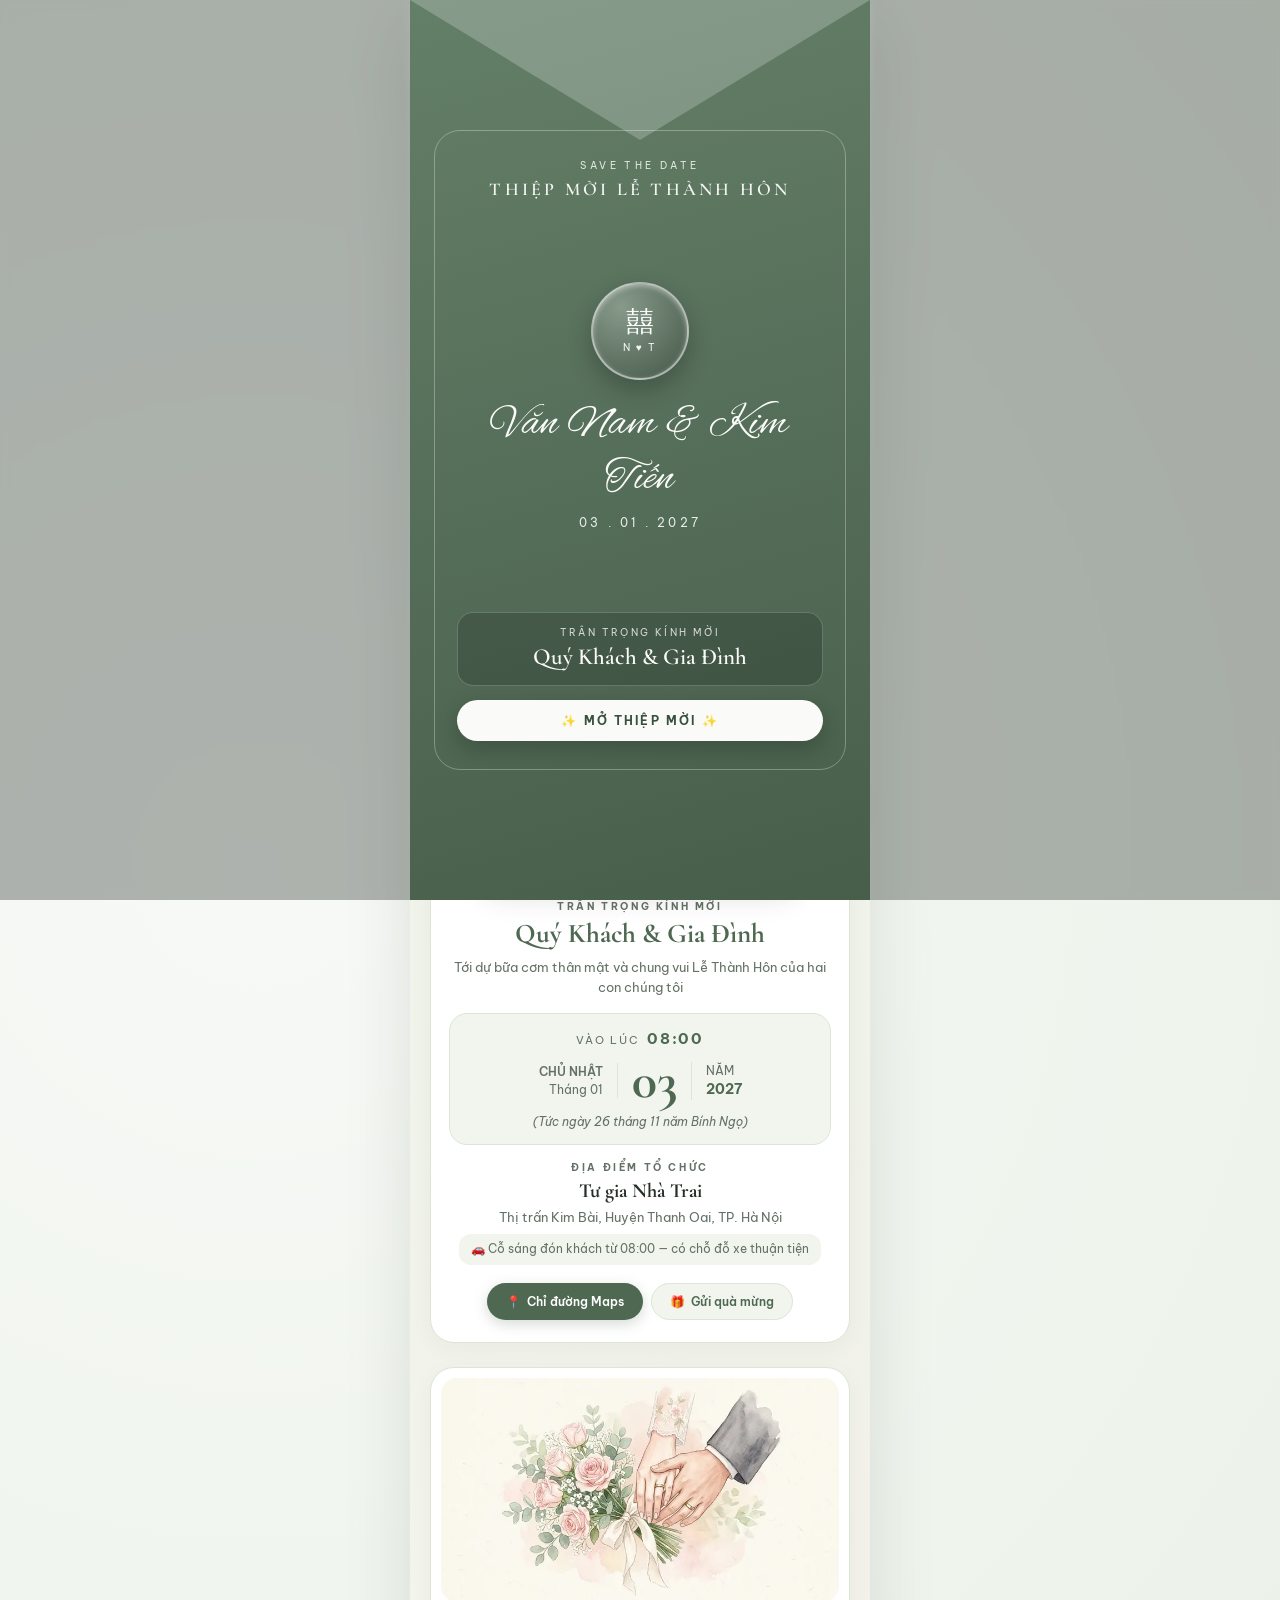
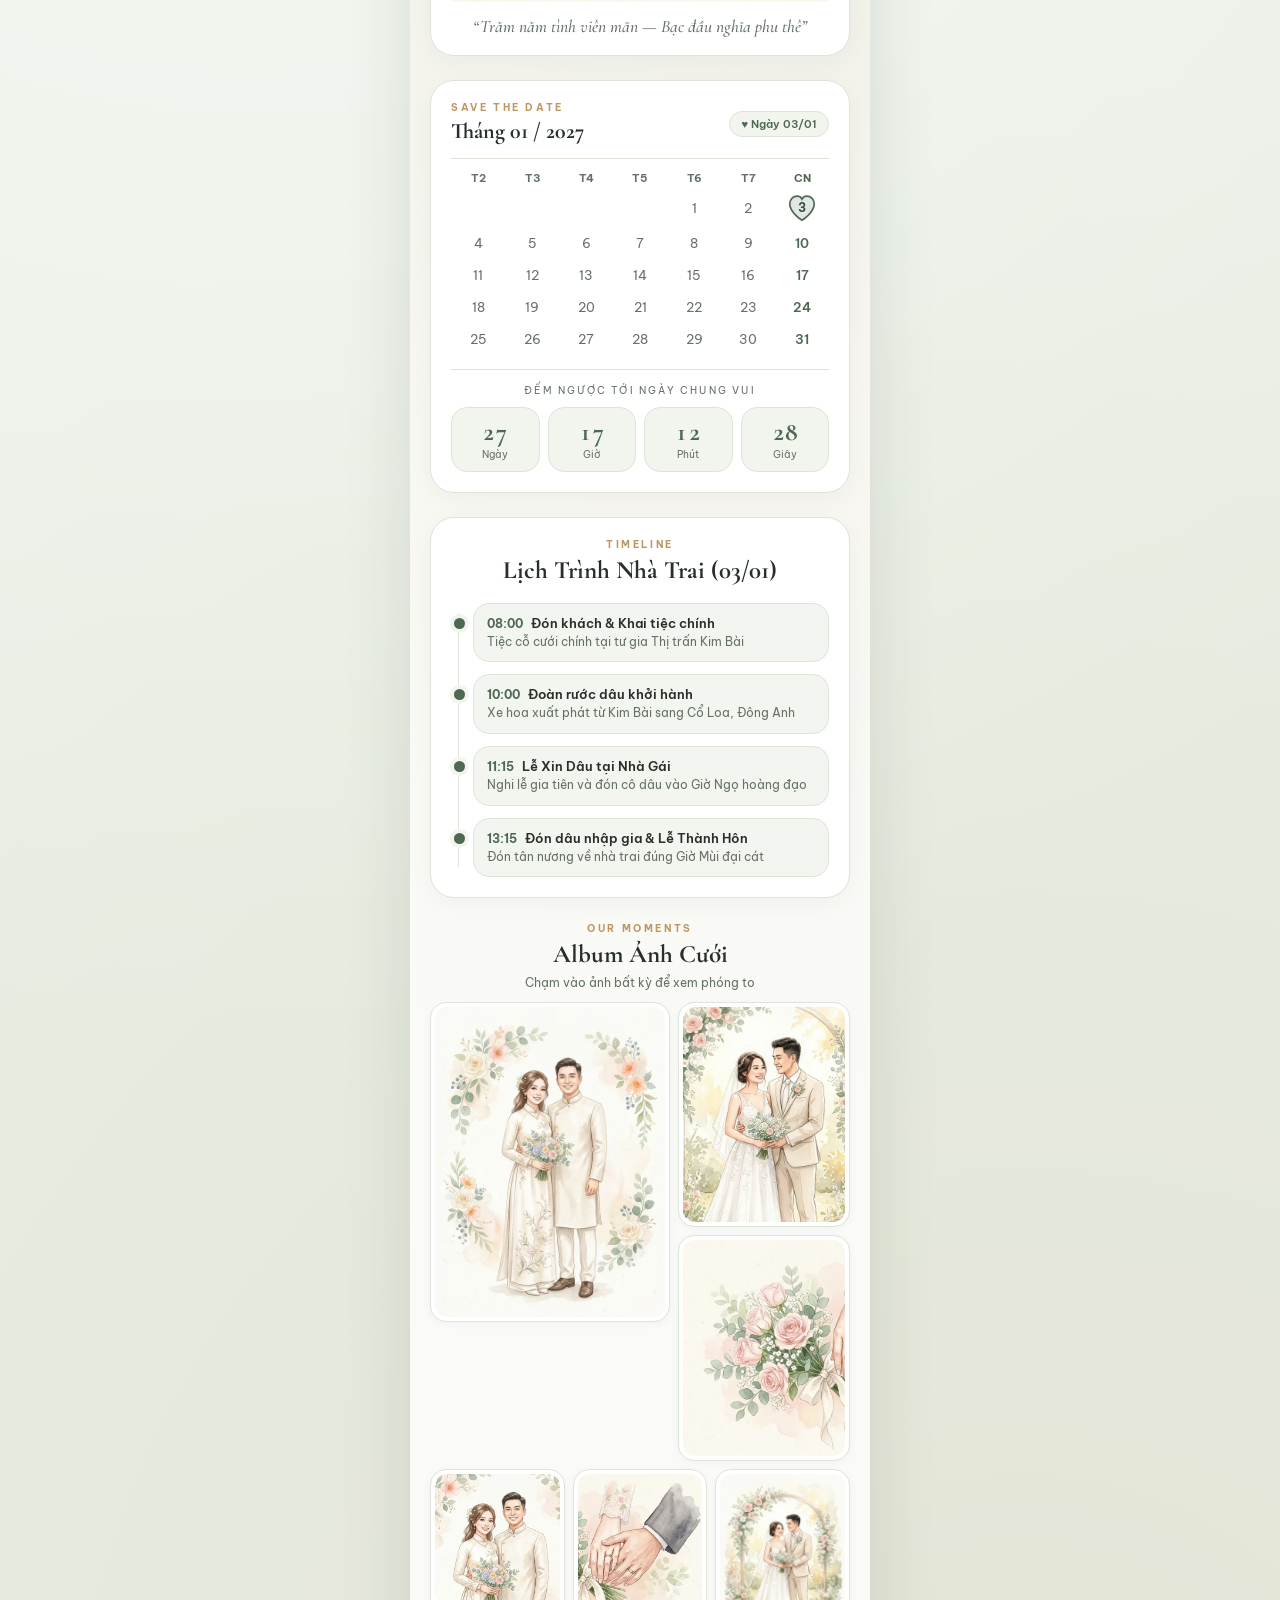
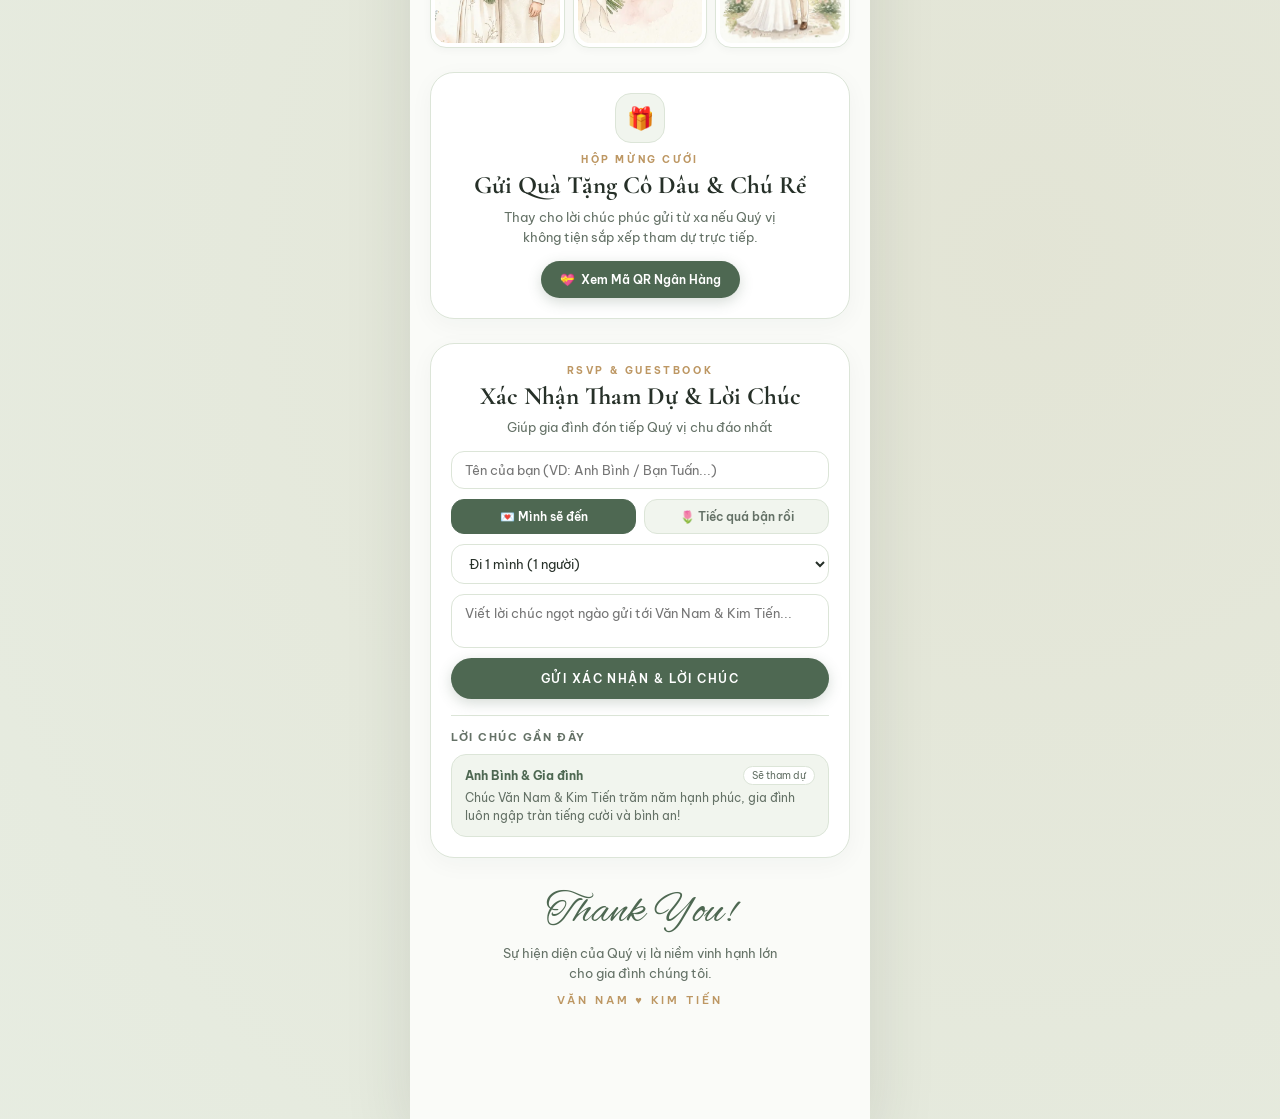
==== index.html @ 277d23d7 "feat: upgrade Vietnamese luxury fonts, fix og:image, and add romantic wedding ballad background musi" ====
<!DOCTYPE html>
<html lang="vi">
<head>
  <meta charset="UTF-8" />
  <meta name="viewport" content="width=device-width, initial-scale=1.0, viewport-fit=cover" />
  <title>Thiệp Mời Cưới — Văn Nam &amp; Kim Tiến (03.01.2027)</title>
  <meta name="description" content="Trân trọng kính mời Quý khách tới chung vui Lễ Thành Hôn & Lễ Vu Quy của Văn Nam & Kim Tiến — Ngày 03/01/2027 (26/11 năm Bính Ngọ)." />
  <meta name="theme-color" content="#526B56" />

  <!-- Open Graph / Zalo / Facebook Preview -->
  <meta property="og:type" content="website" />
  <meta property="og:title" content="Thiệp Mời Cưới — Văn Nam & Kim Tiến (03.01.2027)" />
  <meta property="og:description" content="Trân trọng kính mời Quý khách tới chung vui ngày trọng đại của hai gia đình tại Kim Bài (Thanh Oai) & Cổ Loa (Đông Anh)." />
  <meta property="og:image" content="https://namkun96.github.io/thiep-cuoi-vannam-kimtien/og-cover.jpeg" />
  <meta property="og:image:width" content="1200" />
  <meta property="og:image:height" content="630" />
  <meta property="og:locale" content="vi_VN" />

  <!-- Vietnamese Google Fonts with graceful fallback -->
  <link rel="preconnect" href="https://fonts.googleapis.com" />
  <link rel="preconnect" href="https://fonts.gstatic.com" crossorigin />
  <link href="https://fonts.googleapis.com/css2?family=Alex+Brush&family=Be+Vietnam+Pro:ital,wght@0,400;0,500;0,600;0,700;1,400&family=Cormorant+Garamond:ital,wght@0,500;0,600;0,700;1,400;1,500;1,600;1,700&display=swap" rel="stylesheet" />

  <style>
    /* ===== BOTANICAL SAGE (XANH LÁ MƠ & KEM) — 100% SELF-CONTAINED CSS ===== */
    :root {
      --bg-outer: #E8EFE5;
      --bg: #FAFBF8;
      --surface: #FFFFFF;
      --soft: #F1F5EE;
      --soft-2: #E5ECE1;
      --primary: #4E6852;
      --primary-deep: #39503D;
      --accent: #BD9763;
      --text: #263028;
      --muted: #647166;
      --border: #DCE5D8;
      --env-a: #647F68;
      --env-b: #475E4B;
      --petal: #C9DCC5;
      --script: 'Alex Brush', 'Brush Script MT', cursive;
      --serif: 'Cormorant Garamond', 'Palatino Linotype', 'Book Antiqua', Georgia, serif;
      --sans: 'Be Vietnam Pro', -apple-system, BlinkMacSystemFont, 'Segoe UI', Roboto, sans-serif;
    }

    *, *::before, *::after { box-sizing: border-box; }
    html { scroll-behavior: smooth; }
    body {
      margin: 0;
      padding: 0;
      font-family: var(--sans);
      color: var(--text);
      background: var(--bg-outer);
      background-image: radial-gradient(circle at 20% 20%, rgba(255,255,255,0.65) 0%, transparent 50%),
                        radial-gradient(circle at 80% 80%, rgba(189,151,99,0.12) 0%, transparent 50%);
      min-height: 100vh;
      display: flex;
      justify-content: center;
      -webkit-font-smoothing: antialiased;
    }

    img { display: block; max-width: 100%; }
    button, input, select, textarea { font-family: inherit; }
    a { text-decoration: none; color: inherit; }
    .hidden { display: none !important; }

    /* Main Mobile-First Centered Card Shell */
    .shell {
      width: 100%;
      max-width: 460px;
      min-height: 100vh;
      background-color: var(--bg);
      background-image:
        radial-gradient(circle at 12% 8%, rgba(210, 228, 205, 0.35) 0%, transparent 42%),
        radial-gradient(circle at 88% 36%, rgba(225, 212, 188, 0.22) 0%, transparent 42%);
      position: relative;
      box-shadow: 0 24px 64px rgba(38, 48, 40, 0.12);
      overflow-x: hidden;
    }

    /* Floating Petals */
    .petals {
      position: absolute;
      inset: 0 0 auto 0;
      height: 440px;
      overflow: hidden;
      pointer-events: none;
      z-index: 2;
    }
    .petal {
      position: absolute;
      top: -16px;
      width: 10px;
      height: 14px;
      border-radius: 70% 30% 70% 30% / 60% 40% 60% 40%;
      background: var(--petal);
      opacity: 0;
      animation: petalFall 10s ease-in-out infinite;
    }
    @keyframes petalFall {
      0% { transform: translateY(-10px) rotate(0deg) translateX(0); opacity: 0; }
      15% { opacity: 0.55; }
      85% { opacity: 0.45; }
      100% { transform: translateY(380px) rotate(145deg) translateX(24px); opacity: 0; }
    }

    /* ===== ENVELOPE OVERLAY ===== */
    .env-overlay {
      position: fixed;
      inset: 0;
      z-index: 50;
      display: flex;
      justify-content: center;
      background: rgba(38, 48, 40, 0.35);
      backdrop-filter: blur(4px);
      transition: opacity 0.6s cubic-bezier(0.22, 1, 0.36, 1), visibility 0.6s;
    }
    .env-overlay.opened {
      opacity: 0;
      visibility: hidden;
      pointer-events: none;
    }
    .env-card {
      width: 100%;
      max-width: 460px;
      min-height: 100%;
      padding: 24px;
      background: linear-gradient(165deg, var(--env-a) 0%, var(--env-b) 100%);
      color: #FAFBF8;
      display: flex;
      align-items: center;
      justify-content: center;
      position: relative;
      overflow: hidden;
      transition: transform 0.6s cubic-bezier(0.22, 1, 0.36, 1);
    }
    .env-overlay.opened .env-card {
      transform: translateY(-28px) scale(1.03);
    }
    .env-flap {
      position: absolute;
      top: 0;
      left: 0;
      width: 100%;
      height: 150px;
      opacity: 0.22;
      pointer-events: none;
    }
    .env-inner {
      width: 100%;
      min-height: min(640px, 86vh);
      border: 1px solid rgba(255, 255, 255, 0.3);
      border-radius: 26px;
      padding: 28px 22px;
      display: flex;
      flex-direction: column;
      align-items: center;
      justify-content: space-between;
      text-align: center;
      position: relative;
      z-index: 1;
    }
    .env-kicker {
      font-size: 10px;
      letter-spacing: 0.34em;
      text-transform: uppercase;
      opacity: 0.85;
      margin: 0 0 6px;
    }
    .env-title {
      font-family: var(--serif);
      font-size: 18px;
      font-weight: 600;
      letter-spacing: 0.18em;
      text-transform: uppercase;
      margin: 0;
      opacity: 0.96;
    }
    .wax-seal {
      width: 98px;
      height: 98px;
      border-radius: 50%;
      border: 2px solid rgba(255, 255, 255, 0.52);
      background: radial-gradient(circle at 30% 25%, rgba(255,255,255,0.28), rgba(0,0,0,0.22));
      color: #FFF;
      display: flex;
      flex-direction: column;
      align-items: center;
      justify-content: center;
      cursor: pointer;
      box-shadow: 0 10px 24px rgba(0,0,0,0.24), inset 0 2px 5px rgba(255,255,255,0.42);
      transition: transform 0.25s ease;
      margin: 0 auto 18px;
    }
    .wax-seal:hover { transform: scale(1.06); }
    .wax-hy { font-family: var(--serif); font-size: 28px; line-height: 1; }
    .wax-mono { font-size: 10px; letter-spacing: 0.22em; margin-top: 5px; opacity: 0.92; }
    .env-names {
      font-family: var(--script);
      font-size: clamp(36px, 9.5vw, 44px);
      font-weight: 400;
      margin: 0 0 8px;
      line-height: 1.24;
      letter-spacing: 0.01em;
    }
    .env-date {
      font-size: 12px;
      letter-spacing: 0.26em;
      margin: 0;
      opacity: 0.9;
    }
    .env-guest-box {
      width: 100%;
      padding: 13px 16px;
      border-radius: 16px;
      background: rgba(0, 0, 0, 0.16);
      border: 1px solid rgba(255, 255, 255, 0.2);
      margin-bottom: 14px;
    }
    .env-guest-label {
      font-size: 10px;
      letter-spacing: 0.24em;
      text-transform: uppercase;
      opacity: 0.8;
      margin: 0 0 4px;
    }
    .env-guest-name {
      font-family: var(--serif);
      font-size: 23px;
      font-weight: 600;
      line-height: 1.25;
      margin: 0;
    }
    .env-open-btn {
      width: 100%;
      padding: 13px 20px;
      border-radius: 999px;
      border: none;
      background: #FAFBF8;
      color: var(--primary-deep);
      font-size: 12px;
      font-weight: 700;
      letter-spacing: 0.18em;
      text-transform: uppercase;
      cursor: pointer;
      box-shadow: 0 8px 22px rgba(0, 0, 0, 0.2);
      transition: transform 0.2s ease, opacity 0.2s ease;
    }
    .env-open-btn:hover { transform: translateY(-1px); opacity: 0.96; }

    /* ===== TOP HOUSE SWITCH BAR (Visible on root demo, auto-hidden on locked links) ===== */
    .top-switcher {
      position: sticky;
      top: 0;
      z-index: 25;
      background: rgba(250, 251, 248, 0.92);
      backdrop-filter: blur(8px);
      border-bottom: 1px solid var(--border);
      padding: 10px 14px;
      display: flex;
      align-items: center;
      justify-content: center;
      gap: 6px;
      flex-wrap: wrap;
    }
    .sw-btn {
      border: 1px solid var(--border);
      background: var(--surface);
      color: var(--muted);
      font-size: 11px;
      font-weight: 600;
      padding: 6px 11px;
      border-radius: 999px;
      cursor: pointer;
      transition: all 0.2s ease;
    }
    .sw-btn.active {
      background: var(--primary);
      border-color: var(--primary);
      color: #FFFFFF;
      box-shadow: 0 3px 10px rgba(78, 104, 82, 0.25);
    }

    /* ===== MAIN CONTENT FLOW ===== */
    .content {
      padding: 26px 20px 104px;
      position: relative;
      z-index: 3;
      display: flex;
      flex-direction: column;
      gap: 24px;
    }

    /* Shared Card Styles */
    .card {
      background: var(--surface);
      border: 1px solid var(--border);
      border-radius: 24px;
      box-shadow: 0 6px 24px rgba(38, 48, 40, 0.04);
    }
    .card-pad { padding: 20px; }
    .kicker {
      font-size: 10px;
      font-weight: 700;
      letter-spacing: 0.26em;
      text-transform: uppercase;
      color: var(--accent);
      margin: 0 0 4px;
    }
    .sec-title {
      font-family: var(--serif);
      font-size: 25px;
      font-weight: 700;
      line-height: 1.25;
      color: var(--text);
      margin: 0;
    }
    .muted { color: var(--muted); }
    .primary { color: var(--primary); }
    .serif { font-family: var(--serif); }
    .script { font-family: var(--script); }
    .text-center { text-align: center; }

    /* 1. HERO */
    .hero {
      text-align: center;
      display: flex;
      flex-direction: column;
      align-items: center;
      gap: 12px;
    }
    .house-pill {
      display: inline-flex;
      align-items: center;
      gap: 6px;
      padding: 5px 14px;
      border-radius: 999px;
      background: var(--soft);
      border: 1px solid var(--border);
      font-size: 10px;
      font-weight: 700;
      letter-spacing: 0.22em;
      text-transform: uppercase;
      color: var(--primary);
    }
    .hero-sub {
      font-size: 10px;
      letter-spacing: 0.28em;
      text-transform: uppercase;
      color: var(--muted);
      margin: 0 0 4px;
    }
    .hero-ceremony {
      font-family: var(--serif);
      font-size: 28px;
      font-weight: 700;
      letter-spacing: 0.12em;
      text-transform: uppercase;
      color: var(--primary);
      line-height: 1.2;
      margin: 0;
    }
    .names-row {
      display: flex;
      align-items: center;
      justify-content: center;
      gap: 10px;
      flex-wrap: wrap;
      margin: 2px 0;
    }
    .person-name {
      font-family: var(--script);
      font-size: clamp(38px, 10.5vw, 46px);
      font-weight: 400;
      line-height: 1.18;
      color: var(--text);
    }
    .amp-badge {
      width: 32px;
      height: 32px;
      border-radius: 50%;
      background: var(--soft);
      border: 1px solid var(--border);
      display: inline-flex;
      align-items: center;
      justify-content: center;
      font-family: var(--serif);
      font-style: italic;
      font-size: 19px;
      font-weight: 600;
      color: var(--primary);
    }
    .arch-wrap {
      width: 100%;
      max-width: 295px;
      margin: 4px auto 0;
      position: relative;
    }
    .bow-svg {
      width: 66px;
      height: 28px;
      margin: 0 auto -13px;
      position: relative;
      z-index: 2;
      color: var(--primary);
    }
    .arch-outer {
      border-radius: 999px 999px 22px 22px;
      padding: 10px;
      background: var(--surface);
      border: 1px solid var(--border);
      box-shadow: 0 12px 30px rgba(38, 48, 40, 0.08);
    }
    .arch-inner {
      border-radius: 999px 999px 15px 15px;
      overflow: hidden;
      aspect-ratio: 3 / 4;
      background: var(--soft);
      cursor: pointer;
    }
    .arch-inner img {
      width: 100%;
      height: 100%;
      object-fit: cover;
      transition: transform 0.5s ease;
    }
    .arch-inner:hover img { transform: scale(1.03); }
    .date-ribbon {
      display: inline-flex;
      align-items: center;
      gap: 10px;
      padding: 7px 18px;
      border-radius: 999px;
      background: var(--surface);
      border: 1px solid var(--border);
      font-size: 12px;
      letter-spacing: 0.16em;
      box-shadow: 0 2px 10px rgba(38, 48, 40, 0.04);
    }
    .lunar-sub {
      font-size: 12px;
      color: var(--muted);
      font-style: italic;
      margin: 6px 0 0;
    }

    /* 2. TWO FAMILIES + MAIN INVITATION */
    .families-grid {
      display: grid;
      grid-template-columns: 1fr 1fr;
      background: rgba(241, 245, 238, 0.78);
      border-bottom: 1px solid var(--border);
      border-radius: 23px 23px 0 0;
    }
    .fam-col {
      padding: 15px 12px;
      text-align: center;
    }
    .fam-col + .fam-col { border-left: 1px solid var(--border); }
    .fam-label {
      font-size: 10px;
      font-weight: 700;
      letter-spacing: 0.2em;
      text-transform: uppercase;
      color: var(--primary);
      margin: 0 0 4px;
    }
    .fam-parent {
      font-family: var(--serif);
      font-size: 16px;
      font-weight: 600;
      line-height: 1.3;
      margin: 0 0 3px;
    }
    .fam-addr {
      font-size: 11px;
      color: var(--muted);
      line-height: 1.4;
      margin: 0;
    }
    .invite-body {
      padding: 20px 18px 22px;
      text-align: center;
      display: flex;
      flex-direction: column;
      gap: 16px;
    }
    .guest-display {
      font-family: var(--serif);
      font-size: 27px;
      font-weight: 700;
      line-height: 1.25;
      color: var(--primary);
      margin: 4px 0 6px;
    }
    .invite-sentence {
      font-size: 12.5px;
      color: var(--muted);
      line-height: 1.6;
      margin: 0;
    }
    .datetime-box {
      background: var(--soft);
      border: 1px solid var(--border);
      border-radius: 18px;
      padding: 15px 12px;
    }
    .time-row {
      font-size: 11px;
      letter-spacing: 0.16em;
      text-transform: uppercase;
      color: var(--muted);
      margin: 0 0 8px;
    }
    .time-row strong {
      color: var(--primary);
      font-size: 15px;
      margin-left: 3px;
    }
    .date-triad {
      display: flex;
      align-items: center;
      justify-content: center;
      gap: 14px;
      margin: 4px 0 8px;
    }
    .triad-side {
      font-size: 12px;
      color: var(--muted);
      line-height: 1.45;
    }
    .triad-left {
      text-align: right;
      padding-right: 14px;
      border-right: 1px solid var(--border);
    }
    .triad-right {
      text-align: left;
      padding-left: 14px;
      border-left: 1px solid var(--border);
    }
    .triad-day {
      font-family: var(--serif);
      font-size: 52px;
      font-weight: 700;
      color: var(--primary);
      line-height: 0.95;
    }
    .venue-title {
      font-family: var(--serif);
      font-size: 20px;
      font-weight: 700;
      line-height: 1.3;
      margin: 4px 0;
    }
    .venue-addr {
      font-size: 12.5px;
      color: var(--muted);
      line-height: 1.5;
      margin: 0;
    }
    .park-note {
      display: inline-block;
      margin-top: 8px;
      padding: 7px 12px;
      border-radius: 12px;
      background: var(--soft);
      font-size: 11.5px;
      color: var(--muted);
      line-height: 1.45;
    }
    .btn-row {
      display: flex;
      align-items: center;
      justify-content: center;
      gap: 8px;
      flex-wrap: wrap;
      padding-top: 2px;
    }
    .btn {
      display: inline-flex;
      align-items: center;
      justify-content: center;
      gap: 6px;
      padding: 10px 18px;
      border-radius: 999px;
      font-size: 12px;
      font-weight: 600;
      cursor: pointer;
      border: 1px solid transparent;
      transition: transform 0.15s ease, opacity 0.2s ease;
    }
    .btn:active { transform: scale(0.98); }
    .btn-primary {
      background: var(--primary);
      color: #FFFFFF;
      box-shadow: 0 4px 14px rgba(78, 104, 82, 0.24);
    }
    .btn-primary:hover { opacity: 0.92; }
    .btn-soft {
      background: var(--soft);
      border-color: var(--border);
      color: var(--primary);
    }
    .btn-soft:hover { opacity: 0.88; }

    /* 3. POLAROID BANNER */
    .polaroid {
      padding: 10px 10px 16px;
    }
    .polaroid-img-wrap {
      border-radius: 16px;
      overflow: hidden;
      aspect-ratio: 16 / 9;
      background: var(--soft);
      cursor: pointer;
    }
    .polaroid-img-wrap img {
      width: 100%;
      height: 100%;
      object-fit: cover;
      transition: transform 0.5s ease;
    }
    .polaroid-img-wrap:hover img { transform: scale(1.03); }
    .quote-text {
      font-family: var(--serif);
      font-style: italic;
      font-size: 17.5px;
      font-weight: 500;
      line-height: 1.45;
      color: var(--muted);
      text-align: center;
      margin: 12px 8px 0;
    }

    /* 4. CALENDAR + COUNTDOWN */
    .cal-head {
      display: flex;
      align-items: center;
      justify-content: space-between;
      padding-bottom: 12px;
      border-bottom: 1px solid var(--border);
      margin-bottom: 12px;
    }
    .cal-pill {
      padding: 5px 11px;
      border-radius: 999px;
      background: var(--soft);
      border: 1px solid var(--border);
      font-size: 11px;
      font-weight: 600;
      color: var(--primary);
    }
    .cal-grid {
      display: grid;
      grid-template-columns: repeat(7, 1fr);
      text-align: center;
      row-gap: 4px;
      align-items: center;
    }
    .cal-dow {
      font-size: 10.5px;
      font-weight: 700;
      color: var(--muted);
      padding-bottom: 6px;
    }
    .cal-dow.sun { color: var(--primary); }
    .cal-day {
      font-size: 12.5px;
      color: var(--muted);
      padding: 6px 0;
    }
    .cal-day.sun { color: var(--primary); font-weight: 600; }
    .cal-heart-cell {
      position: relative;
      height: 34px;
      display: flex;
      align-items: center;
      justify-content: center;
    }
    .cal-heart-svg {
      position: absolute;
      width: 34px;
      height: 34px;
      color: var(--primary);
      animation: heartBeat 2.4s ease-in-out infinite;
    }
    @keyframes heartBeat {
      0%, 100% { transform: scale(1); }
      50% { transform: scale(1.09); }
    }
    .cal-heart-num {
      position: relative;
      z-index: 1;
      font-size: 12px;
      font-weight: 700;
      color: var(--primary-deep);
    }
    .cd-wrap {
      margin-top: 16px;
      padding-top: 14px;
      border-top: 1px solid var(--border);
    }
    .cd-label {
      font-size: 10px;
      text-align: center;
      letter-spacing: 0.22em;
      text-transform: uppercase;
      color: var(--muted);
      margin: 0 0 10px;
    }
    .cd-grid {
      display: grid;
      grid-template-columns: repeat(4, 1fr);
      gap: 8px;
      text-align: center;
    }
    .cd-box {
      padding: 10px 4px;
      border-radius: 16px;
      background: var(--soft);
      border: 1px solid var(--border);
    }
    .cd-num {
      font-family: var(--serif);
      font-size: 26px;
      font-weight: 700;
      color: var(--primary);
      font-variant-numeric: tabular-nums;
      line-height: 1.1;
    }
    .cd-unit {
      font-size: 10px;
      color: var(--muted);
      margin-top: 2px;
    }

    /* 5. TIMELINE */
    .timeline-list {
      position: relative;
      padding-left: 22px;
      margin-top: 16px;
      display: flex;
      flex-direction: column;
      gap: 12px;
    }
    .timeline-list::before {
      content: '';
      position: absolute;
      left: 7px;
      top: 10px;
      bottom: 10px;
      width: 1px;
      background: var(--border);
    }
    .tl-item {
      position: relative;
      padding: 11px 13px;
      border-radius: 16px;
      background: rgba(241, 245, 238, 0.85);
      border: 1px solid var(--border);
    }
    .tl-dot {
      position: absolute;
      left: -20px;
      top: 14px;
      width: 11px;
      height: 11px;
      border-radius: 50%;
      background: var(--primary);
      box-shadow: 0 0 0 4px var(--soft);
    }
    .tl-top {
      display: flex;
      align-items: baseline;
      gap: 8px;
      margin-bottom: 3px;
    }
    .tl-time {
      font-size: 11.5px;
      font-weight: 700;
      color: var(--primary);
      font-variant-numeric: tabular-nums;
      flex-shrink: 0;
    }
    .tl-title {
      font-size: 12.5px;
      font-weight: 600;
      color: var(--text);
    }
    .tl-desc {
      font-size: 11.5px;
      color: var(--muted);
      line-height: 1.45;
      margin: 0;
    }

    /* 6. EDITORIAL ALBUM */
    .album-head {
      text-align: center;
      margin-bottom: 12px;
    }
    .album-hint {
      font-size: 11.5px;
      color: var(--muted);
      margin: 4px 0 0;
    }
    .album-row-1 {
      display: grid;
      grid-template-columns: 7fr 5fr;
      gap: 8px;
      margin-bottom: 8px;
    }
    .album-stack {
      display: flex;
      flex-direction: column;
      gap: 8px;
    }
    .album-row-2 {
      display: grid;
      grid-template-columns: repeat(3, 1fr);
      gap: 8px;
    }
    .photo-tile {
      background: var(--surface);
      border: 1px solid var(--border);
      border-radius: 16px;
      padding: 4px;
      overflow: hidden;
      cursor: pointer;
      box-shadow: 0 2px 8px rgba(38, 48, 40, 0.04);
    }
    .photo-tile.ratio-tall { aspect-ratio: 3 / 4; }
    .photo-tile.flex-1 { flex: 1; }
    .photo-tile img {
      width: 100%;
      height: 100%;
      object-fit: cover;
      border-radius: 12px;
      transition: transform 0.5s ease;
    }
    .photo-tile:hover img { transform: scale(1.05); }

    /* 7. GIFT BOX CTA */
    .gift-icon-box {
      width: 50px;
      height: 50px;
      margin: 0 auto 10px;
      border-radius: 16px;
      background: var(--soft);
      border: 1px solid var(--border);
      display: flex;
      align-items: center;
      justify-content: center;
      font-size: 22px;
    }

    /* 8. RSVP & GUESTBOOK */
    .rsvp-form {
      display: flex;
      flex-direction: column;
      gap: 10px;
      margin-top: 14px;
    }
    .field {
      width: 100%;
      padding: 10px 13px;
      border-radius: 13px;
      border: 1px solid var(--border);
      background: #FFFFFF;
      color: var(--text);
      font-size: 13px;
      outline: none;
      transition: border-color 0.2s ease;
    }
    .field:focus { border-color: var(--primary); }
    .att-grid {
      display: grid;
      grid-template-columns: 1fr 1fr;
      gap: 8px;
    }
    .att-btn {
      padding: 9px 10px;
      border-radius: 13px;
      font-size: 12px;
      font-weight: 600;
      cursor: pointer;
      border: 1px solid var(--border);
      background: var(--soft);
      color: var(--muted);
      transition: all 0.2s ease;
    }
    .att-btn.active {
      background: var(--primary);
      border-color: var(--primary);
      color: #FFFFFF;
    }
    .wishes-section {
      margin-top: 16px;
      padding-top: 14px;
      border-top: 1px solid var(--border);
    }
    .wishes-label {
      font-size: 11px;
      font-weight: 700;
      letter-spacing: 0.14em;
      text-transform: uppercase;
      color: var(--muted);
      margin: 0 0 10px;
    }
    .wishes-list {
      display: flex;
      flex-direction: column;
      gap: 8px;
      max-height: 200px;
      overflow-y: auto;
    }
    .wish-item {
      padding: 11px 13px;
      border-radius: 15px;
      background: var(--soft);
      border: 1px solid var(--border);
      font-size: 12px;
    }
    .wish-top {
      display: flex;
      align-items: center;
      justify-content: space-between;
      gap: 8px;
      margin-bottom: 4px;
    }
    .wish-author { font-weight: 700; color: var(--primary); }
    .wish-badge {
      font-size: 10px;
      padding: 2px 8px;
      border-radius: 999px;
      background: var(--surface);
      border: 1px solid var(--border);
      color: var(--muted);
      white-space: nowrap;
    }
    .wish-msg { margin: 0; color: var(--muted); line-height: 1.5; }

    /* 9. FOOTER */
    .footer {
      text-align: center;
      padding: 6px 0 8px;
    }
    .footer-thanks {
      font-family: var(--script);
      font-style: normal;
      font-size: 44px;
      font-weight: 400;
      line-height: 1.15;
      color: var(--primary);
      margin: 0 0 6px;
    }
    .footer-note {
      font-size: 12.5px;
      color: var(--muted);
      max-width: 280px;
      margin: 0 auto 10px;
      line-height: 1.55;
    }
    .footer-mono {
      font-size: 11px;
      letter-spacing: 0.26em;
      color: var(--accent);
      font-weight: 600;
      margin: 0;
    }

    /* FLOATING BOTTOM ACTION PILL */
    .float-bar {
      position: fixed;
      bottom: max(14px, env(safe-area-inset-bottom));
      left: 50%;
      transform: translateX(-50%);
      z-index: 30;
      background: rgba(255, 255, 255, 0.94);
      backdrop-filter: blur(10px);
      border: 1px solid var(--border);
      border-radius: 999px;
      padding: 6px;
      display: inline-flex;
      align-items: center;
      gap: 6px;
      box-shadow: 0 10px 28px rgba(38, 48, 40, 0.16);
    }
    .float-btn {
      display: inline-flex;
      align-items: center;
      gap: 5px;
      padding: 8px 13px;
      border-radius: 999px;
      font-size: 11.5px;
      font-weight: 600;
      border: none;
      cursor: pointer;
      white-space: nowrap;
      transition: opacity 0.2s ease;
    }
    .float-btn.soft { background: var(--soft); color: var(--primary); }
    .float-btn.solid { background: var(--primary); color: #FFFFFF; }
    .float-btn:hover { opacity: 0.88; }

    /* ===== FLOATING SPINNING MUSIC DISC TOGGLE (BOTTOM-RIGHT) ===== */
    .music-fab {
      position: fixed;
      right: max(14px, calc(50% - 216px));
      bottom: calc(max(14px, env(safe-area-inset-bottom)) + 64px);
      z-index: 40;
      width: 48px;
      height: 48px;
      padding: 0;
      border: 2px solid rgba(250, 251, 248, 0.92);
      border-radius: 50%;
      background: transparent;
      cursor: pointer;
      display: flex;
      align-items: center;
      justify-content: center;
      box-shadow: 0 8px 24px rgba(38, 48, 40, 0.24);
      transition: transform 0.2s ease, opacity 0.3s ease;
      -webkit-tap-highlight-color: transparent;
    }
    .music-fab:active { transform: scale(0.93); }
    .music-fab::before {
      content: '';
      position: absolute;
      inset: -4px;
      border-radius: 50%;
      border: 1.5px solid rgba(189, 151, 99, 0.58);
      opacity: 0;
      pointer-events: none;
    }
    .music-fab.is-playing::before {
      animation: musicPulse 2.4s ease-out infinite;
    }
    .music-disc {
      position: relative;
      width: 100%;
      height: 100%;
      border-radius: 50%;
      background:
        radial-gradient(circle at center, #39503D 0 26%, #BD9763 26% 35%, transparent 35%),
        repeating-radial-gradient(circle at center, #2B3B2E 0 2px, #3F5643 2px 4px);
      animation: discSpin 7s linear infinite;
      animation-play-state: paused;
    }
    .music-fab.is-playing .music-disc {
      animation-play-state: running;
    }
    .music-disc::before {
      content: '';
      position: absolute;
      top: 5px;
      left: 50%;
      width: 4px;
      height: 4px;
      margin-left: -2px;
      border-radius: 50%;
      background: rgba(250, 251, 248, 0.85);
      box-shadow: 0 0 4px rgba(189, 151, 99, 0.9);
    }
    .music-disc::after {
      content: '';
      position: absolute;
      inset: 0;
      border-radius: 50%;
      background: conic-gradient(
        from 20deg,
        rgba(255, 255, 255, 0.26) 0deg 38deg,
        transparent 62deg 185deg,
        rgba(255, 255, 255, 0.16) 205deg 235deg,
        transparent 265deg 360deg
      );
      pointer-events: none;
    }
    .music-icon {
      position: absolute;
      z-index: 2;
      width: 17px;
      height: 17px;
      color: #FAFBF8;
      filter: drop-shadow(0 1px 2px rgba(0, 0, 0, 0.4));
      pointer-events: none;
    }
    .music-slash {
      position: absolute;
      z-index: 3;
      width: 28px;
      height: 2px;
      border-radius: 999px;
      background: #FAFBF8;
      box-shadow: 0 0 0 1px rgba(38, 48, 40, 0.4);
      transform: rotate(-45deg);
      opacity: 1;
      transition: opacity 0.2s ease;
      pointer-events: none;
    }
    .music-fab.is-playing .music-slash { opacity: 0; }
    @keyframes discSpin {
      from { transform: rotate(0deg); }
      to { transform: rotate(360deg); }
    }
    @keyframes musicPulse {
      0% { transform: scale(0.95); opacity: 0.72; }
      100% { transform: scale(1.42); opacity: 0; }
    }

    /* ===== GIFT QR MODAL ===== */
    .modal-backdrop {
      position: fixed;
      inset: 0;
      z-index: 60;
      background: rgba(20, 28, 22, 0.62);
      backdrop-filter: blur(3px);
      display: flex;
      align-items: center;
      justify-content: center;
      padding: 16px;
    }
    .modal-box {
      width: 100%;
      max-width: 440px;
      max-height: 90vh;
      background: var(--surface);
      border: 1px solid var(--border);
      border-radius: 26px;
      overflow: hidden;
      display: flex;
      flex-direction: column;
      box-shadow: 0 24px 60px rgba(0, 0, 0, 0.25);
    }
    .modal-head {
      padding: 16px 20px;
      background: var(--soft);
      border-bottom: 1px solid var(--border);
      display: flex;
      align-items: center;
      justify-content: space-between;
    }
    .close-circle {
      width: 32px;
      height: 32px;
      border-radius: 50%;
      border: 1px solid var(--border);
      background: var(--surface);
      color: var(--muted);
      font-size: 14px;
      cursor: pointer;
      display: flex;
      align-items: center;
      justify-content: center;
    }
    .qr-tabs {
      padding: 12px 16px 4px;
      display: flex;
      justify-content: center;
      gap: 6px;
    }
    .qr-tab {
      padding: 6px 14px;
      border-radius: 999px;
      font-size: 12px;
      font-weight: 600;
      border: 1px solid var(--border);
      background: var(--soft);
      color: var(--muted);
      cursor: pointer;
    }
    .qr-tab.active {
      background: var(--primary);
      border-color: var(--primary);
      color: #FFFFFF;
    }
    .qr-grid {
      padding: 14px 16px 16px;
      overflow-y: auto;
      display: grid;
      grid-template-columns: 1fr;
      gap: 12px;
    }
    @media (min-width: 480px) {
      .qr-grid.two-cols { grid-template-columns: 1fr 1fr; }
    }
    .qr-card {
      padding: 16px 12px;
      border-radius: 18px;
      background: var(--soft);
      border: 1px solid var(--border);
      text-align: center;
      display: flex;
      flex-direction: column;
      align-items: center;
      gap: 8px;
    }
    .qr-role-tag {
      padding: 3px 10px;
      border-radius: 999px;
      background: var(--primary);
      color: #FFF;
      font-size: 10px;
      font-weight: 700;
      letter-spacing: 0.12em;
      text-transform: uppercase;
    }
    .qr-frame {
      width: 148px;
      height: 148px;
      padding: 8px;
      border-radius: 16px;
      background: #FFFFFF;
      border: 1px solid var(--border);
      display: flex;
      align-items: center;
      justify-content: center;
    }
    .qr-bank { font-size: 12px; font-weight: 700; color: var(--primary); margin: 0; }
    .qr-acc { font-family: ui-monospace, SFMono-Regular, Menlo, monospace; font-size: 13.5px; font-weight: 700; letter-spacing: 0.05em; margin: 2px 0; }
    .qr-owner { font-size: 11px; color: var(--muted); text-transform: uppercase; margin: 0; }
    .qr-actions { display: flex; gap: 6px; margin-top: 2px; }
    .qr-mini-btn {
      padding: 6px 11px;
      border-radius: 999px;
      border: 1px solid var(--border);
      background: var(--surface);
      color: var(--text);
      font-size: 11px;
      font-weight: 600;
      cursor: pointer;
    }
    .modal-foot {
      padding: 12px 16px;
      background: var(--soft);
      border-top: 1px solid var(--border);
      text-align: center;
      font-size: 11.5px;
      color: var(--muted);
    }

    /* ===== PHOTO LIGHTBOX ===== */
    .lightbox {
      position: fixed;
      inset: 0;
      z-index: 70;
      background: rgba(12, 16, 13, 0.92);
      display: flex;
      flex-direction: column;
      align-items: center;
      justify-content: center;
      padding: 16px;
      gap: 12px;
    }
    .lb-close {
      position: absolute;
      top: 16px;
      right: 16px;
      width: 38px;
      height: 38px;
      border-radius: 50%;
      border: none;
      background: rgba(255,255,255,0.16);
      color: #FFF;
      font-size: 18px;
      cursor: pointer;
    }
    .lb-stage {
      position: relative;
      width: 100%;
      max-width: 720px;
      display: flex;
      align-items: center;
      justify-content: center;
    }
    .lb-nav {
      position: absolute;
      width: 38px;
      height: 38px;
      border-radius: 50%;
      border: none;
      background: rgba(255,255,255,0.18);
      color: #FFF;
      font-size: 22px;
      cursor: pointer;
    }
    .lb-nav.prev { left: 4px; }
    .lb-nav.next { right: 4px; }
    .lb-img {
      max-width: 84vw;
      max-height: 78vh;
      border-radius: 16px;
      object-fit: contain;
      box-shadow: 0 20px 50px rgba(0, 0, 0, 0.45);
    }
    .lb-counter {
      font-size: 12px;
      letter-spacing: 0.2em;
      color: rgba(255,255,255,0.82);
      margin: 0;
    }

    /* Toast */
    .toast {
      position: fixed;
      bottom: 78px;
      left: 50%;
      transform: translateX(-50%);
      z-index: 80;
      padding: 10px 18px;
      border-radius: 999px;
      background: var(--text);
      color: #FFF;
      font-size: 12px;
      font-weight: 500;
      box-shadow: 0 10px 26px rgba(0, 0, 0, 0.25);
      white-space: nowrap;
    }
  </style>
</head>
<body>

  <!-- ===== 0. INTERACTIVE ENVELOPE SPLASH ===== -->
  <div id="envelopeOverlay" class="env-overlay">
    <div class="env-card">
      <svg class="env-flap" viewBox="0 0 400 150" preserveAspectRatio="none" aria-hidden="true">
        <path d="M0 0 L200 140 L400 0 Z" fill="#FFFFFF" />
      </svg>
      <div class="env-inner">
        <div>
          <p class="env-kicker">Save The Date</p>
          <p id="envTitle" class="env-title">Thiệp Mời Lễ Thành Hôn</p>
        </div>

        <div>
          <button id="btnWaxSeal" type="button" class="wax-seal" aria-label="Chạm để mở thiệp">
            <span class="wax-hy">囍</span>
            <span id="envMonogram" class="wax-mono">N ♥ T</span>
          </button>
          <h2 id="envCoupleNames" class="env-names">Văn Nam &amp; Kim Tiến</h2>
          <p id="envDateStr" class="env-date">03 . 01 . 2027</p>
        </div>

        <div style="width:100%;">
          <div class="env-guest-box">
            <p class="env-guest-label">Trân trọng kính mời</p>
            <p id="envGuestName" class="env-guest-name">Quý Khách &amp; Gia Đình</p>
          </div>
          <button id="btnOpenEnv" type="button" class="env-open-btn">✨ Mở Thiệp Mời ✨</button>
        </div>
      </div>
    </div>
  </div>

  <!-- ===== MAIN INVITATION SHELL ===== -->
  <main class="shell">
    <!-- Gentle Floating Petals -->
    <div class="petals" aria-hidden="true">
      <span class="petal" style="left:10%; animation-delay:0s;"></span>
      <span class="petal" style="left:34%; animation-delay:2.8s; width:8px; height:11px;"></span>
      <span class="petal" style="left:66%; animation-delay:1.4s; width:9px; height:13px;"></span>
      <span class="petal" style="left:87%; animation-delay:4.6s; width:7px; height:10px;"></span>
    </div>

    <!-- Top Switcher (for testing Nhà Trai / Nhà Gái / Tiệc Bạn; auto-hidden when opened via /nha-trai/, /nha-gai/, /tiec-ban/) -->
    <nav id="topSwitcher" class="top-switcher" aria-label="Chọn phiên bản thiệp">
      <button type="button" data-variant="nha-trai" class="sw-btn active">🤵 Nhà Trai (03/01)</button>
      <button type="button" data-variant="tiec-ban" class="sw-btn">🥂 Tiệc Bạn (02/01)</button>
      <button type="button" data-variant="nha-gai" class="sw-btn">👰 Nhà Gái (03/01)</button>
      <button type="button" data-variant="tiec-nha-gai" class="sw-btn">🌸 Tiệc Nhà Gái</button>
    </nav>

    <div class="content">
      <!-- 1. HERO -->
      <section class="hero">
        <div class="house-pill">
          <span>♥</span>
          <span id="heroHouseBadge">Thiệp Mời Nhà Trai</span>
          <span>♥</span>
        </div>

        <div>
          <p class="hero-sub">We Are Getting Married</p>
          <h1 id="heroCeremonyTitle" class="hero-ceremony">Lễ Thành Hôn</h1>
        </div>

        <div class="names-row">
          <span id="heroFirstName" class="person-name">Văn Nam</span>
          <span class="amp-badge">&amp;</span>
          <span id="heroSecondName" class="person-name">Kim Tiến</span>
        </div>

        <div class="arch-wrap">
          <svg class="bow-svg" viewBox="0 0 80 34" fill="none" aria-hidden="true">
            <path d="M40 16 C31 6, 17 5, 16 14 C15 21, 29 21, 40 16 Z" fill="var(--soft)" stroke="currentColor" stroke-width="1.35"/>
            <path d="M40 16 C49 6, 63 5, 64 14 C65 21, 51 21, 40 16 Z" fill="var(--soft)" stroke="currentColor" stroke-width="1.35"/>
            <path d="M38 17 C34 23, 30 28, 25 32 M42 17 C46 23, 50 28, 55 32" stroke="currentColor" stroke-width="1.25" stroke-linecap="round"/>
            <circle cx="40" cy="16" r="3" fill="currentColor"/>
          </svg>
          <div class="arch-outer">
            <div id="coverPhotoWrap" class="arch-inner">
              <img id="coverPhotoImg" src="[data-uri]" alt="Ảnh cưới Văn Nam & Kim Tiến" />
            </div>
          </div>
        </div>

        <div>
          <div class="date-ribbon">
            <span id="heroWeekday" class="muted" style="text-transform:uppercase; font-size:11px;">Chủ Nhật</span>
            <span style="color:var(--accent);">•</span>
            <span id="heroDateDot" class="primary" style="font-weight:700;">03 . 01 . 2027</span>
          </div>
          <p id="heroLunarLine" class="lunar-sub">Tức ngày 26 tháng 11 năm Bính Ngọ</p>
        </div>
      </section>

      <!-- 2. TWO FAMILIES & MAIN INVITATION -->
      <section class="card">
        <div class="families-grid">
          <div class="fam-col">
            <p id="famLeftLabel" class="fam-label">Nhà Trai</p>
            <p id="famLeftParent" class="fam-parent">Bà: Nguyễn Thị ...</p>
            <p id="famLeftAddr" class="fam-addr">Kim Bài, Thanh Oai<br/>TP. Hà Nội</p>
          </div>
          <div class="fam-col">
            <p id="famRightLabel" class="fam-label">Nhà Gái</p>
            <p id="famRightParent" class="fam-parent">Bà: Trần Thị ...</p>
            <p id="famRightAddr" class="fam-addr">Cổ Loa, Đông Anh<br/>TP. Hà Nội</p>
          </div>
        </div>

        <div class="invite-body">
          <div>
            <p class="kicker" style="color:var(--muted);">Trân trọng kính mời</p>
            <p id="cardGuestName" class="guest-display">Quý Khách &amp; Gia Đình</p>
            <p id="cardInviteBody" class="invite-sentence">
              Tới dự bữa cơm thân mật và chung vui Lễ Thành Hôn của hai con chúng tôi
            </p>
          </div>

          <div class="datetime-box">
            <p class="time-row">Vào lúc <strong id="boxTime">08:00</strong></p>
            <div class="date-triad">
              <div class="triad-side triad-left">
                <div id="boxWeekday" style="text-transform:uppercase; font-weight:600;">Chủ Nhật</div>
                <div>Tháng 01</div>
              </div>
              <div id="boxDayNum" class="triad-day">03</div>
              <div class="triad-side triad-right">
                <div style="text-transform:uppercase;">Năm</div>
                <div class="primary" style="font-weight:700; font-size:14px;">2027</div>
              </div>
            </div>
            <p id="boxLunar" class="lunar-sub" style="margin:0; font-size:11.5px;">(Tức ngày 26 tháng 11 năm Bính Ngọ)</p>
          </div>

          <div>
            <p class="kicker" style="color:var(--muted);">Địa điểm tổ chức</p>
            <p id="cardVenueShort" class="venue-title">Tư gia Nhà Trai</p>
            <p id="cardVenueAddr" class="venue-addr">Thị trấn Kim Bài, Huyện Thanh Oai, TP. Hà Nội</p>
            <div id="cardParkNote" class="park-note">🚗 Cỗ sáng đón khách từ 08:00 — có chỗ đỗ xe thuận tiện</div>
          </div>

          <div class="btn-row">
            <a id="cardMapLink" href="#" target="_blank" rel="noopener noreferrer" class="btn btn-primary">
              <span>📍</span><span>Chỉ đường Maps</span>
            </a>
            <button type="button" class="btn btn-soft btn-open-gift">
              <span>🎁</span><span>Gửi quà mừng</span>
            </button>
          </div>
        </div>
      </section>

      <!-- 3. POLAROID BANNER -->
      <section class="card polaroid">
        <div id="bannerPhotoWrap" class="polaroid-img-wrap">
          <img id="bannerPhotoImg" src="[data-uri]" alt="Khoảnh khắc nắm tay Văn Nam & Kim Tiến" />
        </div>
        <p class="quote-text">“Trăm năm tình viên mãn — Bạc đầu nghĩa phu thê”</p>
      </section>

      <!-- 4. MINI CALENDAR + COUNTDOWN -->
      <section class="card card-pad">
        <div class="cal-head">
          <div>
            <p class="kicker">Save The Date</p>
            <h2 class="sec-title" style="font-size:22px;">Tháng 01 / 2027</h2>
          </div>
          <span id="calPill" class="cal-pill">♥ Ngày 03/01</span>
        </div>

        <div class="cal-grid">
          <div class="cal-dow">T2</div>
          <div class="cal-dow">T3</div>
          <div class="cal-dow">T4</div>
          <div class="cal-dow">T5</div>
          <div class="cal-dow">T6</div>
          <div class="cal-dow">T7</div>
          <div class="cal-dow sun">CN</div>
        </div>
        <div id="calendarDays" class="cal-grid"></div>

        <div class="cd-wrap">
          <p class="cd-label">Đếm ngược tới ngày chung vui</p>
          <div class="cd-grid">
            <div class="cd-box"><div id="cdDays" class="cd-num">00</div><div class="cd-unit">Ngày</div></div>
            <div class="cd-box"><div id="cdHours" class="cd-num">00</div><div class="cd-unit">Giờ</div></div>
            <div class="cd-box"><div id="cdMins" class="cd-num">00</div><div class="cd-unit">Phút</div></div>
            <div class="cd-box"><div id="cdSecs" class="cd-num">00</div><div class="cd-unit">Giây</div></div>
          </div>
        </div>
      </section>

      <!-- 5. TIMELINE -->
      <section class="card card-pad">
        <div class="text-center">
          <p class="kicker">Timeline</p>
          <h2 id="timelineHeading" class="sec-title">Lịch Trình Nhà Trai (03/01)</h2>
        </div>
        <div id="timelineList" class="timeline-list"></div>
      </section>

      <!-- 6. EDITORIAL ALBUM (6 PHOTOS + LIGHTBOX) -->
      <section id="secAlbum">
        <div class="album-head">
          <p class="kicker">Our Moments</p>
          <h2 class="sec-title">Album Ảnh Cưới</h2>
          <p class="album-hint">Chạm vào ảnh bất kỳ để xem phóng to</p>
        </div>

        <div class="album-row-1">
          <div class="photo-tile ratio-tall" data-album-slot="0">
            <img src="[data-uri]" alt="Ảnh cưới 1" />
          </div>
          <div class="album-stack">
            <div class="photo-tile flex-1" data-album-slot="1">
              <img src="[data-uri]" alt="Ảnh cưới 2" />
            </div>
            <div class="photo-tile flex-1" data-album-slot="2">
              <img src="[data-uri]" alt="Ảnh cưới 3" />
            </div>
          </div>
        </div>

        <div class="album-row-2">
          <div class="photo-tile ratio-tall" data-album-slot="3">
            <img src="[data-uri]" alt="Ảnh cưới 4" />
          </div>
          <div class="photo-tile ratio-tall" data-album-slot="4">
            <img src="[data-uri]" alt="Ảnh cưới 5" />
          </div>
          <div class="photo-tile ratio-tall" data-album-slot="5">
            <img src="[data-uri]" alt="Ảnh cưới 6" />
          </div>
        </div>
      </section>

      <!-- 7. GIFT BOX CTA -->
      <section class="card card-pad text-center">
        <div class="gift-icon-box">🎁</div>
        <p class="kicker">Hộp Mừng Cưới</p>
        <h2 class="sec-title" style="margin-bottom:6px;">Gửi Quà Tặng Cô Dâu &amp; Chú Rể</h2>
        <p class="invite-sentence" style="max-width:290px; margin:0 auto 14px;">
          Thay cho lời chúc phúc gửi từ xa nếu Quý vị không tiện sắp xếp tham dự trực tiếp.
        </p>
        <button type="button" class="btn btn-primary btn-open-gift">
          <span>💝</span><span>Xem Mã QR Ngân Hàng</span>
        </button>
      </section>

      <!-- 8. RSVP & GUESTBOOK -->
      <section id="secRsvp" class="card card-pad">
        <div class="text-center">
          <p class="kicker">RSVP &amp; Guestbook</p>
          <h2 class="sec-title" style="margin-bottom:4px;">Xác Nhận Tham Dự &amp; Lời Chúc</h2>
          <p class="invite-sentence">Giúp gia đình đón tiếp Quý vị chu đáo nhất</p>
        </div>

        <form id="rsvpForm" class="rsvp-form">
          <input id="rsvpName" type="text" required class="field" placeholder="Tên của bạn (VD: Anh Bình / Bạn Tuấn...)" />

          <div class="att-grid">
            <button type="button" data-att="Sẽ tham dự" class="att-btn active">💌 Mình sẽ đến</button>
            <button type="button" data-att="Rất tiếc bận" class="att-btn">🌷 Tiếc quá bận rồi</button>
          </div>

          <select id="rsvpCount" class="field">
            <option value="1 người">Đi 1 mình (1 người)</option>
            <option value="2 người">Đi cùng người thương (2 người)</option>
            <option value="3-4 người">Đi cùng gia đình (3–4 người)</option>
          </select>

          <textarea id="rsvpWish" rows="2" class="field" style="resize:none;" placeholder="Viết lời chúc ngọt ngào gửi tới Văn Nam & Kim Tiến..."></textarea>

          <button id="rsvpSubmitBtn" type="submit" class="btn btn-primary" style="width:100%; padding:12px; letter-spacing:0.12em; text-transform:uppercase;">
            Gửi Xác Nhận &amp; Lời Chúc
          </button>
        </form>

        <div class="wishes-section">
          <p class="wishes-label">Lời chúc gần đây</p>
          <div id="wishesList" class="wishes-list">
            <div class="wish-item">
              <div class="wish-top">
                <span class="wish-author">Anh Bình &amp; Gia đình</span>
                <span class="wish-badge">Sẽ tham dự</span>
              </div>
              <p class="wish-msg">Chúc Văn Nam &amp; Kim Tiến trăm năm hạnh phúc, gia đình luôn ngập tràn tiếng cười và bình an!</p>
            </div>
          </div>
        </div>
      </section>

      <!-- 9. FOOTER -->
      <footer class="footer">
        <p class="footer-thanks">Thank You!</p>
        <p class="footer-note">Sự hiện diện của Quý vị là niềm vinh hạnh lớn cho gia đình chúng tôi.</p>
        <p id="footerMono" class="footer-mono">VĂN NAM ♥ KIM TIẾN</p>
      </footer>
    </div>
  </main>

  <!-- STICKY FLOATING BOTTOM QUICK BAR -->
  <div class="float-bar">
    <a id="floatMapLink" href="#" target="_blank" rel="noopener noreferrer" class="float-btn soft">
      <span>📍</span><span>Bản đồ</span>
    </a>
    <button type="button" class="float-btn solid btn-open-gift">
      <span>🎁</span><span>Quà mừng</span>
    </button>
    <button id="floatRsvpBtn" type="button" class="float-btn soft">
      <span>💌</span><span>Xác nhận</span>
    </button>
  </div>

  <!-- BACKGROUND WEDDING MUSIC & SPINNING DISC TOGGLE -->
  <audio id="bgMusic" src="music/wedding-ballad.mp3" loop preload="auto" playsinline></audio>
  <button id="musicToggleBtn" type="button" class="music-fab" aria-label="Bật nhạc nền đám cưới" aria-pressed="false" title="Bật / Tắt nhạc nền">
    <span class="music-disc" aria-hidden="true"></span>
    <svg class="music-icon" viewBox="0 0 24 24" fill="none" stroke="currentColor" stroke-width="2" stroke-linecap="round" stroke-linejoin="round" aria-hidden="true">
      <path d="M9 18V5l12-2v13"></path>
      <circle cx="6" cy="18" r="3" fill="currentColor"></circle>
      <circle cx="18" cy="16" r="3" fill="currentColor"></circle>
    </svg>
    <span class="music-slash" aria-hidden="true"></span>
  </button>

  <!-- ===== GIFT QR CODE MODAL ===== -->
  <div id="giftQrModal" class="modal-backdrop hidden">
    <div class="modal-box">
      <div class="modal-head">
        <div>
          <p class="kicker" style="margin-bottom:2px;">Hộp Mừng Cưới</p>
          <h3 class="sec-title" style="font-size:21px; color:var(--primary);">Mã QR Chú Rể &amp; Cô Dâu</h3>
        </div>
        <button id="btnCloseGift" type="button" class="close-circle" aria-label="Đóng">✕</button>
      </div>

      <div class="qr-tabs">
        <button type="button" data-qr-tab="both" class="qr-tab active">Cả hai</button>
        <button type="button" data-qr-tab="groom" class="qr-tab">🤵 Chú Rể</button>
        <button type="button" data-qr-tab="bride" class="qr-tab">👰 Cô Dâu</button>
      </div>

      <div id="qrGrid" class="qr-grid two-cols">
        <!-- GROOM QR -->
        <div id="groomQrCard" class="qr-card">
          <span class="qr-role-tag">Mừng Chú Rể</span>
          <strong id="modalGroomName" class="serif" style="font-size:19px;">Văn Nam</strong>
          <div class="qr-frame">
            <svg id="groomQrSvg" style="width:100%; height:100%;" viewBox="0 0 120 120" fill="none">
              <rect width="120" height="120" fill="#FFF"/>
              <rect x="8" y="8" width="28" height="28" rx="3" stroke="#222" stroke-width="4"/><rect x="16" y="16" width="12" height="12" rx="1" fill="#222"/>
              <rect x="84" y="8" width="28" height="28" rx="3" stroke="#222" stroke-width="4"/><rect x="92" y="16" width="12" height="12" rx="1" fill="#222"/>
              <rect x="8" y="84" width="28" height="28" rx="3" stroke="#222" stroke-width="4"/><rect x="16" y="92" width="12" height="12" rx="1" fill="#222"/>
              <path fill="#222" d="M44 10h6v6h-6zM56 10h6v12h-6zM68 10h8v6h-8zM44 22h6v6h-6zM68 22h6v6h-6zM50 30h12v6H50zM10 44h12v6H10zM28 44h6v12h-6zM44 44h6v6h-6zM74 44h6v6h-6zM86 44h12v6H86zM104 44h6v12h-6zM16 56h6v6h-6zM44 68h6v6h-6zM74 56h12v6H74zM92 56h6v12h-6zM10 68h18v6H10zM34 68h6v6h-6zM56 74h12v6H56zM74 74h6v12h-6zM86 74h12v6H86zM104 74h6v6h-6zM44 86h6v12h-6zM56 86h6v6h-6zM68 92h12v6H68zM86 86h6v18h-6zM98 86h12v6H98zM56 102h18v8H56zM98 98h12v12H98zM44 104h6v6h-6z"/>
              <rect x="47" y="47" width="26" height="26" rx="6" fill="#FFF" stroke="#4E6852" stroke-width="1.5"/>
              <text x="60" y="64" text-anchor="middle" fill="#4E6852" font-family="Georgia, serif" font-size="13" font-weight="700">囍</text>
            </svg>
            <img id="groomQrImg" alt="QR Chú Rể" class="hidden" style="width:100%; height:100%; object-fit:contain;" />
          </div>
          <div>
            <p id="modalGroomBank" class="qr-bank">Vietcombank — CN Hà Nội</p>
            <p id="modalGroomAcc" class="qr-acc">0011 0045 67890</p>
            <p id="modalGroomOwner" class="qr-owner">NGUYEN VAN NAM</p>
          </div>
          <div class="qr-actions">
            <button id="btnCopyGroom" type="button" class="qr-mini-btn">📋 Copy STK</button>
            <button id="btnDlGroom" type="button" class="qr-mini-btn">⬇️ Lưu QR</button>
          </div>
        </div>

        <!-- BRIDE QR -->
        <div id="brideQrCard" class="qr-card">
          <span class="qr-role-tag">Mừng Cô Dâu</span>
          <strong id="modalBrideName" class="serif" style="font-size:19px;">Kim Tiến</strong>
          <div class="qr-frame">
            <svg id="brideQrSvg" style="width:100%; height:100%;" viewBox="0 0 120 120" fill="none">
              <rect width="120" height="120" fill="#FFF"/>
              <rect x="8" y="8" width="28" height="28" rx="3" stroke="#222" stroke-width="4"/><rect x="16" y="16" width="12" height="12" rx="1" fill="#222"/>
              <rect x="84" y="8" width="28" height="28" rx="3" stroke="#222" stroke-width="4"/><rect x="92" y="16" width="12" height="12" rx="1" fill="#222"/>
              <rect x="8" y="84" width="28" height="28" rx="3" stroke="#222" stroke-width="4"/><rect x="16" y="92" width="12" height="12" rx="1" fill="#222"/>
              <path fill="#222" d="M44 10h12v6H44zM62 10h6v12h-6zM74 16h6v6h-6zM44 22h6v12h-6zM56 28h12v6H56zM10 44h6v12h-6zM22 44h12v6H22zM74 44h12v6H74zM92 44h6v6h-6zM104 44h6v18h-6zM22 56h12v6H22zM74 56h6v12h-6zM86 62h12v6H86zM10 68h12v6H10zM28 68h12v6H28zM44 74h6v6h-6zM56 74h12v6H56zM80 74h18v6H80zM104 74h6v12h-6zM44 86h12v6H44zM62 86h6v12h-6zM74 86h6v6h-6zM86 86h12v12H86zM44 98h6v12h-6zM56 104h18v6H56zM80 104h6v6h-6zM98 98h12v12H98z"/>
              <rect x="47" y="47" width="26" height="26" rx="6" fill="#FFF" stroke="#4E6852" stroke-width="1.5"/>
              <text x="60" y="64" text-anchor="middle" fill="#4E6852" font-family="Georgia, serif" font-size="13" font-weight="700">♥</text>
            </svg>
            <img id="brideQrImg" alt="QR Cô Dâu" class="hidden" style="width:100%; height:100%; object-fit:contain;" />
          </div>
          <div>
            <p id="modalBrideBank" class="qr-bank">Techcombank — CN Đông Anh</p>
            <p id="modalBrideAcc" class="qr-acc">1903 8899 12345</p>
            <p id="modalBrideOwner" class="qr-owner">KIM TIEN</p>
          </div>
          <div class="qr-actions">
            <button id="btnCopyBride" type="button" class="qr-mini-btn">📋 Copy STK</button>
            <button id="btnDlBride" type="button" class="qr-mini-btn">⬇️ Lưu QR</button>
          </div>
        </div>
      </div>

      <div class="modal-foot">Chân thành cảm ơn tấm lòng &amp; lời chúc phúc của Quý khách! ❤️</div>
    </div>
  </div>

  <!-- ===== LIGHTBOX ===== -->
  <div id="photoLightbox" class="lightbox hidden">
    <button id="btnCloseLb" type="button" class="lb-close" aria-label="Đóng">✕</button>
    <div class="lb-stage">
      <button id="btnLbPrev" type="button" class="lb-nav prev" aria-label="Ảnh trước">‹</button>
      <img id="lightboxImg" class="lb-img" alt="Ảnh cưới phóng to" />
      <button id="btnLbNext" type="button" class="lb-nav next" aria-label="Ảnh sau">›</button>
    </div>
    <p id="lbCounter" class="lb-counter">1 / 6</p>
  </div>

  <!-- TOAST -->
  <div id="toast" class="toast hidden"></div>

  <script>
    /* =========================================================================
       CẤU HÌNH TRUNG TÂM — CHỈ CẦN SỬA TẠI ĐÂY KHI CẬP NHẬT THÔNG TIN THẬT
       ========================================================================= */
    const CONFIG = {
      groomName: 'Văn Nam',
      brideName: 'Kim Tiến',
      groomParent: 'Bà: Nguyễn Thị ...',
      brideParent: 'Bà: Trần Thị ...',
      groomHomeShort: 'Kim Bài, Thanh Oai<br/>TP. Hà Nội',
      brideHomeShort: 'Cổ Loa, Đông Anh<br/>TP. Hà Nội',

      // Thông tin ngân hàng & đường dẫn ảnh QR thật (để trống "" sẽ hiện QR mẫu)
      groomBank: { name: 'Vietcombank — CN Hà Nội', acc: '0011 0045 67890', owner: 'NGUYEN VAN NAM', qrImage: '' },
      brideBank: { name: 'Techcombank — CN Đông Anh', acc: '1903 8899 12345', owner: 'KIM TIEN', qrImage: '' },

      // Dán link Google Apps Script Web App vào đây để tự lưu xác nhận RSVP về Google Sheet:
      RSVP_ENDPOINT: '',

      // 4 phiên bản tiệc cho Nhà Trai & Nhà Gái
      variants: {
        'nha-trai': {
          house: 'groom',
          houseBadge: 'Thiệp Mời Nhà Trai',
          envTitle: 'Thiệp Mời Lễ Thành Hôn',
          ceremonyTitle: 'Lễ Thành Hôn',
          inviteBody: 'Tới dự bữa cơm thân mật và chung vui Lễ Thành Hôn của hai con chúng tôi',
          time: '08:00',
          weekday: 'Chủ Nhật',
          dayNum: '03',
          lunar: 'Tức ngày 26 tháng 11 năm Bính Ngọ',
          venueShort: 'Tư gia Nhà Trai',
          venueAddr: 'Thị trấn Kim Bài, Huyện Thanh Oai, TP. Hà Nội',
          mapUrl: 'https://www.google.com/maps/search/?api=1&query=Thi+tran+Kim+Bai+Thanh+Oai+Ha+Noi',
          parkNote: '🚗 Cỗ sáng đón khách từ 08:00 — có chỗ đỗ xe thuận tiện',
          countdownTarget: '2027-01-03T08:00:00+07:00',
          timelineHeading: 'Lịch Trình Nhà Trai (03/01)',
          timeline: [
            { time: '08:00', title: 'Đón khách & Khai tiệc chính', desc: 'Tiệc cỗ cưới chính tại tư gia Thị trấn Kim Bài' },
            { time: '10:00', title: 'Đoàn rước dâu khởi hành', desc: 'Xe hoa xuất phát từ Kim Bài sang Cổ Loa, Đông Anh' },
            { time: '11:15', title: 'Lễ Xin Dâu tại Nhà Gái', desc: 'Nghi lễ gia tiên và đón cô dâu vào Giờ Ngọ hoàng đạo' },
            { time: '13:15', title: 'Đón dâu nhập gia & Lễ Thành Hôn', desc: 'Đón tân nương về nhà trai đúng Giờ Mùi đại cát' }
          ]
        },
        'tiec-ban': {
          house: 'groom',
          houseBadge: 'Thiệp Mời Nhà Trai',
          envTitle: 'Thiệp Mời Tiệc Bạn Bè',
          ceremonyTitle: 'Tiệc Mừng Bạn Bè',
          inviteBody: 'Tới dự bữa tiệc thân mật chung vui cùng chúng mình nhân dịp lễ thành hôn',
          time: '16:30',
          weekday: 'Thứ Bảy',
          dayNum: '02',
          lunar: 'Tức ngày 25 tháng 11 năm Bính Ngọ',
          venueShort: 'Tư gia Nhà Trai (Rạp Tiệc Chiều)',
          venueAddr: 'Thị trấn Kim Bài, Huyện Thanh Oai, TP. Hà Nội',
          mapUrl: 'https://www.google.com/maps/search/?api=1&query=Thi+tran+Kim+Bai+Thanh+Oai+Ha+Noi',
          parkNote: '🥂 Đón tiếp bạn bè & đồng nghiệp từ 16:30 chiều Thứ Bảy',
          countdownTarget: '2027-01-02T16:30:00+07:00',
          timelineHeading: 'Lịch Trình Tiệc Bạn (02/01)',
          timeline: [
            { time: '16:30', title: 'Đón khách & Check-in chụp ảnh', desc: 'Đón tiếp hội bạn thân, đồng nghiệp tại rạp nhà trai' },
            { time: '17:30', title: 'Khai tiệc thân mật', desc: 'Nâng ly chúc mừng và thưởng thức tiệc cưới ấm cúng' },
            { time: '19:30', title: 'Giao lưu & Lưu giữ kỷ niệm', desc: 'Chụp ảnh tập thể, trò chuyện thân tình cùng bạn bè' }
          ]
        },
        'nha-gai': {
          house: 'bride',
          houseBadge: 'Thiệp Mời Nhà Gái',
          envTitle: 'Thiệp Mời Lễ Vu Quy',
          ceremonyTitle: 'Lễ Vu Quy',
          inviteBody: 'Tới dự bữa cơm thân mật và chung vui Lễ Vu Quy của hai con chúng tôi',
          time: '09:30',
          weekday: 'Chủ Nhật',
          dayNum: '03',
          lunar: 'Tức ngày 26 tháng 11 năm Bính Ngọ',
          venueShort: 'Tư gia Nhà Gái',
          venueAddr: 'Thôn Cầu Cả, Xã Cổ Loa, Huyện Đông Anh, TP. Hà Nội',
          mapUrl: 'https://www.google.com/maps/search/?api=1&query=Thon+Cau+Ca+Co+Loa+Dong+Anh+Ha+Noi',
          parkNote: '🚶 Bãi đỗ ô tô đầu đường cách nhà khoảng 10 phút đi bộ nhẹ',
          countdownTarget: '2027-01-03T09:30:00+07:00',
          timelineHeading: 'Lịch Trình Nhà Gái (03/01)',
          timeline: [
            { time: '09:30', title: 'Đón tiếp Quý khách & Họ hàng', desc: 'Đón khách dự tiệc và chung vui tại tư gia Thôn Cầu Cả' },
            { time: '11:15', title: 'Đón đoàn Nhà Trai & Lễ Xin Dâu', desc: 'Nghi lễ dâng trầu, thắp hương gia tiên Giờ Ngọ cát lợi' },
            { time: '11:45', title: 'Lễ Đưa Dâu về Nhà Trai', desc: 'Đoàn xe hoa xuất phát đưa tân nương về Kim Bài, Thanh Oai' }
          ]
        },
        'tiec-nha-gai': {
          house: 'bride',
          houseBadge: 'Thiệp Mời Nhà Gái',
          envTitle: 'Thiệp Mời Tiệc Nhà Gái',
          ceremonyTitle: 'Tiệc Mừng Vu Quy',
          inviteBody: 'Tới dự bữa tiệc thân mật chung vui cùng gia đình nhà gái nhân dịp Lễ Vu Quy',
          time: '16:30',
          weekday: 'Thứ Bảy',
          dayNum: '02',
          lunar: 'Tức ngày 25 tháng 11 năm Bính Ngọ',
          venueShort: 'Tư gia Nhà Gái',
          venueAddr: 'Thôn Cầu Cả, Xã Cổ Loa, Huyện Đông Anh, TP. Hà Nội',
          mapUrl: 'https://www.google.com/maps/search/?api=1&query=Thon+Cau+Ca+Co+Loa+Dong+Anh+Ha+Noi',
          parkNote: '🥂 Đón tiếp bạn bè & khách quý từ 16:30 chiều Thứ Bảy',
          countdownTarget: '2027-01-02T16:30:00+07:00',
          timelineHeading: 'Lịch Trình Tiệc Chiều (02/01)',
          timeline: [
            { time: '16:30', title: 'Đón tiếp bạn bè & Quý khách', desc: 'Check-in chụp ảnh kỷ niệm cùng cô dâu tại tư gia Cổ Loa' },
            { time: '17:30', title: 'Khai tiệc thân mật', desc: 'Dùng bữa tiệc ấm cúng chúc mừng hạnh phúc đôi trẻ' },
            { time: '19:30', title: 'Chụp ảnh & Giao lưu', desc: 'Chia sẻ khoảnh khắc đáng nhớ trước ngày Lễ Vu Quy' }
          ]
        }
      }
    };

    const $ = (id) => document.getElementById(id);
    const params = new URLSearchParams(window.location.search);
    const initialVariant = CONFIG.variants[params.get('nha')] ? params.get('nha') : 'nha-trai';
    const isLocked = params.get('lock') === '1';
    const customGuest = (params.get('khach') || '').trim();

    let currentVariant = initialVariant;
    let rsvpStatus = 'Sẽ tham dự';
    let lbIndex = 0;

    function showToast(msg) {
      const t = $('toast');
      t.textContent = msg;
      t.classList.remove('hidden');
      clearTimeout(window._tt);
      window._tt = setTimeout(() => t.classList.add('hidden'), 2400);
    }

    function lastInitial(name) {
      const p = name.trim().split(/\s+/).filter(Boolean);
      return p.length ? p[p.length - 1][0].toUpperCase() : 'H';
    }

    function renderCalendar(dayStr) {
      const target = parseInt(dayStr, 10) || 3;
      const el = $('calendarDays');
      el.innerHTML = '';
      // Jan 2027 starts on Friday -> 4 empty Mon..Thu cells
      for (let i = 0; i < 4; i++) el.appendChild(document.createElement('div'));
      for (let d = 1; d <= 31; d++) {
        const cell = document.createElement('div');
        if (d === target) {
          cell.className = 'cal-heart-cell';
          cell.innerHTML = `
            <svg class="cal-heart-svg" viewBox="0 0 36 36" fill="none">
              <path d="M18 31 C18 31 5 22.8 5 13.5 C5 8.8 8.6 5.5 12.8 5.5 C15.4 5.5 17.2 7 18 8.6 C18.8 7 20.6 5.5 23.2 5.5 C27.4 5.5 31 8.8 31 13.5 C31 22.8 18 31 18 31 Z"
                fill="#4E6852" fill-opacity="0.16" stroke="currentColor" stroke-width="1.8"/>
            </svg>
            <span class="cal-heart-num">${d}</span>`;
        } else {
          const isSun = (d + 4) % 7 === 0;
          cell.className = 'cal-day' + (isSun ? ' sun' : '');
          cell.textContent = d;
        }
        el.appendChild(cell);
      }
    }

    function updateCountdown() {
      const target = new Date(CONFIG.variants[currentVariant].countdownTarget).getTime();
      const diff = Math.max(0, target - Date.now());
      $('cdDays').textContent = String(Math.floor(diff / 86400000)).padStart(2, '0');
      $('cdHours').textContent = String(Math.floor((diff / 3600000) % 24)).padStart(2, '0');
      $('cdMins').textContent = String(Math.floor((diff / 60000) % 60)).padStart(2, '0');
      $('cdSecs').textContent = String(Math.floor((diff / 1000) % 60)).padStart(2, '0');
    }

    function applyVariant(key) {
      currentVariant = key;
      const v = CONFIG.variants[key];
      const isBride = v.house === 'bride';
      const guest = customGuest || 'Quý Khách & Gia Đình';

      const first = isBride ? CONFIG.brideName : CONFIG.groomName;
      const second = isBride ? CONFIG.groomName : CONFIG.brideName;
      const dateDot = `${v.dayNum} . 01 . 2027`;

      // Document title
      document.title = `${v.envTitle} — ${first} & ${second}`;

      // Switcher active state
      document.querySelectorAll('.sw-btn').forEach((b) => {
        b.classList.toggle('active', b.dataset.variant === key);
      });

      // Envelope
      $('envTitle').textContent = v.envTitle;
      $('envMonogram').textContent = `${lastInitial(first)} ♥ ${lastInitial(second)}`;
      $('envCoupleNames').textContent = `${first} & ${second}`;
      $('envDateStr').textContent = dateDot;
      $('envGuestName').textContent = guest;

      // Hero
      $('heroHouseBadge').textContent = v.houseBadge;
      $('heroCeremonyTitle').textContent = v.ceremonyTitle;
      $('heroFirstName').textContent = first;
      $('heroSecondName').textContent = second;
      $('heroWeekday').textContent = v.weekday;
      $('heroDateDot').textContent = dateDot;
      $('heroLunarLine').textContent = v.lunar;

      // Families left/right auto-swap by Vietnamese etiquette
      if (!isBride) {
        $('famLeftLabel').textContent = 'Nhà Trai';
        $('famLeftParent').textContent = CONFIG.groomParent;
        $('famLeftAddr').innerHTML = CONFIG.groomHomeShort;
        $('famRightLabel').textContent = 'Nhà Gái';
        $('famRightParent').textContent = CONFIG.brideParent;
        $('famRightAddr').innerHTML = CONFIG.brideHomeShort;
      } else {
        $('famLeftLabel').textContent = 'Nhà Gái';
        $('famLeftParent').textContent = CONFIG.brideParent;
        $('famLeftAddr').innerHTML = CONFIG.brideHomeShort;
        $('famRightLabel').textContent = 'Nhà Trai';
        $('famRightParent').textContent = CONFIG.groomParent;
        $('famRightAddr').innerHTML = CONFIG.groomHomeShort;
      }

      // Invitation details
      $('cardGuestName').textContent = guest;
      $('cardInviteBody').textContent = v.inviteBody;
      $('boxTime').textContent = v.time;
      $('boxWeekday').textContent = v.weekday;
      $('boxDayNum').textContent = v.dayNum;
      $('boxLunar').textContent = `(${v.lunar})`;
      $('cardVenueShort').textContent = v.venueShort;
      $('cardVenueAddr').textContent = v.venueAddr;
      $('cardParkNote').textContent = v.parkNote;
      $('cardMapLink').href = v.mapUrl;
      $('floatMapLink').href = v.mapUrl;

      // Calendar & Timeline
      $('calPill').textContent = `♥ Ngày ${v.dayNum}/01`;
      renderCalendar(v.dayNum);
      $('timelineHeading').textContent = v.timelineHeading;
      $('timelineList').innerHTML = v.timeline.map((it) => `
        <div class="tl-item">
          <span class="tl-dot"></span>
          <div class="tl-top">
            <span class="tl-time">${it.time}</span>
            <span class="tl-title">${it.title}</span>
          </div>
          <p class="tl-desc">${it.desc}</p>
        </div>
      `).join('');

      // Bank QR priority ordering
      $('modalGroomName').textContent = CONFIG.groomName;
      $('modalBrideName').textContent = CONFIG.brideName;
      $('modalGroomBank').textContent = CONFIG.groomBank.name;
      $('modalGroomAcc').textContent = CONFIG.groomBank.acc;
      $('modalGroomOwner').textContent = CONFIG.groomBank.owner;
      $('modalBrideBank').textContent = CONFIG.brideBank.name;
      $('modalBrideAcc').textContent = CONFIG.brideBank.acc;
      $('modalBrideOwner').textContent = CONFIG.brideBank.owner;
      if (CONFIG.groomBank.qrImage) {
        $('groomQrImg').src = CONFIG.groomBank.qrImage;
        $('groomQrImg').classList.remove('hidden');
        $('groomQrSvg').classList.add('hidden');
      }
      if (CONFIG.brideBank.qrImage) {
        $('brideQrImg').src = CONFIG.brideBank.qrImage;
        $('brideQrImg').classList.remove('hidden');
        $('brideQrSvg').classList.add('hidden');
      }
      $('groomQrCard').style.order = isBride ? '2' : '1';
      $('brideQrCard').style.order = isBride ? '1' : '2';

      $('footerMono').textContent = `${first.toUpperCase()} ♥ ${second.toUpperCase()}`;
      updateCountdown();
    }

    // Hide switcher on locked house routes (/nha-trai/, /nha-gai/, /tiec-ban/)
    if (isLocked) $('topSwitcher').classList.add('hidden');
    document.querySelectorAll('.sw-btn').forEach((b) => {
      b.addEventListener('click', () => applyVariant(b.dataset.variant));
    });

    // Background wedding music controller (fade-in on open, spinning disc toggle, auto-pause on app switch)
    const bgMusic = $('bgMusic');
    const musicBtn = $('musicToggleBtn');
    const MUSIC_TARGET_VOL = 0.62;
    let musicUserPaused = false;
    let musicResumeOnVisible = false;
    let musicFadeRaf = null;

    function syncMusicUI(playing) {
      musicBtn.classList.toggle('is-playing', playing);
      musicBtn.setAttribute('aria-pressed', playing ? 'true' : 'false');
      musicBtn.setAttribute('aria-label', playing ? 'Tắt nhạc nền đám cưới' : 'Bật nhạc nền đám cưới');
    }

    function cancelMusicFade() {
      if (musicFadeRaf) {
        cancelAnimationFrame(musicFadeRaf);
        musicFadeRaf = null;
      }
    }

    function fadeVolumeTo(target, durationMs, onDone) {
      cancelMusicFade();
      const startVol = bgMusic.volume;
      const startTime = performance.now();
      const step = (now) => {
        const p = Math.min(1, (now - startTime) / Math.max(1, durationMs));
        const eased = 1 - Math.pow(1 - p, 2);
        try { bgMusic.volume = Math.max(0, Math.min(1, startVol + (target - startVol) * eased)); } catch (_) {}
        if (p < 1) {
          musicFadeRaf = requestAnimationFrame(step);
        } else {
          musicFadeRaf = null;
          if (onDone) onDone();
        }
      };
      musicFadeRaf = requestAnimationFrame(step);
    }

    function startMusicWithFade(durationMs = 2200) {
      cancelMusicFade();
      if (bgMusic.paused) {
        try { bgMusic.volume = 0.02; } catch (_) {}
      }
      const playPromise = bgMusic.play();
      if (playPromise && typeof playPromise.then === 'function') {
        playPromise.then(() => {
          syncMusicUI(true);
          fadeVolumeTo(MUSIC_TARGET_VOL, durationMs);
        }).catch(() => {
          syncMusicUI(false);
        });
      } else {
        syncMusicUI(true);
        fadeVolumeTo(MUSIC_TARGET_VOL, durationMs);
      }
    }

    function stopMusic(smooth = true) {
      cancelMusicFade();
      if (bgMusic.paused) {
        syncMusicUI(false);
        return;
      }
      if (smooth) {
        fadeVolumeTo(0, 260, () => {
          bgMusic.pause();
          syncMusicUI(false);
        });
      } else {
        bgMusic.pause();
        syncMusicUI(false);
      }
    }

    bgMusic.addEventListener('play', () => syncMusicUI(true));
    bgMusic.addEventListener('pause', () => syncMusicUI(false));

    musicBtn.addEventListener('click', () => {
      if (bgMusic.paused) {
        musicUserPaused = false;
        startMusicWithFade(1100);
        showToast('Đang phát nhạc nền 🎵');
      } else {
        musicUserPaused = true;
        musicResumeOnVisible = false;
        stopMusic(true);
        showToast('Đã tạm dừng nhạc nền 🔇');
      }
    });

    // Auto-pause when guest switches app / locks screen / leaves tab
    document.addEventListener('visibilitychange', () => {
      if (document.hidden) {
        if (!bgMusic.paused) {
          musicResumeOnVisible = true;
          stopMusic(false);
        }
      } else if (musicResumeOnVisible && !musicUserPaused) {
        musicResumeOnVisible = false;
        startMusicWithFade(1000);
      }
    });
    window.addEventListener('pagehide', () => {
      if (!bgMusic.paused) {
        musicResumeOnVisible = true;
        stopMusic(false);
      }
    });

    // Envelope interactions
    const openEnv = () => {
      $('envelopeOverlay').classList.add('opened');
      if (!musicUserPaused) startMusicWithFade(2400);
    };
    $('btnOpenEnv').addEventListener('click', openEnv);
    $('btnWaxSeal').addEventListener('click', openEnv);

    // Floating RSVP button
    $('floatRsvpBtn').addEventListener('click', () => {
      $('secRsvp').scrollIntoView({ behavior: 'smooth', block: 'start' });
    });

    // Gift QR Modal
    const modal = $('giftQrModal');
    document.querySelectorAll('.btn-open-gift').forEach((b) => {
      b.addEventListener('click', () => modal.classList.remove('hidden'));
    });
    $('btnCloseGift').addEventListener('click', () => modal.classList.add('hidden'));
    modal.addEventListener('click', (e) => { if (e.target === modal) modal.classList.add('hidden'); });

    document.querySelectorAll('.qr-tab').forEach((btn) => {
      btn.addEventListener('click', () => {
        const tab = btn.dataset.qrTab;
        document.querySelectorAll('.qr-tab').forEach((b) => b.classList.toggle('active', b.dataset.qrTab === tab));
        $('groomQrCard').classList.toggle('hidden', tab === 'bride');
        $('brideQrCard').classList.toggle('hidden', tab === 'groom');
        $('qrGrid').classList.toggle('two-cols', tab === 'both');
      });
    });

    $('btnCopyGroom').addEventListener('click', () => {
      navigator.clipboard?.writeText(CONFIG.groomBank.acc.replace(/\s+/g, '')).then(() => showToast('Đã copy STK Chú Rể!'));
    });
    $('btnCopyBride').addEventListener('click', () => {
      navigator.clipboard?.writeText(CONFIG.brideBank.acc.replace(/\s+/g, '')).then(() => showToast('Đã copy STK Cô Dâu!'));
    });

    function saveQr(imgId, svgId, filename) {
      const img = $(imgId);
      if (img && !img.classList.contains('hidden') && img.src) {
        const a = document.createElement('a'); a.href = img.src; a.download = filename + '.png'; a.click();
        showToast('Đang tải ảnh QR...'); return;
      }
      const svg = $(svgId);
      if (!svg) return;
      const url = URL.createObjectURL(new Blob([new XMLSerializer().serializeToString(svg)], { type: 'image/svg+xml' }));
      const a = document.createElement('a'); a.href = url; a.download = filename + '.svg'; a.click();
      URL.revokeObjectURL(url);
      showToast('Đã lưu ảnh mã QR!');
    }
    $('btnDlGroom').addEventListener('click', () => saveQr('groomQrImg', 'groomQrSvg', 'QR-Chu-Re-Van-Nam'));
    $('btnDlBride').addEventListener('click', () => saveQr('brideQrImg', 'brideQrSvg', 'QR-Co-Dau-Kim-Tien'));

    // Lightbox with Prev/Next + Swipe + Escape
    const lb = $('photoLightbox');
    const lbImg = $('lightboxImg');
    const albumImgs = () => Array.from(document.querySelectorAll('#secAlbum [data-album-slot] img')).map((i) => i.src);
    function openLb(idx, customSrc) {
      if (customSrc) {
        lbImg.src = customSrc;
        $('lbCounter').textContent = 'Ảnh cưới';
        $('btnLbPrev').classList.add('hidden');
        $('btnLbNext').classList.add('hidden');
      } else {
        const list = albumImgs();
        lbIndex = (idx + list.length) % list.length;
        lbImg.src = list[lbIndex];
        $('lbCounter').textContent = `${lbIndex + 1} / ${list.length}`;
        $('btnLbPrev').classList.remove('hidden');
        $('btnLbNext').classList.remove('hidden');
      }
      lb.classList.remove('hidden');
    }
    $('coverPhotoWrap').addEventListener('click', () => openLb(0, $('coverPhotoImg').src));
    $('bannerPhotoWrap').addEventListener('click', () => openLb(0, $('bannerPhotoImg').src));
    $('secAlbum').addEventListener('click', (e) => {
      const tile = e.target.closest('[data-album-slot]');
      if (tile) openLb(parseInt(tile.dataset.albumSlot, 10));
    });
    $('btnLbPrev').addEventListener('click', () => openLb(lbIndex - 1));
    $('btnLbNext').addEventListener('click', () => openLb(lbIndex + 1));
    $('btnCloseLb').addEventListener('click', () => lb.classList.add('hidden'));
    lb.addEventListener('click', (e) => { if (e.target === lb) lb.classList.add('hidden'); });
    document.addEventListener('keydown', (e) => {
      if (e.key === 'Escape') { lb.classList.add('hidden'); modal.classList.add('hidden'); }
      if (!lb.classList.contains('hidden') && !$('btnLbNext').classList.contains('hidden')) {
        if (e.key === 'ArrowRight') openLb(lbIndex + 1);
        if (e.key === 'ArrowLeft') openLb(lbIndex - 1);
      }
    });
    let touchX = 0;
    lb.addEventListener('touchstart', (e) => { touchX = e.changedTouches[0].screenX; }, { passive: true });
    lb.addEventListener('touchend', (e) => {
      const dx = e.changedTouches[0].screenX - touchX;
      if (Math.abs(dx) > 40 && !$('btnLbNext').classList.contains('hidden')) {
        openLb(dx < 0 ? lbIndex + 1 : lbIndex - 1);
      }
    }, { passive: true });

    // RSVP
    document.querySelectorAll('.att-btn').forEach((btn) => {
      btn.addEventListener('click', () => {
        rsvpStatus = btn.dataset.att;
        document.querySelectorAll('.att-btn').forEach((b) => b.classList.toggle('active', b.dataset.att === rsvpStatus));
      });
    });

    function appendWish(name, meta, wish) {
      const div = document.createElement('div');
      div.className = 'wish-item';
      div.innerHTML = '<div class="wish-top"><span class="wish-author"></span><span class="wish-badge"></span></div><p class="wish-msg"></p>';
      div.querySelector('.wish-author').textContent = name;
      div.querySelector('.wish-badge').textContent = meta;
      div.querySelector('.wish-msg').textContent = wish;
      $('wishesList').prepend(div);
    }

    $('rsvpForm').addEventListener('submit', async (e) => {
      e.preventDefault();
      const name = $('rsvpName').value.trim();
      if (!name) return;
      const count = $('rsvpCount').value;
      const wish = $('rsvpWish').value.trim() || 'Chúc Văn Nam & Kim Tiến trăm năm hạnh phúc!';
      const submitBtn = $('rsvpSubmitBtn');

      if (CONFIG.RSVP_ENDPOINT) {
        submitBtn.disabled = true;
        submitBtn.textContent = 'Đang gửi...';
        try {
          await fetch(CONFIG.RSVP_ENDPOINT, {
            method: 'POST',
            mode: 'no-cors',
            headers: { 'Content-Type': 'application/json' },
            body: JSON.stringify({
              timestamp: new Date().toISOString(),
              variant: currentVariant,
              name, status: rsvpStatus, count, wish
            })
          });
        } catch (_) {}
        submitBtn.disabled = false;
        submitBtn.textContent = 'Gửi Xác Nhận & Lời Chúc';
      }

      appendWish(name, `${rsvpStatus} • ${count}`, wish);
      $('rsvpForm').reset();
      showToast('Cảm ơn bạn đã xác nhận & gửi lời chúc! ❤️');
    });

    // Init
    applyVariant(currentVariant);
    setInterval(updateCountdown, 1000);
  </script>
</body>
</html>
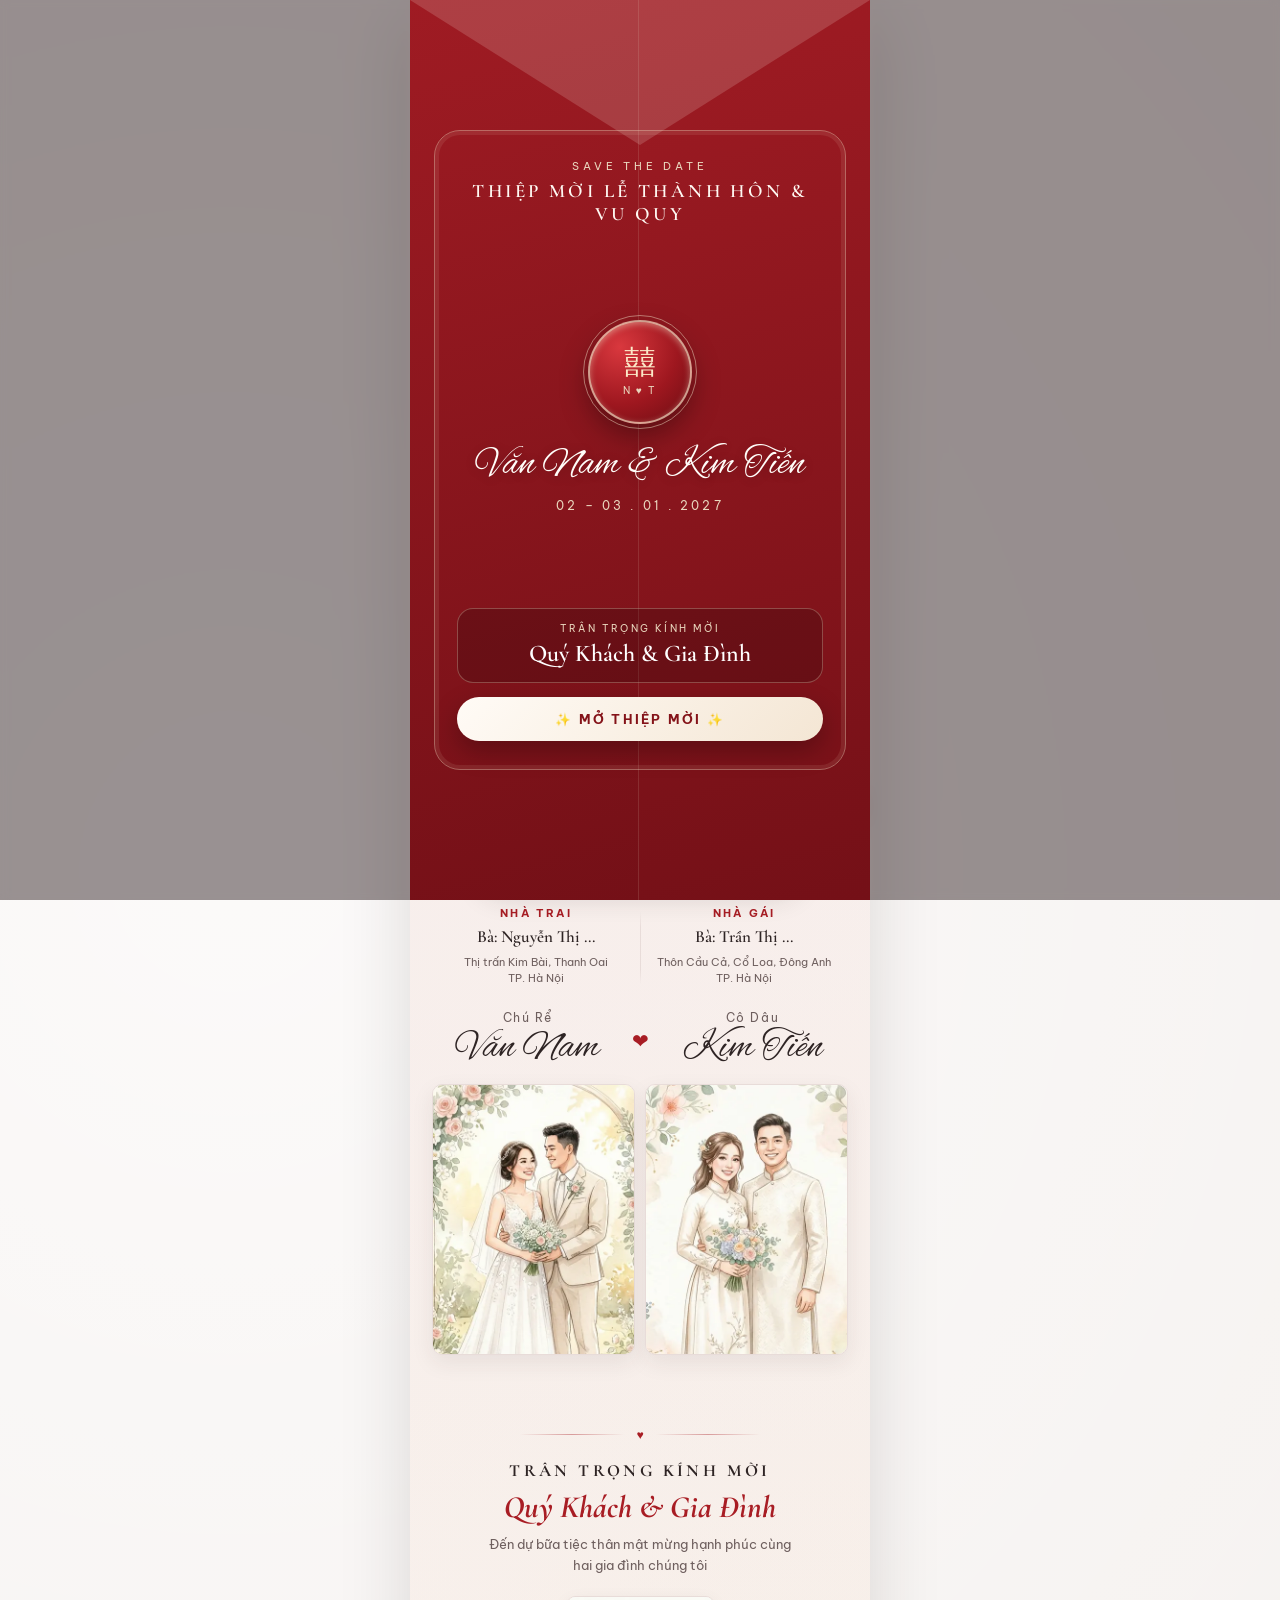
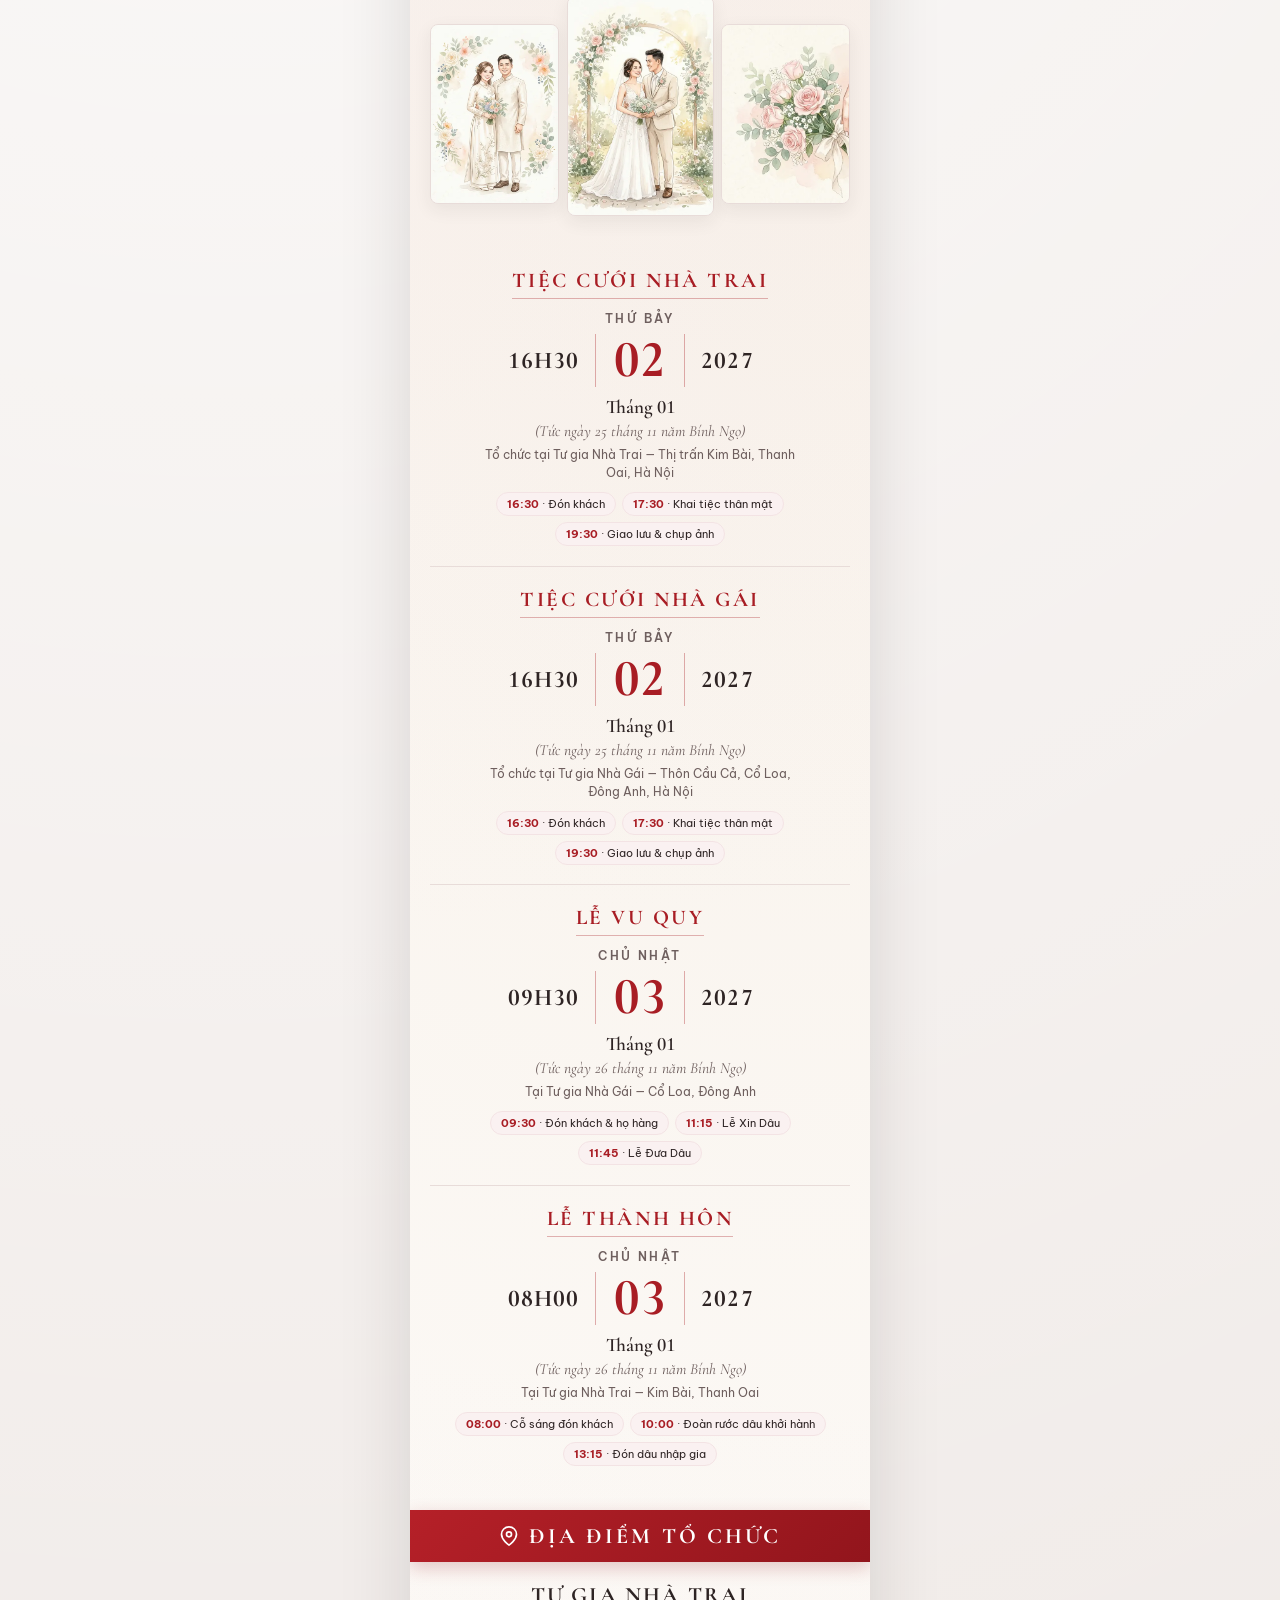
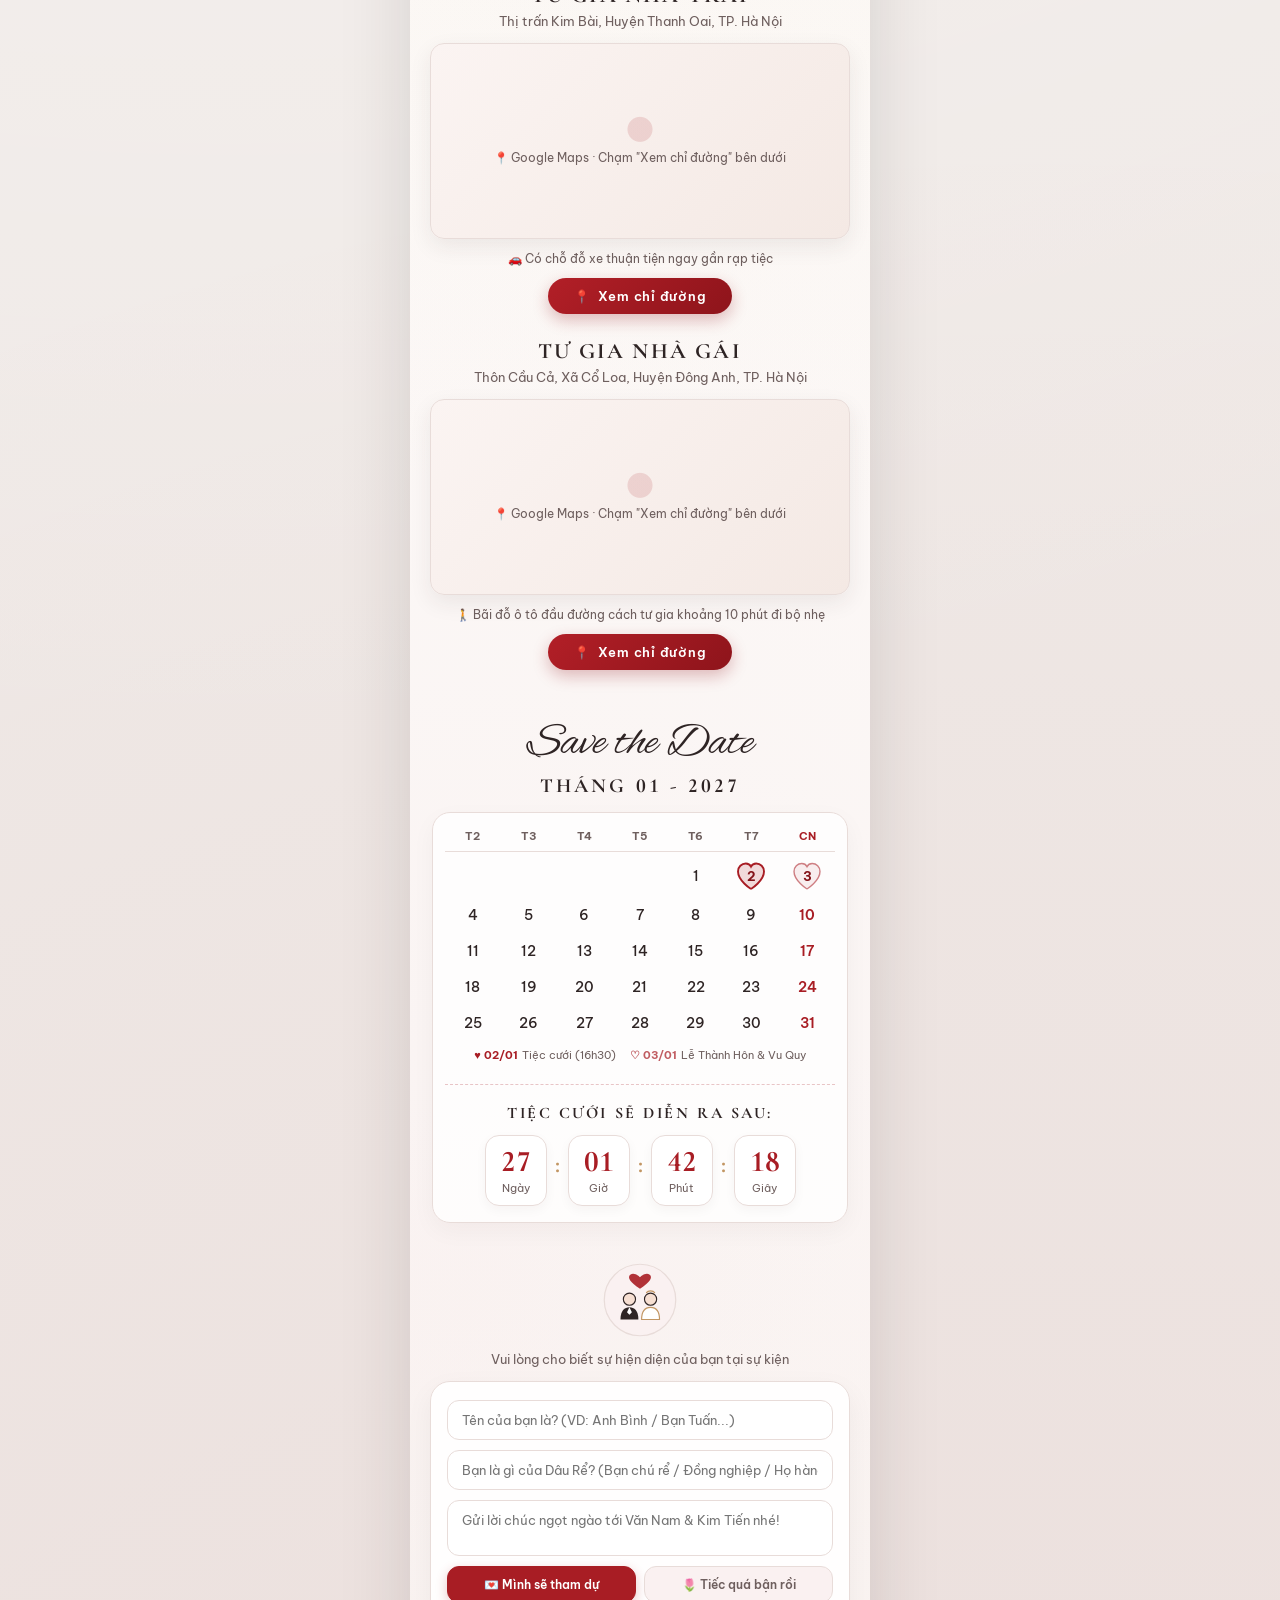
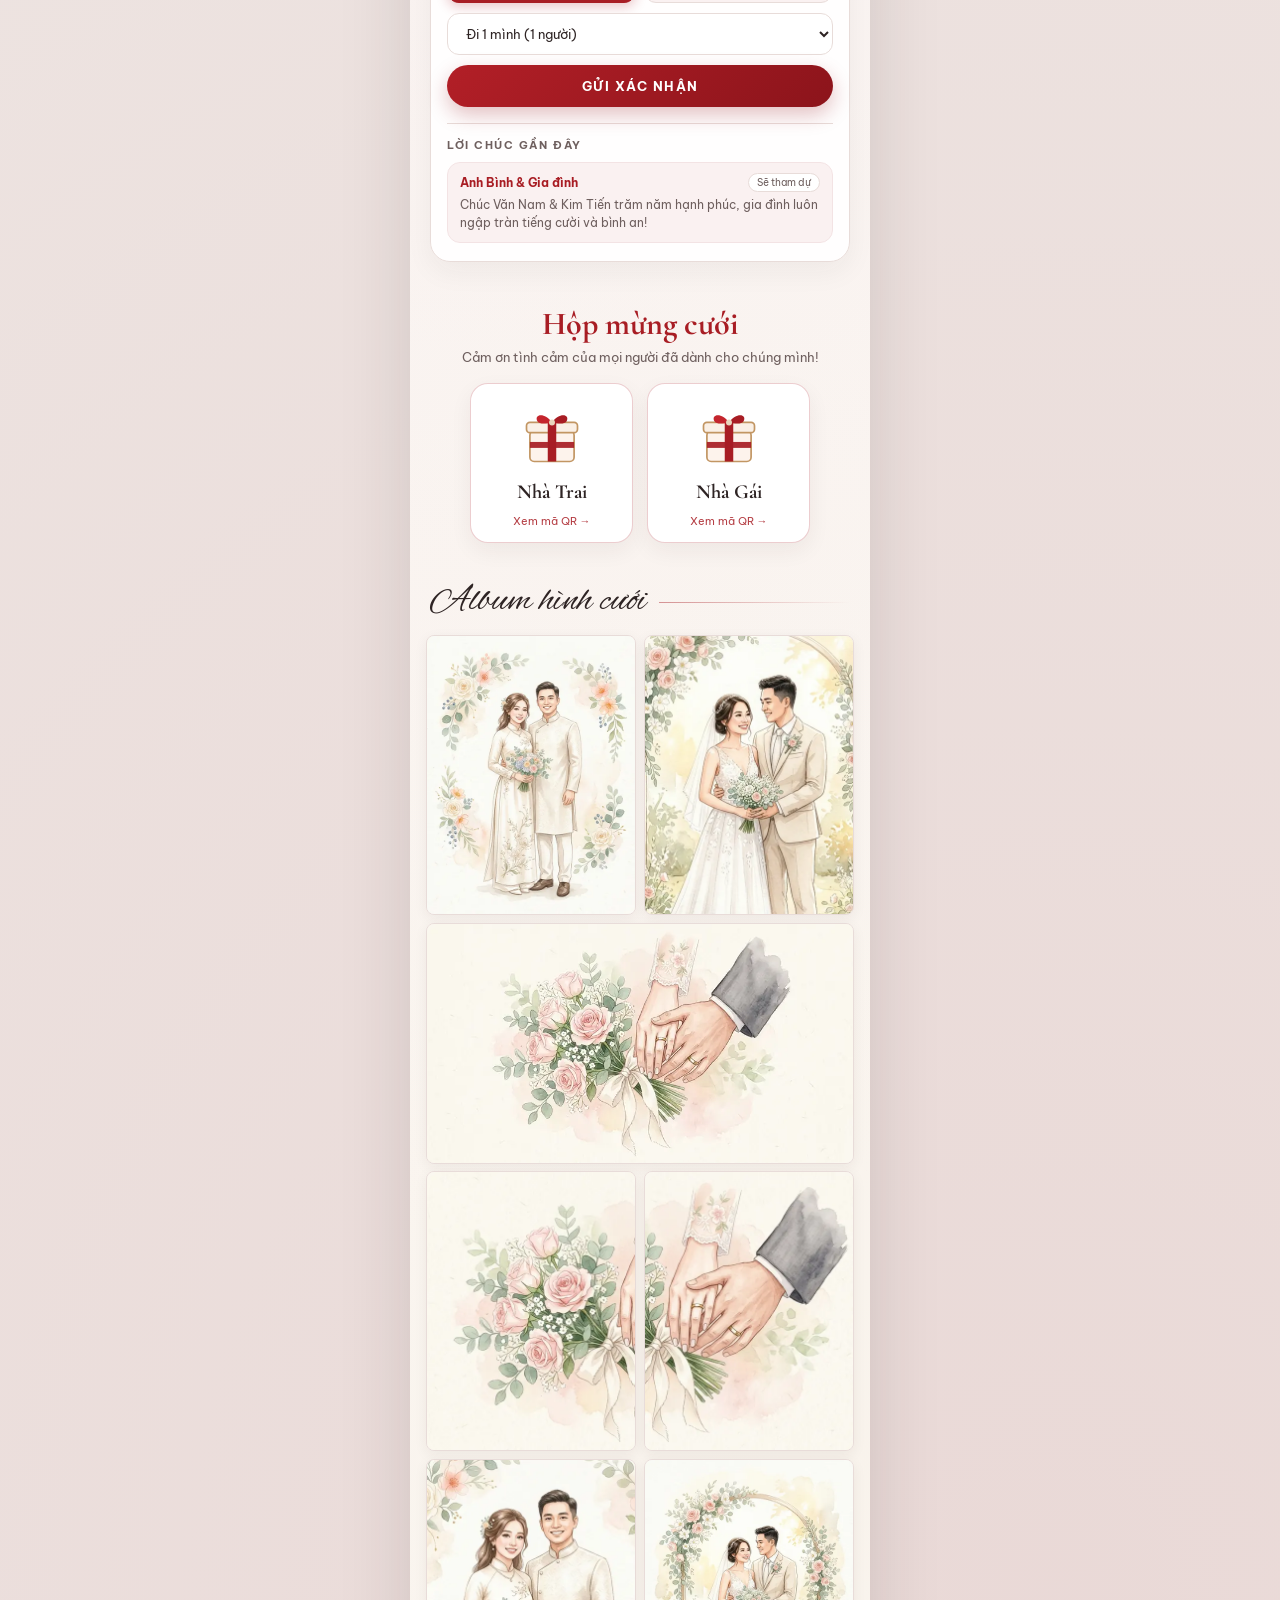
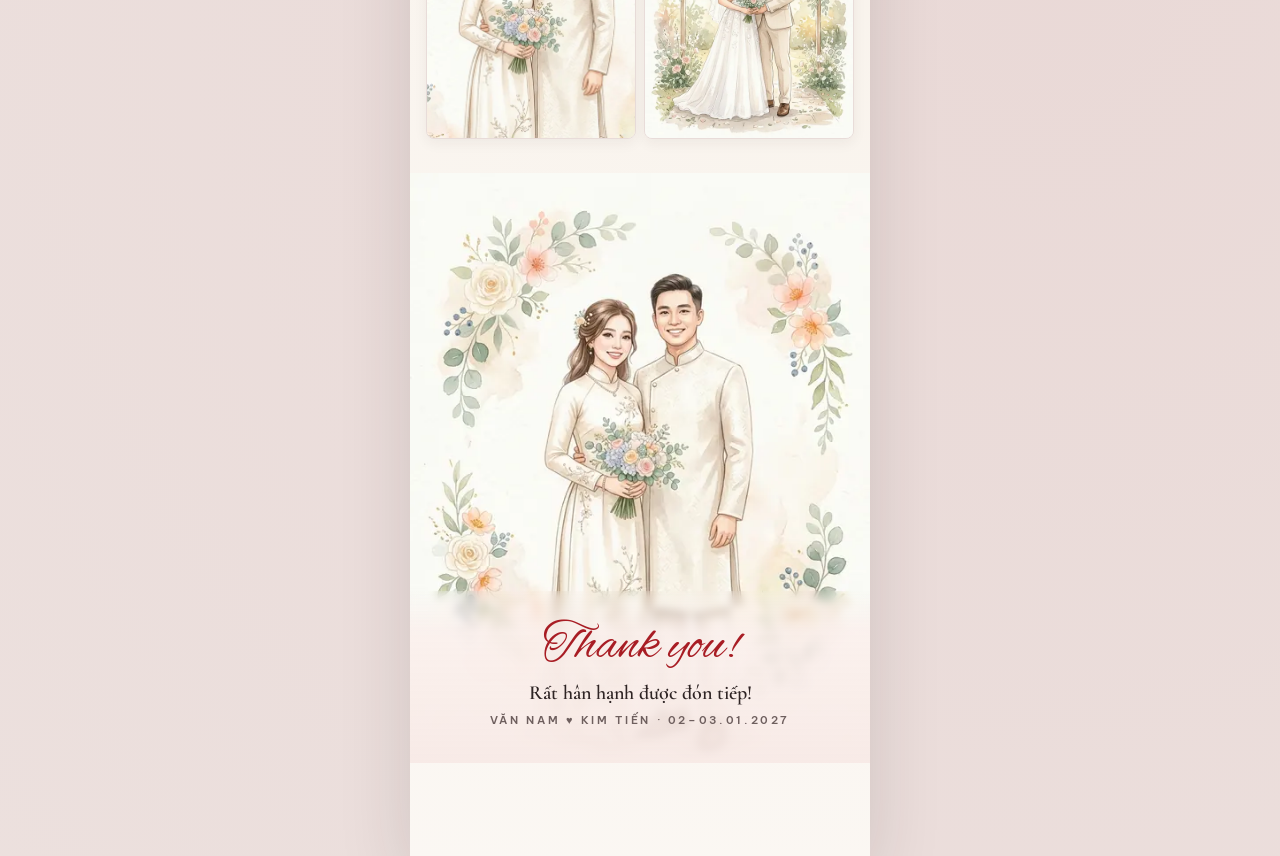
==== commit acbd6edc: "feat: redesign invitation per TikTok reference, add dedicated /nha-trai/ & /nha-gai/ links, auto ani" ====
--- a/index.html
+++ b/index.html
@@ -3,1343 +3,51 @@
 <head>
   <meta charset="UTF-8" />
   <meta name="viewport" content="width=device-width, initial-scale=1.0, viewport-fit=cover" />
-  <title>Thiệp Mời Cưới — Văn Nam &amp; Kim Tiến (03.01.2027)</title>
-  <meta name="description" content="Trân trọng kính mời Quý khách tới chung vui Lễ Thành Hôn & Lễ Vu Quy của Văn Nam & Kim Tiến — Ngày 03/01/2027 (26/11 năm Bính Ngọ)." />
-  <meta name="theme-color" content="#526B56" />
+  <title>Thiệp Mời Cưới — Văn Nam &amp; Kim Tiến (02–03.01.2027)</title>
+  <meta name="description" content="Trân trọng kính mời Quý khách tới chung vui Tiệc Cưới (16h30 · 02/01/2027) & Lễ Thành Hôn / Lễ Vu Quy (03/01/2027) của hai gia đình tại Kim Bài (Thanh Oai) & Cổ Loa (Đông Anh)." />
+  <meta name="theme-color" content="#A81D24" />
+  <link rel="icon" type="image/svg+xml" href="data:image/svg+xml,%3Csvg xmlns='http://www.w3.org/2000/svg' viewBox='0 0 64 64'%3E%3Crect width='64' height='64' rx='16' fill='%23A81D24'/%3E%3Ctext x='32' y='44' text-anchor='middle' fill='%23FFF8EE' font-family='serif' font-size='34'%3E%E5%9B%8D%3C/text%3E%3C/svg%3E" />
 
   <!-- Open Graph / Zalo / Facebook Preview -->
   <meta property="og:type" content="website" />
-  <meta property="og:title" content="Thiệp Mời Cưới — Văn Nam & Kim Tiến (03.01.2027)" />
-  <meta property="og:description" content="Trân trọng kính mời Quý khách tới chung vui ngày trọng đại của hai gia đình tại Kim Bài (Thanh Oai) & Cổ Loa (Đông Anh)." />
+  <meta property="og:title" content="Thiệp Mời Cưới — Văn Nam & Kim Tiến (02–03.01.2027)" />
+  <meta property="og:description" content="Trân trọng kính mời Quý khách tới chung vui Tiệc Cưới (16h30 · 02/01/2027) & Lễ Thành Hôn / Lễ Vu Quy (03/01/2027) của hai gia đình tại Kim Bài (Thanh Oai) & Cổ Loa (Đông Anh)." />
   <meta property="og:image" content="https://namkun96.github.io/thiep-cuoi-vannam-kimtien/og-cover.jpeg" />
   <meta property="og:image:width" content="1200" />
   <meta property="og:image:height" content="630" />
   <meta property="og:locale" content="vi_VN" />
 
-  <!-- Vietnamese Google Fonts with graceful fallback -->
+  <!-- Luxury Vietnamese Google Fonts -->
   <link rel="preconnect" href="https://fonts.googleapis.com" />
   <link rel="preconnect" href="https://fonts.gstatic.com" crossorigin />
   <link href="https://fonts.googleapis.com/css2?family=Alex+Brush&family=Be+Vietnam+Pro:ital,wght@0,400;0,500;0,600;0,700;1,400&family=Cormorant+Garamond:ital,wght@0,500;0,600;0,700;1,400;1,500;1,600;1,700&display=swap" rel="stylesheet" />
 
-  <style>
-    /* ===== BOTANICAL SAGE (XANH LÁ MƠ & KEM) — 100% SELF-CONTAINED CSS ===== */
-    :root {
-      --bg-outer: #E8EFE5;
-      --bg: #FAFBF8;
-      --surface: #FFFFFF;
-      --soft: #F1F5EE;
-      --soft-2: #E5ECE1;
-      --primary: #4E6852;
-      --primary-deep: #39503D;
-      --accent: #BD9763;
-      --text: #263028;
-      --muted: #647166;
-      --border: #DCE5D8;
-      --env-a: #647F68;
-      --env-b: #475E4B;
-      --petal: #C9DCC5;
-      --script: 'Alex Brush', 'Brush Script MT', cursive;
-      --serif: 'Cormorant Garamond', 'Palatino Linotype', 'Book Antiqua', Georgia, serif;
-      --sans: 'Be Vietnam Pro', -apple-system, BlinkMacSystemFont, 'Segoe UI', Roboto, sans-serif;
-    }
-
-    *, *::before, *::after { box-sizing: border-box; }
-    html { scroll-behavior: smooth; }
-    body {
-      margin: 0;
-      padding: 0;
-      font-family: var(--sans);
-      color: var(--text);
-      background: var(--bg-outer);
-      background-image: radial-gradient(circle at 20% 20%, rgba(255,255,255,0.65) 0%, transparent 50%),
-                        radial-gradient(circle at 80% 80%, rgba(189,151,99,0.12) 0%, transparent 50%);
-      min-height: 100vh;
-      display: flex;
-      justify-content: center;
-      -webkit-font-smoothing: antialiased;
-    }
-
-    img { display: block; max-width: 100%; }
-    button, input, select, textarea { font-family: inherit; }
-    a { text-decoration: none; color: inherit; }
-    .hidden { display: none !important; }
-
-    /* Main Mobile-First Centered Card Shell */
-    .shell {
-      width: 100%;
-      max-width: 460px;
-      min-height: 100vh;
-      background-color: var(--bg);
-      background-image:
-        radial-gradient(circle at 12% 8%, rgba(210, 228, 205, 0.35) 0%, transparent 42%),
-        radial-gradient(circle at 88% 36%, rgba(225, 212, 188, 0.22) 0%, transparent 42%);
-      position: relative;
-      box-shadow: 0 24px 64px rgba(38, 48, 40, 0.12);
-      overflow-x: hidden;
-    }
-
-    /* Floating Petals */
-    .petals {
-      position: absolute;
-      inset: 0 0 auto 0;
-      height: 440px;
-      overflow: hidden;
-      pointer-events: none;
-      z-index: 2;
-    }
-    .petal {
-      position: absolute;
-      top: -16px;
-      width: 10px;
-      height: 14px;
-      border-radius: 70% 30% 70% 30% / 60% 40% 60% 40%;
-      background: var(--petal);
-      opacity: 0;
-      animation: petalFall 10s ease-in-out infinite;
-    }
-    @keyframes petalFall {
-      0% { transform: translateY(-10px) rotate(0deg) translateX(0); opacity: 0; }
-      15% { opacity: 0.55; }
-      85% { opacity: 0.45; }
-      100% { transform: translateY(380px) rotate(145deg) translateX(24px); opacity: 0; }
-    }
-
-    /* ===== ENVELOPE OVERLAY ===== */
-    .env-overlay {
-      position: fixed;
-      inset: 0;
-      z-index: 50;
-      display: flex;
-      justify-content: center;
-      background: rgba(38, 48, 40, 0.35);
-      backdrop-filter: blur(4px);
-      transition: opacity 0.6s cubic-bezier(0.22, 1, 0.36, 1), visibility 0.6s;
-    }
-    .env-overlay.opened {
-      opacity: 0;
-      visibility: hidden;
-      pointer-events: none;
-    }
-    .env-card {
-      width: 100%;
-      max-width: 460px;
-      min-height: 100%;
-      padding: 24px;
-      background: linear-gradient(165deg, var(--env-a) 0%, var(--env-b) 100%);
-      color: #FAFBF8;
-      display: flex;
-      align-items: center;
-      justify-content: center;
-      position: relative;
-      overflow: hidden;
-      transition: transform 0.6s cubic-bezier(0.22, 1, 0.36, 1);
-    }
-    .env-overlay.opened .env-card {
-      transform: translateY(-28px) scale(1.03);
-    }
-    .env-flap {
-      position: absolute;
-      top: 0;
-      left: 0;
-      width: 100%;
-      height: 150px;
-      opacity: 0.22;
-      pointer-events: none;
-    }
-    .env-inner {
-      width: 100%;
-      min-height: min(640px, 86vh);
-      border: 1px solid rgba(255, 255, 255, 0.3);
-      border-radius: 26px;
-      padding: 28px 22px;
-      display: flex;
-      flex-direction: column;
-      align-items: center;
-      justify-content: space-between;
-      text-align: center;
-      position: relative;
-      z-index: 1;
-    }
-    .env-kicker {
-      font-size: 10px;
-      letter-spacing: 0.34em;
-      text-transform: uppercase;
-      opacity: 0.85;
-      margin: 0 0 6px;
-    }
-    .env-title {
-      font-family: var(--serif);
-      font-size: 18px;
-      font-weight: 600;
-      letter-spacing: 0.18em;
-      text-transform: uppercase;
-      margin: 0;
-      opacity: 0.96;
-    }
-    .wax-seal {
-      width: 98px;
-      height: 98px;
-      border-radius: 50%;
-      border: 2px solid rgba(255, 255, 255, 0.52);
-      background: radial-gradient(circle at 30% 25%, rgba(255,255,255,0.28), rgba(0,0,0,0.22));
-      color: #FFF;
-      display: flex;
-      flex-direction: column;
-      align-items: center;
-      justify-content: center;
-      cursor: pointer;
-      box-shadow: 0 10px 24px rgba(0,0,0,0.24), inset 0 2px 5px rgba(255,255,255,0.42);
-      transition: transform 0.25s ease;
-      margin: 0 auto 18px;
-    }
-    .wax-seal:hover { transform: scale(1.06); }
-    .wax-hy { font-family: var(--serif); font-size: 28px; line-height: 1; }
-    .wax-mono { font-size: 10px; letter-spacing: 0.22em; margin-top: 5px; opacity: 0.92; }
-    .env-names {
-      font-family: var(--script);
-      font-size: clamp(36px, 9.5vw, 44px);
-      font-weight: 400;
-      margin: 0 0 8px;
-      line-height: 1.24;
-      letter-spacing: 0.01em;
-    }
-    .env-date {
-      font-size: 12px;
-      letter-spacing: 0.26em;
-      margin: 0;
-      opacity: 0.9;
-    }
-    .env-guest-box {
-      width: 100%;
-      padding: 13px 16px;
-      border-radius: 16px;
-      background: rgba(0, 0, 0, 0.16);
-      border: 1px solid rgba(255, 255, 255, 0.2);
-      margin-bottom: 14px;
-    }
-    .env-guest-label {
-      font-size: 10px;
-      letter-spacing: 0.24em;
-      text-transform: uppercase;
-      opacity: 0.8;
-      margin: 0 0 4px;
-    }
-    .env-guest-name {
-      font-family: var(--serif);
-      font-size: 23px;
-      font-weight: 600;
-      line-height: 1.25;
-      margin: 0;
-    }
-    .env-open-btn {
-      width: 100%;
-      padding: 13px 20px;
-      border-radius: 999px;
-      border: none;
-      background: #FAFBF8;
-      color: var(--primary-deep);
-      font-size: 12px;
-      font-weight: 700;
-      letter-spacing: 0.18em;
-      text-transform: uppercase;
-      cursor: pointer;
-      box-shadow: 0 8px 22px rgba(0, 0, 0, 0.2);
-      transition: transform 0.2s ease, opacity 0.2s ease;
-    }
-    .env-open-btn:hover { transform: translateY(-1px); opacity: 0.96; }
-
-    /* ===== TOP HOUSE SWITCH BAR (Visible on root demo, auto-hidden on locked links) ===== */
-    .top-switcher {
-      position: sticky;
-      top: 0;
-      z-index: 25;
-      background: rgba(250, 251, 248, 0.92);
-      backdrop-filter: blur(8px);
-      border-bottom: 1px solid var(--border);
-      padding: 10px 14px;
-      display: flex;
-      align-items: center;
-      justify-content: center;
-      gap: 6px;
-      flex-wrap: wrap;
-    }
-    .sw-btn {
-      border: 1px solid var(--border);
-      background: var(--surface);
-      color: var(--muted);
-      font-size: 11px;
-      font-weight: 600;
-      padding: 6px 11px;
-      border-radius: 999px;
-      cursor: pointer;
-      transition: all 0.2s ease;
-    }
-    .sw-btn.active {
-      background: var(--primary);
-      border-color: var(--primary);
-      color: #FFFFFF;
-      box-shadow: 0 3px 10px rgba(78, 104, 82, 0.25);
-    }
-
-    /* ===== MAIN CONTENT FLOW ===== */
-    .content {
-      padding: 26px 20px 104px;
-      position: relative;
-      z-index: 3;
-      display: flex;
-      flex-direction: column;
-      gap: 24px;
-    }
-
-    /* Shared Card Styles */
-    .card {
-      background: var(--surface);
-      border: 1px solid var(--border);
-      border-radius: 24px;
-      box-shadow: 0 6px 24px rgba(38, 48, 40, 0.04);
-    }
-    .card-pad { padding: 20px; }
-    .kicker {
-      font-size: 10px;
-      font-weight: 700;
-      letter-spacing: 0.26em;
-      text-transform: uppercase;
-      color: var(--accent);
-      margin: 0 0 4px;
-    }
-    .sec-title {
-      font-family: var(--serif);
-      font-size: 25px;
-      font-weight: 700;
-      line-height: 1.25;
-      color: var(--text);
-      margin: 0;
-    }
-    .muted { color: var(--muted); }
-    .primary { color: var(--primary); }
-    .serif { font-family: var(--serif); }
-    .script { font-family: var(--script); }
-    .text-center { text-align: center; }
-
-    /* 1. HERO */
-    .hero {
-      text-align: center;
-      display: flex;
-      flex-direction: column;
-      align-items: center;
-      gap: 12px;
-    }
-    .house-pill {
-      display: inline-flex;
-      align-items: center;
-      gap: 6px;
-      padding: 5px 14px;
-      border-radius: 999px;
-      background: var(--soft);
-      border: 1px solid var(--border);
-      font-size: 10px;
-      font-weight: 700;
-      letter-spacing: 0.22em;
-      text-transform: uppercase;
-      color: var(--primary);
-    }
-    .hero-sub {
-      font-size: 10px;
-      letter-spacing: 0.28em;
-      text-transform: uppercase;
-      color: var(--muted);
-      margin: 0 0 4px;
-    }
-    .hero-ceremony {
-      font-family: var(--serif);
-      font-size: 28px;
-      font-weight: 700;
-      letter-spacing: 0.12em;
-      text-transform: uppercase;
-      color: var(--primary);
-      line-height: 1.2;
-      margin: 0;
-    }
-    .names-row {
-      display: flex;
-      align-items: center;
-      justify-content: center;
-      gap: 10px;
-      flex-wrap: wrap;
-      margin: 2px 0;
-    }
-    .person-name {
-      font-family: var(--script);
-      font-size: clamp(38px, 10.5vw, 46px);
-      font-weight: 400;
-      line-height: 1.18;
-      color: var(--text);
-    }
-    .amp-badge {
-      width: 32px;
-      height: 32px;
-      border-radius: 50%;
-      background: var(--soft);
-      border: 1px solid var(--border);
-      display: inline-flex;
-      align-items: center;
-      justify-content: center;
-      font-family: var(--serif);
-      font-style: italic;
-      font-size: 19px;
-      font-weight: 600;
-      color: var(--primary);
-    }
-    .arch-wrap {
-      width: 100%;
-      max-width: 295px;
-      margin: 4px auto 0;
-      position: relative;
-    }
-    .bow-svg {
-      width: 66px;
-      height: 28px;
-      margin: 0 auto -13px;
-      position: relative;
-      z-index: 2;
-      color: var(--primary);
-    }
-    .arch-outer {
-      border-radius: 999px 999px 22px 22px;
-      padding: 10px;
-      background: var(--surface);
-      border: 1px solid var(--border);
-      box-shadow: 0 12px 30px rgba(38, 48, 40, 0.08);
-    }
-    .arch-inner {
-      border-radius: 999px 999px 15px 15px;
-      overflow: hidden;
-      aspect-ratio: 3 / 4;
-      background: var(--soft);
-      cursor: pointer;
-    }
-    .arch-inner img {
-      width: 100%;
-      height: 100%;
-      object-fit: cover;
-      transition: transform 0.5s ease;
-    }
-    .arch-inner:hover img { transform: scale(1.03); }
-    .date-ribbon {
-      display: inline-flex;
-      align-items: center;
-      gap: 10px;
-      padding: 7px 18px;
-      border-radius: 999px;
-      background: var(--surface);
-      border: 1px solid var(--border);
-      font-size: 12px;
-      letter-spacing: 0.16em;
-      box-shadow: 0 2px 10px rgba(38, 48, 40, 0.04);
-    }
-    .lunar-sub {
-      font-size: 12px;
-      color: var(--muted);
-      font-style: italic;
-      margin: 6px 0 0;
-    }
-
-    /* 2. TWO FAMILIES + MAIN INVITATION */
-    .families-grid {
-      display: grid;
-      grid-template-columns: 1fr 1fr;
-      background: rgba(241, 245, 238, 0.78);
-      border-bottom: 1px solid var(--border);
-      border-radius: 23px 23px 0 0;
-    }
-    .fam-col {
-      padding: 15px 12px;
-      text-align: center;
-    }
-    .fam-col + .fam-col { border-left: 1px solid var(--border); }
-    .fam-label {
-      font-size: 10px;
-      font-weight: 700;
-      letter-spacing: 0.2em;
-      text-transform: uppercase;
-      color: var(--primary);
-      margin: 0 0 4px;
-    }
-    .fam-parent {
-      font-family: var(--serif);
-      font-size: 16px;
-      font-weight: 600;
-      line-height: 1.3;
-      margin: 0 0 3px;
-    }
-    .fam-addr {
-      font-size: 11px;
-      color: var(--muted);
-      line-height: 1.4;
-      margin: 0;
-    }
-    .invite-body {
-      padding: 20px 18px 22px;
-      text-align: center;
-      display: flex;
-      flex-direction: column;
-      gap: 16px;
-    }
-    .guest-display {
-      font-family: var(--serif);
-      font-size: 27px;
-      font-weight: 700;
-      line-height: 1.25;
-      color: var(--primary);
-      margin: 4px 0 6px;
-    }
-    .invite-sentence {
-      font-size: 12.5px;
-      color: var(--muted);
-      line-height: 1.6;
-      margin: 0;
-    }
-    .datetime-box {
-      background: var(--soft);
-      border: 1px solid var(--border);
-      border-radius: 18px;
-      padding: 15px 12px;
-    }
-    .time-row {
-      font-size: 11px;
-      letter-spacing: 0.16em;
-      text-transform: uppercase;
-      color: var(--muted);
-      margin: 0 0 8px;
-    }
-    .time-row strong {
-      color: var(--primary);
-      font-size: 15px;
-      margin-left: 3px;
-    }
-    .date-triad {
-      display: flex;
-      align-items: center;
-      justify-content: center;
-      gap: 14px;
-      margin: 4px 0 8px;
-    }
-    .triad-side {
-      font-size: 12px;
-      color: var(--muted);
-      line-height: 1.45;
-    }
-    .triad-left {
-      text-align: right;
-      padding-right: 14px;
-      border-right: 1px solid var(--border);
-    }
-    .triad-right {
-      text-align: left;
-      padding-left: 14px;
-      border-left: 1px solid var(--border);
-    }
-    .triad-day {
-      font-family: var(--serif);
-      font-size: 52px;
-      font-weight: 700;
-      color: var(--primary);
-      line-height: 0.95;
-    }
-    .venue-title {
-      font-family: var(--serif);
-      font-size: 20px;
-      font-weight: 700;
-      line-height: 1.3;
-      margin: 4px 0;
-    }
-    .venue-addr {
-      font-size: 12.5px;
-      color: var(--muted);
-      line-height: 1.5;
-      margin: 0;
-    }
-    .park-note {
-      display: inline-block;
-      margin-top: 8px;
-      padding: 7px 12px;
-      border-radius: 12px;
-      background: var(--soft);
-      font-size: 11.5px;
-      color: var(--muted);
-      line-height: 1.45;
-    }
-    .btn-row {
-      display: flex;
-      align-items: center;
-      justify-content: center;
-      gap: 8px;
-      flex-wrap: wrap;
-      padding-top: 2px;
-    }
-    .btn {
-      display: inline-flex;
-      align-items: center;
-      justify-content: center;
-      gap: 6px;
-      padding: 10px 18px;
-      border-radius: 999px;
-      font-size: 12px;
-      font-weight: 600;
-      cursor: pointer;
-      border: 1px solid transparent;
-      transition: transform 0.15s ease, opacity 0.2s ease;
-    }
-    .btn:active { transform: scale(0.98); }
-    .btn-primary {
-      background: var(--primary);
-      color: #FFFFFF;
-      box-shadow: 0 4px 14px rgba(78, 104, 82, 0.24);
-    }
-    .btn-primary:hover { opacity: 0.92; }
-    .btn-soft {
-      background: var(--soft);
-      border-color: var(--border);
-      color: var(--primary);
-    }
-    .btn-soft:hover { opacity: 0.88; }
-
-    /* 3. POLAROID BANNER */
-    .polaroid {
-      padding: 10px 10px 16px;
-    }
-    .polaroid-img-wrap {
-      border-radius: 16px;
-      overflow: hidden;
-      aspect-ratio: 16 / 9;
-      background: var(--soft);
-      cursor: pointer;
-    }
-    .polaroid-img-wrap img {
-      width: 100%;
-      height: 100%;
-      object-fit: cover;
-      transition: transform 0.5s ease;
-    }
-    .polaroid-img-wrap:hover img { transform: scale(1.03); }
-    .quote-text {
-      font-family: var(--serif);
-      font-style: italic;
-      font-size: 17.5px;
-      font-weight: 500;
-      line-height: 1.45;
-      color: var(--muted);
-      text-align: center;
-      margin: 12px 8px 0;
-    }
-
-    /* 4. CALENDAR + COUNTDOWN */
-    .cal-head {
-      display: flex;
-      align-items: center;
-      justify-content: space-between;
-      padding-bottom: 12px;
-      border-bottom: 1px solid var(--border);
-      margin-bottom: 12px;
-    }
-    .cal-pill {
-      padding: 5px 11px;
-      border-radius: 999px;
-      background: var(--soft);
-      border: 1px solid var(--border);
-      font-size: 11px;
-      font-weight: 600;
-      color: var(--primary);
-    }
-    .cal-grid {
-      display: grid;
-      grid-template-columns: repeat(7, 1fr);
-      text-align: center;
-      row-gap: 4px;
-      align-items: center;
-    }
-    .cal-dow {
-      font-size: 10.5px;
-      font-weight: 700;
-      color: var(--muted);
-      padding-bottom: 6px;
-    }
-    .cal-dow.sun { color: var(--primary); }
-    .cal-day {
-      font-size: 12.5px;
-      color: var(--muted);
-      padding: 6px 0;
-    }
-    .cal-day.sun { color: var(--primary); font-weight: 600; }
-    .cal-heart-cell {
-      position: relative;
-      height: 34px;
-      display: flex;
-      align-items: center;
-      justify-content: center;
-    }
-    .cal-heart-svg {
-      position: absolute;
-      width: 34px;
-      height: 34px;
-      color: var(--primary);
-      animation: heartBeat 2.4s ease-in-out infinite;
-    }
-    @keyframes heartBeat {
-      0%, 100% { transform: scale(1); }
-      50% { transform: scale(1.09); }
-    }
-    .cal-heart-num {
-      position: relative;
-      z-index: 1;
-      font-size: 12px;
-      font-weight: 700;
-      color: var(--primary-deep);
-    }
-    .cd-wrap {
-      margin-top: 16px;
-      padding-top: 14px;
-      border-top: 1px solid var(--border);
-    }
-    .cd-label {
-      font-size: 10px;
-      text-align: center;
-      letter-spacing: 0.22em;
-      text-transform: uppercase;
-      color: var(--muted);
-      margin: 0 0 10px;
-    }
-    .cd-grid {
-      display: grid;
-      grid-template-columns: repeat(4, 1fr);
-      gap: 8px;
-      text-align: center;
-    }
-    .cd-box {
-      padding: 10px 4px;
-      border-radius: 16px;
-      background: var(--soft);
-      border: 1px solid var(--border);
-    }
-    .cd-num {
-      font-family: var(--serif);
-      font-size: 26px;
-      font-weight: 700;
-      color: var(--primary);
-      font-variant-numeric: tabular-nums;
-      line-height: 1.1;
-    }
-    .cd-unit {
-      font-size: 10px;
-      color: var(--muted);
-      margin-top: 2px;
-    }
-
-    /* 5. TIMELINE */
-    .timeline-list {
-      position: relative;
-      padding-left: 22px;
-      margin-top: 16px;
-      display: flex;
-      flex-direction: column;
-      gap: 12px;
-    }
-    .timeline-list::before {
-      content: '';
-      position: absolute;
-      left: 7px;
-      top: 10px;
-      bottom: 10px;
-      width: 1px;
-      background: var(--border);
-    }
-    .tl-item {
-      position: relative;
-      padding: 11px 13px;
-      border-radius: 16px;
-      background: rgba(241, 245, 238, 0.85);
-      border: 1px solid var(--border);
-    }
-    .tl-dot {
-      position: absolute;
-      left: -20px;
-      top: 14px;
-      width: 11px;
-      height: 11px;
-      border-radius: 50%;
-      background: var(--primary);
-      box-shadow: 0 0 0 4px var(--soft);
-    }
-    .tl-top {
-      display: flex;
-      align-items: baseline;
-      gap: 8px;
-      margin-bottom: 3px;
-    }
-    .tl-time {
-      font-size: 11.5px;
-      font-weight: 700;
-      color: var(--primary);
-      font-variant-numeric: tabular-nums;
-      flex-shrink: 0;
-    }
-    .tl-title {
-      font-size: 12.5px;
-      font-weight: 600;
-      color: var(--text);
-    }
-    .tl-desc {
-      font-size: 11.5px;
-      color: var(--muted);
-      line-height: 1.45;
-      margin: 0;
-    }
-
-    /* 6. EDITORIAL ALBUM */
-    .album-head {
-      text-align: center;
-      margin-bottom: 12px;
-    }
-    .album-hint {
-      font-size: 11.5px;
-      color: var(--muted);
-      margin: 4px 0 0;
-    }
-    .album-row-1 {
-      display: grid;
-      grid-template-columns: 7fr 5fr;
-      gap: 8px;
-      margin-bottom: 8px;
-    }
-    .album-stack {
-      display: flex;
-      flex-direction: column;
-      gap: 8px;
-    }
-    .album-row-2 {
-      display: grid;
-      grid-template-columns: repeat(3, 1fr);
-      gap: 8px;
-    }
-    .photo-tile {
-      background: var(--surface);
-      border: 1px solid var(--border);
-      border-radius: 16px;
-      padding: 4px;
-      overflow: hidden;
-      cursor: pointer;
-      box-shadow: 0 2px 8px rgba(38, 48, 40, 0.04);
-    }
-    .photo-tile.ratio-tall { aspect-ratio: 3 / 4; }
-    .photo-tile.flex-1 { flex: 1; }
-    .photo-tile img {
-      width: 100%;
-      height: 100%;
-      object-fit: cover;
-      border-radius: 12px;
-      transition: transform 0.5s ease;
-    }
-    .photo-tile:hover img { transform: scale(1.05); }
-
-    /* 7. GIFT BOX CTA */
-    .gift-icon-box {
-      width: 50px;
-      height: 50px;
-      margin: 0 auto 10px;
-      border-radius: 16px;
-      background: var(--soft);
-      border: 1px solid var(--border);
-      display: flex;
-      align-items: center;
-      justify-content: center;
-      font-size: 22px;
-    }
-
-    /* 8. RSVP & GUESTBOOK */
-    .rsvp-form {
-      display: flex;
-      flex-direction: column;
-      gap: 10px;
-      margin-top: 14px;
-    }
-    .field {
-      width: 100%;
-      padding: 10px 13px;
-      border-radius: 13px;
-      border: 1px solid var(--border);
-      background: #FFFFFF;
-      color: var(--text);
-      font-size: 13px;
-      outline: none;
-      transition: border-color 0.2s ease;
-    }
-    .field:focus { border-color: var(--primary); }
-    .att-grid {
-      display: grid;
-      grid-template-columns: 1fr 1fr;
-      gap: 8px;
-    }
-    .att-btn {
-      padding: 9px 10px;
-      border-radius: 13px;
-      font-size: 12px;
-      font-weight: 600;
-      cursor: pointer;
-      border: 1px solid var(--border);
-      background: var(--soft);
-      color: var(--muted);
-      transition: all 0.2s ease;
-    }
-    .att-btn.active {
-      background: var(--primary);
-      border-color: var(--primary);
-      color: #FFFFFF;
-    }
-    .wishes-section {
-      margin-top: 16px;
-      padding-top: 14px;
-      border-top: 1px solid var(--border);
-    }
-    .wishes-label {
-      font-size: 11px;
-      font-weight: 700;
-      letter-spacing: 0.14em;
-      text-transform: uppercase;
-      color: var(--muted);
-      margin: 0 0 10px;
-    }
-    .wishes-list {
-      display: flex;
-      flex-direction: column;
-      gap: 8px;
-      max-height: 200px;
-      overflow-y: auto;
-    }
-    .wish-item {
-      padding: 11px 13px;
-      border-radius: 15px;
-      background: var(--soft);
-      border: 1px solid var(--border);
-      font-size: 12px;
-    }
-    .wish-top {
-      display: flex;
-      align-items: center;
-      justify-content: space-between;
-      gap: 8px;
-      margin-bottom: 4px;
-    }
-    .wish-author { font-weight: 700; color: var(--primary); }
-    .wish-badge {
-      font-size: 10px;
-      padding: 2px 8px;
-      border-radius: 999px;
-      background: var(--surface);
-      border: 1px solid var(--border);
-      color: var(--muted);
-      white-space: nowrap;
-    }
-    .wish-msg { margin: 0; color: var(--muted); line-height: 1.5; }
-
-    /* 9. FOOTER */
-    .footer {
-      text-align: center;
-      padding: 6px 0 8px;
-    }
-    .footer-thanks {
-      font-family: var(--script);
-      font-style: normal;
-      font-size: 44px;
-      font-weight: 400;
-      line-height: 1.15;
-      color: var(--primary);
-      margin: 0 0 6px;
-    }
-    .footer-note {
-      font-size: 12.5px;
-      color: var(--muted);
-      max-width: 280px;
-      margin: 0 auto 10px;
-      line-height: 1.55;
-    }
-    .footer-mono {
-      font-size: 11px;
-      letter-spacing: 0.26em;
-      color: var(--accent);
-      font-weight: 600;
-      margin: 0;
-    }
-
-    /* FLOATING BOTTOM ACTION PILL */
-    .float-bar {
-      position: fixed;
-      bottom: max(14px, env(safe-area-inset-bottom));
-      left: 50%;
-      transform: translateX(-50%);
-      z-index: 30;
-      background: rgba(255, 255, 255, 0.94);
-      backdrop-filter: blur(10px);
-      border: 1px solid var(--border);
-      border-radius: 999px;
-      padding: 6px;
-      display: inline-flex;
-      align-items: center;
-      gap: 6px;
-      box-shadow: 0 10px 28px rgba(38, 48, 40, 0.16);
-    }
-    .float-btn {
-      display: inline-flex;
-      align-items: center;
-      gap: 5px;
-      padding: 8px 13px;
-      border-radius: 999px;
-      font-size: 11.5px;
-      font-weight: 600;
-      border: none;
-      cursor: pointer;
-      white-space: nowrap;
-      transition: opacity 0.2s ease;
-    }
-    .float-btn.soft { background: var(--soft); color: var(--primary); }
-    .float-btn.solid { background: var(--primary); color: #FFFFFF; }
-    .float-btn:hover { opacity: 0.88; }
-
-    /* ===== FLOATING SPINNING MUSIC DISC TOGGLE (BOTTOM-RIGHT) ===== */
-    .music-fab {
-      position: fixed;
-      right: max(14px, calc(50% - 216px));
-      bottom: calc(max(14px, env(safe-area-inset-bottom)) + 64px);
-      z-index: 40;
-      width: 48px;
-      height: 48px;
-      padding: 0;
-      border: 2px solid rgba(250, 251, 248, 0.92);
-      border-radius: 50%;
-      background: transparent;
-      cursor: pointer;
-      display: flex;
-      align-items: center;
-      justify-content: center;
-      box-shadow: 0 8px 24px rgba(38, 48, 40, 0.24);
-      transition: transform 0.2s ease, opacity 0.3s ease;
-      -webkit-tap-highlight-color: transparent;
-    }
-    .music-fab:active { transform: scale(0.93); }
-    .music-fab::before {
-      content: '';
-      position: absolute;
-      inset: -4px;
-      border-radius: 50%;
-      border: 1.5px solid rgba(189, 151, 99, 0.58);
-      opacity: 0;
-      pointer-events: none;
-    }
-    .music-fab.is-playing::before {
-      animation: musicPulse 2.4s ease-out infinite;
-    }
-    .music-disc {
-      position: relative;
-      width: 100%;
-      height: 100%;
-      border-radius: 50%;
-      background:
-        radial-gradient(circle at center, #39503D 0 26%, #BD9763 26% 35%, transparent 35%),
-        repeating-radial-gradient(circle at center, #2B3B2E 0 2px, #3F5643 2px 4px);
-      animation: discSpin 7s linear infinite;
-      animation-play-state: paused;
-    }
-    .music-fab.is-playing .music-disc {
-      animation-play-state: running;
-    }
-    .music-disc::before {
-      content: '';
-      position: absolute;
-      top: 5px;
-      left: 50%;
-      width: 4px;
-      height: 4px;
-      margin-left: -2px;
-      border-radius: 50%;
-      background: rgba(250, 251, 248, 0.85);
-      box-shadow: 0 0 4px rgba(189, 151, 99, 0.9);
-    }
-    .music-disc::after {
-      content: '';
-      position: absolute;
-      inset: 0;
-      border-radius: 50%;
-      background: conic-gradient(
-        from 20deg,
-        rgba(255, 255, 255, 0.26) 0deg 38deg,
-        transparent 62deg 185deg,
-        rgba(255, 255, 255, 0.16) 205deg 235deg,
-        transparent 265deg 360deg
-      );
-      pointer-events: none;
-    }
-    .music-icon {
-      position: absolute;
-      z-index: 2;
-      width: 17px;
-      height: 17px;
-      color: #FAFBF8;
-      filter: drop-shadow(0 1px 2px rgba(0, 0, 0, 0.4));
-      pointer-events: none;
-    }
-    .music-slash {
-      position: absolute;
-      z-index: 3;
-      width: 28px;
-      height: 2px;
-      border-radius: 999px;
-      background: #FAFBF8;
-      box-shadow: 0 0 0 1px rgba(38, 48, 40, 0.4);
-      transform: rotate(-45deg);
-      opacity: 1;
-      transition: opacity 0.2s ease;
-      pointer-events: none;
-    }
-    .music-fab.is-playing .music-slash { opacity: 0; }
-    @keyframes discSpin {
-      from { transform: rotate(0deg); }
-      to { transform: rotate(360deg); }
-    }
-    @keyframes musicPulse {
-      0% { transform: scale(0.95); opacity: 0.72; }
-      100% { transform: scale(1.42); opacity: 0; }
-    }
-
-    /* ===== GIFT QR MODAL ===== */
-    .modal-backdrop {
-      position: fixed;
-      inset: 0;
-      z-index: 60;
-      background: rgba(20, 28, 22, 0.62);
-      backdrop-filter: blur(3px);
-      display: flex;
-      align-items: center;
-      justify-content: center;
-      padding: 16px;
-    }
-    .modal-box {
-      width: 100%;
-      max-width: 440px;
-      max-height: 90vh;
-      background: var(--surface);
-      border: 1px solid var(--border);
-      border-radius: 26px;
-      overflow: hidden;
-      display: flex;
-      flex-direction: column;
-      box-shadow: 0 24px 60px rgba(0, 0, 0, 0.25);
-    }
-    .modal-head {
-      padding: 16px 20px;
-      background: var(--soft);
-      border-bottom: 1px solid var(--border);
-      display: flex;
-      align-items: center;
-      justify-content: space-between;
-    }
-    .close-circle {
-      width: 32px;
-      height: 32px;
-      border-radius: 50%;
-      border: 1px solid var(--border);
-      background: var(--surface);
-      color: var(--muted);
-      font-size: 14px;
-      cursor: pointer;
-      display: flex;
-      align-items: center;
-      justify-content: center;
-    }
-    .qr-tabs {
-      padding: 12px 16px 4px;
-      display: flex;
-      justify-content: center;
-      gap: 6px;
-    }
-    .qr-tab {
-      padding: 6px 14px;
-      border-radius: 999px;
-      font-size: 12px;
-      font-weight: 600;
-      border: 1px solid var(--border);
-      background: var(--soft);
-      color: var(--muted);
-      cursor: pointer;
-    }
-    .qr-tab.active {
-      background: var(--primary);
-      border-color: var(--primary);
-      color: #FFFFFF;
-    }
-    .qr-grid {
-      padding: 14px 16px 16px;
-      overflow-y: auto;
-      display: grid;
-      grid-template-columns: 1fr;
-      gap: 12px;
-    }
-    @media (min-width: 480px) {
-      .qr-grid.two-cols { grid-template-columns: 1fr 1fr; }
-    }
-    .qr-card {
-      padding: 16px 12px;
-      border-radius: 18px;
-      background: var(--soft);
-      border: 1px solid var(--border);
-      text-align: center;
-      display: flex;
-      flex-direction: column;
-      align-items: center;
-      gap: 8px;
-    }
-    .qr-role-tag {
-      padding: 3px 10px;
-      border-radius: 999px;
-      background: var(--primary);
-      color: #FFF;
-      font-size: 10px;
-      font-weight: 700;
-      letter-spacing: 0.12em;
-      text-transform: uppercase;
-    }
-    .qr-frame {
-      width: 148px;
-      height: 148px;
-      padding: 8px;
-      border-radius: 16px;
-      background: #FFFFFF;
-      border: 1px solid var(--border);
-      display: flex;
-      align-items: center;
-      justify-content: center;
-    }
-    .qr-bank { font-size: 12px; font-weight: 700; color: var(--primary); margin: 0; }
-    .qr-acc { font-family: ui-monospace, SFMono-Regular, Menlo, monospace; font-size: 13.5px; font-weight: 700; letter-spacing: 0.05em; margin: 2px 0; }
-    .qr-owner { font-size: 11px; color: var(--muted); text-transform: uppercase; margin: 0; }
-    .qr-actions { display: flex; gap: 6px; margin-top: 2px; }
-    .qr-mini-btn {
-      padding: 6px 11px;
-      border-radius: 999px;
-      border: 1px solid var(--border);
-      background: var(--surface);
-      color: var(--text);
-      font-size: 11px;
-      font-weight: 600;
-      cursor: pointer;
-    }
-    .modal-foot {
-      padding: 12px 16px;
-      background: var(--soft);
-      border-top: 1px solid var(--border);
-      text-align: center;
-      font-size: 11.5px;
-      color: var(--muted);
-    }
-
-    /* ===== PHOTO LIGHTBOX ===== */
-    .lightbox {
-      position: fixed;
-      inset: 0;
-      z-index: 70;
-      background: rgba(12, 16, 13, 0.92);
-      display: flex;
-      flex-direction: column;
-      align-items: center;
-      justify-content: center;
-      padding: 16px;
-      gap: 12px;
-    }
-    .lb-close {
-      position: absolute;
-      top: 16px;
-      right: 16px;
-      width: 38px;
-      height: 38px;
-      border-radius: 50%;
-      border: none;
-      background: rgba(255,255,255,0.16);
-      color: #FFF;
-      font-size: 18px;
-      cursor: pointer;
-    }
-    .lb-stage {
-      position: relative;
-      width: 100%;
-      max-width: 720px;
-      display: flex;
-      align-items: center;
-      justify-content: center;
-    }
-    .lb-nav {
-      position: absolute;
-      width: 38px;
-      height: 38px;
-      border-radius: 50%;
-      border: none;
-      background: rgba(255,255,255,0.18);
-      color: #FFF;
-      font-size: 22px;
-      cursor: pointer;
-    }
-    .lb-nav.prev { left: 4px; }
-    .lb-nav.next { right: 4px; }
-    .lb-img {
-      max-width: 84vw;
-      max-height: 78vh;
-      border-radius: 16px;
-      object-fit: contain;
-      box-shadow: 0 20px 50px rgba(0, 0, 0, 0.45);
-    }
-    .lb-counter {
-      font-size: 12px;
-      letter-spacing: 0.2em;
-      color: rgba(255,255,255,0.82);
-      margin: 0;
-    }
-
-    /* Toast */
-    .toast {
-      position: fixed;
-      bottom: 78px;
-      left: 50%;
-      transform: translateX(-50%);
-      z-index: 80;
-      padding: 10px 18px;
-      border-radius: 999px;
-      background: var(--text);
-      color: #FFF;
-      font-size: 12px;
-      font-weight: 500;
-      box-shadow: 0 10px 26px rgba(0, 0, 0, 0.25);
-      white-space: nowrap;
-    }
-  </style>
+  <link rel="stylesheet" href="./assets/style.css" />
 </head>
-<body>
-
-  <!-- ===== 0. INTERACTIVE ENVELOPE SPLASH ===== -->
+<body data-mode="both" data-base=".">
+
+  <!-- ===== 0. LUXURY CRIMSON SILK CURTAIN ENVELOPE ===== -->
   <div id="envelopeOverlay" class="env-overlay">
     <div class="env-card">
-      <svg class="env-flap" viewBox="0 0 400 150" preserveAspectRatio="none" aria-hidden="true">
-        <path d="M0 0 L200 140 L400 0 Z" fill="#FFFFFF" />
+      <div class="env-door left" aria-hidden="true"></div>
+      <div class="env-door right" aria-hidden="true"></div>
+      <svg class="env-flap" viewBox="0 0 400 155" preserveAspectRatio="none" aria-hidden="true">
+        <path d="M0 0 L200 145 L400 0 Z" fill="#FFF8EE" />
       </svg>
+
       <div class="env-inner">
         <div>
           <p class="env-kicker">Save The Date</p>
-          <p id="envTitle" class="env-title">Thiệp Mời Lễ Thành Hôn</p>
+          <p id="envTitle" class="env-title">Thiệp Mời Lễ Thành Hôn &amp; Vu Quy</p>
         </div>
 
         <div>
-          <button id="btnWaxSeal" type="button" class="wax-seal" aria-label="Chạm để mở thiệp">
+          <button id="btnWaxSeal" type="button" class="wax-seal" aria-label="Chạm dấu sáp để mở thiệp">
             <span class="wax-hy">囍</span>
             <span id="envMonogram" class="wax-mono">N ♥ T</span>
           </button>
           <h2 id="envCoupleNames" class="env-names">Văn Nam &amp; Kim Tiến</h2>
-          <p id="envDateStr" class="env-date">03 . 01 . 2027</p>
+          <p id="envDateStr" class="env-date">02 – 03 . 01 . 2027</p>
         </div>
 
         <div style="width:100%;">
@@ -1353,281 +61,314 @@
     </div>
   </div>
 
-  <!-- ===== MAIN INVITATION SHELL ===== -->
+  <!-- ===== CONTINUOUS FALLING HEARTS OVERLAY ===== -->
+  <div id="heartsLayer" class="hearts-layer" aria-hidden="true"></div>
+
+  <!-- ===== MAIN EDITORIAL INVITATION SHELL ===== -->
   <main class="shell">
-    <!-- Gentle Floating Petals -->
-    <div class="petals" aria-hidden="true">
-      <span class="petal" style="left:10%; animation-delay:0s;"></span>
-      <span class="petal" style="left:34%; animation-delay:2.8s; width:8px; height:11px;"></span>
-      <span class="petal" style="left:66%; animation-delay:1.4s; width:9px; height:13px;"></span>
-      <span class="petal" style="left:87%; animation-delay:4.6s; width:7px; height:10px;"></span>
-    </div>
-
-    <!-- Top Switcher (for testing Nhà Trai / Nhà Gái / Tiệc Bạn; auto-hidden when opened via /nha-trai/, /nha-gai/, /tiec-ban/) -->
-    <nav id="topSwitcher" class="top-switcher" aria-label="Chọn phiên bản thiệp">
-      <button type="button" data-variant="nha-trai" class="sw-btn active">🤵 Nhà Trai (03/01)</button>
-      <button type="button" data-variant="tiec-ban" class="sw-btn">🥂 Tiệc Bạn (02/01)</button>
-      <button type="button" data-variant="nha-gai" class="sw-btn">👰 Nhà Gái (03/01)</button>
-      <button type="button" data-variant="tiec-nha-gai" class="sw-btn">🌸 Tiệc Nhà Gái</button>
-    </nav>
-
     <div class="content">
-      <!-- 1. HERO -->
+
+      <!-- 1. HERO: STAGGERED CALLIGRAPHY NAMES + 3-PANEL TRIPTYCH PORTRAIT -->
       <section class="hero">
-        <div class="house-pill">
-          <span>♥</span>
-          <span id="heroHouseBadge">Thiệp Mời Nhà Trai</span>
-          <span>♥</span>
-        </div>
-
-        <div>
-          <p class="hero-sub">We Are Getting Married</p>
-          <h1 id="heroCeremonyTitle" class="hero-ceremony">Lễ Thành Hôn</h1>
-        </div>
-
-        <div class="names-row">
-          <span id="heroFirstName" class="person-name">Văn Nam</span>
-          <span class="amp-badge">&amp;</span>
-          <span id="heroSecondName" class="person-name">Kim Tiến</span>
-        </div>
-
-        <div class="arch-wrap">
-          <svg class="bow-svg" viewBox="0 0 80 34" fill="none" aria-hidden="true">
-            <path d="M40 16 C31 6, 17 5, 16 14 C15 21, 29 21, 40 16 Z" fill="var(--soft)" stroke="currentColor" stroke-width="1.35"/>
-            <path d="M40 16 C49 6, 63 5, 64 14 C65 21, 51 21, 40 16 Z" fill="var(--soft)" stroke="currentColor" stroke-width="1.35"/>
-            <path d="M38 17 C34 23, 30 28, 25 32 M42 17 C46 23, 50 28, 55 32" stroke="currentColor" stroke-width="1.25" stroke-linecap="round"/>
-            <circle cx="40" cy="16" r="3" fill="currentColor"/>
+        <p class="hero-kicker">Save The Date</p>
+
+        <div class="hero-stagger-names">
+          <h1 id="heroFirstName" class="hero-name-first">Văn Nam</h1>
+          <span class="hero-amp" aria-hidden="true">&amp;</span>
+          <p id="heroSecondName" class="hero-name-second">Kim Tiến</p>
+        </div>
+
+        <div id="heroTriptych" class="hero-triptych" role="button" tabindex="0" aria-label="Xem phóng to ảnh cưới bìa">
+          <div class="triptych-col col-left">
+            <img class="trip-img" src="./images/hero-arch.webp" alt="Ảnh cưới Văn Nam và Kim Tiến" />
+          </div>
+          <div class="triptych-col col-center">
+            <img class="trip-img" src="./images/hero-arch.webp" alt="Ảnh cưới Văn Nam và Kim Tiến" />
+          </div>
+          <div class="triptych-col col-right">
+            <img class="trip-img" src="./images/hero-arch.webp" alt="Ảnh cưới Văn Nam và Kim Tiến" />
+          </div>
+        </div>
+
+        <div id="heroMetaStrip" class="hero-meta-strip">
+          T7 · <strong>02.01</strong> &nbsp;•&nbsp; CN · <strong>03.01.2027</strong>
+        </div>
+      </section>
+
+      <!-- 2. QUOTE, TWO FAMILIES & GROOM / BRIDE PORTRAIT DUO -->
+      <section class="section-pad">
+        <p class="poem-quote reveal">
+          “Hôn nhân là chuyện cả đời,<br/>Yêu người vừa ý, cưới người mình thương...”
+        </p>
+
+        <div class="heart-divider reveal" aria-hidden="true"><span>♥</span></div>
+
+        <h2 id="announceHeading" class="announce-heading reveal">
+          Trân Trọng Thông Báo Lễ Thành Hôn &amp; Lễ Vu Quy
+        </h2>
+
+        <div class="families-two-col">
+          <div class="fam-side reveal from-left">
+            <p id="famLeftRole" class="fam-role">Nhà Trai</p>
+            <p id="famLeftParent" class="fam-parent-line">Bà: Nguyễn Thị ...</p>
+            <p id="famLeftHome" class="fam-home">Thị trấn Kim Bài, Thanh Oai<br/>TP. Hà Nội</p>
+          </div>
+          <div class="fam-side reveal from-right">
+            <p id="famRightRole" class="fam-role">Nhà Gái</p>
+            <p id="famRightParent" class="fam-parent-line">Bà: Trần Thị ...</p>
+            <p id="famRightHome" class="fam-home">Thôn Cầu Cả, Cổ Loa, Đông Anh<br/>TP. Hà Nội</p>
+          </div>
+        </div>
+
+        <div class="couple-titles-row reveal">
+          <div>
+            <p id="duoLeftRole" class="couple-role-small">Chú Rể</p>
+            <p id="duoLeftName" class="couple-script-name">Văn Nam</p>
+          </div>
+          <div class="couple-mid-heart" aria-hidden="true">❤</div>
+          <div>
+            <p id="duoRightRole" class="couple-role-small">Cô Dâu</p>
+            <p id="duoRightName" class="couple-script-name">Kim Tiến</p>
+          </div>
+        </div>
+
+        <div class="duo-photos">
+          <div id="duoLeftFrame" class="duo-frame reveal from-left">
+            <img id="duoLeftImg" src="./images/arch-closeup.webp" alt="Chú Rể Văn Nam" />
+          </div>
+          <div id="duoRightFrame" class="duo-frame reveal from-right">
+            <img id="duoRightImg" src="./images/aodai-closeup.webp" alt="Cô Dâu Kim Tiến" />
+          </div>
+        </div>
+      </section>
+
+      <!-- 3. TRÂN TRỌNG KÍNH MỜI + 3-PHOTO STAGGERED ROW -->
+      <section class="invite-card-section">
+        <div class="heart-divider reveal" aria-hidden="true"><span>♥</span></div>
+        <p class="invite-kicker reveal">Trân Trọng Kính Mời</p>
+        <p id="guestNameHero" class="guest-name-hero reveal">Quý Khách &amp; Gia Đình</p>
+        <p id="inviteSubtext" class="invite-subtext reveal">
+          Đến dự bữa tiệc thân mật mừng hạnh phúc cùng hai gia đình chúng tôi
+        </p>
+
+        <div id="threeStrip" class="three-strip">
+          <div class="strip-tile side reveal from-left" style="--d:40ms;">
+            <img id="stripImg1" src="./images/aodai-full.webp" alt="Khoảnh khắc cưới 1" />
+          </div>
+          <div class="strip-tile mid reveal zoom-in" style="--d:120ms;">
+            <img id="stripImg2" src="./images/hero-arch.webp" alt="Khoảnh khắc cưới 2" />
+          </div>
+          <div class="strip-tile side reveal from-right" style="--d:200ms;">
+            <img id="stripImg3" src="./images/bouquet.webp" alt="Khoảnh khắc cưới 3" />
+          </div>
+        </div>
+      </section>
+
+      <!-- 4. EVENT SCHEDULE TRIAD BLOCKS (TIỆC CƯỚI & LỄ CHÍNH) -->
+      <section id="secEvents" class="events-section">
+        <div id="eventsList"></div>
+      </section>
+
+      <!-- 5. ĐỊA ĐIỂM TỔ CHỨC + EMBEDDED GOOGLE MAPS -->
+      <section id="secLocation" class="location-section">
+        <div class="crimson-ribbon reveal">
+          <svg viewBox="0 0 24 24" fill="none" stroke="currentColor" stroke-width="2" stroke-linecap="round" stroke-linejoin="round" aria-hidden="true">
+            <path d="M21 10c0 7-9 13-9 13s-9-6-9-13a9 9 0 0 1 18 0z"></path>
+            <circle cx="12" cy="10" r="3"></circle>
           </svg>
-          <div class="arch-outer">
-            <div id="coverPhotoWrap" class="arch-inner">
-              <img id="coverPhotoImg" src="[data-uri]" alt="Ảnh cưới Văn Nam & Kim Tiến" />
-            </div>
-          </div>
-        </div>
-
-        <div>
-          <div class="date-ribbon">
-            <span id="heroWeekday" class="muted" style="text-transform:uppercase; font-size:11px;">Chủ Nhật</span>
-            <span style="color:var(--accent);">•</span>
-            <span id="heroDateDot" class="primary" style="font-weight:700;">03 . 01 . 2027</span>
-          </div>
-          <p id="heroLunarLine" class="lunar-sub">Tức ngày 26 tháng 11 năm Bính Ngọ</p>
-        </div>
-      </section>
-
-      <!-- 2. TWO FAMILIES & MAIN INVITATION -->
-      <section class="card">
-        <div class="families-grid">
-          <div class="fam-col">
-            <p id="famLeftLabel" class="fam-label">Nhà Trai</p>
-            <p id="famLeftParent" class="fam-parent">Bà: Nguyễn Thị ...</p>
-            <p id="famLeftAddr" class="fam-addr">Kim Bài, Thanh Oai<br/>TP. Hà Nội</p>
-          </div>
-          <div class="fam-col">
-            <p id="famRightLabel" class="fam-label">Nhà Gái</p>
-            <p id="famRightParent" class="fam-parent">Bà: Trần Thị ...</p>
-            <p id="famRightAddr" class="fam-addr">Cổ Loa, Đông Anh<br/>TP. Hà Nội</p>
-          </div>
-        </div>
-
-        <div class="invite-body">
-          <div>
-            <p class="kicker" style="color:var(--muted);">Trân trọng kính mời</p>
-            <p id="cardGuestName" class="guest-display">Quý Khách &amp; Gia Đình</p>
-            <p id="cardInviteBody" class="invite-sentence">
-              Tới dự bữa cơm thân mật và chung vui Lễ Thành Hôn của hai con chúng tôi
-            </p>
-          </div>
-
-          <div class="datetime-box">
-            <p class="time-row">Vào lúc <strong id="boxTime">08:00</strong></p>
-            <div class="date-triad">
-              <div class="triad-side triad-left">
-                <div id="boxWeekday" style="text-transform:uppercase; font-weight:600;">Chủ Nhật</div>
-                <div>Tháng 01</div>
+          <h2>Địa Điểm Tổ Chức</h2>
+        </div>
+
+        <div id="venueList" class="venue-list"></div>
+      </section>
+
+      <!-- 6. SAVE THE DATE CALENDAR + COUNTDOWN -->
+      <section class="calendar-section">
+        <div class="reveal">
+          <p class="save-script">Save the Date</p>
+          <p class="cal-month-title">THÁNG 01 - 2027</p>
+        </div>
+
+        <div class="cal-board reveal zoom-in">
+          <div class="cal-grid">
+            <div class="cal-dow">T2</div>
+            <div class="cal-dow">T3</div>
+            <div class="cal-dow">T4</div>
+            <div class="cal-dow">T5</div>
+            <div class="cal-dow">T6</div>
+            <div class="cal-dow">T7</div>
+            <div class="cal-dow sun">CN</div>
+          </div>
+          <div id="calendarDays" class="cal-grid"></div>
+          <div class="cal-legend">
+            <span><strong class="crimson">♥ 02/01</strong> Tiệc cưới (16h30)</span>
+            <span><strong style="color:rgba(168,29,36,0.72);">♡ 03/01</strong> Lễ Thành Hôn &amp; Vu Quy</span>
+          </div>
+
+          <div class="countdown-wrap">
+            <p id="countdownLabel" class="countdown-label">Tiệc cưới sẽ diễn ra sau:</p>
+            <div class="countdown-row">
+              <div class="cd-item"><div id="cdDays" class="cd-num">00</div><div class="cd-unit">Ngày</div></div>
+              <span class="cd-sep" aria-hidden="true">:</span>
+              <div class="cd-item"><div id="cdHours" class="cd-num">00</div><div class="cd-unit">Giờ</div></div>
+              <span class="cd-sep" aria-hidden="true">:</span>
+              <div class="cd-item"><div id="cdMins" class="cd-num">00</div><div class="cd-unit">Phút</div></div>
+              <span class="cd-sep" aria-hidden="true">:</span>
+              <div class="cd-item"><div id="cdSecs" class="cd-num">00</div><div class="cd-unit">Giây</div></div>
+            </div>
+          </div>
+        </div>
+      </section>
+
+      <!-- 7. RSVP & GUESTBOOK -->
+      <section id="secRsvp" class="rsvp-section">
+        <!-- Minimalist Romantic Couple Emblem SVG -->
+        <svg class="couple-emblem reveal" viewBox="0 0 96 96" fill="none" aria-hidden="true">
+          <circle cx="48" cy="48" r="44" fill="#FAF1F1" stroke="#E8DCD9" stroke-width="1.5"/>
+          <path d="M48 20 C48 20 55 13 60 17 C64 20 60 27 48 34 C36 27 32 20 36 17 C41 13 48 20 48 20 Z" fill="#A81D24" opacity="0.9"/>
+          <circle cx="35" cy="47" r="7.5" fill="#F6DFD2" stroke="#2E2424" stroke-width="1.4"/>
+          <circle cx="61" cy="47" r="7.5" fill="#F6DFD2" stroke="#2E2424" stroke-width="1.4"/>
+          <path d="M24 72 C24 61 29 57 35 57 C41 57 46 61 46 72" fill="#2E2424"/>
+          <path d="M35 57 L32 63 L35 66 L38 63 Z" fill="#FFF"/>
+          <path d="M50 72 C50 61 55 57 61 57 C67 57 72 61 72 72 Z" fill="#FFFFFF" stroke="#C29663" stroke-width="1.4"/>
+          <path d="M56 39 C58 36 64 36 66 39" stroke="#C29663" stroke-width="1.4" stroke-linecap="round"/>
+        </svg>
+
+        <p class="rsvp-lead reveal">Vui lòng cho biết sự hiện diện của bạn tại sự kiện</p>
+
+        <div class="rsvp-card reveal">
+          <form id="rsvpForm" class="rsvp-form">
+            <input id="rsvpName" type="text" required class="field" placeholder="Tên của bạn là? (VD: Anh Bình / Bạn Tuấn...)" />
+            <input id="rsvpRelation" type="text" class="field" placeholder="Bạn là gì của Dâu Rể? (Bạn chú rể / Đồng nghiệp / Họ hàng...)" />
+            <textarea id="rsvpWish" rows="2" class="field" style="resize:none;" placeholder="Gửi lời chúc ngọt ngào tới Văn Nam &amp; Kim Tiến nhé!"></textarea>
+
+            <div class="att-grid">
+              <button type="button" data-att="Sẽ tham dự" class="att-btn active">💌 Mình sẽ tham dự</button>
+              <button type="button" data-att="Rất tiếc bận" class="att-btn">🌷 Tiếc quá bận rồi</button>
+            </div>
+
+            <select id="rsvpCount" class="field" aria-label="Số người tham dự">
+              <option value="1 người">Đi 1 mình (1 người)</option>
+              <option value="2 người">Đi cùng người thương (2 người)</option>
+              <option value="3-4 người">Đi cùng gia đình (3–4 người)</option>
+            </select>
+
+            <button id="rsvpSubmitBtn" type="submit" class="btn-submit-rsvp">Gửi Xác Nhận</button>
+          </form>
+
+          <div class="wishes-box">
+            <p class="wishes-heading">Lời chúc gần đây</p>
+            <div id="wishesList" class="wishes-list">
+              <div class="wish-item">
+                <div class="wish-top">
+                  <span class="wish-author">Anh Bình &amp; Gia đình</span>
+                  <span class="wish-badge">Sẽ tham dự</span>
+                </div>
+                <p class="wish-msg">Chúc Văn Nam &amp; Kim Tiến trăm năm hạnh phúc, gia đình luôn ngập tràn tiếng cười và bình an!</p>
               </div>
-              <div id="boxDayNum" class="triad-day">03</div>
-              <div class="triad-side triad-right">
-                <div style="text-transform:uppercase;">Năm</div>
-                <div class="primary" style="font-weight:700; font-size:14px;">2027</div>
-              </div>
-            </div>
-            <p id="boxLunar" class="lunar-sub" style="margin:0; font-size:11.5px;">(Tức ngày 26 tháng 11 năm Bính Ngọ)</p>
-          </div>
-
-          <div>
-            <p class="kicker" style="color:var(--muted);">Địa điểm tổ chức</p>
-            <p id="cardVenueShort" class="venue-title">Tư gia Nhà Trai</p>
-            <p id="cardVenueAddr" class="venue-addr">Thị trấn Kim Bài, Huyện Thanh Oai, TP. Hà Nội</p>
-            <div id="cardParkNote" class="park-note">🚗 Cỗ sáng đón khách từ 08:00 — có chỗ đỗ xe thuận tiện</div>
-          </div>
-
-          <div class="btn-row">
-            <a id="cardMapLink" href="#" target="_blank" rel="noopener noreferrer" class="btn btn-primary">
-              <span>📍</span><span>Chỉ đường Maps</span>
-            </a>
-            <button type="button" class="btn btn-soft btn-open-gift">
-              <span>🎁</span><span>Gửi quà mừng</span>
-            </button>
-          </div>
-        </div>
-      </section>
-
-      <!-- 3. POLAROID BANNER -->
-      <section class="card polaroid">
-        <div id="bannerPhotoWrap" class="polaroid-img-wrap">
-          <img id="bannerPhotoImg" src="[data-uri]" alt="Khoảnh khắc nắm tay Văn Nam & Kim Tiến" />
-        </div>
-        <p class="quote-text">“Trăm năm tình viên mãn — Bạc đầu nghĩa phu thê”</p>
-      </section>
-
-      <!-- 4. MINI CALENDAR + COUNTDOWN -->
-      <section class="card card-pad">
-        <div class="cal-head">
-          <div>
-            <p class="kicker">Save The Date</p>
-            <h2 class="sec-title" style="font-size:22px;">Tháng 01 / 2027</h2>
-          </div>
-          <span id="calPill" class="cal-pill">♥ Ngày 03/01</span>
-        </div>
-
-        <div class="cal-grid">
-          <div class="cal-dow">T2</div>
-          <div class="cal-dow">T3</div>
-          <div class="cal-dow">T4</div>
-          <div class="cal-dow">T5</div>
-          <div class="cal-dow">T6</div>
-          <div class="cal-dow">T7</div>
-          <div class="cal-dow sun">CN</div>
-        </div>
-        <div id="calendarDays" class="cal-grid"></div>
-
-        <div class="cd-wrap">
-          <p class="cd-label">Đếm ngược tới ngày chung vui</p>
-          <div class="cd-grid">
-            <div class="cd-box"><div id="cdDays" class="cd-num">00</div><div class="cd-unit">Ngày</div></div>
-            <div class="cd-box"><div id="cdHours" class="cd-num">00</div><div class="cd-unit">Giờ</div></div>
-            <div class="cd-box"><div id="cdMins" class="cd-num">00</div><div class="cd-unit">Phút</div></div>
-            <div class="cd-box"><div id="cdSecs" class="cd-num">00</div><div class="cd-unit">Giây</div></div>
-          </div>
-        </div>
-      </section>
-
-      <!-- 5. TIMELINE -->
-      <section class="card card-pad">
-        <div class="text-center">
-          <p class="kicker">Timeline</p>
-          <h2 id="timelineHeading" class="sec-title">Lịch Trình Nhà Trai (03/01)</h2>
-        </div>
-        <div id="timelineList" class="timeline-list"></div>
-      </section>
-
-      <!-- 6. EDITORIAL ALBUM (6 PHOTOS + LIGHTBOX) -->
-      <section id="secAlbum">
-        <div class="album-head">
-          <p class="kicker">Our Moments</p>
-          <h2 class="sec-title">Album Ảnh Cưới</h2>
-          <p class="album-hint">Chạm vào ảnh bất kỳ để xem phóng to</p>
-        </div>
-
-        <div class="album-row-1">
-          <div class="photo-tile ratio-tall" data-album-slot="0">
-            <img src="[data-uri]" alt="Ảnh cưới 1" />
-          </div>
-          <div class="album-stack">
-            <div class="photo-tile flex-1" data-album-slot="1">
-              <img src="[data-uri]" alt="Ảnh cưới 2" />
-            </div>
-            <div class="photo-tile flex-1" data-album-slot="2">
-              <img src="[data-uri]" alt="Ảnh cưới 3" />
-            </div>
-          </div>
-        </div>
-
-        <div class="album-row-2">
-          <div class="photo-tile ratio-tall" data-album-slot="3">
-            <img src="[data-uri]" alt="Ảnh cưới 4" />
-          </div>
-          <div class="photo-tile ratio-tall" data-album-slot="4">
-            <img src="[data-uri]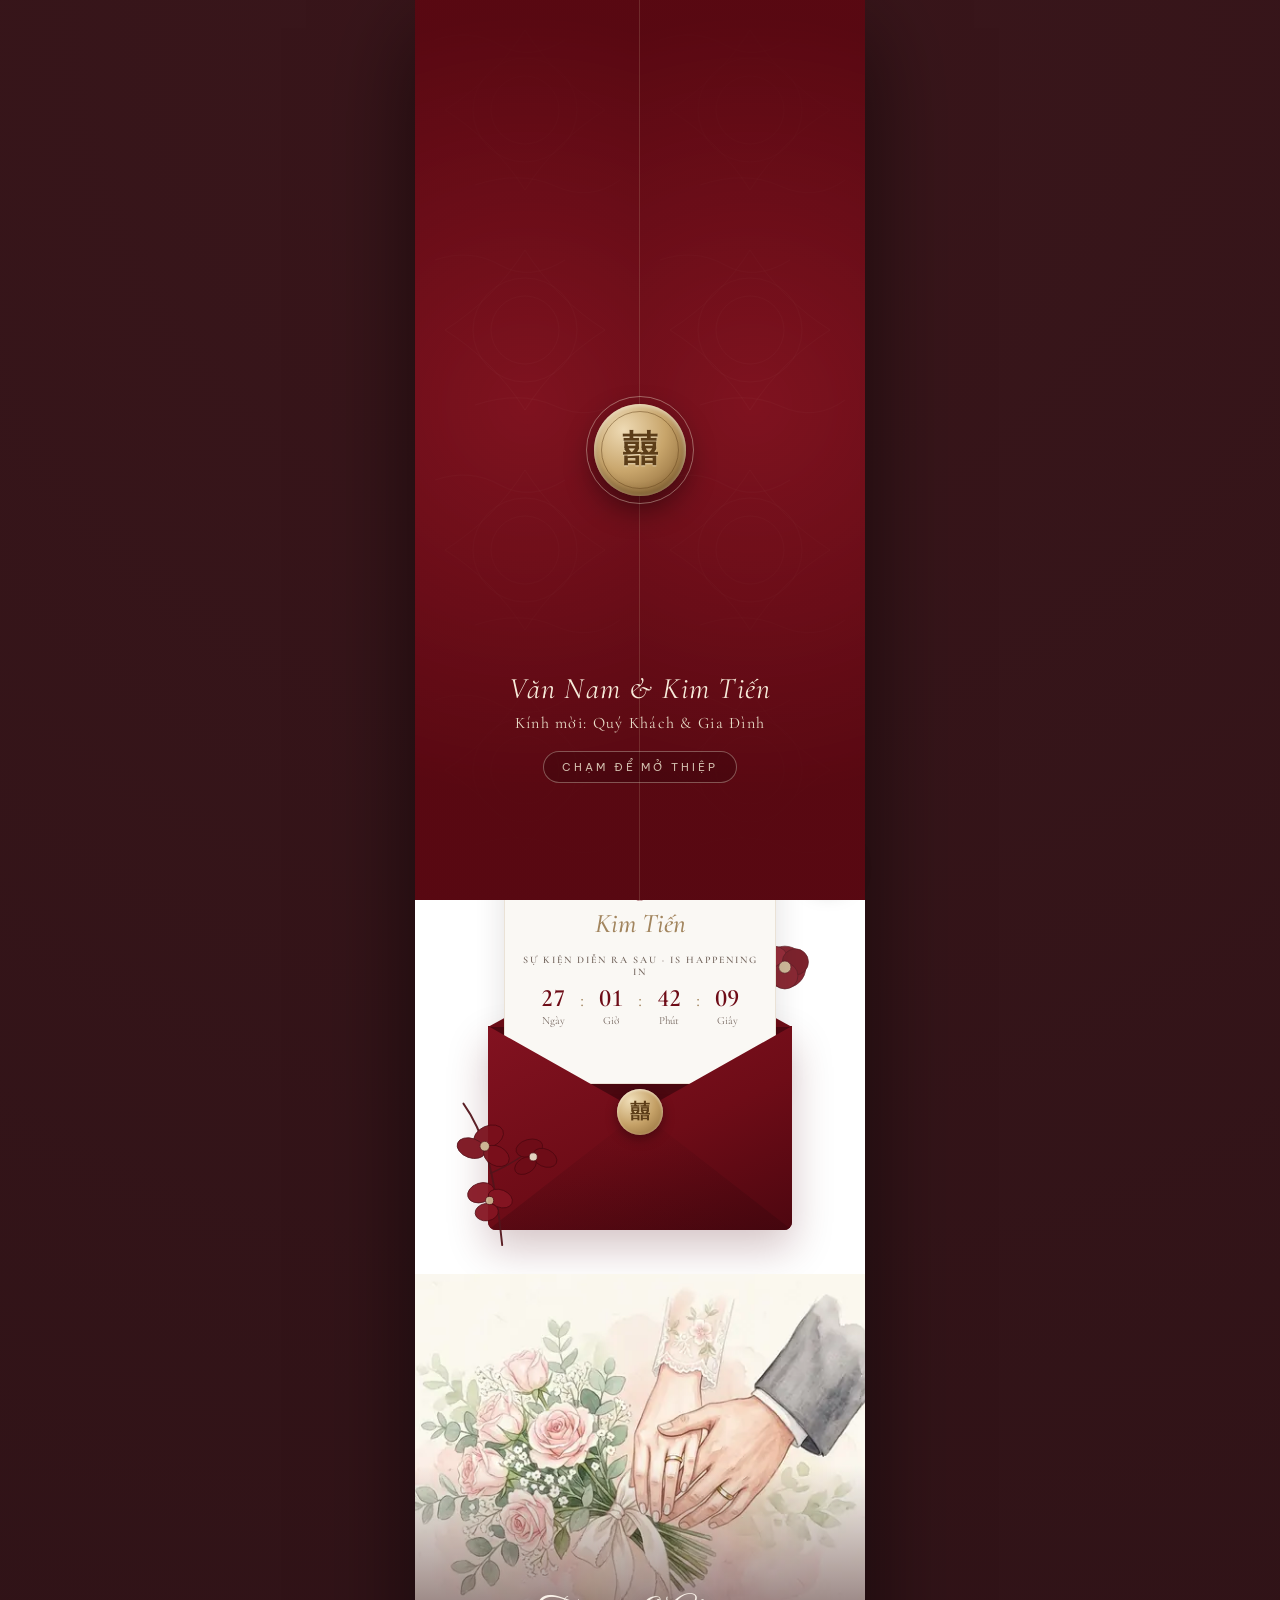
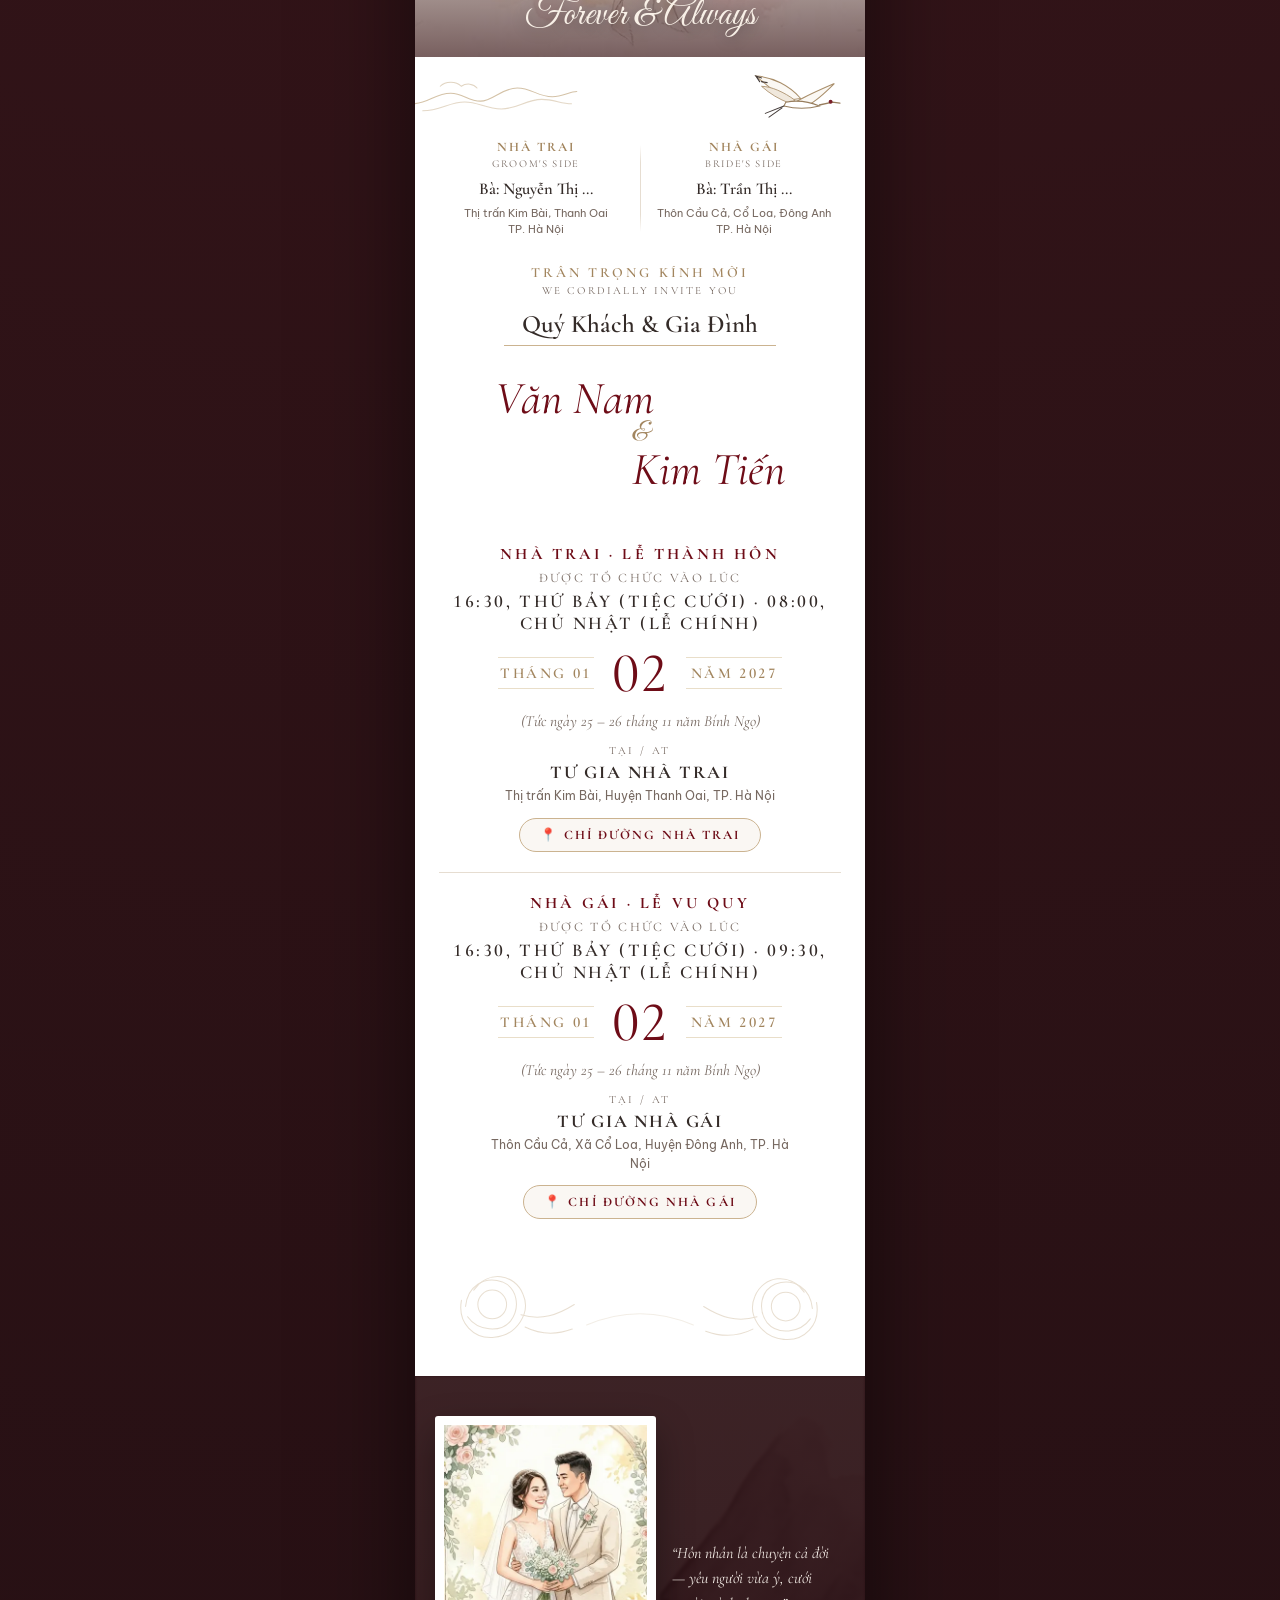
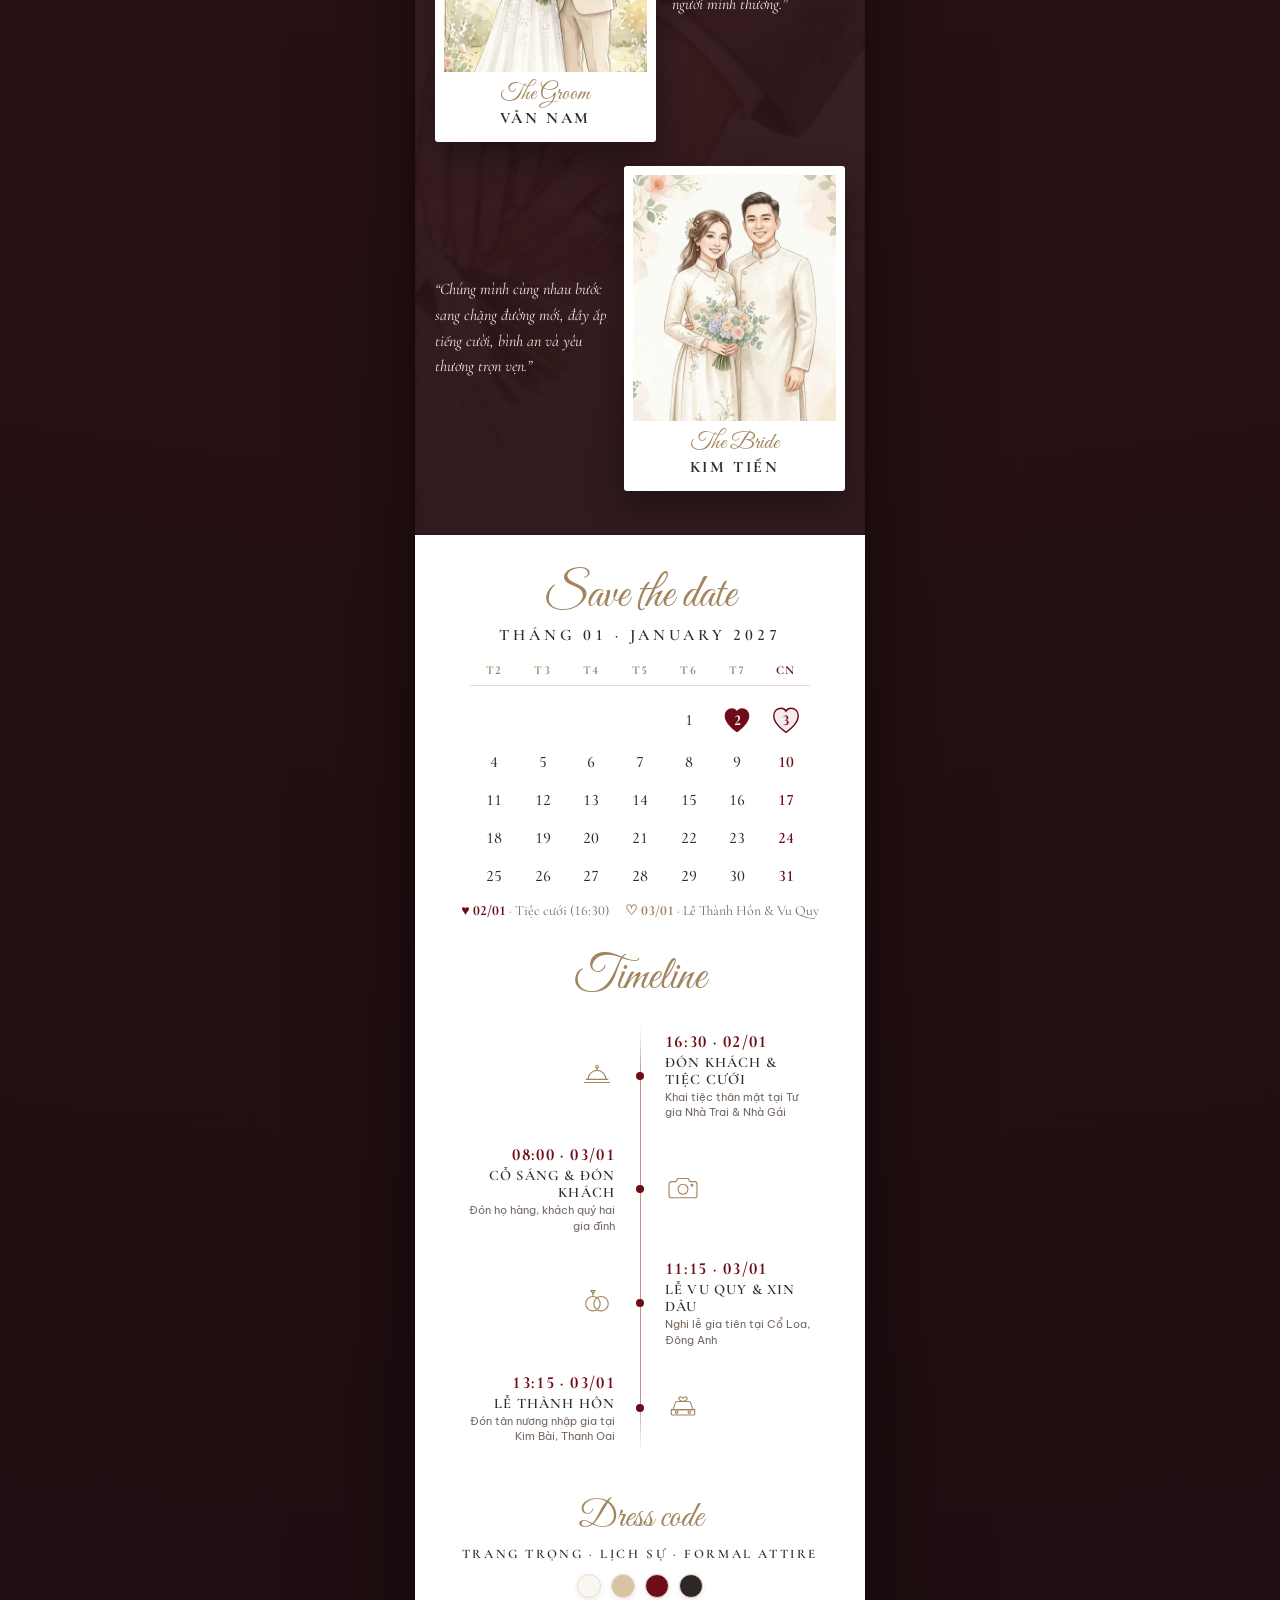
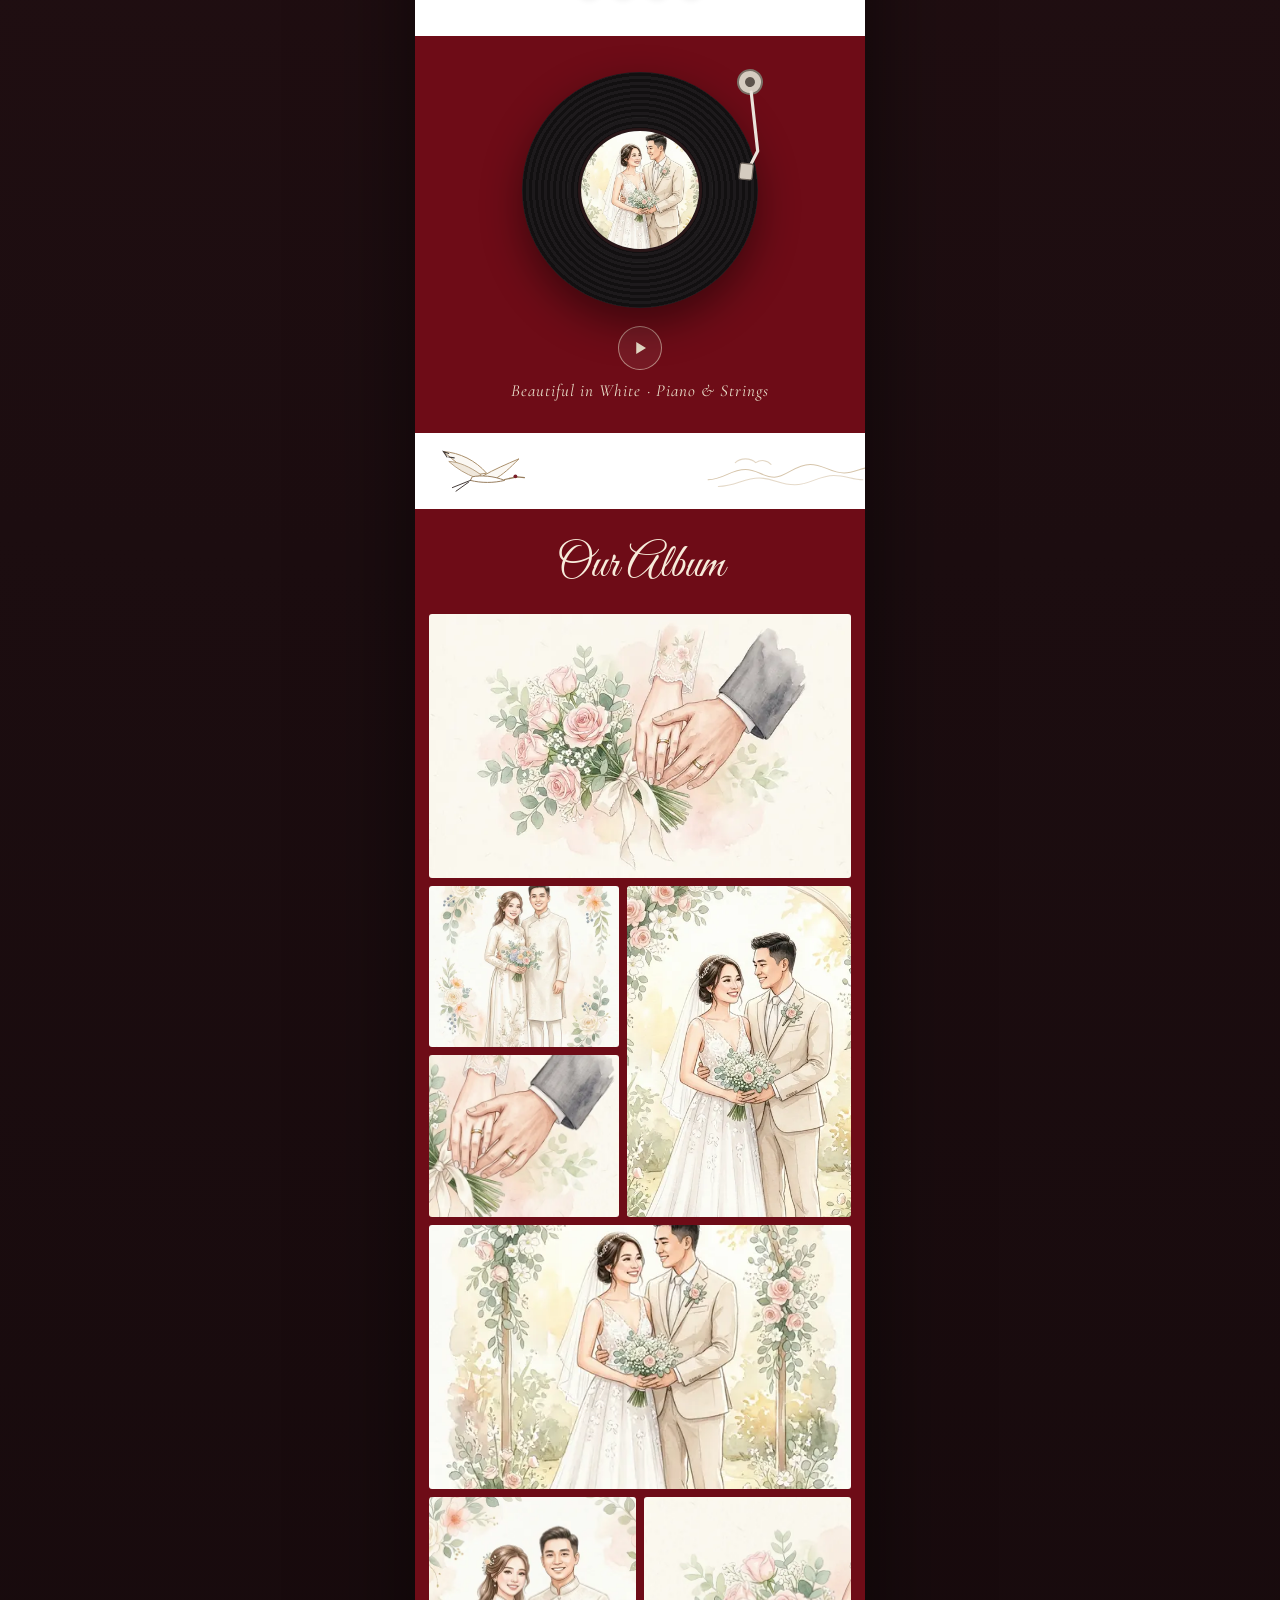
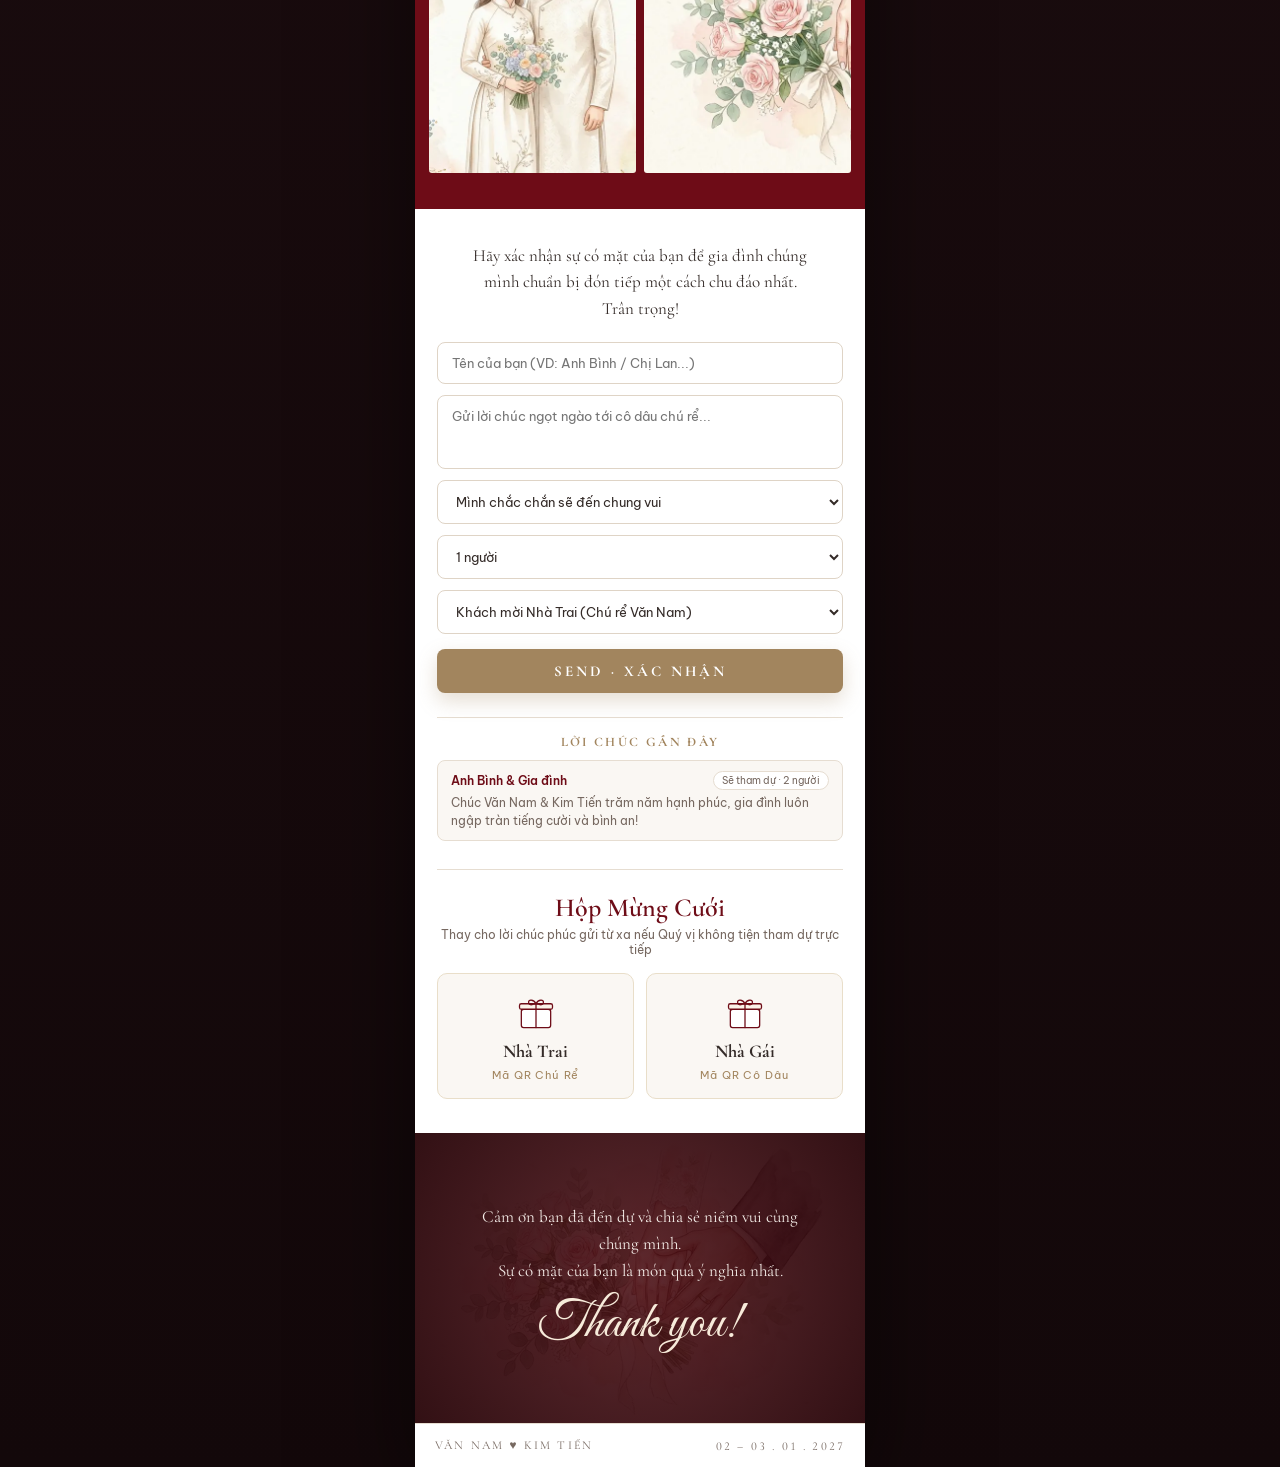
==== commit c31fe9d0: "feat: redesign invitation in luxury Indochine burgundy & gold editorial style with crisp legible Cor" ====
--- a/index.html
+++ b/index.html
@@ -4,391 +4,474 @@
   <meta charset="UTF-8" />
   <meta name="viewport" content="width=device-width, initial-scale=1.0, viewport-fit=cover" />
   <title>Thiệp Mời Cưới — Văn Nam &amp; Kim Tiến (02–03.01.2027)</title>
-  <meta name="description" content="Trân trọng kính mời Quý khách tới chung vui Tiệc Cưới (16h30 · 02/01/2027) & Lễ Thành Hôn / Lễ Vu Quy (03/01/2027) của hai gia đình tại Kim Bài (Thanh Oai) & Cổ Loa (Đông Anh)." />
-  <meta name="theme-color" content="#A81D24" />
-  <link rel="icon" type="image/svg+xml" href="data:image/svg+xml,%3Csvg xmlns='http://www.w3.org/2000/svg' viewBox='0 0 64 64'%3E%3Crect width='64' height='64' rx='16' fill='%23A81D24'/%3E%3Ctext x='32' y='44' text-anchor='middle' fill='%23FFF8EE' font-family='serif' font-size='34'%3E%E5%9B%8D%3C/text%3E%3C/svg%3E" />
+  <meta name="description" content="Trân trọng kính mời Quý khách tới chung vui Tiệc Cưới (16:30 · 02/01/2027) & Lễ Thành Hôn / Lễ Vu Quy (03/01/2027) của hai gia đình tại Kim Bài (Thanh Oai) & Cổ Loa (Đông Anh)." />
+  <meta name="theme-color" content="#6E0C17" />
+  <link rel="icon" type="image/svg+xml" href="data:image/svg+xml,%3Csvg xmlns='http://www.w3.org/2000/svg' viewBox='0 0 64 64'%3E%3Crect width='64' height='64' rx='16' fill='%236E0C17'/%3E%3Ctext x='32' y='44' text-anchor='middle' fill='%23E9DEC9' font-family='serif' font-size='34'%3E%E5%9B%8D%3C/text%3E%3C/svg%3E" />
 
   <!-- Open Graph / Zalo / Facebook Preview -->
   <meta property="og:type" content="website" />
   <meta property="og:title" content="Thiệp Mời Cưới — Văn Nam & Kim Tiến (02–03.01.2027)" />
-  <meta property="og:description" content="Trân trọng kính mời Quý khách tới chung vui Tiệc Cưới (16h30 · 02/01/2027) & Lễ Thành Hôn / Lễ Vu Quy (03/01/2027) của hai gia đình tại Kim Bài (Thanh Oai) & Cổ Loa (Đông Anh)." />
+  <meta property="og:description" content="Trân trọng kính mời Quý khách tới chung vui Tiệc Cưới (16:30 · 02/01/2027) & Lễ Thành Hôn / Lễ Vu Quy (03/01/2027) của hai gia đình tại Kim Bài (Thanh Oai) & Cổ Loa (Đông Anh)." />
   <meta property="og:image" content="https://namkun96.github.io/thiep-cuoi-vannam-kimtien/og-cover.jpeg" />
   <meta property="og:image:width" content="1200" />
   <meta property="og:image:height" content="630" />
   <meta property="og:locale" content="vi_VN" />
 
-  <!-- Luxury Vietnamese Google Fonts -->
+  <!-- Luxury Editorial Vietnamese Google Fonts (Cormorant Garamond + Great Vibes accents + Be Vietnam Pro) -->
   <link rel="preconnect" href="https://fonts.googleapis.com" />
   <link rel="preconnect" href="https://fonts.gstatic.com" crossorigin />
-  <link href="https://fonts.googleapis.com/css2?family=Alex+Brush&family=Be+Vietnam+Pro:ital,wght@0,400;0,500;0,600;0,700;1,400&family=Cormorant+Garamond:ital,wght@0,500;0,600;0,700;1,400;1,500;1,600;1,700&display=swap" rel="stylesheet" />
+  <link href="https://fonts.googleapis.com/css2?family=Be+Vietnam+Pro:wght@300;400;500;600&family=Cormorant+Garamond:ital,wght@0,400;0,500;0,600;0,700;1,400;1,500;1,600&family=Great+Vibes&display=swap" rel="stylesheet" />
 
   <link rel="stylesheet" href="./assets/style.css" />
 </head>
 <body data-mode="both" data-base=".">
 
-  <!-- ===== 0. LUXURY CRIMSON SILK CURTAIN ENVELOPE ===== -->
-  <div id="envelopeOverlay" class="env-overlay">
-    <div class="env-card">
-      <div class="env-door left" aria-hidden="true"></div>
-      <div class="env-door right" aria-hidden="true"></div>
-      <svg class="env-flap" viewBox="0 0 400 155" preserveAspectRatio="none" aria-hidden="true">
-        <path d="M0 0 L200 145 L400 0 Z" fill="#FFF8EE" />
-      </svg>
-
-      <div class="env-inner">
-        <div>
-          <p class="env-kicker">Save The Date</p>
-          <p id="envTitle" class="env-title">Thiệp Mời Lễ Thành Hôn &amp; Vu Quy</p>
-        </div>
-
-        <div>
-          <button id="btnWaxSeal" type="button" class="wax-seal" aria-label="Chạm dấu sáp để mở thiệp">
-            <span class="wax-hy">囍</span>
-            <span id="envMonogram" class="wax-mono">N ♥ T</span>
+  <!-- ===== 0. IMPERIAL BURGUNDY DOUBLE-DOOR OPENING (JMII 00:00 - 00:02) ===== -->
+  <div id="doorOverlay" class="door-overlay">
+    <div id="doorStage" class="door-stage" role="button" tabindex="0" aria-label="Chạm dấu sáp vàng để mở thiệp cưới">
+      <div class="door-panel left"></div>
+      <div class="door-panel right"></div>
+
+      <button type="button" class="door-seal-btn" aria-label="Mở thiệp cưới">
+        <span class="door-seal-hy">囍</span>
+      </button>
+
+      <div class="door-caption">
+        <p id="doorCouple" class="door-couple">Văn Nam &amp; Kim Tiến</p>
+        <p id="doorGuestLine" class="door-guest-line">Kính mời: Quý Khách &amp; Gia Đình</p>
+        <span class="door-hint">Chạm để mở thiệp</span>
+      </div>
+    </div>
+  </div>
+
+  <!-- ===== MAIN LUXURY EDITORIAL INVITATION SHELL ===== -->
+  <main class="shell">
+
+    <!-- 1. FULL-BLEED CINEMATIC HERO COVER -->
+    <section class="hero-cover">
+      <img id="heroCoverImg" class="hero-cover-img" src="./images/hero-arch.webp" alt="Văn Nam &amp; Kim Tiến" />
+      <div class="hero-cover-scrim" aria-hidden="true"></div>
+      <div class="hero-cover-text">
+        <h1 id="heroCoupleNames" class="hero-couple-names">Văn Nam <span class="amp">&amp;</span> Kim Tiến</h1>
+        <p class="hero-save-line">Save Our Date</p>
+        <p id="heroDateSub" class="hero-date-sub lnum">02 – 03 . 01 . 2027</p>
+      </div>
+    </section>
+
+    <!-- INDOCHINE GOLD CLOUDS & CRANE TRANSITION -->
+    <div class="ornament-band" aria-hidden="true">
+      <div class="ornament-cloud-left"><svg viewBox="0 0 200 64" fill="none" stroke="#C6AE8A" stroke-width="1.2" stroke-linecap="round">
+  <path d="M6 42 C24 42 32 30 50 30 C64 30 70 39 84 39 C98 39 108 24 126 24 C142 24 150 34 166 34 C178 34 186 28 194 28"/>
+  <path d="M18 50 C38 50 48 40 66 40 C82 40 90 48 108 48 C126 48 136 37 154 37 C168 37 176 42 188 42" opacity="0.65"/>
+  <path d="M38 22 C44 16 56 16 62 22 C68 18 76 19 80 24" opacity="0.7"/>
+</svg></div>
+      <div class="ornament-crane-right"><svg viewBox="0 0 120 76" fill="none">
+  <path d="M64 38 C52 24 34 15 16 14 C28 24 38 33 50 40 Z" fill="#FBF8F3" stroke="#A2855E" stroke-width="1.1"/>
+  <path d="M58 40 C46 31 32 25 22 25 C31 33 41 39 52 43 Z" fill="#EFE7DA" stroke="#A2855E" stroke-width="0.9"/>
+  <path d="M60 41 C72 34 86 28 100 22 C90 32 82 40 72 45 Z" fill="#FBF8F3" stroke="#A2855E" stroke-width="1.1"/>
+  <path d="M48 42 C58 40 72 41 84 46 C72 49 58 49 46 46 Z" fill="#FFFFFF" stroke="#8F7350" stroke-width="1.1"/>
+  <path d="M84 45 L98 42 L106 43" stroke="#8F7350" stroke-width="1.4" stroke-linecap="round"/>
+  <circle cx="96" cy="41.5" r="2.1" fill="#6E0C17"/>
+  <path d="M46 46 L26 54 M44 48 L30 58" stroke="#342B28" stroke-width="1.1" stroke-linecap="round"/>
+  <path d="M22 16 L16 14 L20 20 M28 21 L22 20" stroke="#342B28" stroke-width="1.2" stroke-linecap="round"/>
+</svg></div>
+    </div>
+
+    <!-- 2. SELF-OPENING BURGUNDY ENVELOPE & RISING COUNTDOWN LETTER (JMII 00:05 - 00:09) -->
+    <section class="envelope-stage-section">
+      <div id="envScene" class="env-scene" title="Chạm để đóng / mở phong bì">
+        <div class="orchid-accent-left" aria-hidden="true"><svg viewBox="0 0 130 165" fill="none">
+  <path d="M58 160 C55 128 50 96 42 66 C36 44 28 28 18 14" stroke="#53141B" stroke-width="2" stroke-linecap="round"/>
+  <path d="M46 86 C64 78 82 68 96 54" stroke="#53141B" stroke-width="1.5" stroke-linecap="round"/>
+  <g fill="#7A101C" stroke="#4D0810" stroke-width="0.8">
+    <ellipse cx="44" cy="48" rx="16" ry="11" transform="rotate(-24 44 48)"/>
+    <ellipse cx="26" cy="60" rx="15" ry="10" transform="rotate(20 26 60)"/>
+    <ellipse cx="52" cy="68" rx="14" ry="10" transform="rotate(28 52 68)"/>
+    <circle cx="40" cy="58" r="5" fill="#CBB390"/>
+  </g>
+  <g fill="#6E0C17" stroke="#4D0810" stroke-width="0.8">
+    <ellipse cx="86" cy="60" rx="14" ry="9" transform="rotate(-15 86 60)"/>
+    <ellipse cx="102" cy="70" rx="13" ry="9" transform="rotate(25 102 70)"/>
+    <ellipse cx="82" cy="78" rx="12" ry="8" transform="rotate(-30 82 78)"/>
+    <circle cx="90" cy="69" r="4.2" fill="#E9DEC9"/>
+  </g>
+  <g fill="#851522" stroke="#4D0810" stroke-width="0.8">
+    <ellipse cx="36" cy="106" rx="14" ry="10" transform="rotate(-18 36 106)"/>
+    <ellipse cx="56" cy="112" rx="13" ry="9" transform="rotate(22 56 112)"/>
+    <ellipse cx="42" cy="126" rx="12" ry="9" transform="rotate(-8 42 126)"/>
+    <circle cx="45" cy="114" r="4.2" fill="#CBB390"/>
+  </g>
+</svg></div>
+        <div class="peony-accent-right" aria-hidden="true">
+          <svg viewBox="0 0 110 110" fill="none">
+            <g fill="#7A101C" stroke="#4D0810" stroke-width="0.8">
+              <circle cx="56" cy="54" r="24"/>
+              <circle cx="44" cy="46" r="16" fill="#8C1826"/>
+              <circle cx="68" cy="48" r="15" fill="#6E0C17"/>
+              <circle cx="56" cy="64" r="15" fill="#7D121F"/>
+              <circle cx="56" cy="54" r="7" fill="#CBB390"/>
+            </g>
+          </svg>
+        </div>
+
+        <div class="env-pocket-back">
+          <div class="env-flap-tri"></div>
+
+          <div class="env-letter-card">
+            <p class="letter-kicker">Trân trọng kính mời dự lễ cưới của<br/>You're invited to the wedding of</p>
+            <p id="letterNames" class="letter-names">Văn Nam<span class="amp-small">&amp;</span>Kim Tiến</p>
+            <p class="letter-cd-kicker">Sự kiện diễn ra sau · Is happening in</p>
+            <div class="letter-cd-row lnum">
+              <div class="lcd-unit-col"><span id="cdDays" class="lcd-num">00</span><span class="lcd-lbl">Ngày</span></div>
+              <span class="lcd-sep">:</span>
+              <div class="lcd-unit-col"><span id="cdHours" class="lcd-num">00</span><span class="lcd-lbl">Giờ</span></div>
+              <span class="lcd-sep">:</span>
+              <div class="lcd-unit-col"><span id="cdMins" class="lcd-num">00</span><span class="lcd-lbl">Phút</span></div>
+              <span class="lcd-sep">:</span>
+              <div class="lcd-unit-col"><span id="cdSecs" class="lcd-num">00</span><span class="lcd-lbl">Giây</span></div>
+            </div>
+          </div>
+
+          <div class="env-pocket-front"></div>
+          <div class="env-mini-seal" aria-hidden="true">囍</div>
+        </div>
+      </div>
+    </section>
+
+    <!-- 3. FULL-BLEED "Forever & Always" INTERLUDE PHOTO -->
+    <section id="interludePhoto" class="interlude-photo reveal">
+      <img id="interludeImg" src="./images/banner-rings.webp" alt="Forever and Always" loading="lazy" />
+      <p class="interlude-script">Forever &amp; Always</p>
+    </section>
+
+    <!-- INDOCHINE CLOUDS & CRANE ABOVE FORMAL SUITE -->
+    <div class="ornament-band" aria-hidden="true">
+      <div class="ornament-cloud-left"><svg viewBox="0 0 200 64" fill="none" stroke="#C6AE8A" stroke-width="1.2" stroke-linecap="round">
+  <path d="M6 42 C24 42 32 30 50 30 C64 30 70 39 84 39 C98 39 108 24 126 24 C142 24 150 34 166 34 C178 34 186 28 194 28"/>
+  <path d="M18 50 C38 50 48 40 66 40 C82 40 90 48 108 48 C126 48 136 37 154 37 C168 37 176 42 188 42" opacity="0.65"/>
+  <path d="M38 22 C44 16 56 16 62 22 C68 18 76 19 80 24" opacity="0.7"/>
+</svg></div>
+      <div class="ornament-crane-right"><svg viewBox="0 0 120 76" fill="none">
+  <path d="M64 38 C52 24 34 15 16 14 C28 24 38 33 50 40 Z" fill="#FBF8F3" stroke="#A2855E" stroke-width="1.1"/>
+  <path d="M58 40 C46 31 32 25 22 25 C31 33 41 39 52 43 Z" fill="#EFE7DA" stroke="#A2855E" stroke-width="0.9"/>
+  <path d="M60 41 C72 34 86 28 100 22 C90 32 82 40 72 45 Z" fill="#FBF8F3" stroke="#A2855E" stroke-width="1.1"/>
+  <path d="M48 42 C58 40 72 41 84 46 C72 49 58 49 46 46 Z" fill="#FFFFFF" stroke="#8F7350" stroke-width="1.1"/>
+  <path d="M84 45 L98 42 L106 43" stroke="#8F7350" stroke-width="1.4" stroke-linecap="round"/>
+  <circle cx="96" cy="41.5" r="2.1" fill="#6E0C17"/>
+  <path d="M46 46 L26 54 M44 48 L30 58" stroke="#342B28" stroke-width="1.1" stroke-linecap="round"/>
+  <path d="M22 16 L16 14 L20 20 M28 21 L22 20" stroke="#342B28" stroke-width="1.2" stroke-linecap="round"/>
+</svg></div>
+    </div>
+
+    <!-- 4. FORMAL TWO-FAMILY INVITATION SUITE (JMII 00:11 - 00:18) -->
+    <section class="formal-suite">
+      <div class="families-formal">
+        <div class="reveal from-left">
+          <p id="famLeftVi" class="fam-col-title">Nhà Trai</p>
+          <p id="famLeftEn" class="fam-col-en">Groom's Side</p>
+          <p id="famLeftParent" class="fam-col-parent">Bà: Nguyễn Thị ...</p>
+          <p id="famLeftAddr" class="fam-col-addr">Thị trấn Kim Bài, Thanh Oai<br/>TP. Hà Nội</p>
+        </div>
+        <div class="reveal from-right">
+          <p id="famRightVi" class="fam-col-title">Nhà Gái</p>
+          <p id="famRightEn" class="fam-col-en">Bride's Side</p>
+          <p id="famRightParent" class="fam-col-parent">Bà: Trần Thị ...</p>
+          <p id="famRightAddr" class="fam-col-addr">Thôn Cầu Cả, Cổ Loa, Đông Anh<br/>TP. Hà Nội</p>
+        </div>
+      </div>
+
+      <div class="reveal">
+        <p class="invite-formal-kicker">Trân Trọng Kính Mời</p>
+        <p class="invite-formal-en">We Cordially Invite You</p>
+        <p id="formalGuestName" class="guest-underline">Quý Khách &amp; Gia Đình</p>
+      </div>
+
+      <div class="formal-couple-names reveal">
+        <p id="formalNameTop" class="formal-name-top">Văn Nam</p>
+        <span class="formal-name-amp" aria-hidden="true">&amp;</span>
+        <p id="formalNameBottom" class="formal-name-bottom">Kim Tiến</p>
+      </div>
+
+      <div id="formalEventsList"></div>
+
+      <div class="peony-footer-svg" aria-hidden="true"><svg viewBox="0 0 380 110" fill="none" stroke="#C9B393" stroke-width="1" stroke-linecap="round">
+  <g transform="translate(46,56)">
+    <circle cx="0" cy="0" r="14"/><path d="M-26 2 C-24 -18 -8 -28 10 -22 C24 -16 28 2 18 16 C8 28 -14 26 -24 12"/>
+    <path d="M-18 -14 C-4 -34 22 -30 30 -10 C38 8 24 30 2 32 C-18 34 -34 18 -30 -4"/>
+    <path d="M28 10 C48 16 64 10 80 0 M32 22 C48 30 62 30 78 24"/>
+  </g>
+  <g transform="translate(332,58) scale(-1,1)">
+    <circle cx="0" cy="0" r="14"/><path d="M-26 2 C-24 -18 -8 -28 10 -22 C24 -16 28 2 18 16 C8 28 -14 26 -24 12"/>
+    <path d="M-18 -14 C-4 -34 22 -30 30 -10 C38 8 24 30 2 32 C-18 34 -34 18 -30 -4"/>
+    <path d="M28 10 C48 16 64 10 80 0 M32 22 C48 30 62 30 78 24"/>
+  </g>
+  <path d="M138 76 Q190 54 242 76" opacity="0.55"/>
+</svg></div>
+    </section>
+
+    <!-- 5. DARK EDITORIAL POLAROID COUPLE STORY (JMII 00:19 - 00:22) -->
+    <section class="polaroid-story">
+      <img id="storyBgImg" class="polaroid-story-bg" src="./images/hands-rings.webp" alt="" aria-hidden="true" loading="lazy" />
+
+      <div class="story-grid">
+        <div class="story-row">
+          <div id="polaroidCard1" class="polaroid-card reveal from-left">
+            <img id="polaroid1Img" class="polaroid-img" src="./images/arch-closeup.webp" alt="Chú Rể Văn Nam" loading="lazy" />
+            <p id="polaroid1Role" class="polaroid-role">The Groom</p>
+            <p id="polaroid1Name" class="polaroid-name">Văn Nam</p>
+          </div>
+          <p class="story-copy reveal from-right">
+            “Hôn nhân là chuyện cả đời — yêu người vừa ý, cưới người mình thương.”
+          </p>
+        </div>
+
+        <div class="story-row reverse">
+          <p class="story-copy reveal from-left">
+            “Chúng mình cùng nhau bước sang chặng đường mới, đầy ắp tiếng cười, bình an và yêu thương trọn vẹn.”
+          </p>
+          <div id="polaroidCard2" class="polaroid-card reveal from-right">
+            <img id="polaroid2Img" class="polaroid-img" src="./images/aodai-closeup.webp" alt="Cô Dâu Kim Tiến" loading="lazy" />
+            <p id="polaroid2Role" class="polaroid-role">The Bride</p>
+            <p id="polaroid2Name" class="polaroid-name">Kim Tiến</p>
+          </div>
+        </div>
+      </div>
+    </section>
+
+    <!-- 6. SAVE THE DATE CALENDAR, VERTICAL TIMELINE & DRESS CODE (JMII 00:22 - 00:26) -->
+    <section class="schedule-suite">
+      <div class="reveal">
+        <p class="accent-heading">Save the date</p>
+        <p class="cal-sub-month lnum">Tháng 01 · January 2027</p>
+      </div>
+
+      <div class="reveal">
+        <div class="cal-clean-grid">
+          <div class="cal-hd">T2</div>
+          <div class="cal-hd">T3</div>
+          <div class="cal-hd">T4</div>
+          <div class="cal-hd">T5</div>
+          <div class="cal-hd">T6</div>
+          <div class="cal-hd">T7</div>
+          <div class="cal-hd" style="color:var(--burgundy);">CN</div>
+        </div>
+        <div id="calendarDays" class="cal-clean-grid"></div>
+        <div class="cal-notes">
+          <span><strong style="color:var(--burgundy);">♥ 02/01</strong> · Tiệc cưới (16:30)</span>
+          <span><strong style="color:var(--gold);">♡ 03/01</strong> · Lễ Thành Hôn &amp; Vu Quy</span>
+        </div>
+      </div>
+
+      <div class="reveal">
+        <p class="accent-heading">Timeline</p>
+      </div>
+      <div id="timelineAxis" class="timeline-axis"></div>
+
+      <div class="dresscode-wrap reveal">
+        <p class="dress-title">Dress code</p>
+        <p class="dress-sub">Trang Trọng · Lịch Sự · Formal Attire</p>
+        <div class="dress-swatches" aria-label="Gợi ý bảng màu trang phục">
+          <span class="swatch" style="background:#FAF6F0;" title="Kem ngà"></span>
+          <span class="swatch" style="background:#D8C3A5;" title="Be vàng"></span>
+          <span class="swatch" style="background:#6E0C17;" title="Đỏ rượu vang"></span>
+          <span class="swatch" style="background:#2F2726;" title="Đen thanh lịch"></span>
+        </div>
+      </div>
+    </section>
+
+    <!-- 7. SPINNING VINYL RECORD PLAYER FEATURE BLOCK (JMII 00:26 - 00:27) -->
+    <section id="vinylSection" class="vinyl-section">
+      <div id="vinylStage" class="vinyl-stage reveal" title="Chạm đĩa nhạc để bật / tạm dừng Beautiful in White">
+        <div class="vinyl-record">
+          <img id="vinylLabelImg" class="vinyl-label-img" src="./images/arch-closeup.webp" alt="Beautiful in White" loading="lazy" />
+        </div>
+        <svg class="vinyl-arm" viewBox="0 0 68 112" fill="none" aria-hidden="true">
+          <circle cx="48" cy="18" r="12" fill="#D5CCC0" stroke="#7A7066" stroke-width="2"/>
+          <circle cx="48" cy="18" r="5" fill="#5D544C"/>
+          <path d="M46 28 L34 86 L22 98" stroke="#EAE3DA" stroke-width="3.2" stroke-linecap="round" stroke-linejoin="round"/>
+          <rect x="14" y="92" width="13" height="16" rx="2" transform="rotate(24 14 92)" fill="#D5CCC0" stroke="#6E645B" stroke-width="1.2"/>
+        </svg>
+      </div>
+
+      <button id="vinylPlayBtn" type="button" class="vinyl-play-btn" aria-label="Phát hoặc tạm dừng nhạc nền">
+        <svg id="vinylPlayIcon" width="18" height="18" viewBox="0 0 24 24" aria-hidden="true">
+          <polygon points="7,4 20,12 7,20" fill="currentColor"/>
+        </svg>
+      </button>
+      <p class="vinyl-song-name">Beautiful in White · Piano &amp; Strings</p>
+    </section>
+
+    <!-- INDOCHINE CRANE & CLOUD TRANSITION INTO ALBUM -->
+    <div class="ornament-band" aria-hidden="true">
+      <div class="ornament-crane-left"><svg viewBox="0 0 120 76" fill="none">
+  <path d="M64 38 C52 24 34 15 16 14 C28 24 38 33 50 40 Z" fill="#FBF8F3" stroke="#A2855E" stroke-width="1.1"/>
+  <path d="M58 40 C46 31 32 25 22 25 C31 33 41 39 52 43 Z" fill="#EFE7DA" stroke="#A2855E" stroke-width="0.9"/>
+  <path d="M60 41 C72 34 86 28 100 22 C90 32 82 40 72 45 Z" fill="#FBF8F3" stroke="#A2855E" stroke-width="1.1"/>
+  <path d="M48 42 C58 40 72 41 84 46 C72 49 58 49 46 46 Z" fill="#FFFFFF" stroke="#8F7350" stroke-width="1.1"/>
+  <path d="M84 45 L98 42 L106 43" stroke="#8F7350" stroke-width="1.4" stroke-linecap="round"/>
+  <circle cx="96" cy="41.5" r="2.1" fill="#6E0C17"/>
+  <path d="M46 46 L26 54 M44 48 L30 58" stroke="#342B28" stroke-width="1.1" stroke-linecap="round"/>
+  <path d="M22 16 L16 14 L20 20 M28 21 L22 20" stroke="#342B28" stroke-width="1.2" stroke-linecap="round"/>
+</svg></div>
+      <div class="ornament-cloud-right"><svg viewBox="0 0 200 64" fill="none" stroke="#C6AE8A" stroke-width="1.2" stroke-linecap="round">
+  <path d="M6 42 C24 42 32 30 50 30 C64 30 70 39 84 39 C98 39 108 24 126 24 C142 24 150 34 166 34 C178 34 186 28 194 28"/>
+  <path d="M18 50 C38 50 48 40 66 40 C82 40 90 48 108 48 C126 48 136 37 154 37 C168 37 176 42 188 42" opacity="0.65"/>
+  <path d="M38 22 C44 16 56 16 62 22 C68 18 76 19 80 24" opacity="0.7"/>
+</svg></div>
+    </div>
+
+    <!-- 8. IMPERIAL BURGUNDY "Our Album" GALLERY (JMII 00:28 - 00:33) -->
+    <section id="secAlbum" class="album-burgundy">
+      <h2 class="album-heading reveal">Our Album</h2>
+
+      <div class="album-grid">
+        <div class="al-frame wide reveal" data-album-idx="0">
+          <img src="./images/banner-rings.webp" alt="Ảnh cưới 1" loading="lazy" />
+        </div>
+
+        <div class="album-row-asym">
+          <div class="album-stack-col">
+            <div class="al-frame square reveal from-left" data-album-idx="1">
+              <img src="./images/aodai-full.webp" alt="Ảnh cưới 2" loading="lazy" />
+            </div>
+            <div class="al-frame square reveal from-left" data-album-idx="3">
+              <img src="./images/hands-rings.webp" alt="Ảnh cưới 4" loading="lazy" />
+            </div>
+          </div>
+          <div class="al-frame fill reveal from-right" data-album-idx="2">
+            <img src="./images/arch-closeup.webp" alt="Ảnh cưới 3" loading="lazy" />
+          </div>
+        </div>
+
+        <div class="al-frame wide reveal" data-album-idx="4">
+          <img src="./images/hero-arch.webp" alt="Ảnh cưới 5" loading="lazy" />
+        </div>
+
+        <div class="album-row-two">
+          <div class="al-frame tall reveal from-left" data-album-idx="5">
+            <img src="./images/aodai-closeup.webp" alt="Ảnh cưới 6" loading="lazy" />
+          </div>
+          <div class="al-frame tall reveal from-right" data-album-idx="6">
+            <img src="./images/bouquet.webp" alt="Ảnh cưới 7" loading="lazy" />
+          </div>
+        </div>
+      </div>
+    </section>
+
+    <!-- 9. RSVP FORM & MINIMALIST HỘP MỪNG CƯỚI (JMII 00:33 - 00:38) -->
+    <section id="secRsvp" class="rsvp-suite">
+      <p class="rsvp-intro reveal">
+        Hãy xác nhận sự có mặt của bạn để gia đình chúng mình chuẩn bị đón tiếp một cách chu đáo nhất. Trân trọng!
+      </p>
+
+      <form id="rsvpForm" class="rsvp-form reveal">
+        <input id="rsvpName" type="text" required class="rsvp-field" placeholder="Tên của bạn (VD: Anh Bình / Chị Lan...)" />
+        <textarea id="rsvpWish" rows="3" class="rsvp-field" style="resize:none;" placeholder="Gửi lời chúc ngọt ngào tới cô dâu chú rể..."></textarea>
+
+        <select id="rsvpStatus" class="rsvp-field" aria-label="Xác nhận tham dự">
+          <option value="Sẽ tham dự">Mình chắc chắn sẽ đến chung vui</option>
+          <option value="Rất tiếc bận">Rất tiếc mình không thể tham dự</option>
+        </select>
+
+        <select id="rsvpCount" class="rsvp-field" aria-label="Số người tham dự">
+          <option value="1 người">1 người</option>
+          <option value="2 người">2 người</option>
+          <option value="3-4 người">3 – 4 người (Gia đình)</option>
+        </select>
+
+        <select id="rsvpSide" class="rsvp-field" aria-label="Khách mời của gia đình nào">
+          <option value="Khách Nhà Trai">Khách mời Nhà Trai (Chú rể Văn Nam)</option>
+          <option value="Khách Nhà Gái">Khách mời Nhà Gái (Cô dâu Kim Tiến)</option>
+        </select>
+
+        <button id="rsvpSubmitBtn" type="submit" class="rsvp-submit">Send · Xác Nhận</button>
+      </form>
+
+      <div class="wishes-drawer reveal">
+        <p class="wishes-kicker">Lời Chúc Gần Đây</p>
+        <div id="wishesList" class="wishes-list">
+          <div class="wish-card">
+            <div class="wish-top">
+              <span class="wish-author">Anh Bình &amp; Gia đình</span>
+              <span class="wish-tag">Sẽ tham dự · 2 người</span>
+            </div>
+            <p class="wish-body">Chúc Văn Nam &amp; Kim Tiến trăm năm hạnh phúc, gia đình luôn ngập tràn tiếng cười và bình an!</p>
+          </div>
+        </div>
+      </div>
+
+      <!-- Minimalist Hộp Mừng Cưới -->
+      <div class="gift-block reveal">
+        <h2 class="gift-heading">Hộp Mừng Cưới</h2>
+        <p class="gift-note">Thay cho lời chúc phúc gửi từ xa nếu Quý vị không tiện tham dự trực tiếp</p>
+        <div class="gift-duo">
+          <button id="giftTileGroom" type="button" class="gift-tile btn-open-gift" data-qr-open="groom">
+            <svg class="gift-tile-icon" viewBox="0 0 48 48" fill="none" stroke="#6E0C17" stroke-width="1.4" stroke-linecap="round" stroke-linejoin="round" aria-hidden="true">
+              <rect x="8" y="21" width="32" height="20" rx="2.5" fill="#FFFFFF"/>
+              <rect x="6" y="15" width="36" height="6" rx="2" fill="#FAF2E8"/>
+              <path d="M24 15v26M24 15c-2.5-5-9-5-8-1s5.5 1 8 1Zm0 0c2.5-5 9-5 8-1s-5.5 1-8 1Z"/>
+            </svg>
+            <span class="gift-tile-title">Nhà Trai</span>
+            <span class="gift-tile-sub">Mã QR Chú Rể</span>
           </button>
-          <h2 id="envCoupleNames" class="env-names">Văn Nam &amp; Kim Tiến</h2>
-          <p id="envDateStr" class="env-date">02 – 03 . 01 . 2027</p>
-        </div>
-
-        <div style="width:100%;">
-          <div class="env-guest-box">
-            <p class="env-guest-label">Trân trọng kính mời</p>
-            <p id="envGuestName" class="env-guest-name">Quý Khách &amp; Gia Đình</p>
-          </div>
-          <button id="btnOpenEnv" type="button" class="env-open-btn">✨ Mở Thiệp Mời ✨</button>
-        </div>
+
+          <button id="giftTileBride" type="button" class="gift-tile btn-open-gift" data-qr-open="bride">
+            <svg class="gift-tile-icon" viewBox="0 0 48 48" fill="none" stroke="#6E0C17" stroke-width="1.4" stroke-linecap="round" stroke-linejoin="round" aria-hidden="true">
+              <rect x="8" y="21" width="32" height="20" rx="2.5" fill="#FFFFFF"/>
+              <rect x="6" y="15" width="36" height="6" rx="2" fill="#FAF2E8"/>
+              <path d="M24 15v26M24 15c-2.5-5-9-5-8-1s5.5 1 8 1Zm0 0c2.5-5 9-5 8-1s-5.5 1-8 1Z"/>
+            </svg>
+            <span class="gift-tile-title">Nhà Gái</span>
+            <span class="gift-tile-sub">Mã QR Cô Dâu</span>
+          </button>
+        </div>
+      </div>
+    </section>
+
+    <!-- 10. CINEMATIC DARK-VIGNETTE "Thank you!" FOOTER (JMII 00:36 - 00:37) -->
+    <footer class="footer-cinema">
+      <img id="footerBgImg" class="footer-cinema-bg" src="./images/banner-rings.webp" alt="" aria-hidden="true" loading="lazy" />
+      <div class="footer-cinema-inner reveal">
+        <p class="footer-quote">
+          Cảm ơn bạn đã đến dự và chia sẻ niềm vui cùng chúng mình.<br/>
+          Sự có mặt của bạn là món quà ý nghĩa nhất.
+        </p>
+        <p class="footer-thanks-script">Thank you!</p>
+      </div>
+    </footer>
+    <div class="footer-bar lnum">
+      <span id="footerBrand">VĂN NAM ♥ KIM TIẾN</span>
+      <span>02 – 03 . 01 . 2027</span>
+    </div>
+
+  </main>
+
+  <!-- DISCREET FLOATING AUDIO BUTTON (BOTTOM-RIGHT, JMII STYLE) -->
+  <audio id="bgMusic" src="./music/beautiful-in-white.mp3" loop preload="auto" playsinline></audio>
+  <button id="musicToggleBtn" type="button" class="audio-fab" aria-label="Bật hoặc tắt nhạc nền Beautiful in White" aria-pressed="false" title="Beautiful in White">
+    <span class="audio-fab-ring" aria-hidden="true"></span>
+    <svg viewBox="0 0 24 24" fill="none" stroke="currentColor" stroke-width="1.8" stroke-linecap="round" stroke-linejoin="round" aria-hidden="true">
+      <polygon points="11 5 6 9 2 9 2 15 6 15 11 19 11 5"></polygon>
+      <path d="M15.54 8.46a5 5 0 0 1 0 7.07"></path>
+      <path d="M19.07 4.93a10 10 0 0 1 0 14.14"></path>
+    </svg>
+    <span class="audio-fab-slash" aria-hidden="true"></span>
+  </button>
+
+  <!-- ===== RSVP THANK-YOU CONFIRMATION POPUP (JMII 00:44) ===== -->
+  <div id="rsvpThanksModal" class="modal-backdrop hidden">
+    <div class="modal-box rsvp-thanks-card">
+      <button id="btnCloseThanks" type="button" class="rsvp-thanks-close" aria-label="Đóng">✕</button>
+      <img id="rsvpThanksPhoto" class="rsvp-thanks-photo" src="./images/aodai-closeup.webp" alt="Văn Nam &amp; Kim Tiến" />
+      <div class="rsvp-thanks-body">
+        <p class="rsvp-thanks-text">
+          Cảm ơn bạn đã dành thời gian phản hồi.<br/>
+          Chúng mình vô cùng trân quý tình cảm &amp; lời chúc phúc của bạn!
+        </p>
+        <p class="rsvp-thanks-script">Thank you!</p>
       </div>
     </div>
   </div>
-
-  <!-- ===== CONTINUOUS FALLING HEARTS OVERLAY ===== -->
-  <div id="heartsLayer" class="hearts-layer" aria-hidden="true"></div>
-
-  <!-- ===== MAIN EDITORIAL INVITATION SHELL ===== -->
-  <main class="shell">
-    <div class="content">
-
-      <!-- 1. HERO: STAGGERED CALLIGRAPHY NAMES + 3-PANEL TRIPTYCH PORTRAIT -->
-      <section class="hero">
-        <p class="hero-kicker">Save The Date</p>
-
-        <div class="hero-stagger-names">
-          <h1 id="heroFirstName" class="hero-name-first">Văn Nam</h1>
-          <span class="hero-amp" aria-hidden="true">&amp;</span>
-          <p id="heroSecondName" class="hero-name-second">Kim Tiến</p>
-        </div>
-
-        <div id="heroTriptych" class="hero-triptych" role="button" tabindex="0" aria-label="Xem phóng to ảnh cưới bìa">
-          <div class="triptych-col col-left">
-            <img class="trip-img" src="./images/hero-arch.webp" alt="Ảnh cưới Văn Nam và Kim Tiến" />
-          </div>
-          <div class="triptych-col col-center">
-            <img class="trip-img" src="./images/hero-arch.webp" alt="Ảnh cưới Văn Nam và Kim Tiến" />
-          </div>
-          <div class="triptych-col col-right">
-            <img class="trip-img" src="./images/hero-arch.webp" alt="Ảnh cưới Văn Nam và Kim Tiến" />
-          </div>
-        </div>
-
-        <div id="heroMetaStrip" class="hero-meta-strip">
-          T7 · <strong>02.01</strong> &nbsp;•&nbsp; CN · <strong>03.01.2027</strong>
-        </div>
-      </section>
-
-      <!-- 2. QUOTE, TWO FAMILIES & GROOM / BRIDE PORTRAIT DUO -->
-      <section class="section-pad">
-        <p class="poem-quote reveal">
-          “Hôn nhân là chuyện cả đời,<br/>Yêu người vừa ý, cưới người mình thương...”
-        </p>
-
-        <div class="heart-divider reveal" aria-hidden="true"><span>♥</span></div>
-
-        <h2 id="announceHeading" class="announce-heading reveal">
-          Trân Trọng Thông Báo Lễ Thành Hôn &amp; Lễ Vu Quy
-        </h2>
-
-        <div class="families-two-col">
-          <div class="fam-side reveal from-left">
-            <p id="famLeftRole" class="fam-role">Nhà Trai</p>
-            <p id="famLeftParent" class="fam-parent-line">Bà: Nguyễn Thị ...</p>
-            <p id="famLeftHome" class="fam-home">Thị trấn Kim Bài, Thanh Oai<br/>TP. Hà Nội</p>
-          </div>
-          <div class="fam-side reveal from-right">
-            <p id="famRightRole" class="fam-role">Nhà Gái</p>
-            <p id="famRightParent" class="fam-parent-line">Bà: Trần Thị ...</p>
-            <p id="famRightHome" class="fam-home">Thôn Cầu Cả, Cổ Loa, Đông Anh<br/>TP. Hà Nội</p>
-          </div>
-        </div>
-
-        <div class="couple-titles-row reveal">
-          <div>
-            <p id="duoLeftRole" class="couple-role-small">Chú Rể</p>
-            <p id="duoLeftName" class="couple-script-name">Văn Nam</p>
-          </div>
-          <div class="couple-mid-heart" aria-hidden="true">❤</div>
-          <div>
-            <p id="duoRightRole" class="couple-role-small">Cô Dâu</p>
-            <p id="duoRightName" class="couple-script-name">Kim Tiến</p>
-          </div>
-        </div>
-
-        <div class="duo-photos">
-          <div id="duoLeftFrame" class="duo-frame reveal from-left">
-            <img id="duoLeftImg" src="./images/arch-closeup.webp" alt="Chú Rể Văn Nam" />
-          </div>
-          <div id="duoRightFrame" class="duo-frame reveal from-right">
-            <img id="duoRightImg" src="./images/aodai-closeup.webp" alt="Cô Dâu Kim Tiến" />
-          </div>
-        </div>
-      </section>
-
-      <!-- 3. TRÂN TRỌNG KÍNH MỜI + 3-PHOTO STAGGERED ROW -->
-      <section class="invite-card-section">
-        <div class="heart-divider reveal" aria-hidden="true"><span>♥</span></div>
-        <p class="invite-kicker reveal">Trân Trọng Kính Mời</p>
-        <p id="guestNameHero" class="guest-name-hero reveal">Quý Khách &amp; Gia Đình</p>
-        <p id="inviteSubtext" class="invite-subtext reveal">
-          Đến dự bữa tiệc thân mật mừng hạnh phúc cùng hai gia đình chúng tôi
-        </p>
-
-        <div id="threeStrip" class="three-strip">
-          <div class="strip-tile side reveal from-left" style="--d:40ms;">
-            <img id="stripImg1" src="./images/aodai-full.webp" alt="Khoảnh khắc cưới 1" />
-          </div>
-          <div class="strip-tile mid reveal zoom-in" style="--d:120ms;">
-            <img id="stripImg2" src="./images/hero-arch.webp" alt="Khoảnh khắc cưới 2" />
-          </div>
-          <div class="strip-tile side reveal from-right" style="--d:200ms;">
-            <img id="stripImg3" src="./images/bouquet.webp" alt="Khoảnh khắc cưới 3" />
-          </div>
-        </div>
-      </section>
-
-      <!-- 4. EVENT SCHEDULE TRIAD BLOCKS (TIỆC CƯỚI & LỄ CHÍNH) -->
-      <section id="secEvents" class="events-section">
-        <div id="eventsList"></div>
-      </section>
-
-      <!-- 5. ĐỊA ĐIỂM TỔ CHỨC + EMBEDDED GOOGLE MAPS -->
-      <section id="secLocation" class="location-section">
-        <div class="crimson-ribbon reveal">
-          <svg viewBox="0 0 24 24" fill="none" stroke="currentColor" stroke-width="2" stroke-linecap="round" stroke-linejoin="round" aria-hidden="true">
-            <path d="M21 10c0 7-9 13-9 13s-9-6-9-13a9 9 0 0 1 18 0z"></path>
-            <circle cx="12" cy="10" r="3"></circle>
-          </svg>
-          <h2>Địa Điểm Tổ Chức</h2>
-        </div>
-
-        <div id="venueList" class="venue-list"></div>
-      </section>
-
-      <!-- 6. SAVE THE DATE CALENDAR + COUNTDOWN -->
-      <section class="calendar-section">
-        <div class="reveal">
-          <p class="save-script">Save the Date</p>
-          <p class="cal-month-title">THÁNG 01 - 2027</p>
-        </div>
-
-        <div class="cal-board reveal zoom-in">
-          <div class="cal-grid">
-            <div class="cal-dow">T2</div>
-            <div class="cal-dow">T3</div>
-            <div class="cal-dow">T4</div>
-            <div class="cal-dow">T5</div>
-            <div class="cal-dow">T6</div>
-            <div class="cal-dow">T7</div>
-            <div class="cal-dow sun">CN</div>
-          </div>
-          <div id="calendarDays" class="cal-grid"></div>
-          <div class="cal-legend">
-            <span><strong class="crimson">♥ 02/01</strong> Tiệc cưới (16h30)</span>
-            <span><strong style="color:rgba(168,29,36,0.72);">♡ 03/01</strong> Lễ Thành Hôn &amp; Vu Quy</span>
-          </div>
-
-          <div class="countdown-wrap">
-            <p id="countdownLabel" class="countdown-label">Tiệc cưới sẽ diễn ra sau:</p>
-            <div class="countdown-row">
-              <div class="cd-item"><div id="cdDays" class="cd-num">00</div><div class="cd-unit">Ngày</div></div>
-              <span class="cd-sep" aria-hidden="true">:</span>
-              <div class="cd-item"><div id="cdHours" class="cd-num">00</div><div class="cd-unit">Giờ</div></div>
-              <span class="cd-sep" aria-hidden="true">:</span>
-              <div class="cd-item"><div id="cdMins" class="cd-num">00</div><div class="cd-unit">Phút</div></div>
-              <span class="cd-sep" aria-hidden="true">:</span>
-              <div class="cd-item"><div id="cdSecs" class="cd-num">00</div><div class="cd-unit">Giây</div></div>
-            </div>
-          </div>
-        </div>
-      </section>
-
-      <!-- 7. RSVP & GUESTBOOK -->
-      <section id="secRsvp" class="rsvp-section">
-        <!-- Minimalist Romantic Couple Emblem SVG -->
-        <svg class="couple-emblem reveal" viewBox="0 0 96 96" fill="none" aria-hidden="true">
-          <circle cx="48" cy="48" r="44" fill="#FAF1F1" stroke="#E8DCD9" stroke-width="1.5"/>
-          <path d="M48 20 C48 20 55 13 60 17 C64 20 60 27 48 34 C36 27 32 20 36 17 C41 13 48 20 48 20 Z" fill="#A81D24" opacity="0.9"/>
-          <circle cx="35" cy="47" r="7.5" fill="#F6DFD2" stroke="#2E2424" stroke-width="1.4"/>
-          <circle cx="61" cy="47" r="7.5" fill="#F6DFD2" stroke="#2E2424" stroke-width="1.4"/>
-          <path d="M24 72 C24 61 29 57 35 57 C41 57 46 61 46 72" fill="#2E2424"/>
-          <path d="M35 57 L32 63 L35 66 L38 63 Z" fill="#FFF"/>
-          <path d="M50 72 C50 61 55 57 61 57 C67 57 72 61 72 72 Z" fill="#FFFFFF" stroke="#C29663" stroke-width="1.4"/>
-          <path d="M56 39 C58 36 64 36 66 39" stroke="#C29663" stroke-width="1.4" stroke-linecap="round"/>
-        </svg>
-
-        <p class="rsvp-lead reveal">Vui lòng cho biết sự hiện diện của bạn tại sự kiện</p>
-
-        <div class="rsvp-card reveal">
-          <form id="rsvpForm" class="rsvp-form">
-            <input id="rsvpName" type="text" required class="field" placeholder="Tên của bạn là? (VD: Anh Bình / Bạn Tuấn...)" />
-            <input id="rsvpRelation" type="text" class="field" placeholder="Bạn là gì của Dâu Rể? (Bạn chú rể / Đồng nghiệp / Họ hàng...)" />
-            <textarea id="rsvpWish" rows="2" class="field" style="resize:none;" placeholder="Gửi lời chúc ngọt ngào tới Văn Nam &amp; Kim Tiến nhé!"></textarea>
-
-            <div class="att-grid">
-              <button type="button" data-att="Sẽ tham dự" class="att-btn active">💌 Mình sẽ tham dự</button>
-              <button type="button" data-att="Rất tiếc bận" class="att-btn">🌷 Tiếc quá bận rồi</button>
-            </div>
-
-            <select id="rsvpCount" class="field" aria-label="Số người tham dự">
-              <option value="1 người">Đi 1 mình (1 người)</option>
-              <option value="2 người">Đi cùng người thương (2 người)</option>
-              <option value="3-4 người">Đi cùng gia đình (3–4 người)</option>
-            </select>
-
-            <button id="rsvpSubmitBtn" type="submit" class="btn-submit-rsvp">Gửi Xác Nhận</button>
-          </form>
-
-          <div class="wishes-box">
-            <p class="wishes-heading">Lời chúc gần đây</p>
-            <div id="wishesList" class="wishes-list">
-              <div class="wish-item">
-                <div class="wish-top">
-                  <span class="wish-author">Anh Bình &amp; Gia đình</span>
-                  <span class="wish-badge">Sẽ tham dự</span>
-                </div>
-                <p class="wish-msg">Chúc Văn Nam &amp; Kim Tiến trăm năm hạnh phúc, gia đình luôn ngập tràn tiếng cười và bình an!</p>
-              </div>
-            </div>
-          </div>
-        </div>
-      </section>
-
-      <!-- 8. HỘP MỪNG CƯỚI (2 ANIMATED GIFT BOXES) -->
-      <section class="gift-section">
-        <div class="reveal">
-          <h2 class="gift-title">Hộp mừng cưới</h2>
-          <p class="gift-sub">Cảm ơn tình cảm của mọi người đã dành cho chúng mình!</p>
-        </div>
-
-        <div id="giftPair" class="gift-pair">
-          <button id="giftCardGroom" type="button" class="gift-box-card btn-open-gift reveal from-left" data-qr-open="groom">
-            <svg class="gift-svg" viewBox="0 0 80 80" fill="none" aria-hidden="true">
-              <rect x="14" y="34" width="52" height="36" rx="5" fill="#FDF3EC" stroke="#C29663" stroke-width="2"/>
-              <rect x="10" y="24" width="60" height="12" rx="4" fill="#FAF0E6" stroke="#C29663" stroke-width="2"/>
-              <rect x="35" y="24" width="10" height="46" fill="#A81D24"/>
-              <rect x="14" y="47" width="52" height="7" fill="#A81D24" opacity="0.92"/>
-              <path d="M40 24 C32 12 18 14 23 23 C26 27 35 25 40 24 Z" fill="#C4252D"/>
-              <path d="M40 24 C48 12 62 14 57 23 C54 27 45 25 40 24 Z" fill="#A81D24"/>
-              <circle cx="40" cy="24" r="3.5" fill="#E9D6BD"/>
-            </svg>
-            <span class="gift-card-label">Nhà Trai</span>
-            <span class="gift-card-hint">Xem mã QR →</span>
-          </button>
-
-          <button id="giftCardBride" type="button" class="gift-box-card btn-open-gift reveal from-right" data-qr-open="bride">
-            <svg class="gift-svg" viewBox="0 0 80 80" fill="none" aria-hidden="true">
-              <rect x="14" y="34" width="52" height="36" rx="5" fill="#FDF3EC" stroke="#C29663" stroke-width="2"/>
-              <rect x="10" y="24" width="60" height="12" rx="4" fill="#FAF0E6" stroke="#C29663" stroke-width="2"/>
-              <rect x="35" y="24" width="10" height="46" fill="#A81D24"/>
-              <rect x="14" y="47" width="52" height="7" fill="#A81D24" opacity="0.92"/>
-              <path d="M40 24 C32 12 18 14 23 23 C26 27 35 25 40 24 Z" fill="#C4252D"/>
-              <path d="M40 24 C48 12 62 14 57 23 C54 27 45 25 40 24 Z" fill="#A81D24"/>
-              <circle cx="40" cy="24" r="3.5" fill="#E9D6BD"/>
-            </svg>
-            <span class="gift-card-label">Nhà Gái</span>
-            <span class="gift-card-hint">Xem mã QR →</span>
-          </button>
-        </div>
-      </section>
-
-      <!-- 9. ALBUM HÌNH CƯỚI (EDITORIAL COLLAGE) -->
-      <section id="secAlbum" class="album-section">
-        <div class="album-title-row reveal">
-          <h2 class="album-script">Album hình cưới</h2>
-          <span class="album-line" aria-hidden="true"></span>
-        </div>
-
-        <div class="album-editorial">
-          <div class="album-pair">
-            <div class="album-tile tall reveal from-left" data-album-idx="0">
-              <img src="./images/aodai-full.webp" alt="Ảnh cưới 1" loading="lazy" />
-            </div>
-            <div class="album-tile tall reveal from-right" data-album-idx="1">
-              <img src="./images/arch-closeup.webp" alt="Ảnh cưới 2" loading="lazy" />
-            </div>
-          </div>
-
-          <div class="album-tile wide reveal zoom-in" data-album-idx="2">
-            <img src="./images/banner-rings.webp" alt="Ảnh cưới 3" loading="lazy" />
-          </div>
-
-          <div class="album-pair">
-            <div class="album-tile tall reveal from-left" data-album-idx="3">
-              <img src="./images/bouquet.webp" alt="Ảnh cưới 4" loading="lazy" />
-            </div>
-            <div class="album-tile tall reveal from-right" data-album-idx="4">
-              <img src="./images/hands-rings.webp" alt="Ảnh cưới 5" loading="lazy" />
-            </div>
-          </div>
-
-          <div class="album-pair">
-            <div class="album-tile tall reveal from-left" data-album-idx="5">
-              <img src="./images/aodai-closeup.webp" alt="Ảnh cưới 6" loading="lazy" />
-            </div>
-            <div class="album-tile tall reveal from-right" data-album-idx="6">
-              <img src="./images/hero-arch.webp" alt="Ảnh cưới 7" loading="lazy" />
-            </div>
-          </div>
-        </div>
-      </section>
-
-      <!-- 10. FULL-BLEED PHOTO FOOTER WITH TRANSLUCENT "Thank you!" BAND -->
-      <footer class="footer-hero reveal zoom-in">
-        <img id="footerHeroImg" class="footer-hero-img" src="./images/aodai-full.webp" alt="Văn Nam &amp; Kim Tiến" loading="lazy" />
-        <div class="footer-veil">
-          <p class="footer-thanks">Thank you!</p>
-          <p class="footer-sub">Rất hân hạnh được đón tiếp!</p>
-          <p id="footerMono" class="footer-mono">VĂN NAM ♥ KIM TIẾN · 02–03.01.2027</p>
-        </div>
-      </footer>
-
-    </div>
-  </main>
-
-  <!-- STICKY FLOATING QUICK BAR -->
-  <div class="float-bar">
-    <a id="floatMapLink" href="#" target="_blank" rel="noopener noreferrer" class="float-btn soft">
-      <span>📍</span><span>Bản đồ</span>
-    </a>
-    <button type="button" class="float-btn solid btn-open-gift" data-qr-open="both">
-      <span>🎁</span><span>Quà mừng</span>
-    </button>
-    <button id="floatRsvpBtn" type="button" class="float-btn soft">
-      <span>💌</span><span>Xác nhận</span>
-    </button>
-  </div>
-
-  <!-- BACKGROUND WEDDING MUSIC ("BEAUTIFUL IN WHITE") & SPINNING DISC -->
-  <audio id="bgMusic" src="./music/beautiful-in-white.mp3" loop preload="auto" playsinline></audio>
-  <button id="musicToggleBtn" type="button" class="music-fab" aria-label="Bật nhạc nền Beautiful in White" aria-pressed="false" title="Bật / Tắt nhạc nền Beautiful in White">
-    <span class="music-disc" aria-hidden="true"></span>
-    <span class="music-note n1" aria-hidden="true">♪</span>
-    <span class="music-note n2" aria-hidden="true">♫</span>
-    <svg class="music-icon" viewBox="0 0 24 24" fill="none" stroke="currentColor" stroke-width="2" stroke-linecap="round" stroke-linejoin="round" aria-hidden="true">
-      <path d="M9 18V5l12-2v13"></path>
-      <circle cx="6" cy="18" r="3" fill="currentColor"></circle>
-      <circle cx="18" cy="16" r="3" fill="currentColor"></circle>
-    </svg>
-    <span class="music-slash" aria-hidden="true"></span>
-  </button>
 
   <!-- ===== GIFT QR CODE MODAL ===== -->
   <div id="giftQrModal" class="modal-backdrop hidden">
@@ -398,13 +481,13 @@
           <p class="modal-kicker">Hộp Mừng Cưới</p>
           <h3 class="modal-title">Mã QR Chú Rể &amp; Cô Dâu</h3>
         </div>
-        <button id="btnCloseGift" type="button" class="close-circle" aria-label="Đóng">✕</button>
+        <button id="btnCloseGift" type="button" class="close-btn" aria-label="Đóng">✕</button>
       </div>
 
       <div class="qr-tabs">
         <button type="button" data-qr-tab="both" class="qr-tab active">Cả hai</button>
-        <button type="button" data-qr-tab="groom" class="qr-tab">🤵 Nhà Trai</button>
-        <button type="button" data-qr-tab="bride" class="qr-tab">👰 Nhà Gái</button>
+        <button type="button" data-qr-tab="groom" class="qr-tab">Nhà Trai</button>
+        <button type="button" data-qr-tab="bride" class="qr-tab">Nhà Gái</button>
       </div>
 
       <div id="qrGrid" class="qr-grid two-cols">
@@ -418,8 +501,8 @@
               <rect x="84" y="8" width="28" height="28" rx="3" stroke="#222" stroke-width="4"/><rect x="92" y="16" width="12" height="12" rx="1" fill="#222"/>
               <rect x="8" y="84" width="28" height="28" rx="3" stroke="#222" stroke-width="4"/><rect x="16" y="92" width="12" height="12" rx="1" fill="#222"/>
               <path fill="#222" d="M44 10h6v6h-6zM56 10h6v12h-6zM68 10h8v6h-8zM44 22h6v6h-6zM68 22h6v6h-6zM50 30h12v6H50zM10 44h12v6H10zM28 44h6v12h-6zM44 44h6v6h-6zM74 44h6v6h-6zM86 44h12v6H86zM104 44h6v12h-6zM16 56h6v6h-6zM44 68h6v6h-6zM74 56h12v6H74zM92 56h6v12h-6zM10 68h18v6H10zM34 68h6v6h-6zM56 74h12v6H56zM74 74h6v12h-6zM86 74h12v6H86zM104 74h6v6h-6zM44 86h6v12h-6zM56 86h6v6h-6zM68 92h12v6H68zM86 86h6v18h-6zM98 86h12v6H98zM56 102h18v8H56zM98 98h12v12H98zM44 104h6v6h-6z"/>
-              <rect x="47" y="47" width="26" height="26" rx="6" fill="#FFF" stroke="#A81D24" stroke-width="1.5"/>
-              <text x="60" y="64" text-anchor="middle" fill="#A81D24" font-family="Georgia, serif" font-size="13" font-weight="700">囍</text>
+              <rect x="47" y="47" width="26" height="26" rx="6" fill="#FFF" stroke="#6E0C17" stroke-width="1.5"/>
+              <text x="60" y="64" text-anchor="middle" fill="#6E0C17" font-family="Georgia, serif" font-size="13" font-weight="700">囍</text>
             </svg>
             <img id="groomQrImg" alt="QR Chú Rể" class="hidden" style="width:100%; height:100%; object-fit:contain;" />
           </div>
@@ -429,8 +512,8 @@
             <p id="modalGroomOwner" class="qr-owner">NGUYEN VAN NAM</p>
           </div>
           <div class="qr-actions">
-            <button id="btnCopyGroom" type="button" class="qr-mini-btn">📋 Copy STK</button>
-            <button id="btnDlGroom" type="button" class="qr-mini-btn">⬇️ Lưu QR</button>
+            <button id="btnCopyGroom" type="button" class="qr-mini-btn">Copy STK</button>
+            <button id="btnDlGroom" type="button" class="qr-mini-btn">Lưu QR</button>
           </div>
         </div>
 
@@ -444,8 +527,8 @@
               <rect x="84" y="8" width="28" height="28" rx="3" stroke="#222" stroke-width="4"/><rect x="92" y="16" width="12" height="12" rx="1" fill="#222"/>
               <rect x="8" y="84" width="28" height="28" rx="3" stroke="#222" stroke-width="4"/><rect x="16" y="92" width="12" height="12" rx="1" fill="#222"/>
               <path fill="#222" d="M44 10h12v6H44zM62 10h6v12h-6zM74 16h6v6h-6zM44 22h6v12h-6zM56 28h12v6H56zM10 44h6v12h-6zM22 44h12v6H22zM74 44h12v6H74zM92 44h6v6h-6zM104 44h6v18h-6zM22 56h12v6H22zM74 56h6v12h-6zM86 62h12v6H86zM10 68h12v6H10zM28 68h12v6H28zM44 74h6v6h-6zM56 74h12v6H56zM80 74h18v6H80zM104 74h6v12h-6zM44 86h12v6H44zM62 86h6v12h-6zM74 86h6v6h-6zM86 86h12v12H86zM44 98h6v12h-6zM56 104h18v6H56zM80 104h6v6h-6zM98 98h12v12H98z"/>
-              <rect x="47" y="47" width="26" height="26" rx="6" fill="#FFF" stroke="#A81D24" stroke-width="1.5"/>
-              <text x="60" y="64" text-anchor="middle" fill="#A81D24" font-family="Georgia, serif" font-size="13" font-weight="700">♥</text>
+              <rect x="47" y="47" width="26" height="26" rx="6" fill="#FFF" stroke="#6E0C17" stroke-width="1.5"/>
+              <text x="60" y="64" text-anchor="middle" fill="#6E0C17" font-family="Georgia, serif" font-size="13" font-weight="700">♥</text>
             </svg>
             <img id="brideQrImg" alt="QR Cô Dâu" class="hidden" style="width:100%; height:100%; object-fit:contain;" />
           </div>
@@ -455,13 +538,13 @@
             <p id="modalBrideOwner" class="qr-owner">KIM TIEN</p>
           </div>
           <div class="qr-actions">
-            <button id="btnCopyBride" type="button" class="qr-mini-btn">📋 Copy STK</button>
-            <button id="btnDlBride" type="button" class="qr-mini-btn">⬇️ Lưu QR</button>
-          </div>
-        </div>
-      </div>
-
-      <div class="modal-foot">Chân thành cảm ơn tấm lòng &amp; lời chúc phúc của Quý khách! ❤️</div>
+            <button id="btnCopyBride" type="button" class="qr-mini-btn">Copy STK</button>
+            <button id="btnDlBride" type="button" class="qr-mini-btn">Lưu QR</button>
+          </div>
+        </div>
+      </div>
+
+      <div class="modal-foot">Chân thành cảm ơn tấm lòng &amp; lời chúc phúc của Quý khách!</div>
     </div>
   </div>
 
--- a/assets/style.css
+++ b/assets/style.css
@@ -1,26 +1,28 @@
 /* ==========================================================================
-   THIỆP CƯỚI VĂN NAM & KIM TIẾN — EDITORIAL IVORY & CRIMSON DESIGN SYSTEM
-   Inspired by modern Vietnamese dual-family digital wedding invitations
-   Fonts: Alex Brush (Calligraphy) · Cormorant Garamond (Serif) · Be Vietnam Pro (Sans)
+   THIỆP CƯỚI VĂN NAM & KIM TIẾN — LUXURY INDOCHINE EDITORIAL EDITION
+   Palette: Imperial Burgundy (#6E0C17) · Antique Champagne Gold (#A2855E) · Alabaster (#FFFFFF)
+   Typography:
+     - Cormorant Garamond (Couple names, formal editorial headings, dates, prose)
+     - Great Vibes (Airy English editorial accents only: Save the date, Timeline, Our Album, Thank you!)
+     - Be Vietnam Pro (Clean UI forms, addresses, buttons)
    ========================================================================== */
 
 :root {
-  --bg-outer: #EFE9E6;
-  --paper: #FDFBF9;
-  --surface: #FFFFFF;
-  --blush: #FAF1F1;
-  --blush-2: #F3E3E4;
-  --crimson: #A81D24;
-  --crimson-deep: #841319;
-  --crimson-soft: rgba(168, 29, 36, 0.12);
-  --gold: #C29663;
-  --gold-soft: #E9D6BD;
-  --ink: #2E2424;
-  --muted: #6E5F5E;
-  --line: #E8DCD9;
-  --script: 'Alex Brush', 'Brush Script MT', cursive;
-  --serif: 'Cormorant Garamond', 'Palatino Linotype', 'Book Antiqua', Georgia, serif;
-  --sans: 'Be Vietnam Pro', -apple-system, BlinkMacSystemFont, 'Segoe UI', Roboto, sans-serif;
+  --outer-bg: #201315;
+  --paper: #FFFFFF;
+  --paper-warm: #FAF7F3;
+  --burgundy: #6E0C17;
+  --burgundy-mid: #821220;
+  --burgundy-dark: #4E0710;
+  --gold: #A2855E;
+  --gold-light: #CBB390;
+  --gold-pale: #E9DEC9;
+  --ink: #342B28;
+  --muted: #766860;
+  --line: #E6DDD1;
+  --serif: 'Cormorant Garamond', 'Palatino Linotype', Georgia, serif;
+  --accent-script: 'Great Vibes', 'Cormorant Garamond', cursive;
+  --sans: 'Be Vietnam Pro', -apple-system, BlinkMacSystemFont, 'Segoe UI', sans-serif;
 }
 
 *, *::before, *::after { box-sizing: border-box; }
@@ -30,11 +32,9 @@
   margin: 0;
   padding: 0;
   font-family: var(--sans);
+  font-weight: 400;
   color: var(--ink);
-  background: var(--bg-outer);
-  background-image:
-    radial-gradient(circle at 18% 12%, rgba(255, 255, 255, 0.78) 0%, transparent 48%),
-    radial-gradient(circle at 82% 88%, rgba(168, 29, 36, 0.08) 0%, transparent 48%);
+  background: radial-gradient(circle at 50% 0%, #3A161B 0%, #1C0D10 68%, #13080A 100%);
   min-height: 100vh;
   display: flex;
   justify-content: center;
@@ -47,1317 +47,1383 @@
 a { text-decoration: none; color: inherit; }
 .hidden { display: none !important; }
 
-/* ===== MAIN MOBILE-FIRST EDITORIAL SHELL ===== */
+/* Lining uniform numerals on Cormorant Garamond */
+.lnum {
+  font-variant-numeric: lining-nums tabular-nums;
+  font-feature-settings: "lnum" 1, "tnum" 1;
+}
+
+/* ===== MAIN MOBILE-FIRST EDITORIAL CANVAS ===== */
 .shell {
   width: 100%;
-  max-width: 460px;
+  max-width: 450px;
   min-height: 100vh;
-  background-color: var(--paper);
+  background: var(--paper);
+  position: relative;
+  box-shadow: 0 28px 90px rgba(0, 0, 0, 0.55);
+  overflow-x: hidden;
+}
+
+/* ===== 0. IMPERIAL BURGUNDY DOUBLE-DOOR OPENING WITH GOLD 囍 SEAL ===== */
+.door-overlay {
+  position: fixed;
+  inset: 0;
+  z-index: 70;
+  display: flex;
+  justify-content: center;
+  pointer-events: auto;
+  transition: visibility 1.45s;
+}
+.door-overlay.opened {
+  visibility: hidden;
+  pointer-events: none;
+}
+
+.door-stage {
+  position: relative;
+  width: 100%;
+  max-width: 450px;
+  height: 100%;
+  overflow: hidden;
+  cursor: pointer;
+}
+
+.door-panel {
+  position: absolute;
+  top: 0;
+  bottom: 0;
+  width: 50.2%;
+  background-color: var(--burgundy);
   background-image:
-    radial-gradient(circle at 8% 4%, rgba(243, 227, 228, 0.55) 0%, transparent 32%),
-    radial-gradient(circle at 92% 24%, rgba(233, 214, 189, 0.25) 0%, transparent 36%),
-    radial-gradient(circle at 12% 62%, rgba(243, 227, 228, 0.35) 0%, transparent 34%),
-    radial-gradient(circle at 88% 86%, rgba(233, 214, 189, 0.22) 0%, transparent 32%);
-  position: relative;
-  box-shadow: 0 24px 68px rgba(46, 36, 36, 0.14);
-  overflow-x: hidden;
-}
-
-/* Subtle cotton paper fiber overlay */
-.shell::before {
+    radial-gradient(circle at 50% 45%, rgba(140, 24, 38, 0.55) 0%, rgba(86, 8, 17, 0.92) 78%),
+    url("data:image/svg+xml,%3Csvg xmlns='http://www.w3.org/2000/svg' width='220' height='220' viewBox='0 0 220 220'%3E%3Cg fill='none' stroke='%23CBB390' stroke-opacity='0.08' stroke-width='1'%3E%3Ccircle cx='110' cy='110' r='52'/%3E%3Ccircle cx='110' cy='110' r='34'/%3E%3Cpath d='M110 30 C130 62 158 90 190 110 C158 130 130 158 110 190 C90 158 62 130 30 110 C62 90 90 62 110 30 Z'/%3E%3Cpath d='M20 40 Q55 28 85 45 T150 40'/%3E%3Cpath d='M60 185 Q105 170 140 186 T205 180'/%3E%3C/g%3E%3C/svg%3E");
+  transition: transform 1.35s cubic-bezier(0.76, 0, 0.24, 1);
+  will-change: transform;
+}
+
+.door-panel.left {
+  left: 0;
+  border-right: 1px solid rgba(203, 179, 144, 0.32);
+}
+.door-panel.right {
+  right: 0;
+  border-left: 1px solid rgba(203, 179, 144, 0.2);
+}
+
+.door-overlay.opened .door-panel.left { transform: translateX(-104%); }
+.door-overlay.opened .door-panel.right { transform: translateX(104%); }
+
+/* Gold wax seal mounted on the center edge of the left door (glides with door!) */
+.door-seal-btn {
+  position: absolute;
+  top: 50%;
+  left: 50%;
+  transform: translate(-50%, -50%);
+  z-index: 4;
+  width: 92px;
+  height: 92px;
+  padding: 0;
+  border: none;
+  border-radius: 50%;
+  background: radial-gradient(circle at 32% 28%, #EEDAB4 0%, #C8A56B 46%, #94703E 82%, #765529 100%);
+  box-shadow:
+    0 12px 30px rgba(0, 0, 0, 0.48),
+    inset 0 2px 5px rgba(255, 248, 232, 0.72),
+    inset 0 -4px 8px rgba(72, 47, 16, 0.45);
+  display: flex;
+  align-items: center;
+  justify-content: center;
+  cursor: pointer;
+  transition: transform 1.35s cubic-bezier(0.76, 0, 0.24, 1), opacity 0.55s ease 0.7s;
+  animation: sealGlow 3s ease-in-out infinite;
+}
+.door-seal-btn::before {
   content: '';
-  position: fixed;
+  position: absolute;
+  inset: 7px;
+  border-radius: 50%;
+  border: 1.5px solid rgba(98, 66, 26, 0.48);
+}
+.door-seal-btn::after {
+  content: '';
+  position: absolute;
+  inset: -8px;
+  border-radius: 50%;
+  border: 1px solid rgba(233, 222, 201, 0.42);
+  animation: sealRing 2.8s ease-out infinite;
+}
+.door-overlay.opened .door-seal-btn {
+  animation: none;
+  transform: translate(calc(-50% - 54vw), -50%) rotate(-12deg);
+  opacity: 0;
+}
+
+.door-seal-hy {
+  font-family: var(--serif);
+  font-size: 36px;
+  font-weight: 700;
+  color: #5C3D18;
+  line-height: 1;
+  text-shadow: 0 1px 1px rgba(255, 245, 220, 0.65);
+}
+
+.door-caption {
+  position: absolute;
+  left: 0;
+  right: 0;
+  bottom: 13%;
+  z-index: 4;
+  text-align: center;
+  padding: 0 24px;
+  transition: opacity 0.45s ease;
+}
+.door-overlay.opened .door-caption { opacity: 0; }
+
+.door-couple {
+  font-family: var(--serif);
+  font-style: italic;
+  font-size: 30px;
+  font-weight: 400;
+  letter-spacing: 0.04em;
+  color: #F7EBDA;
+  margin: 0 0 6px;
+}
+.door-guest-line {
+  font-family: var(--serif);
+  font-size: 16px;
+  letter-spacing: 0.08em;
+  color: var(--gold-pale);
+  margin: 0 0 18px;
+}
+.door-hint {
+  display: inline-block;
+  font-size: 10.5px;
+  letter-spacing: 0.28em;
+  text-transform: uppercase;
+  color: rgba(233, 222, 201, 0.85);
+  padding: 8px 18px;
+  border-radius: 999px;
+  border: 1px solid rgba(233, 222, 201, 0.36);
+  background: rgba(0, 0, 0, 0.16);
+}
+
+@keyframes sealGlow {
+  0%, 100% { box-shadow: 0 12px 30px rgba(0, 0, 0, 0.48), inset 0 2px 5px rgba(255, 248, 232, 0.72); }
+  50% { box-shadow: 0 14px 36px rgba(203, 179, 144, 0.32), inset 0 2px 6px rgba(255, 248, 232, 0.85); }
+}
+@keyframes sealRing {
+  0% { transform: scale(0.95); opacity: 0.65; }
+  100% { transform: scale(1.28); opacity: 0; }
+}
+
+/* ===== SUBTLE SCROLL REVEAL (MEASURED & ELEGANT) ===== */
+.reveal {
+  opacity: 0;
+  transform: translateY(22px);
+  transition: opacity 0.9s cubic-bezier(0.22, 1, 0.36, 1), transform 0.9s cubic-bezier(0.22, 1, 0.36, 1);
+  transition-delay: var(--d, 0ms);
+}
+.reveal.from-left { transform: translateX(-26px); }
+.reveal.from-right { transform: translateX(26px); }
+.reveal.in-view { opacity: 1; transform: none; }
+
+/* ===== ORNAMENTAL INDOCHINE CLOUDS & CRANE BANDS ===== */
+.ornament-band {
+  position: relative;
+  height: 76px;
+  background: var(--paper);
+  overflow: hidden;
+  pointer-events: none;
+}
+.ornament-cloud-left {
+  position: absolute;
+  left: -8px;
+  top: 10px;
+  width: 175px;
+  opacity: 0.75;
+  animation: cloudDrift 14s ease-in-out infinite alternate;
+}
+.ornament-crane-right {
+  position: absolute;
+  right: 12px;
+  top: 6px;
+  width: 112px;
+  opacity: 0.92;
+  animation: craneGlide 8s ease-in-out infinite alternate;
+}
+.ornament-crane-left {
+  position: absolute;
+  left: 14px;
+  top: 6px;
+  width: 108px;
+  opacity: 0.92;
+  animation: craneGlide 8s ease-in-out infinite alternate;
+}
+.ornament-cloud-right {
+  position: absolute;
+  right: -8px;
+  bottom: 6px;
+  width: 170px;
+  opacity: 0.72;
+  animation: cloudDrift 15s ease-in-out infinite alternate-reverse;
+}
+
+@keyframes cloudDrift {
+  0% { transform: translateX(0); }
+  100% { transform: translateX(10px); }
+}
+@keyframes craneGlide {
+  0% { transform: translate(0, 0); }
+  100% { transform: translate(-6px, -4px); }
+}
+
+/* ===== 1. FULL-BLEED CINEMATIC HERO COVER (JMII 00:02 - 00:04) ===== */
+.hero-cover {
+  position: relative;
+  width: 100%;
+  height: min(82vh, 660px);
+  min-height: 520px;
+  overflow: hidden;
+  background: var(--burgundy-dark);
+}
+
+.hero-cover-img {
+  width: 100%;
+  height: 100%;
+  object-fit: cover;
+  object-position: center 18%;
+  transform: scale(1.06);
+  transition: transform 2.2s cubic-bezier(0.22, 1, 0.36, 1);
+  animation: gentleKenBurns 22s ease-in-out infinite alternate;
+}
+body.hero-ready .hero-cover-img {
+  transform: scale(1);
+}
+
+.hero-cover-scrim {
+  position: absolute;
+  inset: 0;
+  background: linear-gradient(
+    180deg,
+    rgba(38, 8, 12, 0.14) 0%,
+    rgba(38, 8, 12, 0.05) 38%,
+    rgba(48, 8, 14, 0.56) 68%,
+    rgba(46, 7, 13, 0.90) 100%
+  );
+  pointer-events: none;
+}
+
+.hero-cover-text {
+  position: absolute;
+  left: 0;
+  right: 0;
+  bottom: 34px;
+  z-index: 2;
+  text-align: center;
+  padding: 0 22px;
+  color: #FFFFFF;
+}
+
+/* Crisp, airy, ultra-readable Editorial Serif Italic for Vietnamese names */
+.hero-couple-names {
+  font-family: var(--serif);
+  font-style: italic;
+  font-size: clamp(32px, 8.6vw, 41px);
+  font-weight: 400;
+  letter-spacing: 0.02em;
+  line-height: 1.15;
+  white-space: nowrap;
+  margin: 0 0 12px;
+  color: #FFFDF9;
+  text-shadow: 0 4px 20px rgba(0, 0, 0, 0.42);
+  opacity: 0;
+  transform: translateY(18px);
+  transition: opacity 1s ease 0.35s, transform 1s cubic-bezier(0.22, 1, 0.36, 1) 0.35s;
+}
+.hero-couple-names .amp {
+  font-family: var(--accent-script);
+  font-style: normal;
+  font-size: 0.92em;
+  color: var(--gold-pale);
+  margin: 0 6px;
+}
+
+.hero-save-line {
+  font-family: var(--serif);
+  font-size: 13px;
+  font-weight: 500;
+  letter-spacing: 0.34em;
+  text-transform: uppercase;
+  color: var(--gold-pale);
+  margin: 0 0 6px;
+  opacity: 0;
+  transform: translateY(12px);
+  transition: opacity 0.9s ease 0.55s, transform 0.9s ease 0.55s;
+}
+
+.hero-date-sub {
+  font-family: var(--serif);
+  font-size: 15px;
+  letter-spacing: 0.22em;
+  color: rgba(255, 253, 249, 0.88);
+  margin: 0;
+  opacity: 0;
+  transition: opacity 0.9s ease 0.72s;
+}
+
+body.hero-ready .hero-couple-names,
+body.hero-ready .hero-save-line,
+body.hero-ready .hero-date-sub {
+  opacity: 1;
+  transform: none;
+}
+
+@keyframes gentleKenBurns {
+  0% { transform: scale(1); }
+  100% { transform: scale(1.065); }
+}
+
+/* ===== 2. SELF-OPENING BURGUNDY ENVELOPE & RISING COUNTDOWN CARD (JMII 00:05 - 00:09) ===== */
+.envelope-stage-section {
+  position: relative;
+  padding: 16px 20px 44px;
+  background: var(--paper);
+  overflow: hidden;
+}
+
+.env-scene {
+  position: relative;
+  width: 100%;
+  max-width: 336px;
+  height: 478px;
+  margin: 0 auto;
+  display: flex;
+  align-items: flex-end;
+  justify-content: center;
+}
+
+/* Burgundy Orchid Botanical Accent on Bottom-Left & Top-Right */
+.orchid-accent-left {
+  position: absolute;
+  left: -26px;
+  bottom: -24px;
+  width: 126px;
+  z-index: 6;
+  pointer-events: none;
+  opacity: 0.94;
+}
+.peony-accent-right {
+  position: absolute;
+  right: -24px;
+  top: 168px;
+  width: 96px;
+  z-index: 2;
+  pointer-events: none;
+  opacity: 0.9;
+}
+
+.env-pocket-back {
+  position: relative;
+  width: 304px;
+  height: 204px;
+  background: var(--burgundy-dark);
+  border-radius: 0 0 8px 8px;
+  box-shadow: 0 18px 42px rgba(78, 7, 16, 0.24);
+}
+
+/* Triangular top envelope flap */
+.env-flap-tri {
+  position: absolute;
+  top: -86px;
+  left: 0;
+  width: 100%;
+  height: 87px;
+  background: var(--burgundy);
+  clip-path: polygon(0 100%, 50% 4%, 100% 100%);
+  transform-origin: bottom center;
+  transition: transform 0.95s cubic-bezier(0.22, 1, 0.36, 1);
+  z-index: 1;
+}
+
+/* Rising Ivory Textured Invitation & Countdown Card */
+.env-letter-card {
+  position: absolute;
+  left: 16px;
+  right: 16px;
+  bottom: 18px;
+  min-height: 256px;
+  padding: 20px 14px 56px;
+  background: #FAF8F4;
+  border: 1px solid #EAE2D6;
+  border-radius: 4px;
+  box-shadow: 0 10px 30px rgba(46, 26, 28, 0.14);
+  text-align: center;
+  z-index: 3;
+  transform: translateY(34px);
+  opacity: 0.85;
+  transition: transform 1.25s cubic-bezier(0.22, 1, 0.36, 1) 0.18s, opacity 0.9s ease 0.18s;
+}
+
+.env-scene.is-open .env-letter-card {
+  transform: translateY(-128px);
+  opacity: 1;
+}
+
+.letter-kicker {
+  font-family: var(--serif);
+  font-size: 10.5px;
+  font-weight: 600;
+  letter-spacing: 0.2em;
+  text-transform: uppercase;
+  color: var(--gold);
+  line-height: 1.5;
+  margin: 0 0 10px;
+}
+
+.letter-names {
+  font-family: var(--serif);
+  font-style: italic;
+  font-size: 27px;
+  font-weight: 500;
+  line-height: 1.2;
+  color: var(--gold);
+  margin: 0 0 14px;
+}
+.letter-names .amp-small {
+  display: block;
+  font-family: var(--accent-script);
+  font-style: normal;
+  font-size: 22px;
+  line-height: 1;
+  color: var(--burgundy);
+  margin: 2px 0;
+}
+
+.letter-cd-kicker {
+  font-family: var(--serif);
+  font-size: 10px;
+  font-weight: 600;
+  letter-spacing: 0.2em;
+  text-transform: uppercase;
+  color: var(--muted);
+  margin: 0 0 8px;
+}
+
+.letter-cd-row {
+  display: flex;
+  align-items: baseline;
+  justify-content: center;
+  gap: 7px;
+}
+.lcd-unit-col {
+  display: flex;
+  flex-direction: column;
+  align-items: center;
+  min-width: 40px;
+}
+.lcd-num {
+  font-family: var(--serif);
+  font-size: 25px;
+  font-weight: 600;
+  color: var(--burgundy);
+  line-height: 1;
+}
+.lcd-lbl {
+  font-family: var(--serif);
+  font-size: 11px;
+  color: var(--muted);
+  margin-top: 3px;
+}
+.lcd-sep {
+  font-family: var(--serif);
+  font-size: 20px;
+  color: var(--gold);
+}
+
+/* Front Pocket V-Cut covering lower part of card */
+.env-pocket-front {
+  position: absolute;
+  inset: 0;
+  z-index: 4;
+  border-radius: 0 0 8px 8px;
+  overflow: hidden;
+  pointer-events: none;
+}
+.env-pocket-front::before {
+  content: '';
+  position: absolute;
+  inset: 0;
+  background: linear-gradient(155deg, var(--burgundy-mid) 0%, var(--burgundy) 55%, var(--burgundy-dark) 100%);
+  clip-path: polygon(0 0, 50% 42%, 100% 0, 100% 100%, 0 100%);
+}
+.env-pocket-front::after {
+  content: '';
+  position: absolute;
+  inset: 0;
+  background: linear-gradient(180deg, rgba(0,0,0,0) 40%, rgba(42, 4, 9, 0.28) 100%);
+  clip-path: polygon(0 100%, 50% 42%, 100% 100%);
+}
+
+.env-mini-seal {
+  position: absolute;
+  left: 50%;
+  top: 42%;
+  transform: translate(-50%, -50%);
+  z-index: 5;
+  width: 46px;
+  height: 46px;
+  border-radius: 50%;
+  background: radial-gradient(circle at 30% 25%, #F0DEB8 0%, #C5A167 52%, #8B6735 100%);
+  box-shadow: 0 4px 12px rgba(0, 0, 0, 0.34), inset 0 1px 3px rgba(255, 250, 236, 0.72);
+  display: flex;
+  align-items: center;
+  justify-content: center;
+  font-family: var(--serif);
+  font-size: 20px;
+  font-weight: 700;
+  color: #5C3D18;
+}
+
+/* ===== 3. "Forever & Always" INTERLUDE PHOTO (JMII 00:09 - 00:11) ===== */
+.interlude-photo {
+  position: relative;
+  width: 100%;
+  aspect-ratio: 4 / 3.4;
+  overflow: hidden;
+  background: var(--burgundy-dark);
+  cursor: pointer;
+}
+.interlude-photo img {
+  width: 100%;
+  height: 100%;
+  object-fit: cover;
+  animation: gentleKenBurns 24s ease-in-out infinite alternate;
+}
+.interlude-photo::after {
+  content: '';
+  position: absolute;
+  inset: 0;
+  background: linear-gradient(180deg, transparent 50%, rgba(46, 9, 14, 0.64) 100%);
+  pointer-events: none;
+}
+.interlude-script {
+  position: absolute;
+  left: 0;
+  right: 0;
+  bottom: 18px;
+  z-index: 2;
+  text-align: center;
+  font-family: var(--accent-script);
+  font-size: 38px;
+  font-weight: 400;
+  color: rgba(255, 248, 238, 0.94);
+  margin: 0;
+  text-shadow: 0 3px 14px rgba(0, 0, 0, 0.35);
+}
+
+/* ===== 4. FORMAL INVITATION SUITE (JMII 00:11 - 00:18) ===== */
+.formal-suite {
+  position: relative;
+  padding: 6px 24px 36px;
+  background: var(--paper);
+  text-align: center;
+  overflow: hidden;
+}
+
+.families-formal {
+  display: grid;
+  grid-template-columns: 1fr 1fr;
+  gap: 14px;
+  margin-bottom: 26px;
+  position: relative;
+}
+.families-formal::before {
+  content: '';
+  position: absolute;
+  top: 6px;
+  bottom: 6px;
+  left: 50%;
+  width: 1px;
+  background: linear-gradient(180deg, transparent, var(--line) 20%, var(--line) 80%, transparent);
+}
+
+.fam-col-title {
+  font-family: var(--serif);
+  font-size: 13px;
+  font-weight: 700;
+  letter-spacing: 0.16em;
+  text-transform: uppercase;
+  color: var(--gold);
+  margin: 0 0 2px;
+}
+.fam-col-en {
+  font-family: var(--serif);
+  font-size: 10.5px;
+  letter-spacing: 0.16em;
+  text-transform: uppercase;
+  color: var(--muted);
+  margin: 0 0 8px;
+}
+.fam-col-parent {
+  font-family: var(--serif);
+  font-size: 16.5px;
+  font-weight: 600;
+  color: var(--ink);
+  line-height: 1.4;
+  margin: 0 0 4px;
+}
+.fam-col-addr {
+  font-size: 11px;
+  color: var(--muted);
+  line-height: 1.5;
+  margin: 0;
+}
+
+.invite-formal-kicker {
+  font-family: var(--serif);
+  font-size: 14px;
+  font-weight: 600;
+  letter-spacing: 0.22em;
+  text-transform: uppercase;
+  color: var(--gold);
+  margin: 0 0 3px;
+}
+.invite-formal-en {
+  font-family: var(--serif);
+  font-size: 11px;
+  letter-spacing: 0.2em;
+  text-transform: uppercase;
+  color: var(--muted);
+  margin: 0 0 12px;
+}
+
+.guest-underline {
+  display: inline-block;
+  font-family: var(--serif);
+  font-size: 25px;
+  font-weight: 600;
+  color: var(--ink);
+  padding: 0 18px 6px;
+  border-bottom: 1px solid var(--gold-light);
+  margin: 0 0 22px;
+}
+
+/* Crisp, spacious, super-readable diagonal Serif couple names (NO messy calligraphy!) */
+.formal-couple-names {
+  max-width: 310px;
+  margin: 0 auto 24px;
+  padding: 6px 0;
+}
+.formal-name-top {
+  font-family: var(--serif);
+  font-style: italic;
+  font-size: clamp(38px, 10.5vw, 46px);
+  font-weight: 400;
+  line-height: 1.05;
+  color: var(--burgundy);
+  text-align: left;
+  padding-left: 10px;
+  margin: 0;
+}
+.formal-name-amp {
+  font-family: var(--accent-script);
+  font-size: 28px;
+  color: var(--gold);
+  line-height: 0.7;
+  margin: 2px 0;
+  display: block;
+  text-align: center;
+}
+.formal-name-bottom {
+  font-family: var(--serif);
+  font-style: italic;
+  font-size: clamp(38px, 10.5vw, 46px);
+  font-weight: 400;
+  line-height: 1.05;
+  color: var(--burgundy);
+  text-align: right;
+  padding-right: 10px;
+  margin: 0;
+}
+
+/* Individual Formal Event Block (matches Jmii 00:13 - 00:16) */
+.formal-event {
+  padding: 20px 4px;
+  position: relative;
+}
+.formal-event + .formal-event {
+  border-top: 1px solid var(--line);
+}
+
+.fe-tag {
+  font-family: var(--serif);
+  font-size: 16px;
+  font-weight: 700;
+  letter-spacing: 0.2em;
+  text-transform: uppercase;
+  color: var(--burgundy);
+  margin: 0 0 6px;
+}
+
+.fe-time-lead {
+  font-family: var(--serif);
+  font-size: 13px;
+  letter-spacing: 0.18em;
+  text-transform: uppercase;
+  color: var(--muted);
+  margin: 0 0 4px;
+}
+
+.fe-time-val {
+  font-family: var(--serif);
+  font-size: 18px;
+  font-weight: 600;
+  letter-spacing: 0.14em;
+  color: var(--ink);
+  margin: 0 0 14px;
+}
+
+.fe-date-triad {
+  display: inline-flex;
+  align-items: center;
+  justify-content: center;
+  gap: 18px;
+  margin: 0 auto 10px;
+}
+
+.fe-side {
+  font-family: var(--serif);
+  font-size: 15px;
+  font-weight: 600;
+  letter-spacing: 0.16em;
+  text-transform: uppercase;
+  color: var(--gold);
+  padding: 6px 2px;
+  border-top: 1px solid var(--gold-pale);
+  border-bottom: 1px solid var(--gold-pale);
+  min-width: 96px;
+}
+
+.fe-day-big {
+  font-family: var(--serif);
+  font-size: 56px;
+  font-weight: 400;
+  line-height: 0.9;
+  color: var(--burgundy);
+}
+
+.fe-lunar {
+  font-family: var(--serif);
+  font-style: italic;
+  font-size: 15.5px;
+  color: var(--muted);
+  margin: 4px 0 14px;
+}
+
+.fe-venue-kicker {
+  font-family: var(--serif);
+  font-size: 11px;
+  letter-spacing: 0.22em;
+  text-transform: uppercase;
+  color: var(--muted);
+  margin: 0 0 4px;
+}
+.fe-venue-name {
+  font-family: var(--serif);
+  font-size: 18px;
+  font-weight: 700;
+  letter-spacing: 0.1em;
+  text-transform: uppercase;
+  color: var(--ink);
+  margin: 0 0 4px;
+}
+.fe-venue-addr {
+  font-size: 12px;
+  color: var(--muted);
+  line-height: 1.55;
+  max-width: 320px;
+  margin: 0 auto 12px;
+}
+
+.fe-map-btn {
+  display: inline-flex;
+  align-items: center;
+  justify-content: center;
+  gap: 6px;
+  padding: 8px 20px;
+  border-radius: 999px;
+  border: 1px solid var(--gold-light);
+  background: var(--paper-warm);
+  color: var(--burgundy);
+  font-family: var(--serif);
+  font-size: 13px;
+  font-weight: 700;
+  letter-spacing: 0.16em;
+  text-transform: uppercase;
+  transition: background 0.2s ease, color 0.2s ease, border-color 0.2s ease;
+}
+.fe-map-btn:hover {
+  background: var(--burgundy);
+  border-color: var(--burgundy);
+  color: #FFFFFF;
+}
+
+/* Subtle Botanical Peony Bottom Border */
+.peony-footer-svg {
+  width: 100%;
+  max-width: 390px;
+  margin: 8px auto -24px;
+  opacity: 0.42;
+  pointer-events: none;
+}
+
+/* ===== 5. DARK EDITORIAL POLAROID COUPLE STORY (JMII 00:19 - 00:22) ===== */
+.polaroid-story {
+  position: relative;
+  padding: 40px 20px 44px;
+  background-color: #2B1317;
+  overflow: hidden;
+  color: #FFFFFF;
+}
+.polaroid-story-bg {
+  position: absolute;
+  inset: 0;
+  width: 100%;
+  height: 100%;
+  object-fit: cover;
+  opacity: 0.28;
+  filter: blur(1.5px) sepia(18%);
+  pointer-events: none;
+}
+.polaroid-story::after {
+  content: '';
+  position: absolute;
+  inset: 0;
+  background: linear-gradient(180deg, rgba(44, 15, 20, 0.72) 0%, rgba(36, 12, 16, 0.80) 100%);
+  pointer-events: none;
+}
+
+.story-grid {
+  position: relative;
+  z-index: 2;
+  display: flex;
+  flex-direction: column;
+  gap: 24px;
+}
+
+.story-row {
+  display: grid;
+  grid-template-columns: 1.12fr 0.88fr;
+  gap: 16px;
+  align-items: center;
+}
+.story-row.reverse {
+  grid-template-columns: 0.88fr 1.12fr;
+}
+
+.polaroid-card {
+  background: #FFFFFF;
+  padding: 9px 9px 14px;
+  border-radius: 3px;
+  box-shadow: 0 16px 36px rgba(0, 0, 0, 0.36);
+  text-align: center;
+  cursor: pointer;
+  transition: transform 0.35s ease;
+}
+.polaroid-card:hover { transform: translateY(-3px); }
+
+.polaroid-img {
+  width: 100%;
+  aspect-ratio: 3 / 3.65;
+  object-fit: cover;
+  margin-bottom: 10px;
+}
+
+.polaroid-role {
+  font-family: var(--accent-script);
+  font-size: 23px;
+  color: var(--gold);
+  line-height: 1;
+  margin: 0 0 3px;
+}
+.polaroid-name {
+  font-family: var(--serif);
+  font-size: 16px;
+  font-weight: 700;
+  letter-spacing: 0.16em;
+  text-transform: uppercase;
+  color: var(--ink);
+  margin: 0;
+}
+
+.story-copy {
+  font-family: var(--serif);
+  font-style: italic;
+  font-size: 16px;
+  line-height: 1.6;
+  color: rgba(255, 249, 242, 0.92);
+  margin: 0;
+}
+
+/* ===== 6. SAVE THE DATE CALENDAR, VERTICAL TIMELINE & DRESS CODE (JMII 00:22 - 00:26) ===== */
+.schedule-suite {
+  position: relative;
+  padding: 36px 24px 34px;
+  background: var(--paper);
+  text-align: center;
+  overflow: hidden;
+}
+
+.accent-heading {
+  font-family: var(--accent-script);
+  font-size: 46px;
+  font-weight: 400;
+  color: var(--gold);
+  line-height: 1.08;
+  margin: 0 0 4px;
+}
+
+.cal-sub-month {
+  font-family: var(--serif);
+  font-size: 16px;
+  font-weight: 600;
+  letter-spacing: 0.24em;
+  text-transform: uppercase;
+  color: var(--ink);
+  margin: 0 0 18px;
+}
+
+.cal-clean-grid {
+  display: grid;
+  grid-template-columns: repeat(7, 1fr);
+  row-gap: 10px;
+  text-align: center;
+  align-items: center;
+  max-width: 340px;
+  margin: 0 auto 12px;
+}
+
+.cal-hd {
+  font-family: var(--serif);
+  font-size: 12px;
+  font-weight: 700;
+  letter-spacing: 0.12em;
+  color: var(--gold);
+  padding-bottom: 8px;
+  border-bottom: 1px solid var(--line);
+  margin-bottom: 4px;
+  font-variant-numeric: lining-nums tabular-nums;
+  font-feature-settings: "lnum" 1, "tnum" 1;
+}
+
+.cal-cell {
+  font-family: var(--serif);
+  font-size: 16px;
+  font-weight: 500;
+  color: var(--ink);
+  padding: 4px 0;
+}
+.cal-cell.sun { color: var(--burgundy); font-weight: 600; }
+
+.cal-heart-mark {
+  position: relative;
+  height: 36px;
+  display: flex;
+  align-items: center;
+  justify-content: center;
+}
+.cal-heart-mark svg {
+  position: absolute;
+  width: 34px;
+  height: 34px;
+  animation: gentleHeart 2.4s ease-in-out infinite;
+}
+.cal-heart-mark.solid span {
+  position: relative;
+  z-index: 1;
+  font-family: var(--serif);
+  font-size: 15px;
+  font-weight: 700;
+  color: #FFFFFF;
+}
+.cal-heart-mark.outline span {
+  position: relative;
+  z-index: 1;
+  font-family: var(--serif);
+  font-size: 15px;
+  font-weight: 700;
+  color: var(--burgundy);
+}
+
+@keyframes gentleHeart {
+  0%, 100% { transform: scale(1); }
+  50% { transform: scale(1.08); }
+}
+
+.cal-notes {
+  display: flex;
+  justify-content: center;
+  gap: 16px;
+  flex-wrap: wrap;
+  font-family: var(--serif);
+  font-size: 14px;
+  color: var(--muted);
+  margin-bottom: 34px;
+  font-variant-numeric: lining-nums tabular-nums;
+  font-feature-settings: "lnum" 1, "tnum" 1;
+}
+
+/* Vertical Gold-Burgundy Editorial Timeline (JMII 00:23 - 00:25) */
+.timeline-axis {
+  position: relative;
+  max-width: 350px;
+  margin: 22px auto 34px;
+  padding: 6px 0;
+}
+.timeline-axis::before {
+  content: '';
+  position: absolute;
   top: 0;
   bottom: 0;
   left: 50%;
-  transform: translateX(-50%);
-  width: min(100vw, 460px);
-  pointer-events: none;
-  z-index: 1;
-  opacity: 0.28;
-  background-image: radial-gradient(rgba(168, 29, 36, 0.06) 0.6px, transparent 0.6px);
-  background-size: 18px 18px;
-}
-
-/* ===== CONTINUOUS FALLING HEARTS & PETALS LAYER ===== */
-.hearts-layer {
-  position: fixed;
-  top: 0;
-  bottom: 0;
-  left: 50%;
-  transform: translateX(-50%);
-  width: min(100vw, 460px);
-  pointer-events: none;
-  overflow: hidden;
-  z-index: 22;
-}
-
-.fall-heart {
-  position: absolute;
-  top: -28px;
-  line-height: 1;
-  user-select: none;
-  will-change: transform, opacity;
-  animation: heartFloat var(--dur, 11s) linear infinite;
-  animation-delay: var(--delay, 0s);
-}
-
-@keyframes heartFloat {
-  0% {
-    transform: translate3d(0, -10px, 0) rotate(0deg) scale(0.85);
-    opacity: 0;
-  }
-  10% {
-    opacity: var(--op, 0.55);
-  }
-  50% {
-    transform: translate3d(var(--sway, 18px), 52vh, 0) rotate(140deg) scale(1);
-    opacity: var(--op, 0.5);
-  }
-  88% {
-    opacity: var(--op, 0.42);
-  }
-  100% {
-    transform: translate3d(calc(var(--sway, 18px) * -0.7), 108vh, 0) rotate(310deg) scale(0.75);
-    opacity: 0;
-  }
-}
-
-/* Celebratory burst hearts (on envelope open / RSVP submit) */
-.burst-heart {
-  position: fixed;
-  z-index: 90;
-  pointer-events: none;
-  font-size: 18px;
-  color: var(--crimson);
-  animation: burstRise 1.25s cubic-bezier(0.22, 1, 0.36, 1) forwards;
-}
-
-@keyframes burstRise {
-  0% {
-    transform: translate3d(0, 0, 0) scale(0.4) rotate(0deg);
-    opacity: 1;
-  }
-  100% {
-    transform: translate3d(var(--bx, 0px), var(--by, -110px), 0) scale(1.25) rotate(var(--br, 25deg));
-    opacity: 0;
-  }
-}
-
-/* ===== LUXURY CRIMSON ENVELOPE CURTAIN SPLASH ===== */
-.env-overlay {
-  position: fixed;
-  inset: 0;
-  z-index: 60;
-  display: flex;
-  justify-content: center;
-  background: rgba(34, 18, 20, 0.45);
-  backdrop-filter: blur(5px);
-  transition: opacity 0.75s cubic-bezier(0.22, 1, 0.36, 1), visibility 0.75s;
-}
-
-.env-overlay.opened {
-  opacity: 0;
-  visibility: hidden;
-  pointer-events: none;
-}
-
-.env-card {
-  width: 100%;
-  max-width: 460px;
-  min-height: 100%;
-  padding: 24px;
-  position: relative;
-  display: flex;
-  align-items: center;
-  justify-content: center;
-  overflow: hidden;
-  background: radial-gradient(circle at 50% 20%, #A91E26 0%, #7F1219 56%, #5B0B11 100%);
-  color: #FDF8F4;
-}
-
-/* Split Silk Curtain Panels that glide open left & right */
-.env-door {
-  position: absolute;
-  top: 0;
-  bottom: 0;
-  width: 50.5%;
-  background: linear-gradient(165deg, #9F1B23 0%, #741017 100%);
-  transition: transform 0.85s cubic-bezier(0.65, 0, 0.25, 1);
-  z-index: 1;
-}
-.env-door.left {
-  left: 0;
-  border-right: 1px solid rgba(233, 214, 189, 0.14);
-}
-.env-door.right {
-  right: 0;
-  border-left: 1px solid rgba(233, 214, 189, 0.14);
-}
-.env-overlay.opened .env-door.left { transform: translateX(-105%); }
-.env-overlay.opened .env-door.right { transform: translateX(105%); }
-
-.env-flap {
-  position: absolute;
-  top: 0;
-  left: 0;
-  width: 100%;
-  height: 155px;
-  opacity: 0.16;
-  pointer-events: none;
-  z-index: 2;
-  transition: transform 0.65s ease, opacity 0.55s ease;
-}
-.env-overlay.opened .env-flap {
-  transform: translateY(-40px);
-  opacity: 0;
-}
-
-.env-inner {
-  width: 100%;
-  min-height: min(640px, 86vh);
-  border: 1px solid rgba(233, 214, 189, 0.42);
-  border-radius: 26px;
-  padding: 28px 22px;
-  display: flex;
-  flex-direction: column;
-  align-items: center;
-  justify-content: space-between;
-  text-align: center;
-  position: relative;
-  z-index: 3;
-  box-shadow: inset 0 0 0 4px rgba(233, 214, 189, 0.1);
-  transition: transform 0.65s cubic-bezier(0.22, 1, 0.36, 1), opacity 0.5s ease;
-}
-.env-overlay.opened .env-inner {
-  transform: scale(1.06);
-  opacity: 0;
-}
-
-.env-kicker {
-  font-size: 10.5px;
-  letter-spacing: 0.36em;
-  text-transform: uppercase;
-  color: var(--gold-soft);
+  width: 1px;
+  background: linear-gradient(180deg, transparent, var(--burgundy) 12%, var(--burgundy) 88%, transparent);
+  opacity: 0.45;
+}
+
+.tl-row {
+  display: grid;
+  grid-template-columns: 1fr 22px 1fr;
+  align-items: center;
+  margin-bottom: 24px;
+}
+.tl-row:last-child { margin-bottom: 0; }
+
+.tl-dot {
+  width: 8px;
+  height: 8px;
+  border-radius: 50%;
+  background: var(--burgundy);
+  margin: 0 auto;
+  box-shadow: 0 0 0 4px var(--paper);
+}
+
+.tl-col-left {
+  text-align: right;
+  padding-right: 14px;
+}
+.tl-col-right {
+  text-align: left;
+  padding-left: 14px;
+}
+
+.tl-icon-wrap {
+  display: inline-flex;
+  align-items: center;
+  justify-content: center;
+  color: var(--gold);
+}
+.tl-icon-wrap svg {
+  width: 36px;
+  height: 36px;
+}
+
+.tl-time-str {
+  font-family: var(--serif);
+  font-size: 17px;
+  font-weight: 700;
+  color: var(--burgundy);
+  letter-spacing: 0.08em;
+  margin: 0 0 2px;
+}
+.tl-label-str {
+  font-family: var(--serif);
+  font-size: 14.5px;
+  font-weight: 600;
+  letter-spacing: 0.08em;
+  text-transform: uppercase;
+  color: var(--ink);
+  margin: 0 0 2px;
+}
+.tl-sub-str {
+  font-size: 11px;
+  color: var(--muted);
+  line-height: 1.4;
+  margin: 0;
+}
+
+/* Dress Code Block */
+.dresscode-wrap {
+  padding-top: 10px;
+}
+.dress-title {
+  font-family: var(--accent-script);
+  font-size: 36px;
+  color: var(--gold);
   margin: 0 0 6px;
 }
-
-.env-title {
-  font-family: var(--serif);
-  font-size: 19px;
-  font-weight: 600;
-  letter-spacing: 0.18em;
-  text-transform: uppercase;
-  margin: 0;
-  color: #FFF9F3;
-}
-
-.wax-seal {
-  position: relative;
-  width: 104px;
-  height: 104px;
-  border-radius: 50%;
-  border: 2px solid rgba(233, 214, 189, 0.72);
-  background: radial-gradient(circle at 30% 25%, #D9383E 0%, #9E171F 56%, #6B0D13 100%);
-  color: #FFF8EE;
-  display: flex;
-  flex-direction: column;
-  align-items: center;
-  justify-content: center;
-  cursor: pointer;
-  box-shadow:
-    0 12px 28px rgba(0, 0, 0, 0.34),
-    inset 0 2px 6px rgba(255, 240, 215, 0.42);
-  transition: transform 0.25s ease;
-  margin: 0 auto 18px;
-  animation: waxBreathe 2.8s ease-in-out infinite;
-}
-.wax-seal::after {
-  content: '';
-  position: absolute;
-  inset: -7px;
-  border-radius: 50%;
-  border: 1.5px solid rgba(233, 214, 189, 0.5);
-  animation: waxRing 2.8s ease-out infinite;
-  pointer-events: none;
-}
-.wax-seal:hover { transform: scale(1.06); }
-
-@keyframes waxBreathe {
-  0%, 100% { transform: scale(1); }
-  50% { transform: scale(1.045); }
-}
-@keyframes waxRing {
-  0% { transform: scale(0.96); opacity: 0.75; }
-  100% { transform: scale(1.26); opacity: 0; }
-}
-
-.wax-hy {
-  font-family: var(--serif);
-  font-size: 32px;
-  line-height: 1;
-  color: #FCE9C8;
-}
-.wax-mono {
-  font-size: 10px;
-  letter-spacing: 0.22em;
-  margin-top: 5px;
-  color: var(--gold-soft);
-}
-
-.env-names {
-  font-family: var(--script);
-  font-size: clamp(32px, 8.2vw, 39px);
-  font-weight: 400;
-  margin: 0 0 8px;
-  line-height: 1.24;
-  white-space: nowrap;
-  color: #FFFDF9;
-  text-shadow: 0 2px 12px rgba(0, 0, 0, 0.2);
-}
-
-.env-date {
-  font-size: 12px;
-  letter-spacing: 0.26em;
-  margin: 0;
-  color: var(--gold-soft);
-}
-
-.env-guest-box {
-  width: 100%;
-  padding: 13px 16px;
-  border-radius: 16px;
-  background: rgba(0, 0, 0, 0.18);
-  border: 1px solid rgba(233, 214, 189, 0.3);
-  margin-bottom: 14px;
-}
-
-.env-guest-label {
-  font-size: 10px;
-  letter-spacing: 0.24em;
-  text-transform: uppercase;
-  color: var(--gold-soft);
-  margin: 0 0 4px;
-}
-
-.env-guest-name {
-  font-family: var(--serif);
-  font-size: 24px;
-  font-weight: 600;
-  line-height: 1.25;
-  margin: 0;
-  color: #FFFFFF;
-}
-
-.env-open-btn {
-  position: relative;
-  overflow: hidden;
-  width: 100%;
-  padding: 14px 20px;
-  border-radius: 999px;
-  border: none;
-  background: linear-gradient(135deg, #FFFBF6 0%, #F4E6D4 100%);
-  color: var(--crimson-deep);
-  font-size: 12.5px;
-  font-weight: 700;
-  letter-spacing: 0.18em;
-  text-transform: uppercase;
-  cursor: pointer;
-  box-shadow: 0 10px 26px rgba(0, 0, 0, 0.26);
-  transition: transform 0.2s ease;
-}
-.env-open-btn::after {
-  content: '';
-  position: absolute;
-  top: 0;
-  left: -80%;
-  width: 55%;
-  height: 100%;
-  background: linear-gradient(90deg, transparent, rgba(255, 255, 255, 0.72), transparent);
-  transform: skewX(-24deg);
-  animation: btnShimmer 3.2s ease-in-out infinite;
-}
-.env-open-btn:active { transform: scale(0.98); }
-
-@keyframes btnShimmer {
-  0%, 60% { left: -80%; }
-  100% { left: 135%; }
-}
-
-/* ===== SCROLL REVEAL CHOREOGRAPHY ===== */
-.reveal {
-  opacity: 0;
-  transform: translateY(26px);
-  transition:
-    opacity 0.85s cubic-bezier(0.22, 1, 0.36, 1),
-    transform 0.85s cubic-bezier(0.22, 1, 0.36, 1);
-  transition-delay: var(--d, 0ms);
-  will-change: opacity, transform;
-}
-.reveal.from-left { transform: translateX(-34px); }
-.reveal.from-right { transform: translateX(34px); }
-.reveal.zoom-in { transform: scale(0.93); }
-.reveal.in-view {
-  opacity: 1;
-  transform: none;
-}
-
-/* ===== MAIN EDITORIAL FLOW ===== */
-.content {
-  position: relative;
-  z-index: 3;
-  padding-bottom: 92px;
-}
-
-.section-pad {
-  padding: 28px 22px;
-}
-
-.serif { font-family: var(--serif); }
-.script { font-family: var(--script); }
-.crimson { color: var(--crimson); }
-.muted { color: var(--muted); }
-.text-center { text-align: center; }
-
-/* Decorative thin crimson heart divider */
-.heart-divider {
-  display: flex;
-  align-items: center;
-  justify-content: center;
-  gap: 12px;
-  margin: 18px auto;
-  max-width: 240px;
-}
-.heart-divider::before,
-.heart-divider::after {
-  content: '';
-  flex: 1;
-  height: 1px;
-  background: linear-gradient(90deg, transparent, rgba(168, 29, 36, 0.4), transparent);
-}
-.heart-divider span {
-  color: var(--crimson);
-  font-size: 12px;
-  animation: gentleBeat 2.2s ease-in-out infinite;
-}
-
-@keyframes gentleBeat {
-  0%, 100% { transform: scale(1); }
-  18% { transform: scale(1.22); }
-  34% { transform: scale(1); }
-  48% { transform: scale(1.16); }
-  66% { transform: scale(1); }
-}
-
-/* ===== 1. HERO (TIKTOK EDITORIAL STYLE: STAGGERED NAMES + 3-PANEL SPLIT PORTRAIT) ===== */
-.hero {
-  padding: 34px 20px 18px;
-  text-align: center;
-  position: relative;
-}
-
-.hero-kicker {
+.dress-sub {
   font-family: var(--serif);
   font-size: 13px;
   font-weight: 600;
-  letter-spacing: 0.34em;
-  text-transform: uppercase;
-  color: var(--muted);
-  margin: 0 0 14px;
-  opacity: 0;
-  transform: translateY(-10px);
-  transition: opacity 0.7s ease, transform 0.7s ease;
-}
-
-.hero-stagger-names {
-  position: relative;
-  max-width: 350px;
-  margin: 0 auto 22px;
-  padding: 4px 6px;
-}
-
-.hero-name-first {
-  font-family: var(--script);
-  font-size: clamp(44px, 12vw, 54px);
+  letter-spacing: 0.2em;
+  text-transform: uppercase;
+  color: var(--ink);
+  margin: 0 0 12px;
+}
+.dress-swatches {
+  display: inline-flex;
+  align-items: center;
+  gap: 10px;
+}
+.swatch {
+  width: 24px;
+  height: 24px;
+  border-radius: 50%;
+  border: 1.5px solid var(--line);
+  box-shadow: 0 2px 6px rgba(0, 0, 0, 0.08);
+}
+
+/* ===== 7. SPINNING VINYL RECORD PLAYER FEATURE BLOCK (JMII 00:26 - 00:27) ===== */
+.vinyl-section {
+  background: var(--burgundy);
+  padding: 36px 24px 32px;
+  text-align: center;
+  color: #FFFDF9;
+  position: relative;
+}
+
+.vinyl-stage {
+  position: relative;
+  width: 236px;
+  height: 236px;
+  margin: 0 auto 18px;
+  cursor: pointer;
+}
+
+.vinyl-record {
+  width: 100%;
+  height: 100%;
+  border-radius: 50%;
+  background:
+    radial-gradient(circle at center, transparent 0 43%, rgba(255, 255, 255, 0.07) 43.5%, transparent 44%),
+    repeating-radial-gradient(circle at center, #121011 0 3px, #1D1A1C 3px 6px);
+  box-shadow: 0 16px 40px rgba(0, 0, 0, 0.45);
+  display: flex;
+  align-items: center;
+  justify-content: center;
+  animation: vinylSpin 14s linear infinite;
+  animation-play-state: paused;
+}
+.vinyl-section.is-playing .vinyl-record {
+  animation-play-state: running;
+}
+
+.vinyl-label-img {
+  width: 124px;
+  height: 124px;
+  border-radius: 50%;
+  object-fit: cover;
+  border: 3px solid #2A1618;
+}
+
+/* Metallic Turntable Tonearm Needle */
+.vinyl-arm {
+  position: absolute;
+  top: -8px;
+  right: -12px;
+  width: 68px;
+  height: 112px;
+  transform-origin: 48px 18px;
+  transform: rotate(-18deg);
+  transition: transform 0.7s cubic-bezier(0.22, 1, 0.36, 1);
+  pointer-events: none;
+}
+.vinyl-section.is-playing .vinyl-arm {
+  transform: rotate(8deg);
+}
+
+.vinyl-play-btn {
+  width: 44px;
+  height: 44px;
+  border-radius: 50%;
+  border: 1px solid rgba(233, 222, 201, 0.55);
+  background: rgba(255, 255, 255, 0.06);
+  color: var(--gold-pale);
+  display: inline-flex;
+  align-items: center;
+  justify-content: center;
+  cursor: pointer;
+  margin-bottom: 10px;
+  transition: background 0.2s ease, transform 0.2s ease;
+}
+.vinyl-play-btn:hover { background: rgba(255, 255, 255, 0.14); }
+.vinyl-play-btn:active { transform: scale(0.94); }
+
+.vinyl-song-name {
+  font-family: var(--serif);
+  font-style: italic;
+  font-size: 17px;
+  letter-spacing: 0.06em;
+  color: var(--gold-pale);
+  margin: 0;
+}
+
+@keyframes vinylSpin {
+  from { transform: rotate(0deg); }
+  to { transform: rotate(360deg); }
+}
+
+/* ===== 8. IMPERIAL BURGUNDY "Our Album" EDITORIAL GALLERY (JMII 00:28 - 00:33) ===== */
+.album-burgundy {
+  background: var(--burgundy);
+  padding: 28px 14px 36px;
+  color: #FFFFFF;
+}
+
+.album-heading {
+  font-family: var(--accent-script);
+  font-size: 46px;
   font-weight: 400;
-  line-height: 1.05;
-  color: var(--ink);
-  text-align: left;
-  padding-left: 6px;
-  margin: 0;
-  opacity: 0;
-  transform: translateX(-42px);
-  transition: opacity 0.9s cubic-bezier(0.22, 1, 0.36, 1) 0.15s, transform 0.9s cubic-bezier(0.22, 1, 0.36, 1) 0.15s;
-}
-
-.hero-amp {
-  font-family: var(--serif);
-  font-style: italic;
-  font-size: 28px;
-  font-weight: 500;
-  color: var(--crimson);
-  line-height: 0.85;
-  margin: -4px 0;
-  display: inline-block;
-  opacity: 0;
-  transform: scale(0.5);
-  transition: opacity 0.7s ease 0.38s, transform 0.7s cubic-bezier(0.34, 1.56, 0.64, 1) 0.38s;
-}
-
-.hero-name-second {
-  font-family: var(--script);
-  font-size: clamp(44px, 12vw, 54px);
-  font-weight: 400;
-  line-height: 1.05;
-  color: var(--ink);
-  text-align: right;
-  padding-right: 6px;
-  margin: 0;
-  opacity: 0;
-  transform: translateX(42px);
-  transition: opacity 0.9s cubic-bezier(0.22, 1, 0.36, 1) 0.32s, transform 0.9s cubic-bezier(0.22, 1, 0.36, 1) 0.32s;
-}
-
-/* Triggered immediately when envelope opens (or on load) */
-body.hero-ready .hero-kicker,
-body.hero-ready .hero-name-first,
-body.hero-ready .hero-amp,
-body.hero-ready .hero-name-second {
-  opacity: 1;
-  transform: none;
-}
-
-/* Signature 3-Panel Editorial Triptych Portrait (from TikTok 00:01 - 00:03) */
-.hero-triptych {
-  position: relative;
-  display: grid;
-  grid-template-columns: 1fr 1.16fr 1fr;
-  gap: 6px;
-  align-items: center;
-  height: 392px;
-  margin: 0 auto 14px;
-  cursor: pointer;
-}
-
-.triptych-col {
-  position: relative;
-  overflow: hidden;
-  border-radius: 6px;
-  background-color: var(--blush);
-  box-shadow: 0 10px 26px rgba(46, 36, 36, 0.08);
-  opacity: 0;
-  transform: translateY(28px);
-  transition: opacity 0.95s cubic-bezier(0.22, 1, 0.36, 1), transform 0.95s cubic-bezier(0.22, 1, 0.36, 1);
-}
-.triptych-col.col-left {
-  height: 84%;
-  align-self: end;
-  transition-delay: 0.42s;
-}
-.triptych-col.col-center {
-  height: 100%;
-  align-self: start;
-  transition-delay: 0.28s;
-}
-.triptych-col.col-right {
-  height: 86%;
-  align-self: center;
-  transition-delay: 0.56s;
-}
-
-body.hero-ready .triptych-col {
-  opacity: 1;
-  transform: none;
-}
-
-.triptych-col .trip-img {
-  position: absolute;
-  top: 0;
-  height: 392px;
-  width: 316%;
-  max-width: none;
-  object-fit: cover;
-  object-position: center 20%;
-  animation: kenBurnsSoft 18s ease-in-out infinite alternate;
-}
-.triptych-col.col-left .trip-img { left: 0; top: -63px; }
-.triptych-col.col-center .trip-img { left: -94%; top: 0; }
-.triptych-col.col-right .trip-img { left: -216%; top: -27px; }
-
-/* Soft passing editorial sheen across the hero triptych */
-.triptych-col.col-center::after {
-  content: '';
-  position: absolute;
-  inset: 0;
-  background: linear-gradient(115deg, transparent 36%, rgba(255, 255, 255, 0.28) 50%, transparent 64%);
-  transform: translateX(-140%);
-  animation: heroSheen 6.5s ease-in-out infinite;
-  pointer-events: none;
-}
-
-@keyframes kenBurnsSoft {
-  0% { transform: scale(1); }
-  100% { transform: scale(1.055); }
-}
-
-@keyframes heroSheen {
-  0%, 62% { transform: translateX(-140%); }
-  100% { transform: translateX(140%); }
-}
-
-.hero-meta-strip {
-  display: inline-flex;
-  align-items: center;
-  justify-content: center;
-  gap: 6px;
-  padding: 7px 16px;
-  border-radius: 999px;
-  background: rgba(255, 255, 255, 0.88);
-  border: 1px solid var(--line);
-  font-size: 11.5px;
-  letter-spacing: 0.12em;
-  white-space: nowrap;
-  color: var(--muted);
-}
-.hero-meta-strip strong {
-  color: var(--crimson);
-  font-weight: 700;
-}
-
-/* ===== 2. POEM QUOTE, TWO FAMILIES & GROOM/BRIDE DUO (TIKTOK 00:03 - 00:07) ===== */
-.poem-quote {
-  font-family: var(--serif);
-  font-style: italic;
-  font-size: 20px;
-  font-weight: 500;
-  line-height: 1.5;
-  color: var(--ink);
+  color: #F7EBDA;
   text-align: center;
-  margin: 6px auto 14px;
-  max-width: 340px;
-}
-
-.announce-heading {
-  font-family: var(--serif);
-  font-size: 21px;
-  font-weight: 700;
-  letter-spacing: 0.08em;
-  text-transform: uppercase;
-  color: var(--ink);
-  text-align: center;
-  line-height: 1.3;
-  margin: 0 0 18px;
-}
-
-.families-two-col {
+  margin: 0 0 20px;
+}
+
+.album-grid {
+  display: flex;
+  flex-direction: column;
+  gap: 8px;
+}
+
+.album-row-two {
   display: grid;
   grid-template-columns: 1fr 1fr;
-  position: relative;
-  padding: 6px 0 18px;
-}
-.families-two-col::before {
-  content: '';
-  position: absolute;
-  top: 12px;
-  bottom: 20px;
-  left: 50%;
-  width: 1px;
-  background: linear-gradient(180deg, transparent, var(--line) 20%, var(--line) 80%, transparent);
-}
-
-.fam-side {
-  padding: 0 10px;
-  text-align: center;
-}
-.fam-role {
-  font-size: 11px;
-  font-weight: 700;
-  letter-spacing: 0.2em;
-  text-transform: uppercase;
-  color: var(--crimson);
-  margin: 0 0 6px;
-}
-.fam-parent-line {
-  font-family: var(--serif);
-  font-size: 17px;
-  font-weight: 600;
-  line-height: 1.35;
-  color: var(--ink);
-  margin: 0 0 5px;
-}
-.fam-home {
-  font-size: 11px;
-  line-height: 1.48;
-  color: var(--muted);
-  margin: 0;
-}
-
-/* Groom & Bride Name + Portrait Duo */
-.couple-titles-row {
+  gap: 8px;
+}
+
+.album-row-asym {
   display: grid;
-  grid-template-columns: 1fr 34px 1fr;
-  align-items: center;
-  text-align: center;
-  margin: 6px 0 12px;
-}
-.couple-role-small {
-  font-size: 11.5px;
-  letter-spacing: 0.14em;
-  color: var(--muted);
-  margin: 0 0 2px;
-}
-.couple-script-name {
-  font-family: var(--script);
-  font-size: clamp(32px, 8.6vw, 39px);
-  font-weight: 400;
-  color: var(--ink);
-  line-height: 1.15;
-  margin: 0;
-}
-.couple-mid-heart {
-  font-size: 20px;
-  color: var(--crimson);
-  animation: gentleBeat 2s ease-in-out infinite;
-}
-
-.duo-photos {
-  display: grid;
-  grid-template-columns: 1fr 1fr;
-  gap: 10px;
-}
-.duo-frame {
-  border-radius: 10px;
+  grid-template-columns: 0.92fr 1.08fr;
+  gap: 8px;
+}
+
+.album-stack-col {
+  display: flex;
+  flex-direction: column;
+  gap: 8px;
+}
+
+.al-frame {
   overflow: hidden;
-  aspect-ratio: 3 / 4;
-  background: var(--blush);
-  border: 1px solid var(--line);
-  box-shadow: 0 8px 22px rgba(46, 36, 36, 0.08);
+  border-radius: 3px;
+  background: var(--burgundy-dark);
   cursor: pointer;
 }
-.duo-frame img {
+.al-frame.wide { aspect-ratio: 16 / 10; }
+.al-frame.tall { aspect-ratio: 3 / 4; }
+.al-frame.square { aspect-ratio: 4 / 3.4; }
+.al-frame.fill { height: 100%; }
+
+.al-frame img {
   width: 100%;
   height: 100%;
   object-fit: cover;
   transition: transform 0.65s ease;
 }
-.duo-frame:hover img { transform: scale(1.05); }
-
-/* ===== 3. TRÂN TRỌNG KÍNH MỜI + 3-PHOTO STAGGERED ROW (TIKTOK 00:07 - 00:10) ===== */
-.invite-card-section {
+.al-frame:hover img { transform: scale(1.04); }
+
+/* ===== 9. CLEAN RSVP FORM + MINIMALIST HỘP MỪNG CƯỚI (JMII 00:33 - 00:38) ===== */
+.rsvp-suite {
+  position: relative;
+  padding: 34px 22px 34px;
+  background: var(--paper);
   text-align: center;
-  padding: 26px 20px 18px;
-}
-
-.invite-kicker {
+  overflow: hidden;
+}
+
+.rsvp-intro {
   font-family: var(--serif);
   font-size: 17px;
-  font-weight: 700;
-  letter-spacing: 0.2em;
-  text-transform: uppercase;
+  line-height: 1.55;
   color: var(--ink);
-  margin: 0 0 8px;
-}
-
-.guest-name-hero {
-  font-family: var(--serif);
-  font-size: 31px;
-  font-weight: 700;
-  font-style: italic;
-  color: var(--crimson);
-  line-height: 1.2;
-  margin: 0 0 8px;
-}
-
-.invite-subtext {
-  font-size: 13px;
-  line-height: 1.6;
-  color: var(--muted);
-  max-width: 310px;
+  max-width: 340px;
   margin: 0 auto 20px;
 }
 
-.three-strip {
-  display: grid;
-  grid-template-columns: 1fr 1.14fr 1fr;
-  gap: 8px;
-  align-items: center;
-  margin: 0 auto;
-}
-.strip-tile {
+.rsvp-form {
+  display: flex;
+  flex-direction: column;
+  gap: 11px;
+  text-align: left;
+  margin-bottom: 24px;
+}
+
+.rsvp-field {
+  width: 100%;
+  padding: 12px 14px;
   border-radius: 8px;
-  overflow: hidden;
-  background: var(--blush);
-  border: 1px solid var(--line);
-  box-shadow: 0 6px 18px rgba(46, 36, 36, 0.07);
-  cursor: pointer;
-}
-.strip-tile.side { aspect-ratio: 3 / 4.2; margin-top: 16px; }
-.strip-tile.mid { aspect-ratio: 3 / 4.5; }
-.strip-tile img {
-  width: 100%;
-  height: 100%;
-  object-fit: cover;
-  transition: transform 0.55s ease;
-}
-.strip-tile:hover img { transform: scale(1.05); }
-
-/* ===== 4. EVENT SCHEDULE TRIAD BLOCKS (TIKTOK 00:10 - 00:16) ===== */
-.events-section {
-  padding: 14px 20px 24px;
-}
-
-.event-block {
-  text-align: center;
-  padding: 20px 10px;
-  position: relative;
-}
-
-.event-block + .event-block {
-  border-top: 1px solid var(--line);
-}
-
-.event-heading-row {
-  display: inline-flex;
-  align-items: center;
-  justify-content: center;
-  gap: 8px;
-  margin-bottom: 12px;
-}
-
-.event-title {
-  font-family: var(--serif);
-  font-size: 21px;
-  font-weight: 700;
-  letter-spacing: 0.12em;
-  text-transform: uppercase;
-  color: var(--crimson);
-  margin: 0;
-  padding-bottom: 5px;
-  border-bottom: 1.5px solid rgba(168, 29, 36, 0.32);
-}
-
-.event-weekday {
-  font-size: 12px;
-  font-weight: 600;
-  letter-spacing: 0.2em;
-  text-transform: uppercase;
-  color: var(--muted);
-  margin: 0 0 8px;
-}
-
-.event-triad {
-  display: grid;
-  grid-template-columns: 1fr auto 1fr;
-  align-items: center;
-  max-width: 310px;
-  margin: 0 auto 8px;
-}
-
-.triad-time {
-  font-family: var(--serif);
-  font-size: 24px;
-  font-weight: 700;
-  color: var(--ink);
-  letter-spacing: 0.04em;
-  text-align: right;
-  padding-right: 16px;
-  font-variant-numeric: lining-nums tabular-nums;
-  font-feature-settings: "lnum" 1, "tnum" 1;
-}
-
-.triad-day-box {
-  padding: 2px 18px;
-  border-left: 1.5px solid rgba(168, 29, 36, 0.35);
-  border-right: 1.5px solid rgba(168, 29, 36, 0.35);
-}
-
-.triad-day-num {
-  font-family: var(--serif);
-  font-size: 52px;
-  font-weight: 700;
-  line-height: 0.94;
-  color: var(--crimson);
-  font-variant-numeric: lining-nums tabular-nums;
-  font-feature-settings: "lnum" 1, "tnum" 1;
-}
-
-.triad-year {
-  font-family: var(--serif);
-  font-size: 24px;
-  font-weight: 700;
-  color: var(--ink);
-  letter-spacing: 0.05em;
-  text-align: left;
-  padding-left: 16px;
-  font-variant-numeric: lining-nums tabular-nums;
-  font-feature-settings: "lnum" 1, "tnum" 1;
-}
-
-.event-month {
-  font-family: var(--serif);
-  font-size: 19px;
-  font-weight: 600;
-  color: var(--ink);
-  margin: 2px 0 4px;
-  font-variant-numeric: lining-nums tabular-nums;
-  font-feature-settings: "lnum" 1, "tnum" 1;
-}
-
-.event-lunar {
-  font-family: var(--serif);
-  font-style: italic;
-  font-size: 15.5px;
-  color: var(--muted);
-  margin: 0 0 6px;
-}
-
-.event-note {
-  font-size: 12px;
-  color: var(--muted);
-  line-height: 1.5;
-  max-width: 320px;
-  margin: 4px auto 0;
-}
-
-/* Detailed ceremony mini-steps (only inside single-side links or expandable feel) */
-.mini-steps {
-  display: flex;
-  flex-wrap: wrap;
-  justify-content: center;
-  gap: 6px;
-  margin-top: 10px;
-}
-.mini-step-chip {
-  font-size: 11px;
-  padding: 4px 10px;
-  border-radius: 999px;
-  background: var(--blush);
-  border: 1px solid var(--blush-2);
-  color: var(--ink);
-}
-.mini-step-chip strong { color: var(--crimson); }
-
-/* ===== 5. ĐỊA ĐIỂM TỔ CHỨC + INTERACTIVE GOOGLE MAPS (TIKTOK 00:16 - 00:27) ===== */
-.location-section {
-  padding-bottom: 24px;
-}
-
-.crimson-ribbon {
-  background: linear-gradient(135deg, #B52028 0%, #92151C 100%);
-  color: #FFFFFF;
-  padding: 13px 18px;
-  display: flex;
-  align-items: center;
-  justify-content: center;
-  gap: 10px;
-  box-shadow: 0 6px 18px rgba(146, 21, 28, 0.22);
-}
-
-.crimson-ribbon svg {
-  width: 20px;
-  height: 20px;
-  flex-shrink: 0;
-}
-
-.crimson-ribbon h2 {
-  font-family: var(--serif);
-  font-size: 22px;
-  font-weight: 700;
-  letter-spacing: 0.14em;
-  text-transform: uppercase;
-  margin: 0;
-}
-
-.venue-list {
-  padding: 20px 20px 6px;
-  display: flex;
-  flex-direction: column;
-  gap: 24px;
-}
-
-.venue-block {
-  text-align: center;
-}
-
-.venue-heading {
-  font-family: var(--serif);
-  font-size: 22px;
-  font-weight: 700;
-  letter-spacing: 0.1em;
-  text-transform: uppercase;
-  color: var(--ink);
-  margin: 0 0 4px;
-}
-
-.venue-address {
-  font-size: 12.5px;
-  line-height: 1.5;
-  color: var(--muted);
-  margin: 0 0 12px;
-}
-
-.map-embed-frame {
-  position: relative;
-  width: 100%;
-  height: 196px;
-  border-radius: 14px;
-  overflow: hidden;
-  border: 1px solid var(--line);
-  background:
-    radial-gradient(circle at 50% 44%, rgba(168, 29, 36, 0.14) 0 12px, transparent 13px),
-    linear-gradient(135deg, #FBF4F2 0%, #F4E9E4 100%);
-  box-shadow: 0 8px 22px rgba(46, 36, 36, 0.08);
-  margin-bottom: 12px;
-}
-.map-embed-frame::before {
-  content: '📍 Google Maps · Chạm "Xem chỉ đường" bên dưới';
-  position: absolute;
-  inset: 0;
-  display: flex;
-  align-items: center;
-  justify-content: center;
-  padding-top: 34px;
-  font-size: 11.5px;
-  color: var(--muted);
-  z-index: 0;
-}
-.map-embed-frame iframe {
-  position: relative;
-  z-index: 1;
-  width: 100%;
-  height: 100%;
-  border: 0;
-  display: block;
-}
-
-.venue-park {
-  font-size: 11.5px;
-  color: var(--muted);
-  margin: 0 0 12px;
-}
-
-.btn-map-pill {
-  position: relative;
-  overflow: hidden;
-  display: inline-flex;
-  align-items: center;
-  justify-content: center;
-  gap: 7px;
-  padding: 10px 26px;
-  border-radius: 999px;
-  background: linear-gradient(135deg, #B21F27 0%, #8E141B 100%);
-  color: #FFFFFF;
-  font-size: 12.5px;
-  font-weight: 600;
-  letter-spacing: 0.06em;
-  box-shadow: 0 6px 16px rgba(146, 21, 28, 0.28);
-  transition: transform 0.2s ease, box-shadow 0.2s ease;
-}
-.btn-map-pill::after {
-  content: '';
-  position: absolute;
-  top: 0;
-  left: -80%;
-  width: 50%;
-  height: 100%;
-  background: linear-gradient(90deg, transparent, rgba(255, 255, 255, 0.35), transparent);
-  transform: skewX(-22deg);
-  animation: btnShimmer 4s ease-in-out infinite;
-}
-.btn-map-pill:active { transform: scale(0.97); }
-
-/* ===== 6. SAVE THE DATE CALENDAR & COUNTDOWN (TIKTOK 00:27 - 00:31) ===== */
-.calendar-section {
-  padding: 20px 22px 26px;
-  text-align: center;
-}
-
-.save-script {
-  font-family: var(--script);
-  font-size: 46px;
-  font-weight: 400;
-  line-height: 1.05;
-  color: var(--ink);
-  margin: 0 0 6px;
-}
-
-.cal-month-title {
-  font-family: var(--serif);
-  font-size: 20px;
-  font-weight: 700;
-  letter-spacing: 0.16em;
-  color: var(--ink);
-  margin: 0 0 14px;
-  font-variant-numeric: lining-nums tabular-nums;
-  font-feature-settings: "lnum" 1, "tnum" 1;
-}
-
-.cal-board {
-  background: rgba(255, 255, 255, 0.78);
-  border: 1px solid var(--line);
-  border-radius: 18px;
-  padding: 16px 12px;
-  box-shadow: 0 8px 24px rgba(46, 36, 36, 0.04);
-}
-
-.cal-grid {
-  display: grid;
-  grid-template-columns: repeat(7, 1fr);
-  text-align: center;
-  row-gap: 6px;
-  align-items: center;
-}
-
-.cal-dow {
-  font-size: 11px;
-  font-weight: 700;
-  color: var(--muted);
-  padding-bottom: 8px;
-  border-bottom: 1px solid var(--line);
-  margin-bottom: 6px;
-}
-.cal-dow.sun { color: var(--crimson); }
-
-.cal-day {
-  font-size: 13.5px;
-  font-weight: 500;
-  color: var(--ink);
-  padding: 6px 0;
-}
-.cal-day.sun { color: var(--crimson); font-weight: 600; }
-
-.cal-heart-cell {
-  position: relative;
-  height: 36px;
-  display: flex;
-  align-items: center;
-  justify-content: center;
-}
-
-.cal-heart-svg {
-  position: absolute;
-  width: 36px;
-  height: 36px;
-  color: var(--crimson);
-  animation: heartPulse 2.1s ease-in-out infinite;
-}
-
-.cal-heart-svg.secondary {
-  color: rgba(168, 29, 36, 0.55);
-  animation-delay: 0.5s;
-}
-
-.cal-heart-path {
-  stroke-dasharray: 120;
-  stroke-dashoffset: 120;
-  transition: stroke-dashoffset 1.3s cubic-bezier(0.22, 1, 0.36, 1) 0.2s;
-}
-.in-view .cal-heart-path {
-  stroke-dashoffset: 0;
-}
-
-@keyframes heartPulse {
-  0%, 100% { transform: scale(1); }
-  50% { transform: scale(1.11); }
-}
-
-.cal-heart-num {
-  position: relative;
-  z-index: 1;
-  font-size: 13px;
-  font-weight: 700;
-  color: var(--crimson-deep);
-}
-
-.cal-legend {
-  display: flex;
-  justify-content: center;
-  gap: 14px;
-  flex-wrap: wrap;
-  margin-top: 10px;
-  font-size: 11px;
-  color: var(--muted);
-}
-.cal-legend span { display: inline-flex; align-items: center; gap: 4px; }
-
-/* Inline Editorial Countdown (matching video 00:30 - 00:31) */
-.countdown-wrap {
-  margin-top: 22px;
-  padding-top: 18px;
-  border-top: 1px dashed rgba(168, 29, 36, 0.25);
-}
-
-.countdown-label {
-  font-family: var(--serif);
-  font-size: 16px;
-  font-weight: 700;
-  letter-spacing: 0.16em;
-  text-transform: uppercase;
-  color: var(--ink);
-  margin: 0 0 12px;
-}
-
-.countdown-row {
-  display: flex;
-  align-items: center;
-  justify-content: center;
-  gap: 8px;
-}
-
-.cd-item {
-  min-width: 62px;
-  padding: 10px 6px;
-  border-radius: 14px;
-  background: var(--surface);
-  border: 1px solid var(--line);
-  box-shadow: 0 4px 12px rgba(46, 36, 36, 0.04);
-}
-
-.cd-num {
-  font-family: var(--serif);
-  font-size: 30px;
-  font-weight: 700;
-  color: var(--crimson);
-  line-height: 1.05;
-  font-variant-numeric: lining-nums tabular-nums;
-  font-feature-settings: "lnum" 1, "tnum" 1;
-}
-
-.cd-unit {
-  font-size: 10.5px;
-  color: var(--muted);
-  margin-top: 3px;
-}
-
-.cd-sep {
-  font-family: var(--serif);
-  font-size: 24px;
-  font-weight: 700;
-  color: var(--gold);
-  margin-top: -12px;
-}
-
-/* ===== 7. RSVP FORM & GUESTBOOK (TIKTOK 00:31 - 00:33) ===== */
-.rsvp-section {
-  padding: 12px 20px 26px;
-  text-align: center;
-}
-
-.couple-emblem {
-  width: 78px;
-  height: 78px;
-  margin: 0 auto 8px;
-  animation: gentleFloat 3.6s ease-in-out infinite;
-}
-
-@keyframes gentleFloat {
-  0%, 100% { transform: translateY(0); }
-  50% { transform: translateY(-5px); }
-}
-
-.rsvp-lead {
-  font-size: 12.5px;
-  color: var(--muted);
-  margin: 0 0 14px;
-}
-
-.rsvp-card {
-  background: rgba(255, 255, 255, 0.9);
-  border: 1px solid var(--line);
-  border-radius: 20px;
-  padding: 18px 16px;
-  box-shadow: 0 10px 28px rgba(46, 36, 36, 0.05);
-  text-align: left;
-}
-
-.rsvp-form {
-  display: flex;
-  flex-direction: column;
-  gap: 10px;
-}
-
-.field {
-  width: 100%;
-  padding: 11px 14px;
-  border-radius: 12px;
-  border: 1px solid var(--line);
+  border: 1px solid #DFD4C6;
   background: #FFFFFF;
   color: var(--ink);
   font-size: 13px;
   outline: none;
   transition: border-color 0.2s ease, box-shadow 0.2s ease;
 }
-.field:focus {
-  border-color: var(--crimson);
-  box-shadow: 0 0 0 3px rgba(168, 29, 36, 0.08);
-}
-
-.att-grid {
-  display: grid;
-  grid-template-columns: 1fr 1fr;
-  gap: 8px;
-}
-
-.att-btn {
-  padding: 10px 8px;
-  border-radius: 12px;
-  font-size: 12px;
-  font-weight: 600;
-  cursor: pointer;
-  border: 1px solid var(--line);
-  background: var(--blush);
-  color: var(--muted);
-  transition: all 0.2s ease;
-}
-.att-btn.active {
-  background: var(--crimson);
-  border-color: var(--crimson);
-  color: #FFFFFF;
-  box-shadow: 0 4px 12px rgba(168, 29, 36, 0.24);
-}
-
-.btn-submit-rsvp {
+.rsvp-field:focus {
+  border-color: var(--gold);
+  box-shadow: 0 0 0 3px rgba(162, 133, 94, 0.14);
+}
+
+.rsvp-submit {
   width: 100%;
   padding: 13px 18px;
-  border-radius: 999px;
+  border-radius: 8px;
   border: none;
-  background: linear-gradient(135deg, #B21F27 0%, #8C141B 100%);
+  background: var(--gold);
   color: #FFFFFF;
+  font-family: var(--serif);
+  font-size: 15px;
+  font-weight: 700;
+  letter-spacing: 0.2em;
+  text-transform: uppercase;
+  cursor: pointer;
+  margin-top: 4px;
+  box-shadow: 0 8px 20px rgba(162, 133, 94, 0.28);
+  transition: background 0.2s ease, transform 0.15s ease;
+}
+.rsvp-submit:hover { background: var(--burgundy); }
+.rsvp-submit:active { transform: scale(0.985); }
+
+/* Recent wishes list */
+.wishes-drawer {
+  text-align: left;
+  border-top: 1px solid var(--line);
+  padding-top: 16px;
+  margin-bottom: 28px;
+}
+.wishes-kicker {
+  font-family: var(--serif);
   font-size: 13px;
   font-weight: 700;
-  letter-spacing: 0.1em;
-  text-transform: uppercase;
-  cursor: pointer;
-  box-shadow: 0 8px 20px rgba(146, 21, 28, 0.26);
-  transition: transform 0.18s ease, opacity 0.2s ease;
-}
-.btn-submit-rsvp:active { transform: scale(0.98); }
-
-.wishes-box {
-  margin-top: 16px;
-  padding-top: 14px;
-  border-top: 1px solid var(--line);
-}
-.wishes-heading {
-  font-size: 11px;
-  font-weight: 700;
-  letter-spacing: 0.14em;
-  text-transform: uppercase;
-  color: var(--muted);
+  letter-spacing: 0.18em;
+  text-transform: uppercase;
+  color: var(--gold);
   margin: 0 0 10px;
+  text-align: center;
 }
 .wishes-list {
   display: flex;
   flex-direction: column;
   gap: 8px;
-  max-height: 200px;
+  max-height: 185px;
   overflow-y: auto;
 }
-.wish-item {
-  padding: 10px 12px;
-  border-radius: 13px;
-  background: var(--blush);
-  border: 1px solid var(--blush-2);
+.wish-card {
+  padding: 10px 13px;
+  border-radius: 8px;
+  background: var(--paper-warm);
+  border: 1px solid var(--line);
   font-size: 12px;
 }
 .wish-top {
@@ -1367,463 +1433,308 @@
   gap: 8px;
   margin-bottom: 4px;
 }
-.wish-author { font-weight: 700; color: var(--crimson); }
-.wish-badge {
+.wish-author { font-weight: 600; color: var(--burgundy); }
+.wish-tag {
   font-size: 10px;
+  color: var(--muted);
   padding: 2px 8px;
   border-radius: 999px;
   background: #FFFFFF;
   border: 1px solid var(--line);
+}
+.wish-body { margin: 0; color: var(--muted); line-height: 1.5; }
+
+/* Refined Minimalist Hộp Mừng Cưới */
+.gift-block {
+  padding-top: 22px;
+  border-top: 1px solid var(--line);
+}
+.gift-heading {
+  font-family: var(--serif);
+  font-size: 26px;
+  font-weight: 600;
+  color: var(--burgundy);
+  margin: 0 0 4px;
+}
+.gift-note {
+  font-size: 12px;
   color: var(--muted);
-  white-space: nowrap;
-}
-.wish-msg { margin: 0; color: var(--muted); line-height: 1.5; }
-
-/* ===== 8. HỘP MỪNG CƯỚI (TIKTOK 00:33 - 00:35) ===== */
-.gift-section {
-  padding: 16px 22px 28px;
-  text-align: center;
-}
-
-.gift-title {
-  font-family: var(--serif);
-  font-size: 32px;
-  font-weight: 700;
-  color: var(--crimson);
-  margin: 0 0 6px;
-}
-
-.gift-sub {
-  font-size: 12.5px;
-  color: var(--muted);
-  margin: 0 0 18px;
-}
-
-.gift-pair {
+  margin: 0 0 16px;
+}
+.gift-duo {
   display: grid;
   grid-template-columns: 1fr 1fr;
-  gap: 14px;
-  max-width: 340px;
-  margin: 0 auto;
-}
-
-.gift-box-card {
-  background: #FFFFFF;
-  border: 1.5px solid rgba(168, 29, 36, 0.22);
-  border-radius: 18px;
-  padding: 18px 12px 14px;
+  gap: 12px;
+}
+.gift-tile {
+  padding: 16px 12px;
+  border-radius: 10px;
+  border: 1px solid var(--gold-pale);
+  background: var(--paper-warm);
   cursor: pointer;
   display: flex;
   flex-direction: column;
   align-items: center;
-  gap: 10px;
-  box-shadow: 0 8px 22px rgba(46, 36, 36, 0.06);
-  transition: transform 0.25s ease, border-color 0.25s ease, box-shadow 0.25s ease;
-}
-.gift-box-card:hover {
-  transform: translateY(-3px);
-  border-color: var(--crimson);
-  box-shadow: 0 12px 26px rgba(168, 29, 36, 0.14);
-}
-
-.gift-svg {
-  width: 68px;
-  height: 68px;
-  animation: giftWiggle 3.4s ease-in-out infinite;
-}
-.gift-box-card:nth-child(2) .gift-svg {
-  animation-delay: 1.5s;
-}
-
-@keyframes giftWiggle {
-  0%, 72%, 100% { transform: rotate(0deg) scale(1); }
-  78% { transform: rotate(-6deg) scale(1.06); }
-  84% { transform: rotate(6deg) scale(1.06); }
-  90% { transform: rotate(-4deg) scale(1.03); }
-  95% { transform: rotate(3deg) scale(1.02); }
-}
-
-.gift-card-label {
-  font-family: var(--serif);
-  font-size: 20px;
+  gap: 6px;
+  transition: border-color 0.2s ease, transform 0.2s ease, box-shadow 0.2s ease;
+}
+.gift-tile:hover {
+  border-color: var(--burgundy);
+  transform: translateY(-2px);
+  box-shadow: 0 8px 18px rgba(110, 12, 23, 0.1);
+}
+.gift-tile-icon {
+  width: 44px;
+  height: 44px;
+}
+.gift-tile-title {
+  font-family: var(--serif);
+  font-size: 18px;
   font-weight: 700;
   color: var(--ink);
 }
-.gift-card-hint {
+.gift-tile-sub {
   font-size: 11px;
-  color: var(--crimson);
-  opacity: 0.85;
-}
-
-/* ===== 9. ALBUM HÌNH CƯỚI (TIKTOK 00:35 - 00:41) ===== */
-.album-section {
-  padding: 12px 16px 26px;
-}
-
-.album-title-row {
-  display: flex;
-  align-items: center;
-  gap: 12px;
-  margin-bottom: 14px;
-  padding: 0 4px;
-}
-
-.album-script {
-  font-family: var(--script);
-  font-size: 38px;
-  font-weight: 400;
-  color: var(--ink);
-  line-height: 1;
-  margin: 0;
-  white-space: nowrap;
-}
-
-.album-line {
-  flex: 1;
-  height: 1px;
-  background: linear-gradient(90deg, rgba(168, 29, 36, 0.45), transparent);
-}
-
-.album-editorial {
-  display: flex;
-  flex-direction: column;
-  gap: 8px;
-}
-
-.album-pair {
-  display: grid;
-  grid-template-columns: 1fr 1fr;
-  gap: 8px;
-}
-
-.album-tile {
-  border-radius: 8px;
+  color: var(--gold);
+  letter-spacing: 0.08em;
+}
+
+/* ===== 10. CINEMATIC DARK-VIGNETTE "Thank you!" FOOTER (JMII 00:36 - 00:37) ===== */
+.footer-cinema {
+  position: relative;
+  min-height: 290px;
+  display: flex;
+  align-items: center;
+  justify-content: center;
   overflow: hidden;
-  background: var(--blush);
-  border: 1px solid var(--line);
-  cursor: pointer;
-  box-shadow: 0 4px 14px rgba(46, 36, 36, 0.06);
-}
-.album-tile.tall { aspect-ratio: 3 / 4; }
-.album-tile.wide { aspect-ratio: 16 / 9; }
-
-.album-tile img {
+  background: var(--burgundy-dark);
+  color: #FFFFFF;
+  text-align: center;
+  padding: 36px 26px;
+}
+.footer-cinema-bg {
+  position: absolute;
+  inset: 0;
   width: 100%;
   height: 100%;
   object-fit: cover;
-  transition: transform 0.6s ease;
-}
-.album-tile:hover img { transform: scale(1.05); }
-
-/* ===== 10. FULL-BLEED PHOTO FOOTER WITH TRANSLUCENT "Thank you!" BAND (TIKTOK 00:41 - 00:43) ===== */
-.footer-hero {
-  position: relative;
-  margin-top: 8px;
-  overflow: hidden;
-  aspect-ratio: 3 / 3.85;
-  background: var(--blush);
-}
-
-.footer-hero-img {
-  width: 100%;
-  height: 100%;
-  object-fit: cover;
-  object-position: center top;
-  animation: kenBurnsSoft 20s ease-in-out infinite alternate;
-}
-
-.footer-veil {
-  position: absolute;
-  left: 0;
-  right: 0;
-  bottom: 0;
-  padding: 28px 20px 36px;
-  text-align: center;
-  background: linear-gradient(
-    180deg,
-    rgba(250, 239, 236, 0) 0%,
-    rgba(250, 239, 236, 0.86) 24%,
-    rgba(247, 233, 229, 0.94) 100%
-  );
-  backdrop-filter: blur(4px);
-}
-
-.footer-thanks {
-  font-family: var(--script);
+  opacity: 0.32;
+}
+.footer-cinema::after {
+  content: '';
+  position: absolute;
+  inset: 0;
+  background: radial-gradient(circle at center, rgba(64, 10, 17, 0.56) 0%, rgba(36, 5, 9, 0.86) 100%);
+  pointer-events: none;
+}
+.footer-cinema-inner {
+  position: relative;
+  z-index: 2;
+}
+.footer-quote {
+  font-family: var(--serif);
+  font-size: 17px;
+  line-height: 1.6;
+  color: rgba(255, 250, 244, 0.94);
+  max-width: 330px;
+  margin: 0 auto 14px;
+}
+.footer-thanks-script {
+  font-family: var(--accent-script);
   font-size: 52px;
   font-weight: 400;
-  line-height: 1.08;
-  color: var(--crimson);
-  margin: 0 0 6px;
-}
-
-.footer-sub {
-  font-family: var(--serif);
-  font-size: 20px;
-  font-weight: 600;
-  color: var(--ink);
-  margin: 0 0 8px;
-}
-
-.footer-mono {
-  font-size: 11px;
-  letter-spacing: 0.24em;
+  line-height: 1.05;
+  color: #F7EBDA;
+  margin: 0;
+}
+
+.footer-bar {
+  background: var(--paper);
+  padding: 14px 20px;
+  display: flex;
+  align-items: center;
+  justify-content: space-between;
+  font-family: var(--serif);
+  font-size: 12px;
+  letter-spacing: 0.18em;
   color: var(--muted);
-  font-weight: 600;
-  margin: 0;
-}
-
-/* ===== FLOATING BOTTOM QUICK ACTION PILL ===== */
-.float-bar {
+  border-top: 1px solid var(--line);
+}
+
+/* ===== DISCREET FLOATING AUDIO DISC TOGGLE (BOTTOM-RIGHT, JMII STYLE) ===== */
+.audio-fab {
   position: fixed;
-  bottom: max(14px, env(safe-area-inset-bottom));
-  left: 50%;
-  transform: translateX(-50%);
-  z-index: 35;
-  background: rgba(255, 255, 255, 0.94);
-  backdrop-filter: blur(10px);
-  border: 1px solid var(--line);
-  border-radius: 999px;
-  padding: 6px;
-  display: inline-flex;
-  align-items: center;
-  gap: 6px;
-  box-shadow: 0 10px 28px rgba(46, 36, 36, 0.16);
-}
-
-.float-btn {
-  display: inline-flex;
-  align-items: center;
-  gap: 5px;
-  padding: 8px 13px;
-  border-radius: 999px;
-  font-size: 11.5px;
-  font-weight: 600;
-  border: none;
+  right: max(16px, calc(50% - 210px));
+  bottom: max(18px, env(safe-area-inset-bottom));
+  z-index: 55;
+  width: 44px;
+  height: 44px;
+  padding: 0;
+  border: 1.5px solid rgba(203, 179, 144, 0.85);
+  border-radius: 50%;
+  background: rgba(250, 244, 232, 0.95);
+  color: var(--burgundy);
   cursor: pointer;
-  white-space: nowrap;
-  transition: opacity 0.2s ease, transform 0.15s ease;
-}
-.float-btn.soft { background: var(--blush); color: var(--crimson); }
-.float-btn.solid { background: var(--crimson); color: #FFFFFF; }
-.float-btn:active { transform: scale(0.96); }
-
-/* ===== FLOATING SPINNING VINYL MUSIC DISC (BOTTOM-RIGHT) ===== */
-.music-fab {
-  position: fixed;
-  right: max(14px, calc(50% - 216px));
-  bottom: calc(max(14px, env(safe-area-inset-bottom)) + 64px);
-  z-index: 45;
-  width: 48px;
-  height: 48px;
-  padding: 0;
-  border: 2px solid rgba(255, 251, 248, 0.95);
+  display: flex;
+  align-items: center;
+  justify-content: center;
+  box-shadow: 0 8px 22px rgba(26, 8, 10, 0.28);
+  transition: transform 0.2s ease, background 0.2s ease;
+  -webkit-tap-highlight-color: transparent;
+}
+.audio-fab:active { transform: scale(0.92); }
+.audio-fab-ring {
+  position: absolute;
+  inset: 3px;
   border-radius: 50%;
-  background: transparent;
-  cursor: pointer;
-  display: flex;
-  align-items: center;
-  justify-content: center;
-  box-shadow: 0 8px 24px rgba(132, 19, 25, 0.3);
-  transition: transform 0.2s ease;
-  -webkit-tap-highlight-color: transparent;
-}
-.music-fab:active { transform: scale(0.92); }
-.music-fab::before {
-  content: '';
-  position: absolute;
-  inset: -4px;
-  border-radius: 50%;
-  border: 1.5px solid rgba(194, 150, 99, 0.65);
-  opacity: 0;
+  border: 1px dashed rgba(110, 12, 23, 0.35);
+  animation: vinylSpin 8s linear infinite;
+  animation-play-state: paused;
   pointer-events: none;
 }
-.music-fab.is-playing::before {
-  animation: musicPulse 2.4s ease-out infinite;
-}
-
-.music-disc {
-  position: relative;
-  width: 100%;
-  height: 100%;
-  border-radius: 50%;
-  background:
-    radial-gradient(circle at center, #841319 0 26%, #C29663 26% 35%, transparent 35%),
-    repeating-radial-gradient(circle at center, #3A1518 0 2px, #591D22 2px 4px);
-  animation: discSpin 7s linear infinite;
-  animation-play-state: paused;
-}
-.music-fab.is-playing .music-disc { animation-play-state: running; }
-
-.music-disc::before {
-  content: '';
-  position: absolute;
-  top: 5px;
-  left: 50%;
-  width: 4px;
-  height: 4px;
-  margin-left: -2px;
-  border-radius: 50%;
-  background: #FFF6E8;
-  box-shadow: 0 0 4px rgba(194, 150, 99, 0.9);
-}
-
-.music-disc::after {
-  content: '';
-  position: absolute;
-  inset: 0;
-  border-radius: 50%;
-  background: conic-gradient(
-    from 20deg,
-    rgba(255, 255, 255, 0.28) 0deg 38deg,
-    transparent 62deg 185deg,
-    rgba(255, 255, 255, 0.16) 205deg 235deg,
-    transparent 265deg 360deg
-  );
-  pointer-events: none;
-}
-
-.music-icon {
-  position: absolute;
+.audio-fab.is-playing .audio-fab-ring { animation-play-state: running; }
+.audio-fab svg {
+  width: 19px;
+  height: 19px;
+  position: relative;
   z-index: 2;
-  width: 17px;
-  height: 17px;
-  color: #FFFBF7;
-  filter: drop-shadow(0 1px 2px rgba(0, 0, 0, 0.4));
-  pointer-events: none;
-}
-
-.music-slash {
-  position: absolute;
+}
+.audio-fab-slash {
+  position: absolute;
+  width: 24px;
+  height: 1.8px;
+  background: var(--burgundy);
+  transform: rotate(-45deg);
   z-index: 3;
-  width: 28px;
-  height: 2px;
-  border-radius: 999px;
-  background: #FFFBF7;
-  box-shadow: 0 0 0 1px rgba(46, 36, 36, 0.45);
-  transform: rotate(-45deg);
-  opacity: 1;
   transition: opacity 0.2s ease;
-  pointer-events: none;
-}
-.music-fab.is-playing .music-slash { opacity: 0; }
-
-/* Floating musical notes rising off spinning disc */
-.music-note {
-  position: absolute;
-  top: -6px;
-  right: 4px;
-  font-size: 13px;
-  color: var(--crimson);
-  opacity: 0;
-  pointer-events: none;
-}
-.music-fab.is-playing .music-note.n1 { animation: noteRise 2.6s ease-out infinite; }
-.music-fab.is-playing .music-note.n2 { animation: noteRise 2.6s ease-out 1.3s infinite; left: 2px; right: auto; }
-
-@keyframes noteRise {
-  0% { transform: translate(0, 0) scale(0.7); opacity: 0; }
-  20% { opacity: 0.9; }
-  100% { transform: translate(-10px, -34px) rotate(-14deg) scale(1.1); opacity: 0; }
-}
-@keyframes discSpin {
-  from { transform: rotate(0deg); }
-  to { transform: rotate(360deg); }
-}
-@keyframes musicPulse {
-  0% { transform: scale(0.95); opacity: 0.72; }
-  100% { transform: scale(1.42); opacity: 0; }
-}
-
-/* ===== GIFT QR MODAL ===== */
+}
+.audio-fab.is-playing .audio-fab-slash { opacity: 0; }
+
+/* ===== MODALS (RSVP THANK-YOU POPUP + GIFT QR MODAL + LIGHTBOX) ===== */
 .modal-backdrop {
   position: fixed;
   inset: 0;
-  z-index: 70;
-  background: rgba(28, 16, 17, 0.65);
+  z-index: 80;
+  background: rgba(24, 9, 12, 0.72);
   backdrop-filter: blur(4px);
   display: flex;
   align-items: center;
   justify-content: center;
-  padding: 16px;
+  padding: 18px;
 }
 
 .modal-box {
   width: 100%;
-  max-width: 440px;
+  max-width: 410px;
   max-height: 90vh;
-  background: var(--surface);
-  border: 1px solid var(--line);
-  border-radius: 24px;
+  background: var(--paper);
+  border: 1px solid var(--gold-pale);
+  border-radius: 14px;
   overflow: hidden;
   display: flex;
   flex-direction: column;
-  box-shadow: 0 24px 60px rgba(0, 0, 0, 0.28);
+  box-shadow: 0 24px 64px rgba(0, 0, 0, 0.38);
 }
 
 .modal-head {
   padding: 16px 20px;
-  background: var(--blush);
+  background: var(--paper-warm);
   border-bottom: 1px solid var(--line);
   display: flex;
   align-items: center;
   justify-content: space-between;
 }
-
 .modal-kicker {
-  font-size: 10px;
+  font-family: var(--serif);
+  font-size: 11px;
   font-weight: 700;
-  letter-spacing: 0.22em;
+  letter-spacing: 0.2em;
   text-transform: uppercase;
   color: var(--gold);
   margin: 0 0 2px;
 }
-
 .modal-title {
   font-family: var(--serif);
   font-size: 22px;
   font-weight: 700;
-  color: var(--crimson);
+  color: var(--burgundy);
   margin: 0;
 }
-
-.close-circle {
+.close-btn {
   width: 32px;
   height: 32px;
   border-radius: 50%;
   border: 1px solid var(--line);
   background: #FFFFFF;
   color: var(--muted);
-  font-size: 14px;
   cursor: pointer;
   display: flex;
   align-items: center;
   justify-content: center;
 }
 
+/* RSVP Thank-You Modal (matches Jmii 00:44!) */
+.rsvp-thanks-card {
+  position: relative;
+  text-align: center;
+}
+.rsvp-thanks-photo {
+  width: 100%;
+  height: 220px;
+  object-fit: cover;
+  object-position: center 20%;
+}
+.rsvp-thanks-body {
+  padding: 22px 22px 26px;
+}
+.rsvp-thanks-text {
+  font-family: var(--serif);
+  font-size: 17px;
+  line-height: 1.55;
+  color: var(--ink);
+  margin: 0 0 10px;
+}
+.rsvp-thanks-script {
+  font-family: var(--accent-script);
+  font-size: 40px;
+  color: var(--gold);
+  margin: 0;
+}
+.rsvp-thanks-close {
+  position: absolute;
+  top: 10px;
+  right: 10px;
+  width: 32px;
+  height: 32px;
+  border-radius: 50%;
+  border: none;
+  background: rgba(255, 255, 255, 0.88);
+  color: var(--ink);
+  cursor: pointer;
+}
+
+/* QR Modal */
 .qr-tabs {
   padding: 12px 16px 4px;
   display: flex;
   justify-content: center;
   gap: 6px;
 }
-
 .qr-tab {
   padding: 6px 14px;
   border-radius: 999px;
   font-size: 12px;
   font-weight: 600;
   border: 1px solid var(--line);
-  background: var(--blush);
+  background: var(--paper-warm);
   color: var(--muted);
   cursor: pointer;
 }
 .qr-tab.active {
-  background: var(--crimson);
-  border-color: var(--crimson);
+  background: var(--burgundy);
+  border-color: var(--burgundy);
   color: #FFFFFF;
 }
-
 .qr-grid {
   padding: 14px 16px 16px;
   overflow-y: auto;
@@ -1834,53 +1745,47 @@
 @media (min-width: 480px) {
   .qr-grid.two-cols { grid-template-columns: 1fr 1fr; }
 }
-
 .qr-card {
   padding: 16px 12px;
-  border-radius: 18px;
-  background: var(--blush);
-  border: 1px solid var(--blush-2);
+  border-radius: 12px;
+  background: var(--paper-warm);
+  border: 1px solid var(--line);
   text-align: center;
   display: flex;
   flex-direction: column;
   align-items: center;
   gap: 8px;
 }
-
 .qr-role-tag {
-  padding: 3px 11px;
+  padding: 3px 10px;
   border-radius: 999px;
-  background: var(--crimson);
+  background: var(--burgundy);
   color: #FFF;
   font-size: 10px;
-  font-weight: 700;
-  letter-spacing: 0.12em;
-  text-transform: uppercase;
-}
-
+  font-weight: 600;
+  letter-spacing: 0.14em;
+  text-transform: uppercase;
+}
 .qr-person {
   font-family: var(--serif);
   font-size: 20px;
   font-weight: 700;
   color: var(--ink);
 }
-
 .qr-frame {
   width: 148px;
   height: 148px;
   padding: 8px;
-  border-radius: 16px;
+  border-radius: 10px;
   background: #FFFFFF;
   border: 1px solid var(--line);
   display: flex;
   align-items: center;
   justify-content: center;
 }
-
-.qr-bank { font-size: 12px; font-weight: 700; color: var(--crimson); margin: 0; }
+.qr-bank { font-size: 12px; font-weight: 600; color: var(--burgundy); margin: 0; }
 .qr-acc { font-family: ui-monospace, SFMono-Regular, Menlo, monospace; font-size: 13.5px; font-weight: 700; letter-spacing: 0.05em; margin: 2px 0; }
 .qr-owner { font-size: 11px; color: var(--muted); text-transform: uppercase; margin: 0; }
-
 .qr-actions { display: flex; gap: 6px; margin-top: 2px; }
 .qr-mini-btn {
   padding: 6px 11px;
@@ -1892,22 +1797,21 @@
   font-weight: 600;
   cursor: pointer;
 }
-
 .modal-foot {
-  padding: 12px 16px;
-  background: var(--blush);
+  padding: 11px 16px;
+  background: var(--paper-warm);
   border-top: 1px solid var(--line);
   text-align: center;
   font-size: 11.5px;
   color: var(--muted);
 }
 
-/* ===== PHOTO LIGHTBOX ===== */
+/* Lightbox */
 .lightbox {
   position: fixed;
   inset: 0;
-  z-index: 80;
-  background: rgba(18, 12, 13, 0.93);
+  z-index: 90;
+  background: rgba(16, 7, 9, 0.94);
   display: flex;
   flex-direction: column;
   align-items: center;
@@ -1952,36 +1856,39 @@
 .lb-img {
   max-width: 86vw;
   max-height: 78vh;
-  border-radius: 14px;
+  border-radius: 8px;
   object-fit: contain;
-  box-shadow: 0 20px 50px rgba(0, 0, 0, 0.45);
+  box-shadow: 0 20px 50px rgba(0, 0, 0, 0.5);
 }
 .lb-counter {
-  font-size: 12px;
-  letter-spacing: 0.2em;
-  color: rgba(255, 255, 255, 0.84);
+  font-family: var(--serif);
+  font-size: 13px;
+  letter-spacing: 0.22em;
+  color: rgba(255, 255, 255, 0.85);
   margin: 0;
 }
 
-/* ===== TOAST ===== */
+/* Toast */
 .toast {
   position: fixed;
-  bottom: 78px;
+  bottom: 72px;
   left: 50%;
   transform: translateX(-50%);
   z-index: 95;
   padding: 10px 18px;
   border-radius: 999px;
-  background: var(--ink);
-  color: #FFF;
+  background: var(--burgundy-dark);
+  color: #FFFDF9;
   font-size: 12px;
-  font-weight: 500;
-  box-shadow: 0 10px 26px rgba(0, 0, 0, 0.25);
+  border: 1px solid rgba(203, 179, 144, 0.45);
+  box-shadow: 0 10px 26px rgba(0, 0, 0, 0.35);
   white-space: nowrap;
 }
 
 @media (prefers-reduced-motion: reduce) {
-  .fall-heart, .trip-img, .footer-hero-img, .gift-svg, .wax-seal, .wax-seal::after {
+  .hero-cover-img, .interlude-photo img, .ornament-cloud-left, .ornament-cloud-right,
+  .ornament-crane-right, .ornament-crane-left, .door-seal-btn, .door-seal-btn::after,
+  .cal-heart-mark svg {
     animation: none !important;
   }
   .reveal { opacity: 1 !important; transform: none !important; transition: none !important; }
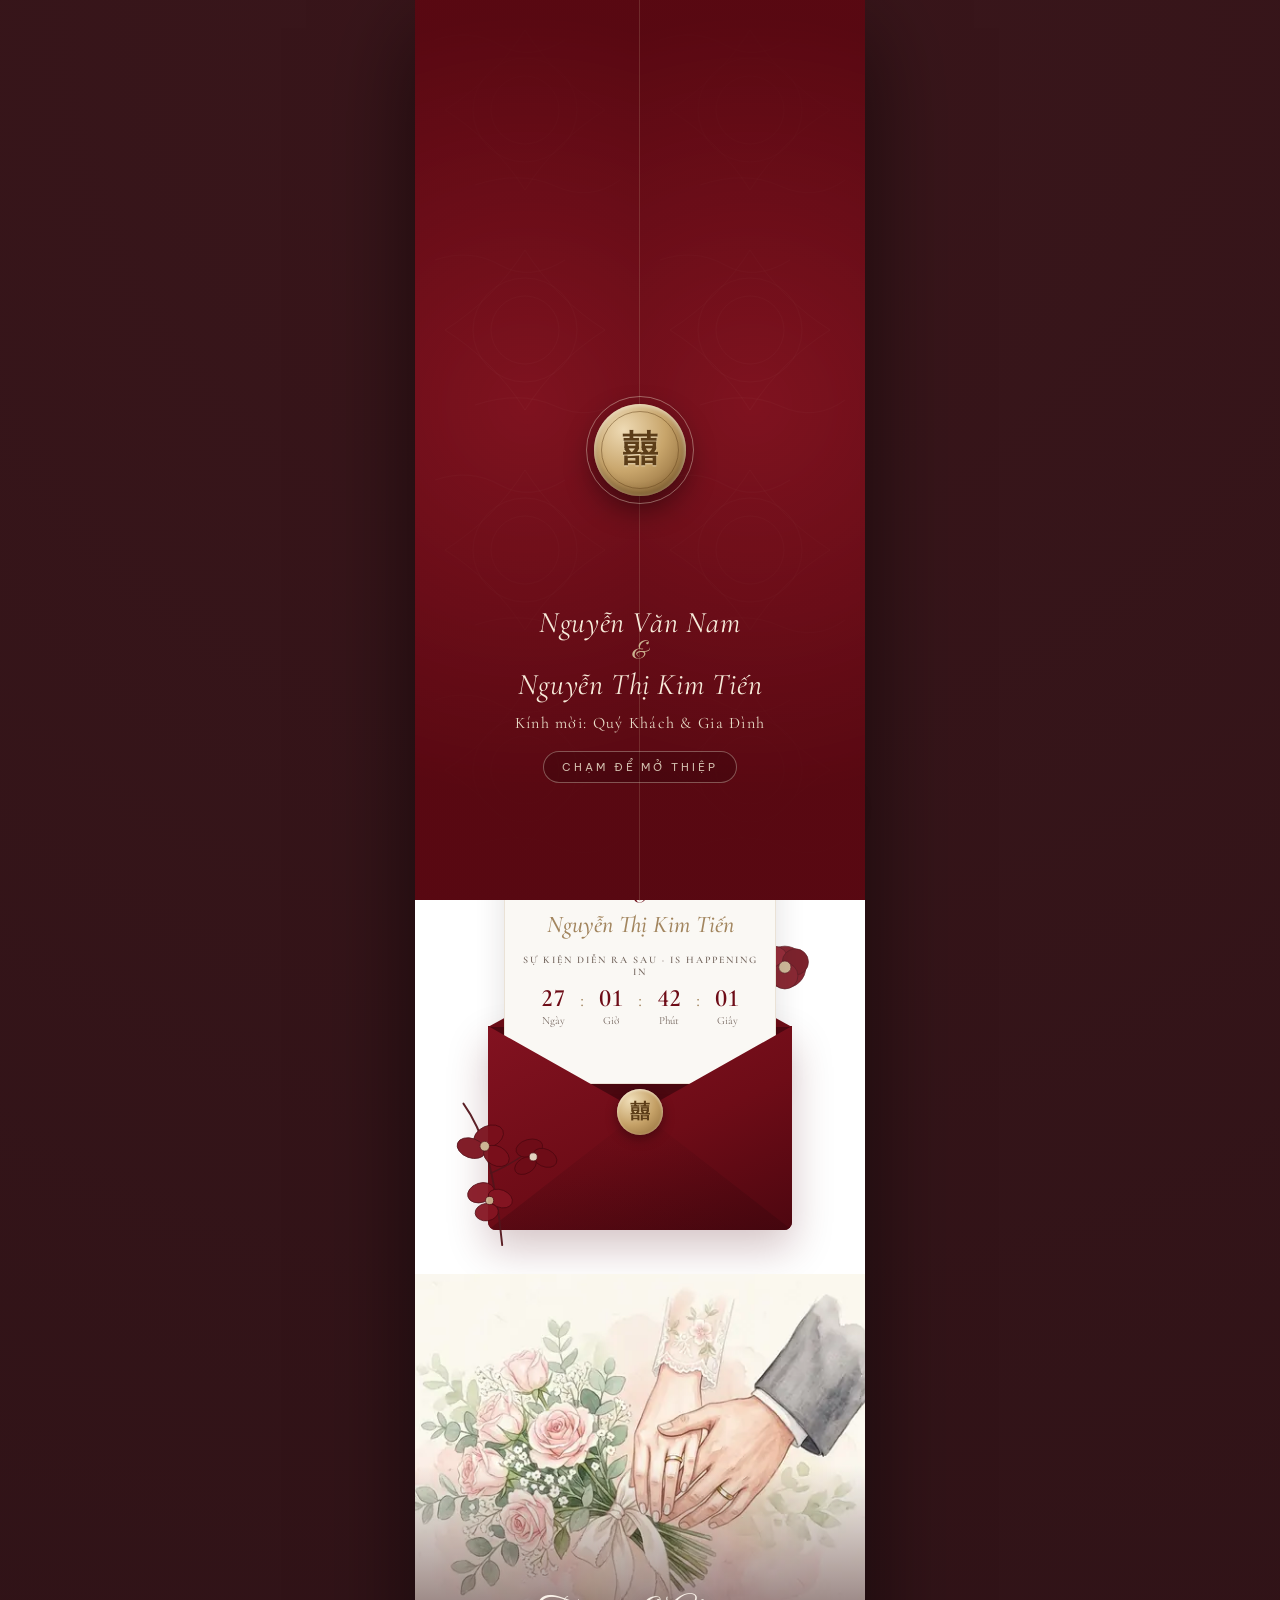
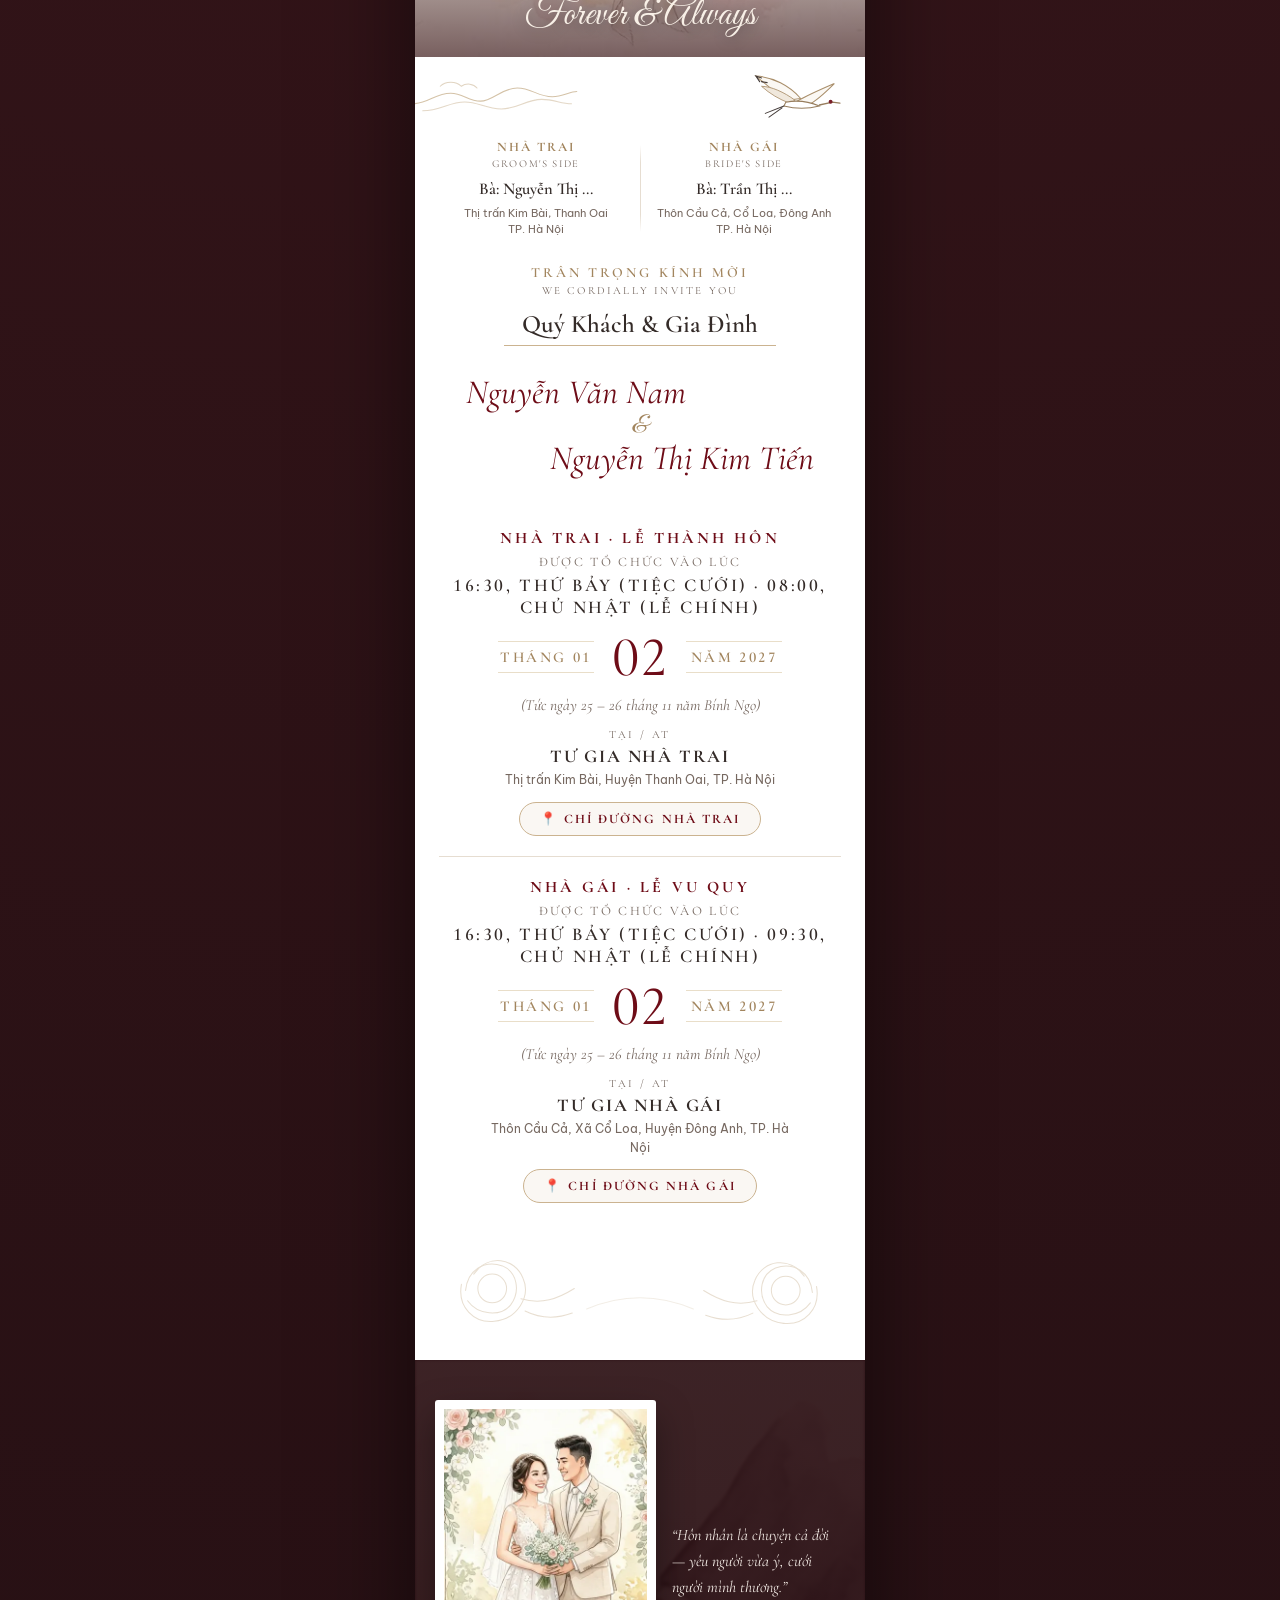
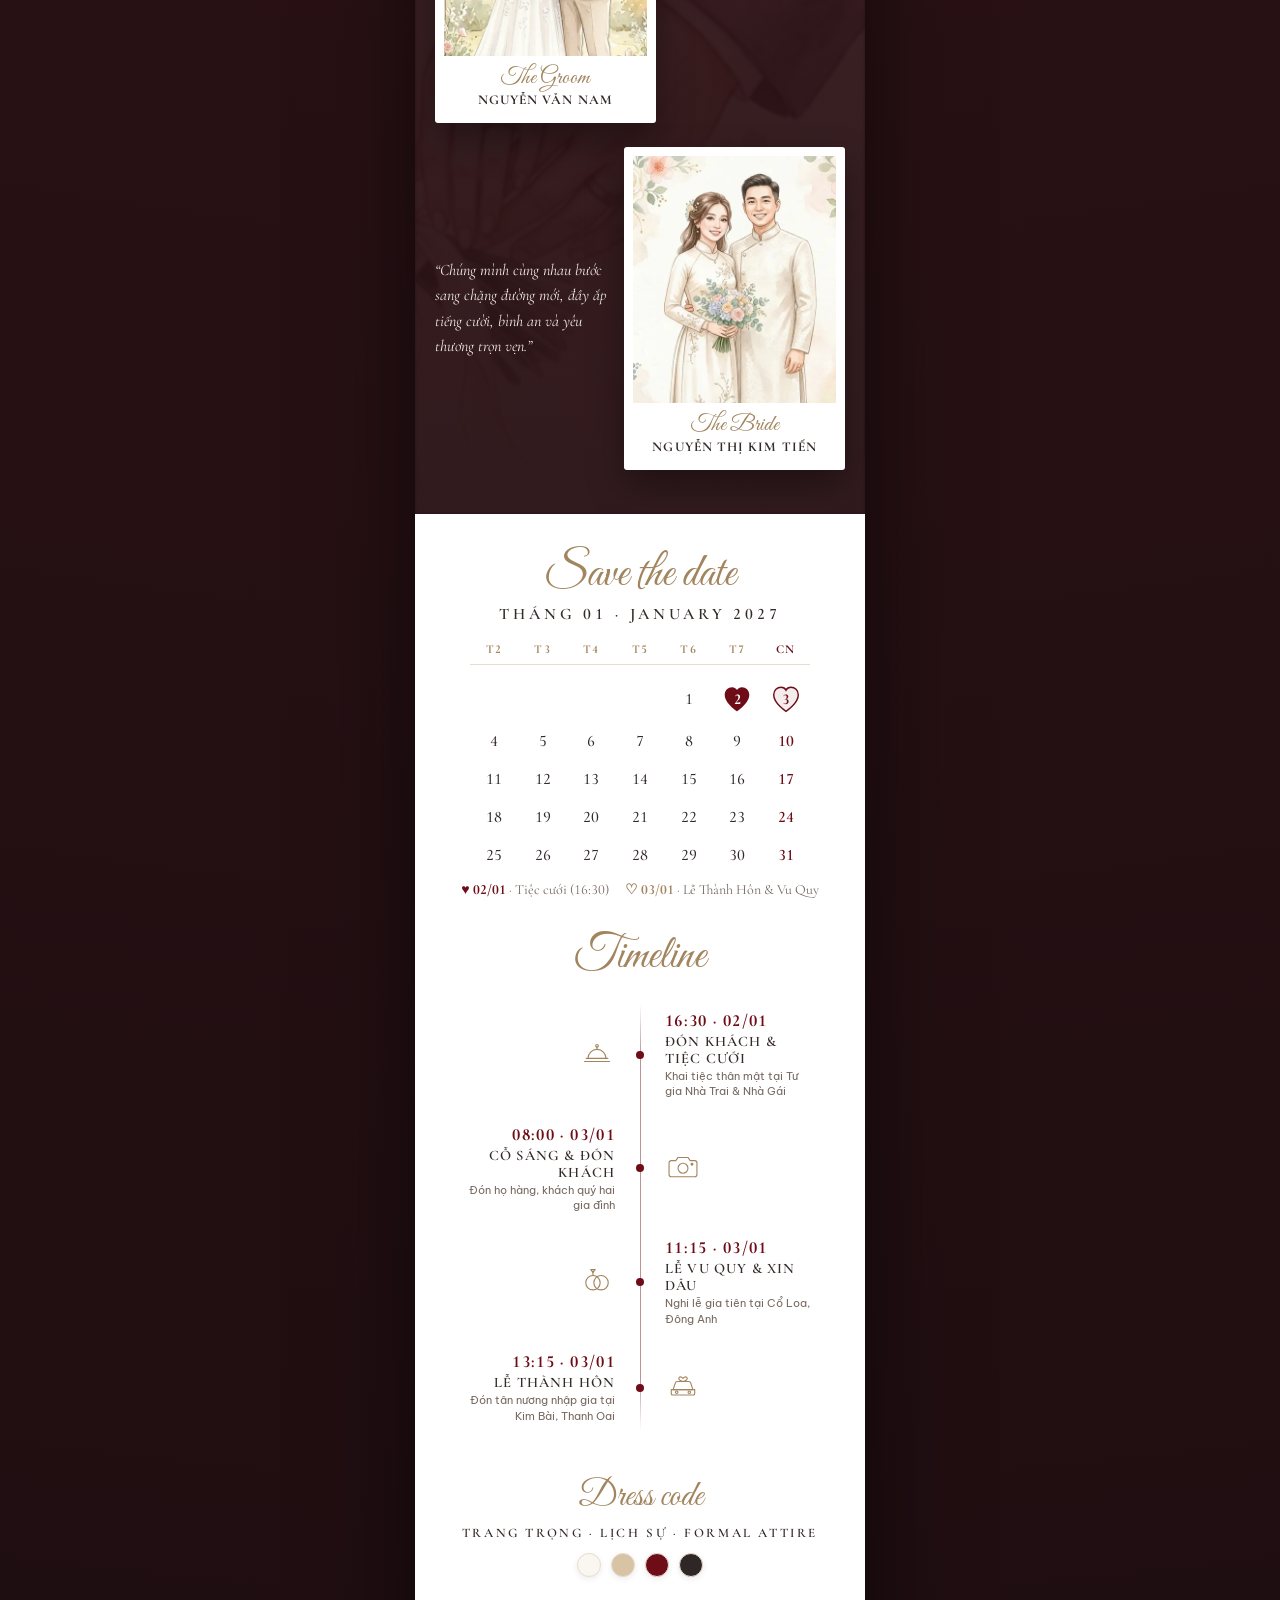
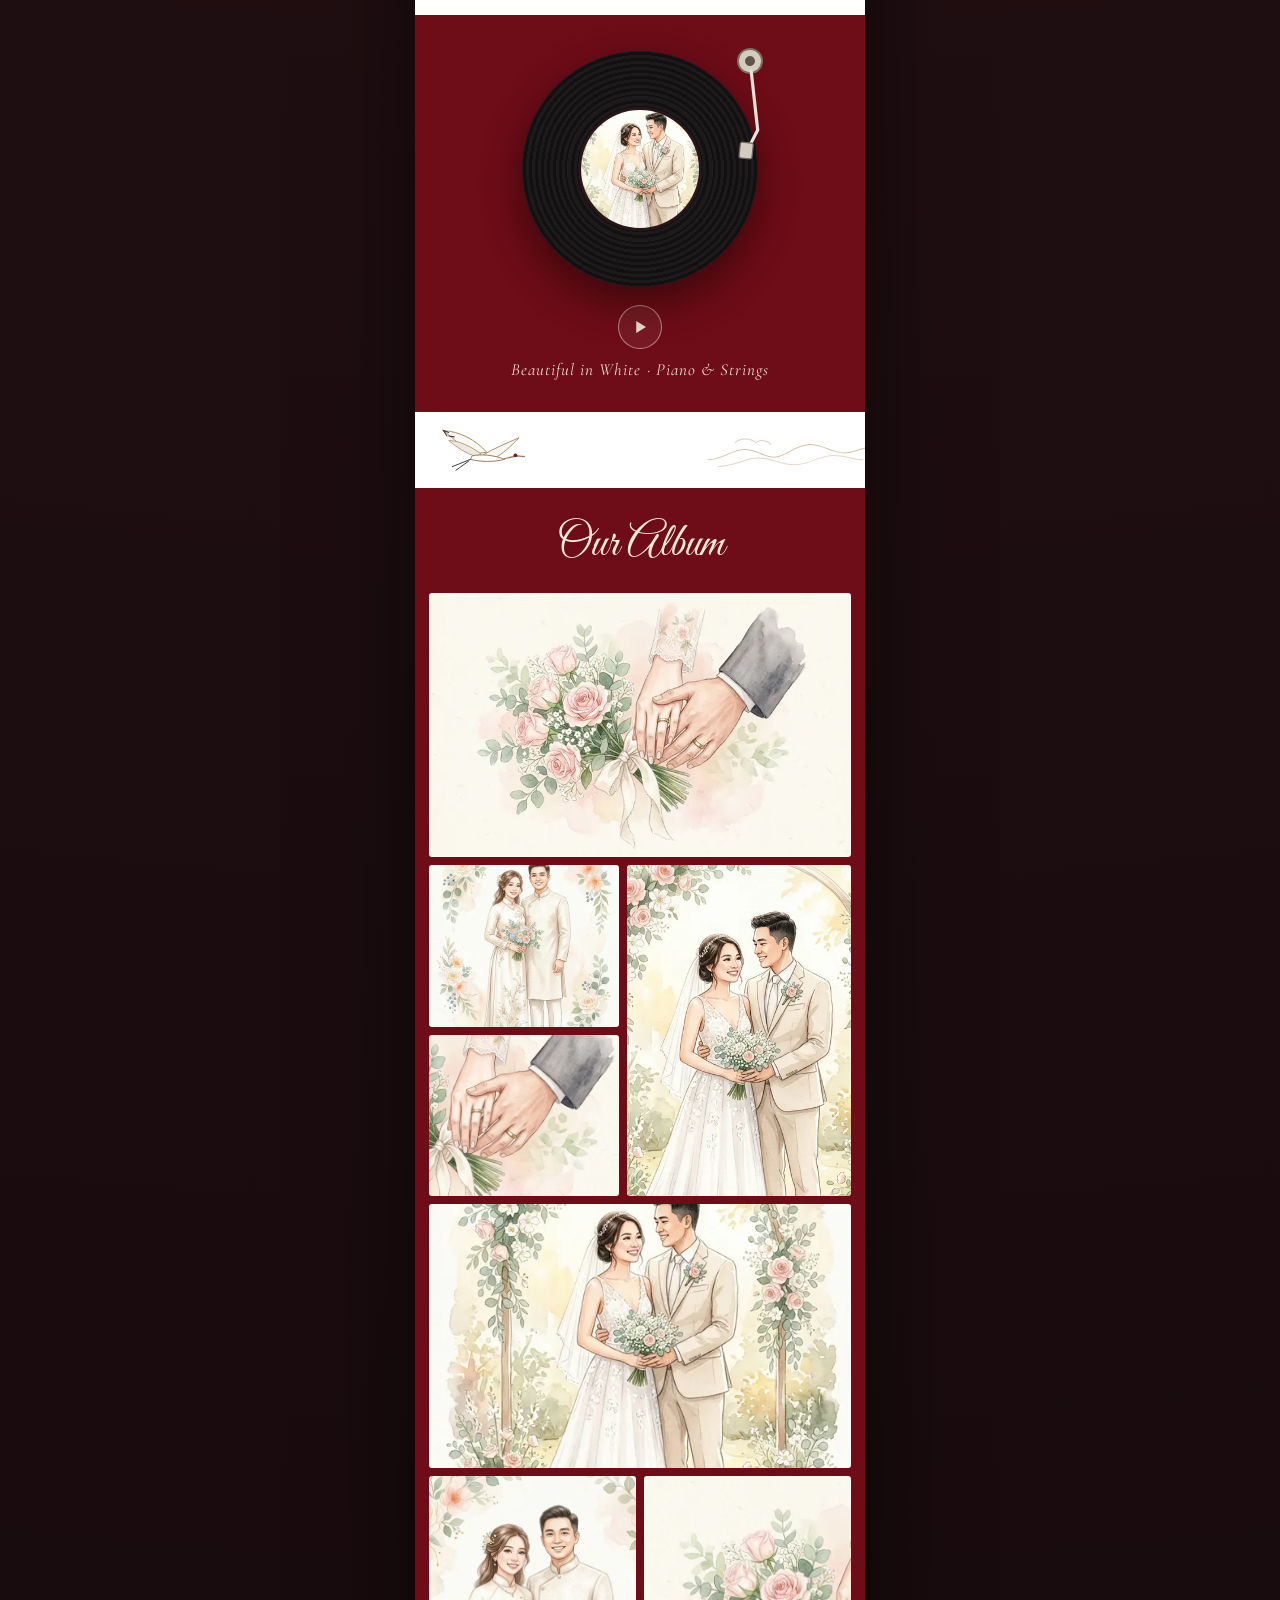
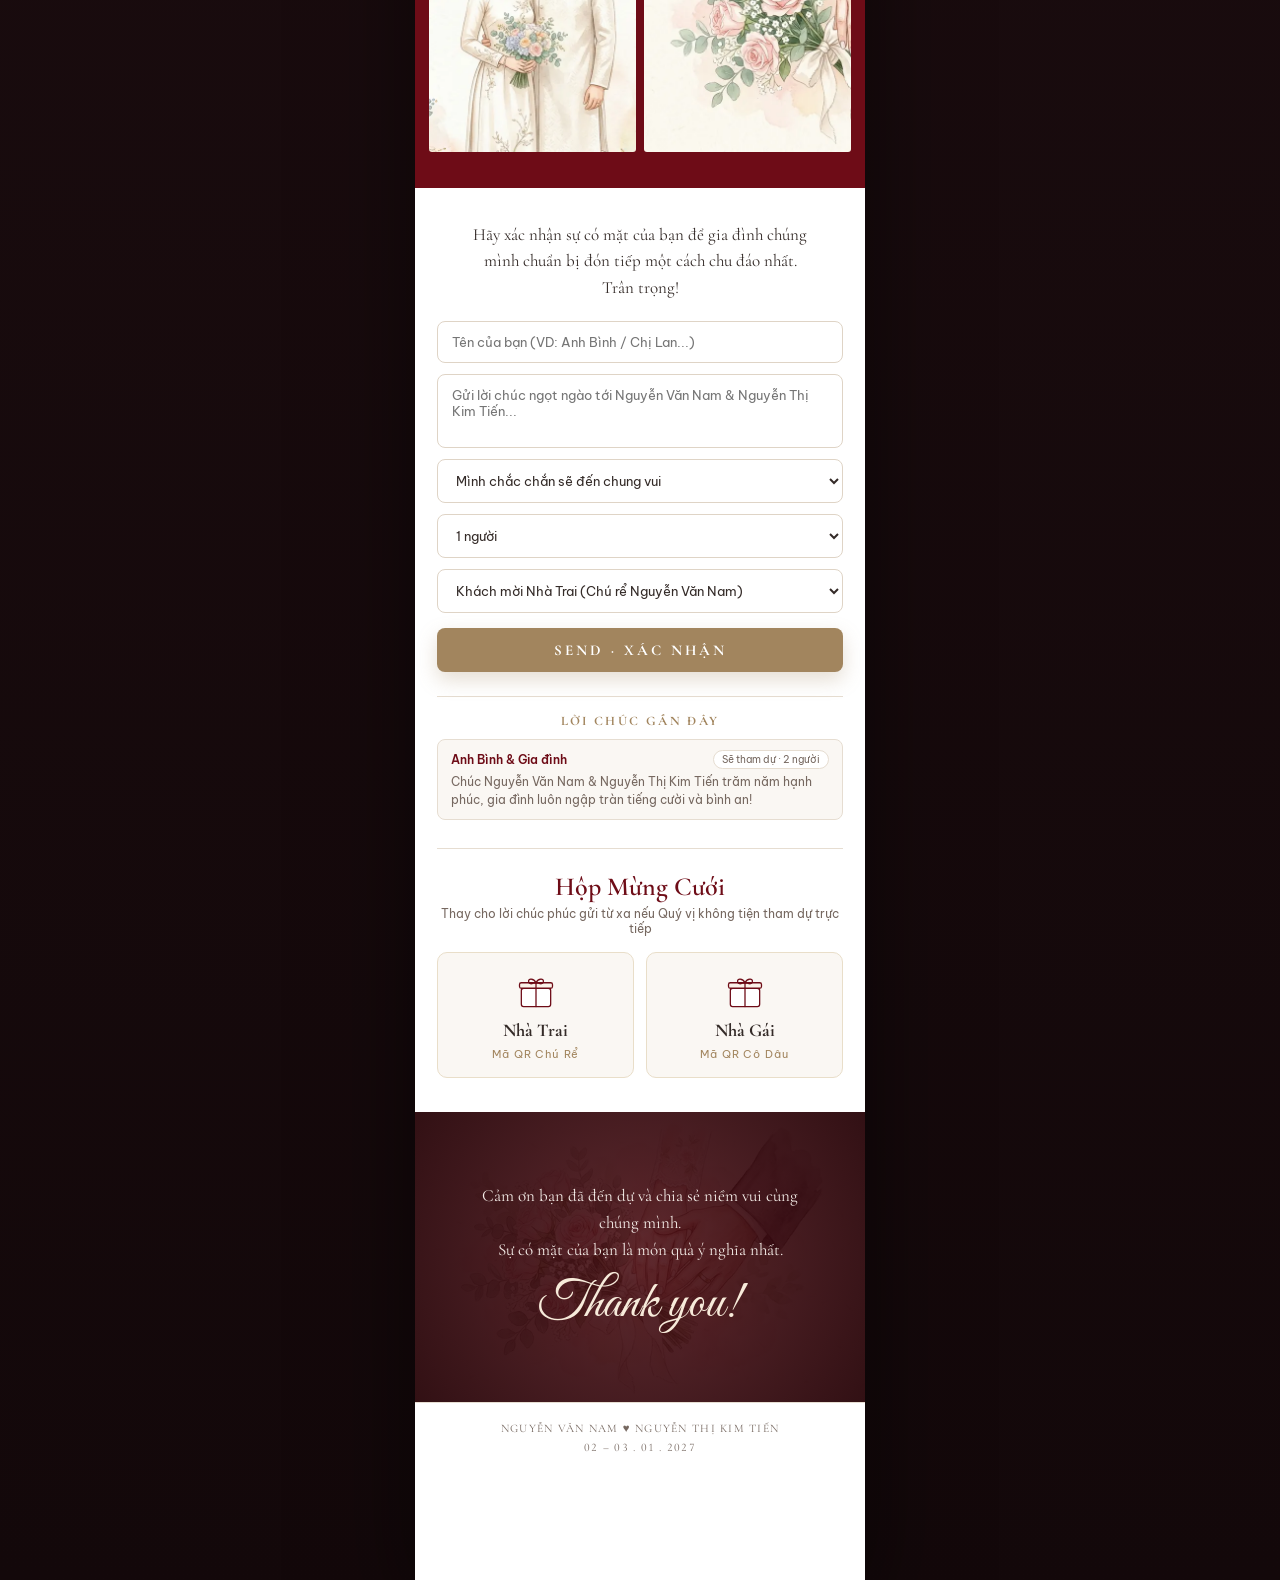
==== commit ca2aee22: "feat: add fixed bottom quick-navigation menu and display full couple names (Nguyễn Văn Nam & Nguyễn " ====
--- a/index.html
+++ b/index.html
@@ -3,15 +3,15 @@
 <head>
   <meta charset="UTF-8" />
   <meta name="viewport" content="width=device-width, initial-scale=1.0, viewport-fit=cover" />
-  <title>Thiệp Mời Cưới — Văn Nam &amp; Kim Tiến (02–03.01.2027)</title>
-  <meta name="description" content="Trân trọng kính mời Quý khách tới chung vui Tiệc Cưới (16:30 · 02/01/2027) & Lễ Thành Hôn / Lễ Vu Quy (03/01/2027) của hai gia đình tại Kim Bài (Thanh Oai) & Cổ Loa (Đông Anh)." />
+  <title>Thiệp Mời Cưới — Nguyễn Văn Nam &amp; Nguyễn Thị Kim Tiến (02–03.01.2027)</title>
+  <meta name="description" content="Trân trọng kính mời Quý khách tới chung vui Tiệc Cưới (16:30 · 02/01/2027) & Lễ Thành Hôn / Lễ Vu Quy (03/01/2027) của Nguyễn Văn Nam & Nguyễn Thị Kim Tiến." />
   <meta name="theme-color" content="#6E0C17" />
   <link rel="icon" type="image/svg+xml" href="data:image/svg+xml,%3Csvg xmlns='http://www.w3.org/2000/svg' viewBox='0 0 64 64'%3E%3Crect width='64' height='64' rx='16' fill='%236E0C17'/%3E%3Ctext x='32' y='44' text-anchor='middle' fill='%23E9DEC9' font-family='serif' font-size='34'%3E%E5%9B%8D%3C/text%3E%3C/svg%3E" />
 
   <!-- Open Graph / Zalo / Facebook Preview -->
   <meta property="og:type" content="website" />
-  <meta property="og:title" content="Thiệp Mời Cưới — Văn Nam & Kim Tiến (02–03.01.2027)" />
-  <meta property="og:description" content="Trân trọng kính mời Quý khách tới chung vui Tiệc Cưới (16:30 · 02/01/2027) & Lễ Thành Hôn / Lễ Vu Quy (03/01/2027) của hai gia đình tại Kim Bài (Thanh Oai) & Cổ Loa (Đông Anh)." />
+  <meta property="og:title" content="Thiệp Mời Cưới — Nguyễn Văn Nam & Nguyễn Thị Kim Tiến (02–03.01.2027)" />
+  <meta property="og:description" content="Trân trọng kính mời Quý khách tới chung vui Tiệc Cưới (16:30 · 02/01/2027) & Lễ Thành Hôn / Lễ Vu Quy (03/01/2027) của Nguyễn Văn Nam & Nguyễn Thị Kim Tiến." />
   <meta property="og:image" content="https://namkun96.github.io/thiep-cuoi-vannam-kimtien/og-cover.jpeg" />
   <meta property="og:image:width" content="1200" />
   <meta property="og:image:height" content="630" />
@@ -37,7 +37,7 @@
       </button>
 
       <div class="door-caption">
-        <p id="doorCouple" class="door-couple">Văn Nam &amp; Kim Tiến</p>
+        <p id="doorCouple" class="door-couple">Nguyễn Văn Nam<span class="door-amp">&amp;</span>Nguyễn Thị Kim Tiến</p>
         <p id="doorGuestLine" class="door-guest-line">Kính mời: Quý Khách &amp; Gia Đình</p>
         <span class="door-hint">Chạm để mở thiệp</span>
       </div>
@@ -49,10 +49,14 @@
 
     <!-- 1. FULL-BLEED CINEMATIC HERO COVER -->
     <section class="hero-cover">
-      <img id="heroCoverImg" class="hero-cover-img" src="./images/hero-arch.webp" alt="Văn Nam &amp; Kim Tiến" />
+      <img id="heroCoverImg" class="hero-cover-img" src="./images/hero-arch.webp" alt="Nguyễn Văn Nam &amp; Nguyễn Thị Kim Tiến" />
       <div class="hero-cover-scrim" aria-hidden="true"></div>
       <div class="hero-cover-text">
-        <h1 id="heroCoupleNames" class="hero-couple-names">Văn Nam <span class="amp">&amp;</span> Kim Tiến</h1>
+        <h1 id="heroCoupleNames" class="hero-couple-names">
+          <span class="name-line">Nguyễn Văn Nam</span>
+          <span class="amp">&amp;</span>
+          <span class="name-line">Nguyễn Thị Kim Tiến</span>
+        </h1>
         <p class="hero-save-line">Save Our Date</p>
         <p id="heroDateSub" class="hero-date-sub lnum">02 – 03 . 01 . 2027</p>
       </div>
@@ -119,7 +123,11 @@
 
           <div class="env-letter-card">
             <p class="letter-kicker">Trân trọng kính mời dự lễ cưới của<br/>You're invited to the wedding of</p>
-            <p id="letterNames" class="letter-names">Văn Nam<span class="amp-small">&amp;</span>Kim Tiến</p>
+            <p id="letterNames" class="letter-names">
+              <span class="letter-line">Nguyễn Văn Nam</span>
+              <span class="amp-small">&amp;</span>
+              <span class="letter-line">Nguyễn Thị Kim Tiến</span>
+            </p>
             <p class="letter-cd-kicker">Sự kiện diễn ra sau · Is happening in</p>
             <div class="letter-cd-row lnum">
               <div class="lcd-unit-col"><span id="cdDays" class="lcd-num">00</span><span class="lcd-lbl">Ngày</span></div>
@@ -164,7 +172,7 @@
     </div>
 
     <!-- 4. FORMAL TWO-FAMILY INVITATION SUITE (JMII 00:11 - 00:18) -->
-    <section class="formal-suite">
+    <section id="secInvite" class="formal-suite">
       <div class="families-formal">
         <div class="reveal from-left">
           <p id="famLeftVi" class="fam-col-title">Nhà Trai</p>
@@ -187,9 +195,9 @@
       </div>
 
       <div class="formal-couple-names reveal">
-        <p id="formalNameTop" class="formal-name-top">Văn Nam</p>
+        <p id="formalNameTop" class="formal-name-top">Nguyễn Văn Nam</p>
         <span class="formal-name-amp" aria-hidden="true">&amp;</span>
-        <p id="formalNameBottom" class="formal-name-bottom">Kim Tiến</p>
+        <p id="formalNameBottom" class="formal-name-bottom">Nguyễn Thị Kim Tiến</p>
       </div>
 
       <div id="formalEventsList"></div>
@@ -216,9 +224,9 @@
       <div class="story-grid">
         <div class="story-row">
           <div id="polaroidCard1" class="polaroid-card reveal from-left">
-            <img id="polaroid1Img" class="polaroid-img" src="./images/arch-closeup.webp" alt="Chú Rể Văn Nam" loading="lazy" />
+            <img id="polaroid1Img" class="polaroid-img" src="./images/arch-closeup.webp" alt="Chú Rể Nguyễn Văn Nam" loading="lazy" />
             <p id="polaroid1Role" class="polaroid-role">The Groom</p>
-            <p id="polaroid1Name" class="polaroid-name">Văn Nam</p>
+            <p id="polaroid1Name" class="polaroid-name">Nguyễn Văn Nam</p>
           </div>
           <p class="story-copy reveal from-right">
             “Hôn nhân là chuyện cả đời — yêu người vừa ý, cưới người mình thương.”
@@ -230,16 +238,16 @@
             “Chúng mình cùng nhau bước sang chặng đường mới, đầy ắp tiếng cười, bình an và yêu thương trọn vẹn.”
           </p>
           <div id="polaroidCard2" class="polaroid-card reveal from-right">
-            <img id="polaroid2Img" class="polaroid-img" src="./images/aodai-closeup.webp" alt="Cô Dâu Kim Tiến" loading="lazy" />
+            <img id="polaroid2Img" class="polaroid-img" src="./images/aodai-closeup.webp" alt="Cô Dâu Nguyễn Thị Kim Tiến" loading="lazy" />
             <p id="polaroid2Role" class="polaroid-role">The Bride</p>
-            <p id="polaroid2Name" class="polaroid-name">Kim Tiến</p>
+            <p id="polaroid2Name" class="polaroid-name">Nguyễn Thị Kim Tiến</p>
           </div>
         </div>
       </div>
     </section>
 
     <!-- 6. SAVE THE DATE CALENDAR, VERTICAL TIMELINE & DRESS CODE (JMII 00:22 - 00:26) -->
-    <section class="schedule-suite">
+    <section id="secSchedule" class="schedule-suite">
       <div class="reveal">
         <p class="accent-heading">Save the date</p>
         <p class="cal-sub-month lnum">Tháng 01 · January 2027</p>
@@ -366,7 +374,7 @@
 
       <form id="rsvpForm" class="rsvp-form reveal">
         <input id="rsvpName" type="text" required class="rsvp-field" placeholder="Tên của bạn (VD: Anh Bình / Chị Lan...)" />
-        <textarea id="rsvpWish" rows="3" class="rsvp-field" style="resize:none;" placeholder="Gửi lời chúc ngọt ngào tới cô dâu chú rể..."></textarea>
+        <textarea id="rsvpWish" rows="3" class="rsvp-field" style="resize:none;" placeholder="Gửi lời chúc ngọt ngào tới Nguyễn Văn Nam &amp; Nguyễn Thị Kim Tiến..."></textarea>
 
         <select id="rsvpStatus" class="rsvp-field" aria-label="Xác nhận tham dự">
           <option value="Sẽ tham dự">Mình chắc chắn sẽ đến chung vui</option>
@@ -380,8 +388,8 @@
         </select>
 
         <select id="rsvpSide" class="rsvp-field" aria-label="Khách mời của gia đình nào">
-          <option value="Khách Nhà Trai">Khách mời Nhà Trai (Chú rể Văn Nam)</option>
-          <option value="Khách Nhà Gái">Khách mời Nhà Gái (Cô dâu Kim Tiến)</option>
+          <option value="Khách Nhà Trai">Khách mời Nhà Trai (Chú rể Nguyễn Văn Nam)</option>
+          <option value="Khách Nhà Gái">Khách mời Nhà Gái (Cô dâu Nguyễn Thị Kim Tiến)</option>
         </select>
 
         <button id="rsvpSubmitBtn" type="submit" class="rsvp-submit">Send · Xác Nhận</button>
@@ -395,13 +403,13 @@
               <span class="wish-author">Anh Bình &amp; Gia đình</span>
               <span class="wish-tag">Sẽ tham dự · 2 người</span>
             </div>
-            <p class="wish-body">Chúc Văn Nam &amp; Kim Tiến trăm năm hạnh phúc, gia đình luôn ngập tràn tiếng cười và bình an!</p>
+            <p class="wish-body">Chúc Nguyễn Văn Nam &amp; Nguyễn Thị Kim Tiến trăm năm hạnh phúc, gia đình luôn ngập tràn tiếng cười và bình an!</p>
           </div>
         </div>
       </div>
 
       <!-- Minimalist Hộp Mừng Cưới -->
-      <div class="gift-block reveal">
+      <div id="secGift" class="gift-block reveal">
         <h2 class="gift-heading">Hộp Mừng Cưới</h2>
         <p class="gift-note">Thay cho lời chúc phúc gửi từ xa nếu Quý vị không tiện tham dự trực tiếp</p>
         <div class="gift-duo">
@@ -440,13 +448,53 @@
       </div>
     </footer>
     <div class="footer-bar lnum">
-      <span id="footerBrand">VĂN NAM ♥ KIM TIẾN</span>
+      <span id="footerBrand">NGUYỄN VĂN NAM ♥ NGUYỄN THỊ KIM TIẾN</span>
       <span>02 – 03 . 01 . 2027</span>
     </div>
 
   </main>
 
-  <!-- DISCREET FLOATING AUDIO BUTTON (BOTTOM-RIGHT, JMII STYLE) -->
+  <!-- FIXED BOTTOM QUICK-NAVIGATION MENU -->
+  <nav id="bottomNav" class="bottom-nav" aria-label="Điều hướng nhanh các mục chính">
+    <button type="button" class="bnav-item active" data-target="secInvite">
+      <svg viewBox="0 0 24 24" fill="none" stroke="currentColor" stroke-linecap="round" stroke-linejoin="round" aria-hidden="true">
+        <rect x="3" y="5" width="18" height="14" rx="2"></rect>
+        <path d="m3 7 9 6 9-6"></path>
+      </svg>
+      <span>Lời mời</span>
+    </button>
+    <button type="button" class="bnav-item" data-target="secSchedule">
+      <svg viewBox="0 0 24 24" fill="none" stroke="currentColor" stroke-linecap="round" stroke-linejoin="round" aria-hidden="true">
+        <rect x="3" y="4" width="18" height="18" rx="2"></rect>
+        <path d="M16 2v4M8 2v4M3 10h18"></path>
+      </svg>
+      <span>Lịch trình</span>
+    </button>
+    <button type="button" class="bnav-item" data-target="secAlbum">
+      <svg viewBox="0 0 24 24" fill="none" stroke="currentColor" stroke-linecap="round" stroke-linejoin="round" aria-hidden="true">
+        <rect x="3" y="4" width="18" height="16" rx="2"></rect>
+        <circle cx="8.5" cy="9.5" r="1.5"></circle>
+        <path d="m21 16-5-5L5 20"></path>
+      </svg>
+      <span>Album</span>
+    </button>
+    <button type="button" class="bnav-item" data-target="secRsvp">
+      <svg viewBox="0 0 24 24" fill="none" stroke="currentColor" stroke-linecap="round" stroke-linejoin="round" aria-hidden="true">
+        <path d="M19 14c1.49-1.46 3-3.21 3-5.5A5.5 5.5 0 0 0 16.5 3c-1.76 0-3 .5-4.5 2-1.5-1.5-2.74-2-4.5-2A5.5 5.5 0 0 0 2 8.5c0 2.3 1.5 4.05 3 5.5l7 7Z"></path>
+      </svg>
+      <span>Xác nhận</span>
+    </button>
+    <button type="button" class="bnav-item" data-target="secGift">
+      <svg viewBox="0 0 24 24" fill="none" stroke="currentColor" stroke-linecap="round" stroke-linejoin="round" aria-hidden="true">
+        <rect x="3" y="8" width="18" height="4" rx="1"></rect>
+        <path d="M12 8v13M19 12v7a2 2 0 0 1-2 2H7a2 2 0 0 1-2-2v-7"></path>
+        <path d="M7.5 8a2.5 2.5 0 0 1 0-5A4.8 8 0 0 1 12 8a4.8 8 0 0 1 4.5-5 2.5 2.5 0 0 1 0 5"></path>
+      </svg>
+      <span>Mừng cưới</span>
+    </button>
+  </nav>
+
+  <!-- DISCREET FLOATING AUDIO BUTTON (ABOVE FIXED FOOTER MENU) -->
   <audio id="bgMusic" src="./music/beautiful-in-white.mp3" loop preload="auto" playsinline></audio>
   <button id="musicToggleBtn" type="button" class="audio-fab" aria-label="Bật hoặc tắt nhạc nền Beautiful in White" aria-pressed="false" title="Beautiful in White">
     <span class="audio-fab-ring" aria-hidden="true"></span>
@@ -462,7 +510,7 @@
   <div id="rsvpThanksModal" class="modal-backdrop hidden">
     <div class="modal-box rsvp-thanks-card">
       <button id="btnCloseThanks" type="button" class="rsvp-thanks-close" aria-label="Đóng">✕</button>
-      <img id="rsvpThanksPhoto" class="rsvp-thanks-photo" src="./images/aodai-closeup.webp" alt="Văn Nam &amp; Kim Tiến" />
+      <img id="rsvpThanksPhoto" class="rsvp-thanks-photo" src="./images/aodai-closeup.webp" alt="Nguyễn Văn Nam &amp; Nguyễn Thị Kim Tiến" />
       <div class="rsvp-thanks-body">
         <p class="rsvp-thanks-text">
           Cảm ơn bạn đã dành thời gian phản hồi.<br/>
@@ -493,7 +541,7 @@
       <div id="qrGrid" class="qr-grid two-cols">
         <div id="groomQrCard" class="qr-card">
           <span class="qr-role-tag">Mừng Chú Rể</span>
-          <strong id="modalGroomName" class="qr-person">Văn Nam</strong>
+          <strong id="modalGroomName" class="qr-person">Nguyễn Văn Nam</strong>
           <div class="qr-frame">
             <svg id="groomQrSvg" style="width:100%; height:100%;" viewBox="0 0 120 120" fill="none">
               <rect width="120" height="120" fill="#FFF"/>
@@ -519,7 +567,7 @@
 
         <div id="brideQrCard" class="qr-card">
           <span class="qr-role-tag">Mừng Cô Dâu</span>
-          <strong id="modalBrideName" class="qr-person">Kim Tiến</strong>
+          <strong id="modalBrideName" class="qr-person">Nguyễn Thị Kim Tiến</strong>
           <div class="qr-frame">
             <svg id="brideQrSvg" style="width:100%; height:100%;" viewBox="0 0 120 120" fill="none">
               <rect width="120" height="120" fill="#FFF"/>
@@ -535,7 +583,7 @@
           <div>
             <p id="modalBrideBank" class="qr-bank">Techcombank — CN Đông Anh</p>
             <p id="modalBrideAcc" class="qr-acc">1903 8899 12345</p>
-            <p id="modalBrideOwner" class="qr-owner">KIM TIEN</p>
+            <p id="modalBrideOwner" class="qr-owner">NGUYEN THI KIM TIEN</p>
           </div>
           <div class="qr-actions">
             <button id="btnCopyBride" type="button" class="qr-mini-btn">Copy STK</button>
--- a/assets/style.css
+++ b/assets/style.css
@@ -39,7 +39,7 @@
   display: flex;
   justify-content: center;
   -webkit-font-smoothing: antialiased;
-  overflow-x: hidden;
+  overflow-x: clip;
 }
 
 img { display: block; max-width: 100%; }
@@ -61,7 +61,11 @@
   background: var(--paper);
   position: relative;
   box-shadow: 0 28px 90px rgba(0, 0, 0, 0.55);
-  overflow-x: hidden;
+  overflow-x: clip;
+}
+
+#secInvite, #secSchedule, #secAlbum, #secRsvp, #secGift {
+  scroll-margin-top: 10px;
 }
 
 /* ===== 0. IMPERIAL BURGUNDY DOUBLE-DOOR OPENING WITH GOLD 囍 SEAL ===== */
@@ -182,11 +186,21 @@
 .door-couple {
   font-family: var(--serif);
   font-style: italic;
-  font-size: 30px;
+  font-size: clamp(25px, 6.8vw, 30px);
   font-weight: 400;
-  letter-spacing: 0.04em;
+  letter-spacing: 0.02em;
+  line-height: 1.2;
   color: #F7EBDA;
-  margin: 0 0 6px;
+  margin: 0 0 10px;
+}
+.door-couple .door-amp {
+  display: block;
+  font-family: var(--accent-script);
+  font-style: normal;
+  font-size: 24px;
+  line-height: 0.9;
+  color: var(--gold-light);
+  margin: 2px 0;
 }
 .door-guest-line {
   font-family: var(--serif);
@@ -306,9 +320,9 @@
   background: linear-gradient(
     180deg,
     rgba(38, 8, 12, 0.14) 0%,
-    rgba(38, 8, 12, 0.05) 38%,
-    rgba(48, 8, 14, 0.56) 68%,
-    rgba(46, 7, 13, 0.90) 100%
+    rgba(38, 8, 12, 0.05) 36%,
+    rgba(48, 8, 14, 0.62) 66%,
+    rgba(46, 7, 13, 0.92) 100%
   );
   pointer-events: none;
 }
@@ -317,35 +331,40 @@
   position: absolute;
   left: 0;
   right: 0;
-  bottom: 34px;
+  bottom: 28px;
   z-index: 2;
   text-align: center;
-  padding: 0 22px;
+  padding: 0 18px;
   color: #FFFFFF;
 }
 
-/* Crisp, airy, ultra-readable Editorial Serif Italic for Vietnamese names */
+/* Crisp, airy, ultra-readable Editorial Serif Italic for full Vietnamese names */
 .hero-couple-names {
   font-family: var(--serif);
   font-style: italic;
-  font-size: clamp(32px, 8.6vw, 41px);
+  font-size: clamp(29px, 7.8vw, 37px);
   font-weight: 400;
   letter-spacing: 0.02em;
-  line-height: 1.15;
-  white-space: nowrap;
+  line-height: 1.18;
   margin: 0 0 12px;
   color: #FFFDF9;
-  text-shadow: 0 4px 20px rgba(0, 0, 0, 0.42);
+  text-shadow: 0 4px 20px rgba(0, 0, 0, 0.45);
   opacity: 0;
   transform: translateY(18px);
   transition: opacity 1s ease 0.35s, transform 1s cubic-bezier(0.22, 1, 0.36, 1) 0.35s;
 }
+.hero-couple-names .name-line {
+  display: block;
+  white-space: nowrap;
+}
 .hero-couple-names .amp {
+  display: block;
   font-family: var(--accent-script);
   font-style: normal;
-  font-size: 0.92em;
+  font-size: 0.84em;
+  line-height: 0.85;
   color: var(--gold-pale);
-  margin: 0 6px;
+  margin: 2px 0;
 }
 
 .hero-save-line {
@@ -483,18 +502,22 @@
 .letter-names {
   font-family: var(--serif);
   font-style: italic;
-  font-size: 27px;
+  font-size: clamp(20px, 5.4vw, 24px);
   font-weight: 500;
-  line-height: 1.2;
+  line-height: 1.24;
   color: var(--gold);
   margin: 0 0 14px;
+}
+.letter-names .letter-line {
+  display: block;
+  white-space: nowrap;
 }
 .letter-names .amp-small {
   display: block;
   font-family: var(--accent-script);
   font-style: normal;
-  font-size: 22px;
-  line-height: 1;
+  font-size: 21px;
+  line-height: 0.95;
   color: var(--burgundy);
   margin: 2px 0;
 }
@@ -708,41 +731,43 @@
   margin: 0 0 22px;
 }
 
-/* Crisp, spacious, super-readable diagonal Serif couple names (NO messy calligraphy!) */
+/* Crisp, spacious, super-readable diagonal Serif couple names */
 .formal-couple-names {
-  max-width: 310px;
+  max-width: 356px;
   margin: 0 auto 24px;
   padding: 6px 0;
 }
 .formal-name-top {
   font-family: var(--serif);
   font-style: italic;
-  font-size: clamp(38px, 10.5vw, 46px);
+  font-size: clamp(27px, 7.2vw, 34px);
   font-weight: 400;
-  line-height: 1.05;
+  line-height: 1.12;
+  white-space: nowrap;
   color: var(--burgundy);
   text-align: left;
-  padding-left: 10px;
+  padding-left: 4px;
   margin: 0;
 }
 .formal-name-amp {
   font-family: var(--accent-script);
-  font-size: 28px;
+  font-size: 26px;
   color: var(--gold);
-  line-height: 0.7;
-  margin: 2px 0;
+  line-height: 0.85;
+  margin: 3px 0;
   display: block;
   text-align: center;
 }
 .formal-name-bottom {
   font-family: var(--serif);
   font-style: italic;
-  font-size: clamp(38px, 10.5vw, 46px);
+  font-size: clamp(27px, 7.2vw, 34px);
   font-weight: 400;
-  line-height: 1.05;
+  line-height: 1.12;
+  white-space: nowrap;
   color: var(--burgundy);
   text-align: right;
-  padding-right: 10px;
+  padding-right: 4px;
   margin: 0;
 }
 
@@ -948,9 +973,10 @@
 }
 .polaroid-name {
   font-family: var(--serif);
-  font-size: 16px;
+  font-size: 13.5px;
   font-weight: 700;
-  letter-spacing: 0.16em;
+  letter-spacing: 0.08em;
+  line-height: 1.3;
   text-transform: uppercase;
   color: var(--ink);
   margin: 0;
@@ -1550,22 +1576,95 @@
 
 .footer-bar {
   background: var(--paper);
-  padding: 14px 20px;
-  display: flex;
-  align-items: center;
-  justify-content: space-between;
-  font-family: var(--serif);
-  font-size: 12px;
-  letter-spacing: 0.18em;
+  padding: 18px 18px calc(126px + env(safe-area-inset-bottom));
+  display: flex;
+  flex-direction: column;
+  align-items: center;
+  gap: 5px;
+  text-align: center;
+  font-family: var(--serif);
+  font-size: 11.5px;
+  letter-spacing: 0.11em;
   color: var(--muted);
   border-top: 1px solid var(--line);
 }
 
-/* ===== DISCREET FLOATING AUDIO DISC TOGGLE (BOTTOM-RIGHT, JMII STYLE) ===== */
+/* ===== FIXED BOTTOM QUICK-NAVIGATION MENU (LUXURY IVORY & BURGUNDY DOCK) ===== */
+.bottom-nav {
+  position: fixed;
+  left: 50%;
+  bottom: max(10px, env(safe-area-inset-bottom));
+  transform: translateX(-50%);
+  width: min(calc(100vw - 20px), 426px);
+  z-index: 56;
+  display: grid;
+  grid-template-columns: repeat(5, 1fr);
+  align-items: center;
+  padding: 6px 4px;
+  border-radius: 999px;
+  background: rgba(255, 253, 249, 0.94);
+  backdrop-filter: blur(12px);
+  -webkit-backdrop-filter: blur(12px);
+  border: 1px solid rgba(203, 179, 144, 0.62);
+  box-shadow: 0 10px 30px rgba(32, 12, 15, 0.22);
+  transition: opacity 0.55s ease, transform 0.55s cubic-bezier(0.22, 1, 0.36, 1);
+}
+
+body:not(.hero-ready) .bottom-nav {
+  opacity: 0;
+  transform: translate(-50%, 24px);
+  pointer-events: none;
+}
+
+.bnav-item {
+  position: relative;
+  display: flex;
+  flex-direction: column;
+  align-items: center;
+  justify-content: center;
+  gap: 4px;
+  padding: 6px 2px;
+  border: none;
+  background: transparent;
+  color: var(--muted);
+  cursor: pointer;
+  border-radius: 999px;
+  transition: color 0.2s ease, background 0.2s ease;
+  -webkit-tap-highlight-color: transparent;
+}
+
+.bnav-item svg {
+  width: 17px;
+  height: 17px;
+  stroke-width: 1.7;
+  transition: transform 0.2s ease;
+}
+
+.bnav-item span {
+  font-size: 10px;
+  font-weight: 500;
+  letter-spacing: 0.02em;
+  line-height: 1.1;
+  white-space: nowrap;
+}
+
+.bnav-item:active svg {
+  transform: scale(0.9);
+}
+
+.bnav-item.active {
+  color: var(--burgundy);
+  background: rgba(110, 12, 23, 0.09);
+}
+.bnav-item.active span {
+  font-weight: 600;
+}
+
+/* ===== DISCREET FLOATING AUDIO DISC TOGGLE (ABOVE FIXED FOOTER MENU) ===== */
 .audio-fab {
   position: fixed;
-  right: max(16px, calc(50% - 210px));
-  bottom: max(18px, env(safe-area-inset-bottom));
+  right: max(14px, calc(50% - 210px));
+  bottom: calc(max(10px, env(safe-area-inset-bottom)) + 68px);
   z-index: 55;
   width: 44px;
   height: 44px;
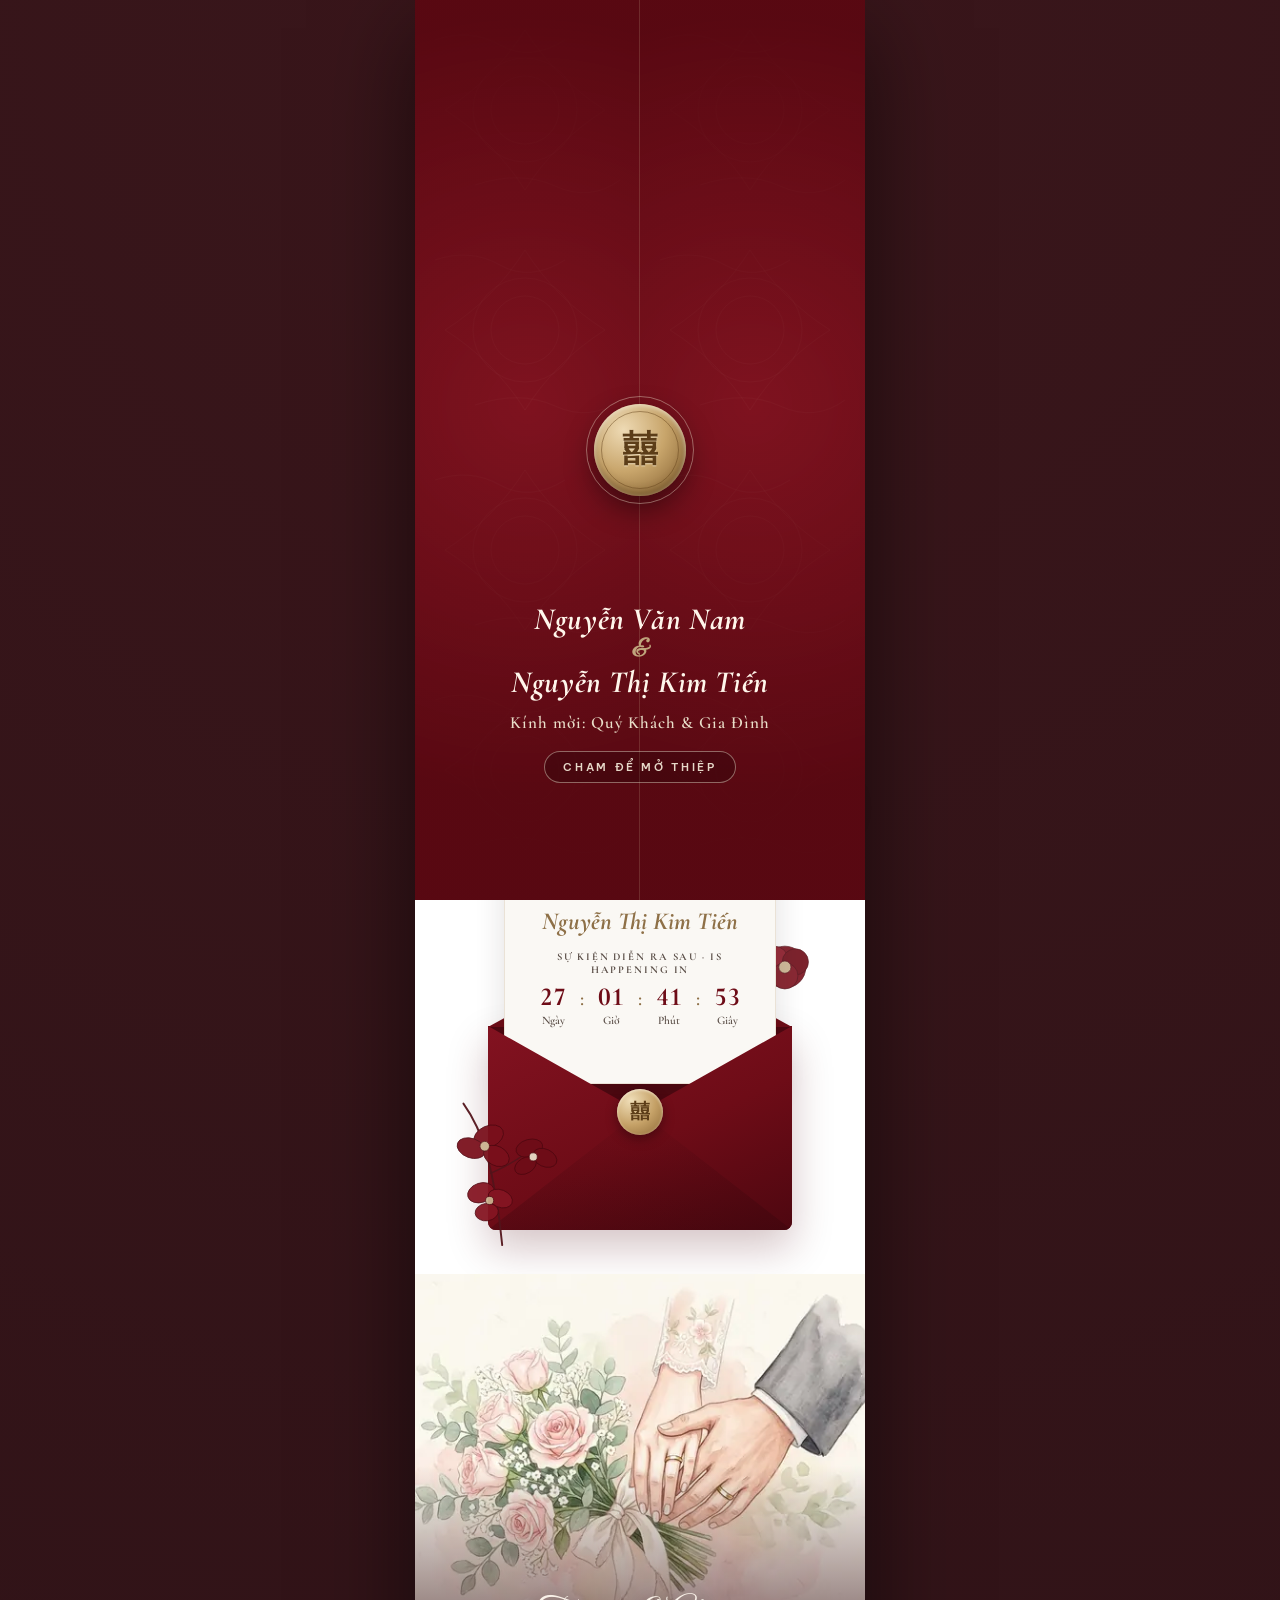
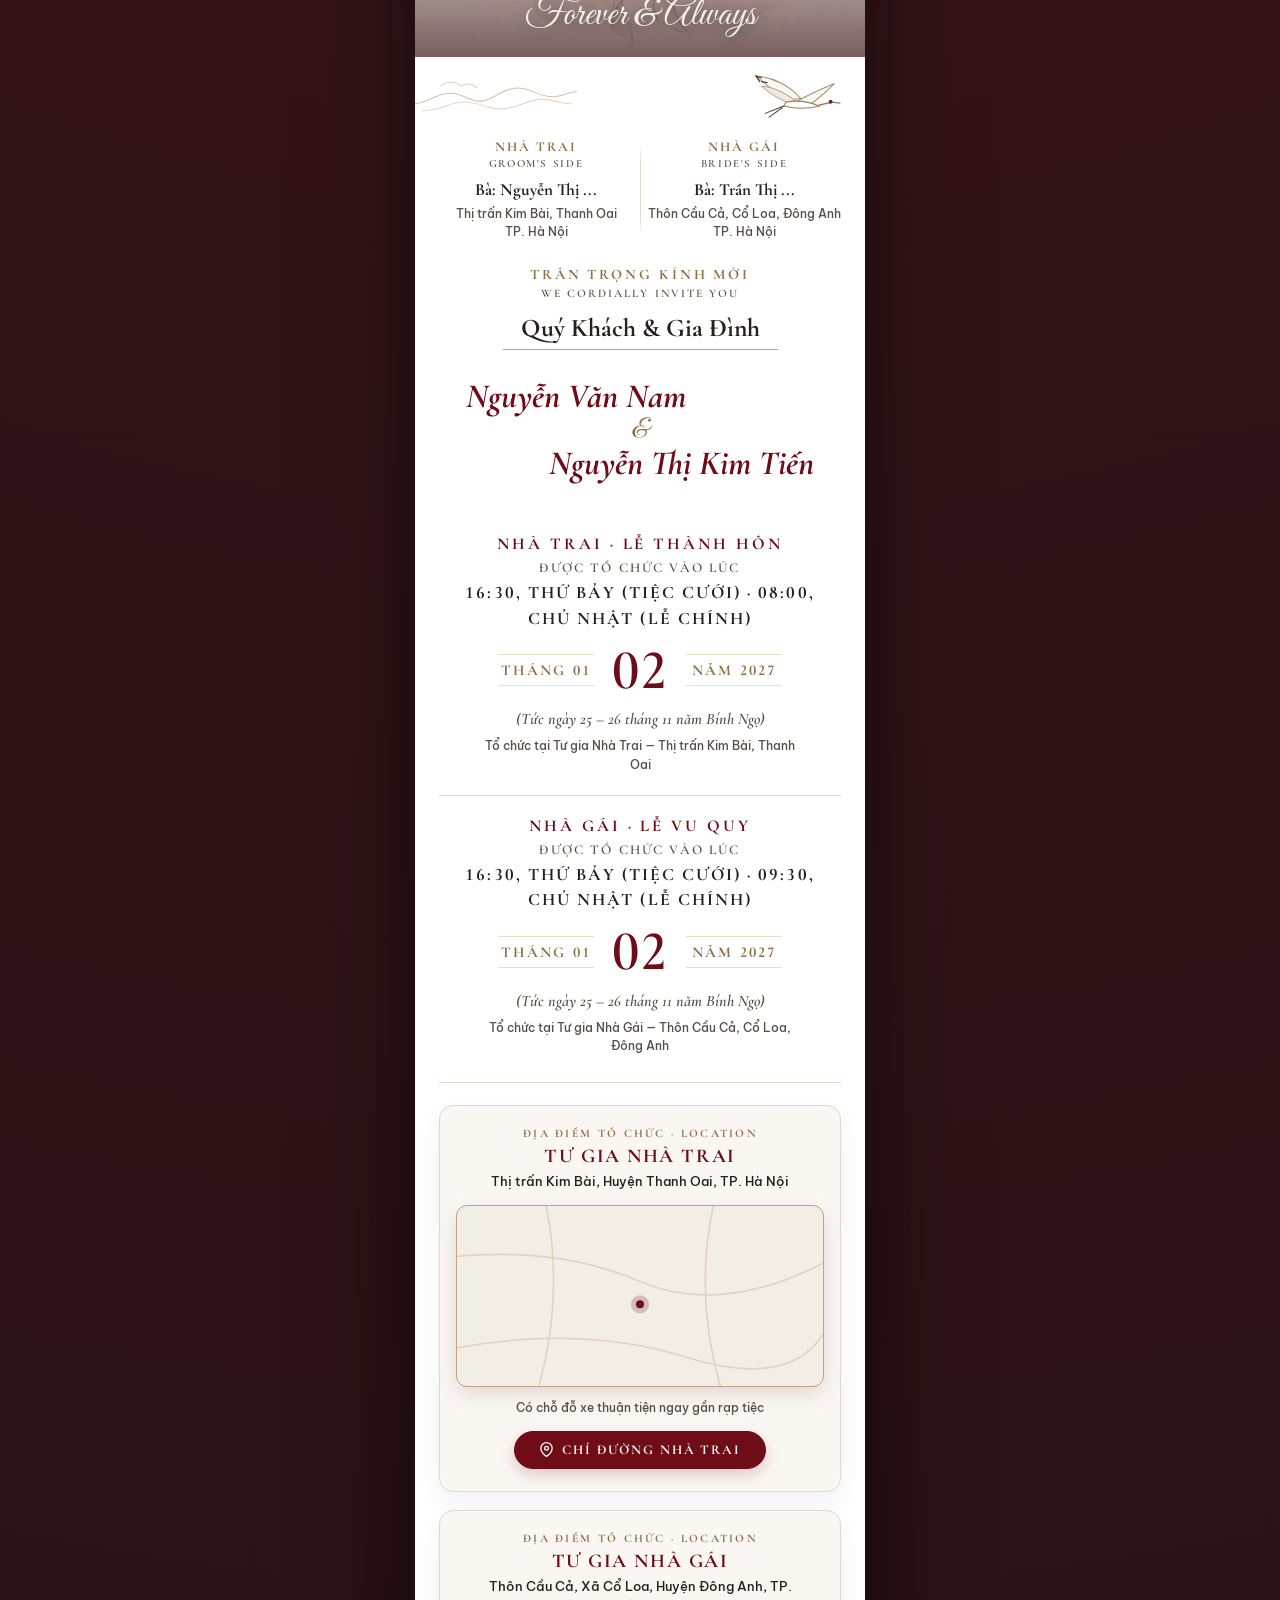
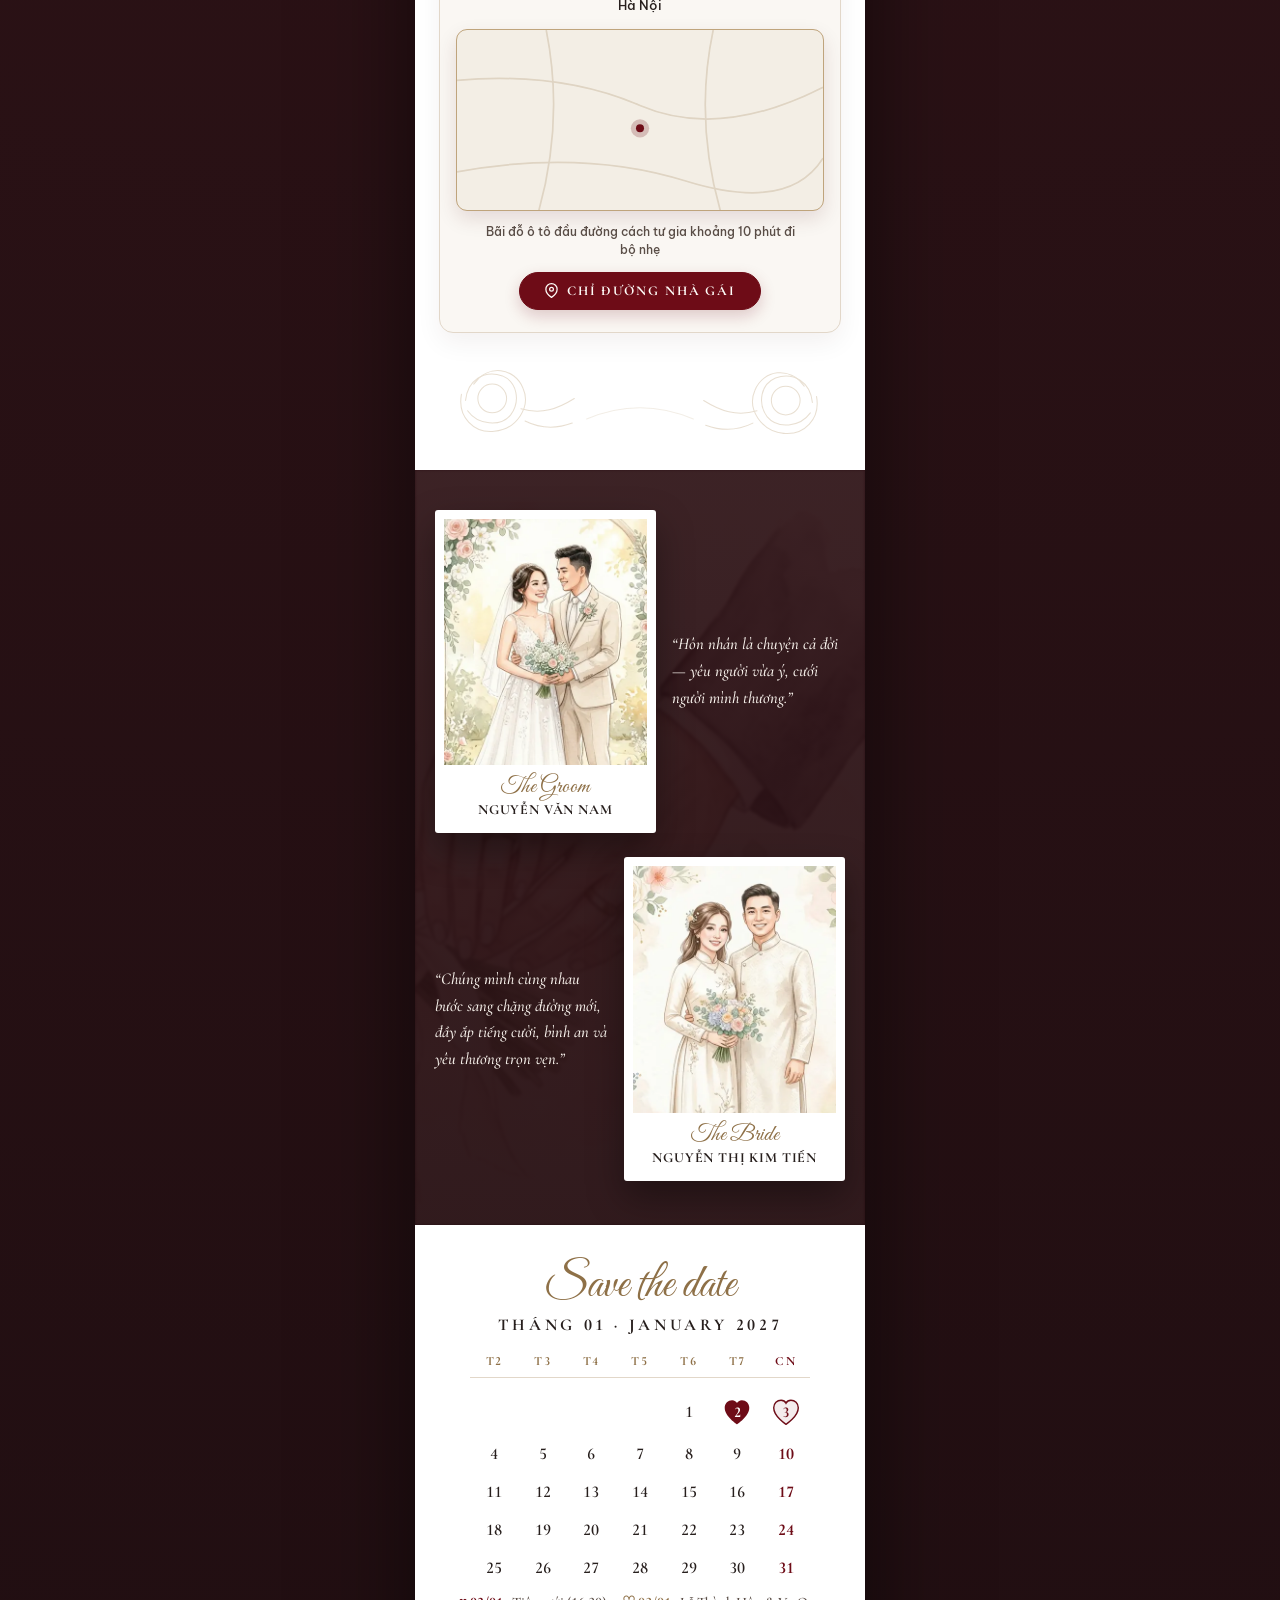
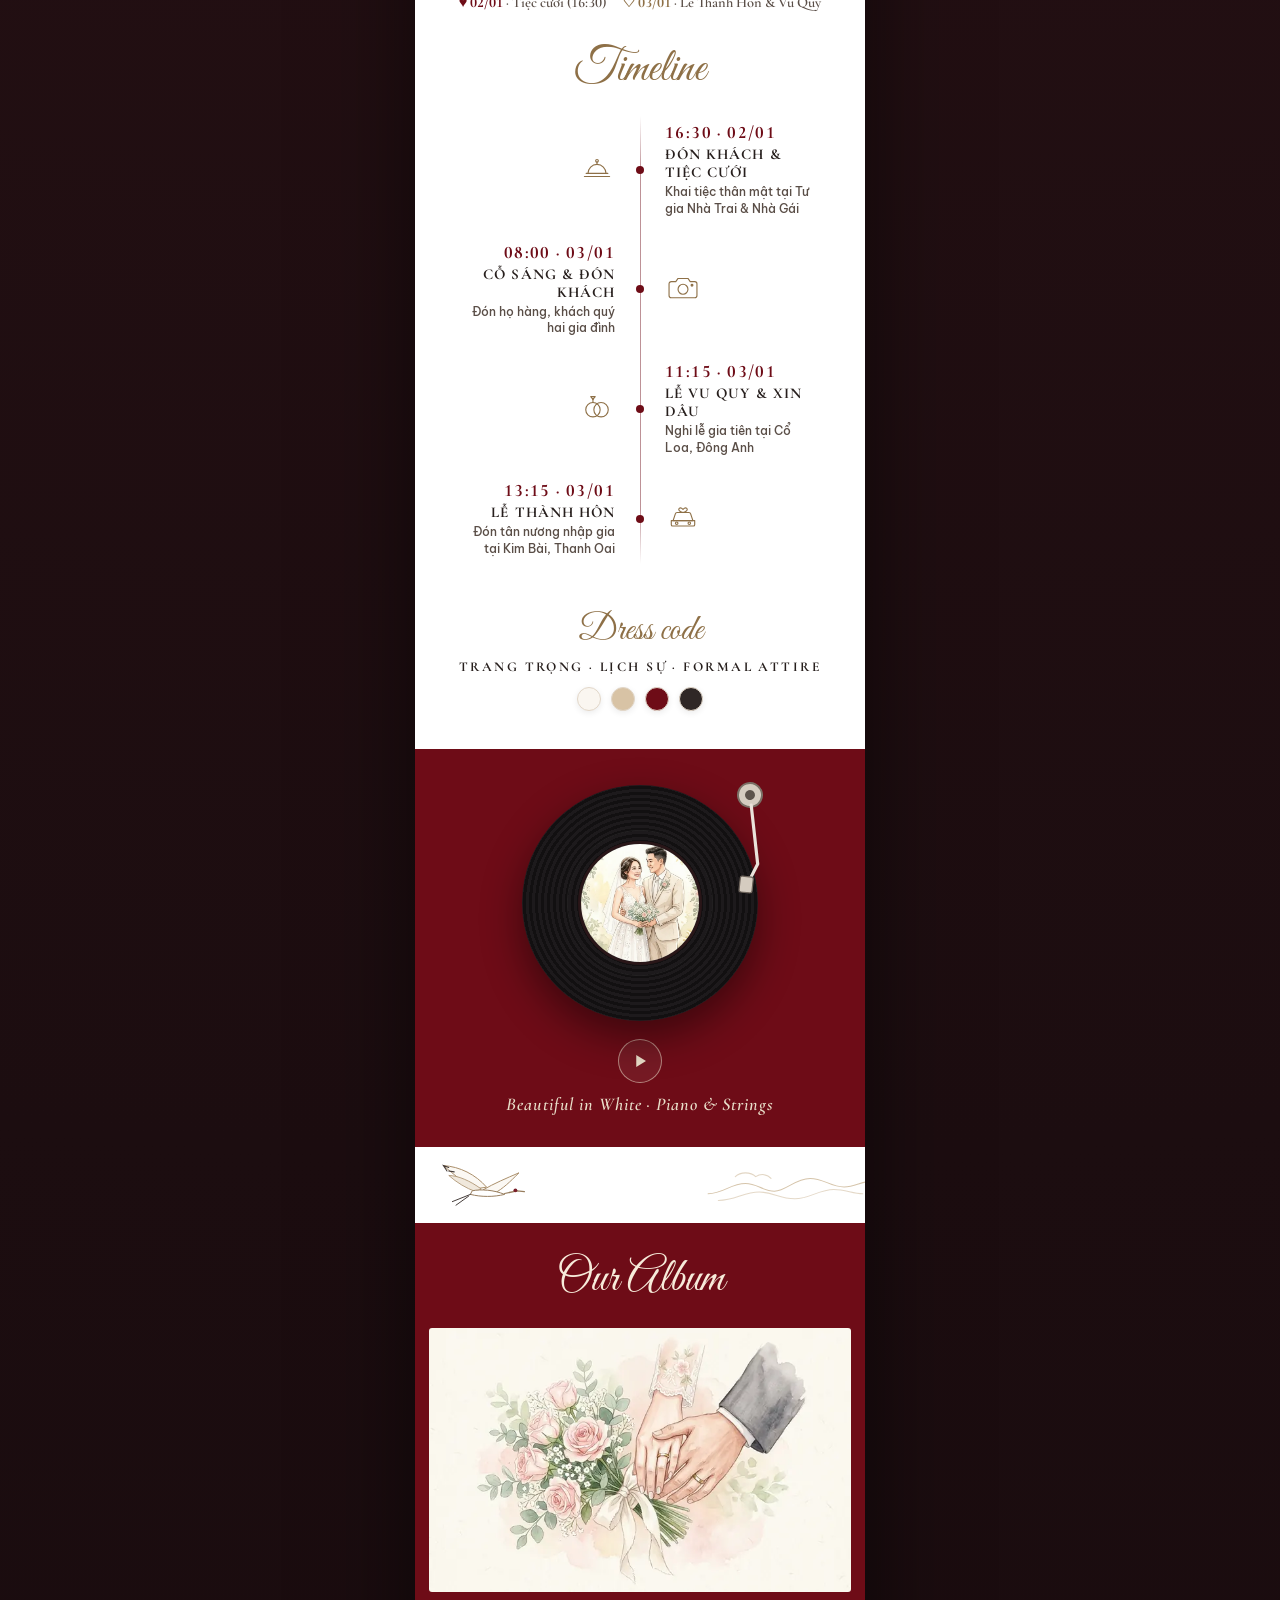
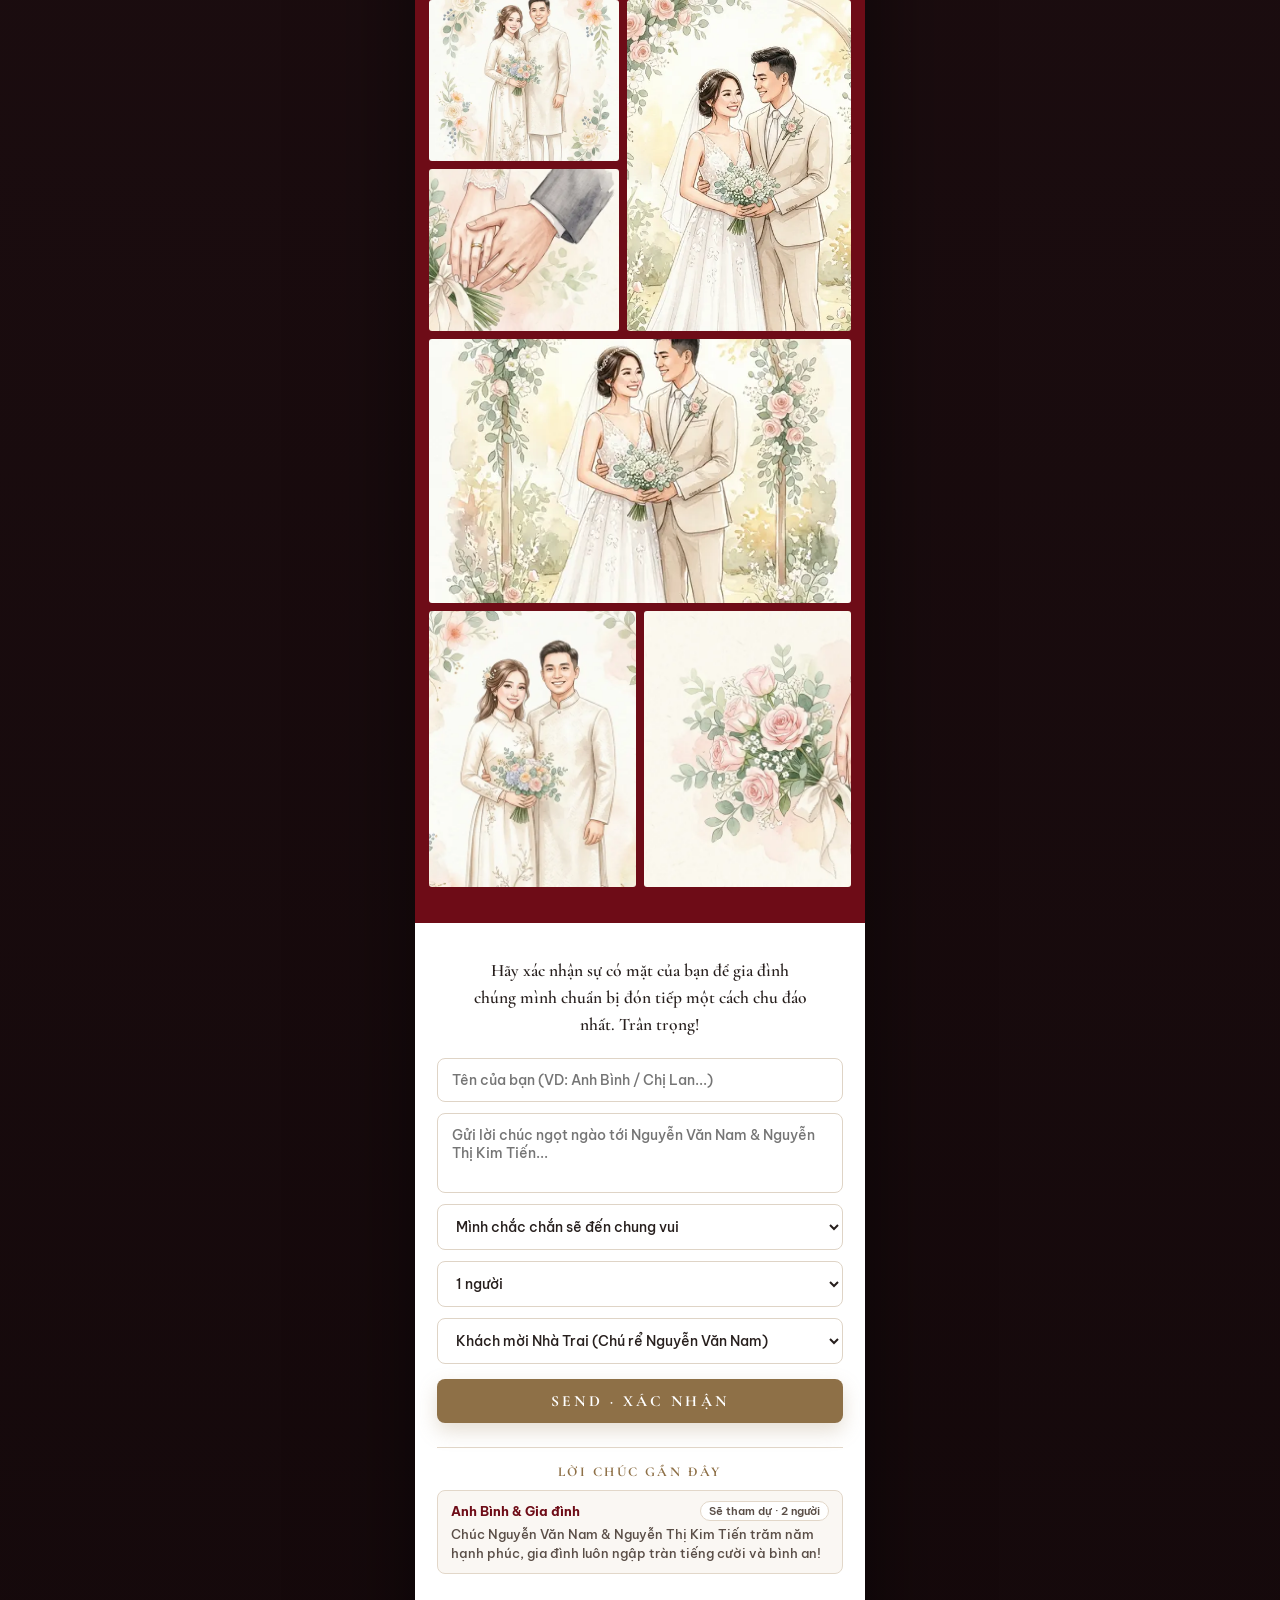
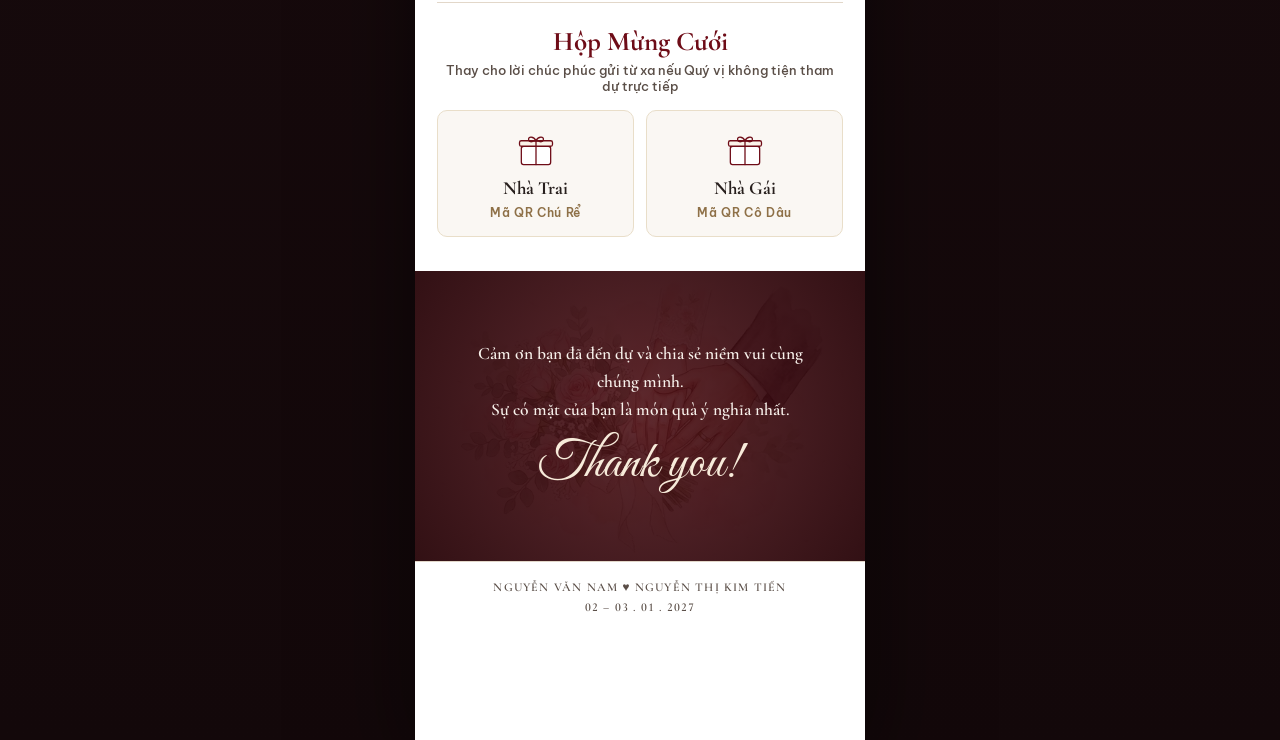
==== commit 320062ac: "Bolden typography & couple names, add miniature Google Maps previews with single directions button p" ====
--- a/index.html
+++ b/index.html
@@ -20,7 +20,7 @@
   <!-- Luxury Editorial Vietnamese Google Fonts (Cormorant Garamond + Great Vibes accents + Be Vietnam Pro) -->
   <link rel="preconnect" href="https://fonts.googleapis.com" />
   <link rel="preconnect" href="https://fonts.gstatic.com" crossorigin />
-  <link href="https://fonts.googleapis.com/css2?family=Be+Vietnam+Pro:wght@300;400;500;600&family=Cormorant+Garamond:ital,wght@0,400;0,500;0,600;0,700;1,400;1,500;1,600&family=Great+Vibes&display=swap" rel="stylesheet" />
+  <link href="https://fonts.googleapis.com/css2?family=Be+Vietnam+Pro:wght@400;500;600;700&family=Cormorant+Garamond:ital,wght@0,500;0,600;0,700;1,500;1,600;1,700&family=Great+Vibes&display=swap" rel="stylesheet" />
 
   <link rel="stylesheet" href="./assets/style.css" />
 </head>
@@ -201,6 +201,7 @@
       </div>
 
       <div id="formalEventsList"></div>
+      <div id="formalVenuesList" class="formal-venues"></div>
 
       <div class="peony-footer-svg" aria-hidden="true"><svg viewBox="0 0 380 110" fill="none" stroke="#C9B393" stroke-width="1" stroke-linecap="round">
   <g transform="translate(46,56)">
--- a/assets/style.css
+++ b/assets/style.css
@@ -14,12 +14,12 @@
   --burgundy: #6E0C17;
   --burgundy-mid: #821220;
   --burgundy-dark: #4E0710;
-  --gold: #A2855E;
-  --gold-light: #CBB390;
+  --gold: #8E7047;
+  --gold-light: #BFA47C;
   --gold-pale: #E9DEC9;
-  --ink: #342B28;
-  --muted: #766860;
-  --line: #E6DDD1;
+  --ink: #271F1D;
+  --muted: #5A4E47;
+  --line: #E2D7C9;
   --serif: 'Cormorant Garamond', 'Palatino Linotype', Georgia, serif;
   --accent-script: 'Great Vibes', 'Cormorant Garamond', cursive;
   --sans: 'Be Vietnam Pro', -apple-system, BlinkMacSystemFont, 'Segoe UI', sans-serif;
@@ -32,7 +32,7 @@
   margin: 0;
   padding: 0;
   font-family: var(--sans);
-  font-weight: 400;
+  font-weight: 500;
   color: var(--ink);
   background: radial-gradient(circle at 50% 0%, #3A161B 0%, #1C0D10 68%, #13080A 100%);
   min-height: 100vh;
@@ -186,11 +186,11 @@
 .door-couple {
   font-family: var(--serif);
   font-style: italic;
-  font-size: clamp(25px, 6.8vw, 30px);
-  font-weight: 400;
+  font-size: clamp(26px, 7vw, 31px);
+  font-weight: 700;
   letter-spacing: 0.02em;
-  line-height: 1.2;
-  color: #F7EBDA;
+  line-height: 1.22;
+  color: #FFF6EB;
   margin: 0 0 10px;
 }
 .door-couple .door-amp {
@@ -204,21 +204,23 @@
 }
 .door-guest-line {
   font-family: var(--serif);
-  font-size: 16px;
-  letter-spacing: 0.08em;
+  font-size: 17px;
+  font-weight: 600;
+  letter-spacing: 0.06em;
   color: var(--gold-pale);
   margin: 0 0 18px;
 }
 .door-hint {
   display: inline-block;
-  font-size: 10.5px;
-  letter-spacing: 0.28em;
-  text-transform: uppercase;
-  color: rgba(233, 222, 201, 0.85);
+  font-size: 11px;
+  font-weight: 600;
+  letter-spacing: 0.24em;
+  text-transform: uppercase;
+  color: rgba(240, 230, 212, 0.94);
   padding: 8px 18px;
   border-radius: 999px;
-  border: 1px solid rgba(233, 222, 201, 0.36);
-  background: rgba(0, 0, 0, 0.16);
+  border: 1px solid rgba(233, 222, 201, 0.45);
+  background: rgba(0, 0, 0, 0.2);
 }
 
 @keyframes sealGlow {
@@ -338,17 +340,17 @@
   color: #FFFFFF;
 }
 
-/* Crisp, airy, ultra-readable Editorial Serif Italic for full Vietnamese names */
+/* Crisp, bold, ultra-readable Editorial Serif Italic for full Vietnamese names */
 .hero-couple-names {
   font-family: var(--serif);
   font-style: italic;
-  font-size: clamp(29px, 7.8vw, 37px);
-  font-weight: 400;
-  letter-spacing: 0.02em;
+  font-size: clamp(30px, 8vw, 38px);
+  font-weight: 700;
+  letter-spacing: 0.015em;
   line-height: 1.18;
   margin: 0 0 12px;
   color: #FFFDF9;
-  text-shadow: 0 4px 20px rgba(0, 0, 0, 0.45);
+  text-shadow: 0 4px 20px rgba(0, 0, 0, 0.55);
   opacity: 0;
   transform: translateY(18px);
   transition: opacity 1s ease 0.35s, transform 1s cubic-bezier(0.22, 1, 0.36, 1) 0.35s;
@@ -369,9 +371,9 @@
 
 .hero-save-line {
   font-family: var(--serif);
-  font-size: 13px;
-  font-weight: 500;
-  letter-spacing: 0.34em;
+  font-size: 14px;
+  font-weight: 700;
+  letter-spacing: 0.3em;
   text-transform: uppercase;
   color: var(--gold-pale);
   margin: 0 0 6px;
@@ -382,9 +384,10 @@
 
 .hero-date-sub {
   font-family: var(--serif);
-  font-size: 15px;
-  letter-spacing: 0.22em;
-  color: rgba(255, 253, 249, 0.88);
+  font-size: 17px;
+  font-weight: 700;
+  letter-spacing: 0.2em;
+  color: rgba(255, 253, 249, 0.96);
   margin: 0;
   opacity: 0;
   transition: opacity 0.9s ease 0.72s;
@@ -490,9 +493,9 @@
 
 .letter-kicker {
   font-family: var(--serif);
-  font-size: 10.5px;
-  font-weight: 600;
-  letter-spacing: 0.2em;
+  font-size: 11px;
+  font-weight: 700;
+  letter-spacing: 0.18em;
   text-transform: uppercase;
   color: var(--gold);
   line-height: 1.5;
@@ -502,8 +505,8 @@
 .letter-names {
   font-family: var(--serif);
   font-style: italic;
-  font-size: clamp(20px, 5.4vw, 24px);
-  font-weight: 500;
+  font-size: clamp(20.5px, 5.5vw, 24.5px);
+  font-weight: 700;
   line-height: 1.24;
   color: var(--gold);
   margin: 0 0 14px;
@@ -524,9 +527,9 @@
 
 .letter-cd-kicker {
   font-family: var(--serif);
-  font-size: 10px;
-  font-weight: 600;
-  letter-spacing: 0.2em;
+  font-size: 10.5px;
+  font-weight: 700;
+  letter-spacing: 0.18em;
   text-transform: uppercase;
   color: var(--muted);
   margin: 0 0 8px;
@@ -546,20 +549,22 @@
 }
 .lcd-num {
   font-family: var(--serif);
-  font-size: 25px;
-  font-weight: 600;
+  font-size: 26px;
+  font-weight: 700;
   color: var(--burgundy);
   line-height: 1;
 }
 .lcd-lbl {
   font-family: var(--serif);
-  font-size: 11px;
+  font-size: 11.5px;
+  font-weight: 600;
   color: var(--muted);
   margin-top: 3px;
 }
 .lcd-sep {
   font-family: var(--serif);
   font-size: 20px;
+  font-weight: 600;
   color: var(--gold);
 }
 
@@ -672,31 +677,33 @@
 
 .fam-col-title {
   font-family: var(--serif);
-  font-size: 13px;
-  font-weight: 700;
-  letter-spacing: 0.16em;
+  font-size: 13.5px;
+  font-weight: 700;
+  letter-spacing: 0.15em;
   text-transform: uppercase;
   color: var(--gold);
   margin: 0 0 2px;
 }
 .fam-col-en {
   font-family: var(--serif);
-  font-size: 10.5px;
-  letter-spacing: 0.16em;
+  font-size: 11px;
+  font-weight: 600;
+  letter-spacing: 0.15em;
   text-transform: uppercase;
   color: var(--muted);
   margin: 0 0 8px;
 }
 .fam-col-parent {
   font-family: var(--serif);
-  font-size: 16.5px;
-  font-weight: 600;
+  font-size: 17px;
+  font-weight: 700;
   color: var(--ink);
   line-height: 1.4;
   margin: 0 0 4px;
 }
 .fam-col-addr {
-  font-size: 11px;
+  font-size: 11.5px;
+  font-weight: 500;
   color: var(--muted);
   line-height: 1.5;
   margin: 0;
@@ -704,17 +711,18 @@
 
 .invite-formal-kicker {
   font-family: var(--serif);
-  font-size: 14px;
-  font-weight: 600;
-  letter-spacing: 0.22em;
+  font-size: 14.5px;
+  font-weight: 700;
+  letter-spacing: 0.2em;
   text-transform: uppercase;
   color: var(--gold);
   margin: 0 0 3px;
 }
 .invite-formal-en {
   font-family: var(--serif);
-  font-size: 11px;
-  letter-spacing: 0.2em;
+  font-size: 11.5px;
+  font-weight: 600;
+  letter-spacing: 0.18em;
   text-transform: uppercase;
   color: var(--muted);
   margin: 0 0 12px;
@@ -723,15 +731,15 @@
 .guest-underline {
   display: inline-block;
   font-family: var(--serif);
-  font-size: 25px;
-  font-weight: 600;
+  font-size: 25.5px;
+  font-weight: 700;
   color: var(--ink);
   padding: 0 18px 6px;
-  border-bottom: 1px solid var(--gold-light);
+  border-bottom: 1.5px solid var(--gold-light);
   margin: 0 0 22px;
 }
 
-/* Crisp, spacious, super-readable diagonal Serif couple names */
+/* Crisp, bold, super-readable diagonal Serif couple names */
 .formal-couple-names {
   max-width: 356px;
   margin: 0 auto 24px;
@@ -741,8 +749,8 @@
   font-family: var(--serif);
   font-style: italic;
   font-size: clamp(27px, 7.2vw, 34px);
-  font-weight: 400;
-  line-height: 1.12;
+  font-weight: 700;
+  line-height: 1.14;
   white-space: nowrap;
   color: var(--burgundy);
   text-align: left;
@@ -751,7 +759,7 @@
 }
 .formal-name-amp {
   font-family: var(--accent-script);
-  font-size: 26px;
+  font-size: 27px;
   color: var(--gold);
   line-height: 0.85;
   margin: 3px 0;
@@ -762,8 +770,8 @@
   font-family: var(--serif);
   font-style: italic;
   font-size: clamp(27px, 7.2vw, 34px);
-  font-weight: 400;
-  line-height: 1.12;
+  font-weight: 700;
+  line-height: 1.14;
   white-space: nowrap;
   color: var(--burgundy);
   text-align: right;
@@ -782,9 +790,9 @@
 
 .fe-tag {
   font-family: var(--serif);
-  font-size: 16px;
-  font-weight: 700;
-  letter-spacing: 0.2em;
+  font-size: 16.5px;
+  font-weight: 700;
+  letter-spacing: 0.18em;
   text-transform: uppercase;
   color: var(--burgundy);
   margin: 0 0 6px;
@@ -792,8 +800,9 @@
 
 .fe-time-lead {
   font-family: var(--serif);
-  font-size: 13px;
-  letter-spacing: 0.18em;
+  font-size: 13.5px;
+  font-weight: 600;
+  letter-spacing: 0.16em;
   text-transform: uppercase;
   color: var(--muted);
   margin: 0 0 4px;
@@ -801,9 +810,10 @@
 
 .fe-time-val {
   font-family: var(--serif);
-  font-size: 18px;
-  font-weight: 600;
-  letter-spacing: 0.14em;
+  font-size: 17.5px;
+  font-weight: 700;
+  letter-spacing: 0.12em;
+  line-height: 1.45;
   color: var(--ink);
   margin: 0 0 14px;
 }
@@ -819,20 +829,20 @@
 .fe-side {
   font-family: var(--serif);
   font-size: 15px;
-  font-weight: 600;
-  letter-spacing: 0.16em;
+  font-weight: 700;
+  letter-spacing: 0.15em;
   text-transform: uppercase;
   color: var(--gold);
   padding: 6px 2px;
-  border-top: 1px solid var(--gold-pale);
-  border-bottom: 1px solid var(--gold-pale);
+  border-top: 1.5px solid var(--gold-pale);
+  border-bottom: 1.5px solid var(--gold-pale);
   min-width: 96px;
 }
 
 .fe-day-big {
   font-family: var(--serif);
   font-size: 56px;
-  font-weight: 400;
+  font-weight: 600;
   line-height: 0.9;
   color: var(--burgundy);
 }
@@ -840,57 +850,133 @@
 .fe-lunar {
   font-family: var(--serif);
   font-style: italic;
-  font-size: 15.5px;
+  font-size: 16px;
+  font-weight: 600;
   color: var(--muted);
-  margin: 4px 0 14px;
-}
-
-.fe-venue-kicker {
-  font-family: var(--serif);
-  font-size: 11px;
-  letter-spacing: 0.22em;
-  text-transform: uppercase;
-  color: var(--muted);
-  margin: 0 0 4px;
-}
-.fe-venue-name {
-  font-family: var(--serif);
-  font-size: 18px;
-  font-weight: 700;
-  letter-spacing: 0.1em;
-  text-transform: uppercase;
-  color: var(--ink);
-  margin: 0 0 4px;
-}
-.fe-venue-addr {
+  margin: 4px 0 8px;
+}
+
+.fe-sub-note {
   font-size: 12px;
+  font-weight: 500;
   color: var(--muted);
   line-height: 1.55;
+  max-width: 326px;
+  margin: 0 auto;
+}
+
+/* Unified Venue Location & Miniature Map Preview Cards */
+.formal-venues {
+  margin-top: 6px;
+  border-top: 1px solid var(--line);
+  display: flex;
+  flex-direction: column;
+  gap: 18px;
+  padding-top: 22px;
+}
+
+.venue-map-card {
+  padding: 20px 16px 22px;
+  border-radius: 14px;
+  background: var(--paper-warm);
+  border: 1px solid var(--line);
+  box-shadow: 0 10px 26px rgba(46, 20, 24, 0.06);
+}
+
+.fe-venue-kicker {
+  font-family: var(--serif);
+  font-size: 11.5px;
+  font-weight: 700;
+  letter-spacing: 0.2em;
+  text-transform: uppercase;
+  color: var(--gold);
+  margin: 0 0 4px;
+}
+.fe-venue-name {
+  font-family: var(--serif);
+  font-size: 19.5px;
+  font-weight: 700;
+  letter-spacing: 0.08em;
+  text-transform: uppercase;
+  color: var(--burgundy);
+  margin: 0 0 4px;
+}
+.fe-venue-addr {
+  font-size: 12.5px;
+  font-weight: 500;
+  color: var(--ink);
+  line-height: 1.55;
   max-width: 320px;
+  margin: 0 auto 14px;
+}
+
+.mini-map-thumb {
+  position: relative;
+  display: block;
+  width: 100%;
+  height: 182px;
+  border-radius: 11px;
+  overflow: hidden;
+  border: 1.5px solid var(--gold-light);
+  box-shadow: 0 8px 20px rgba(78, 7, 16, 0.12);
   margin: 0 auto 12px;
+  background-color: #EFE9DE;
+  background-image: url("data:image/svg+xml,%3Csvg xmlns='http://www.w3.org/2000/svg' width='320' height='182' viewBox='0 0 320 182'%3E%3Crect width='320' height='182' fill='%23F3EEE5'/%3E%3Cg stroke='%23DFD4C3' stroke-width='1.5' fill='none'%3E%3Cpath d='M0 44 Q90 36 160 66 T320 50'/%3E%3Cpath d='M0 124 Q110 104 200 132 T320 112'/%3E%3Cpath d='M78 0 Q96 90 64 182'/%3E%3Cpath d='M224 0 Q205 90 238 182'/%3E%3C/g%3E%3Ccircle cx='160' cy='86' r='8' fill='%236E0C17' fill-opacity='0.22'/%3E%3Ccircle cx='160' cy='86' r='3.5' fill='%236E0C17'/%3E%3C/svg%3E");
+  background-size: cover;
+  transition: transform 0.25s ease, box-shadow 0.25s ease;
+}
+.mini-map-thumb:hover {
+  transform: translateY(-2px);
+  box-shadow: 0 12px 26px rgba(78, 7, 16, 0.18);
+}
+.mini-map-thumb iframe {
+  position: relative;
+  z-index: 1;
+  display: block;
+  width: 100%;
+  height: 100%;
+  border: 0;
+  pointer-events: none;
+}
+
+.venue-map-note {
+  font-size: 11.5px;
+  font-weight: 500;
+  color: var(--muted);
+  line-height: 1.5;
+  margin: 0 auto 14px;
+  max-width: 310px;
 }
 
 .fe-map-btn {
   display: inline-flex;
   align-items: center;
   justify-content: center;
-  gap: 6px;
-  padding: 8px 20px;
+  gap: 8px;
+  padding: 10px 24px;
   border-radius: 999px;
-  border: 1px solid var(--gold-light);
-  background: var(--paper-warm);
-  color: var(--burgundy);
-  font-family: var(--serif);
-  font-size: 13px;
-  font-weight: 700;
-  letter-spacing: 0.16em;
-  text-transform: uppercase;
-  transition: background 0.2s ease, color 0.2s ease, border-color 0.2s ease;
+  border: 1.5px solid var(--burgundy);
+  background: var(--burgundy);
+  color: #FFFDF9;
+  font-family: var(--serif);
+  font-size: 13.5px;
+  font-weight: 700;
+  letter-spacing: 0.14em;
+  text-transform: uppercase;
+  box-shadow: 0 6px 16px rgba(110, 12, 23, 0.2);
+  transition: background 0.2s ease, color 0.2s ease, border-color 0.2s ease, transform 0.15s ease;
+}
+.fe-map-btn svg {
+  width: 15px;
+  height: 15px;
+  flex-shrink: 0;
 }
 .fe-map-btn:hover {
-  background: var(--burgundy);
-  border-color: var(--burgundy);
-  color: #FFFFFF;
+  background: var(--burgundy-dark);
+  border-color: var(--burgundy-dark);
+}
+.fe-map-btn:active {
+  transform: scale(0.97);
 }
 
 /* Subtle Botanical Peony Bottom Border */
@@ -973,9 +1059,9 @@
 }
 .polaroid-name {
   font-family: var(--serif);
-  font-size: 13.5px;
-  font-weight: 700;
-  letter-spacing: 0.08em;
+  font-size: 14px;
+  font-weight: 700;
+  letter-spacing: 0.06em;
   line-height: 1.3;
   text-transform: uppercase;
   color: var(--ink);
@@ -985,9 +1071,10 @@
 .story-copy {
   font-family: var(--serif);
   font-style: italic;
-  font-size: 16px;
-  line-height: 1.6;
-  color: rgba(255, 249, 242, 0.92);
+  font-size: 16.5px;
+  font-weight: 500;
+  line-height: 1.62;
+  color: rgba(255, 250, 244, 0.96);
   margin: 0;
 }
 
@@ -1011,9 +1098,9 @@
 
 .cal-sub-month {
   font-family: var(--serif);
-  font-size: 16px;
-  font-weight: 600;
-  letter-spacing: 0.24em;
+  font-size: 16.5px;
+  font-weight: 700;
+  letter-spacing: 0.22em;
   text-transform: uppercase;
   color: var(--ink);
   margin: 0 0 18px;
@@ -1031,7 +1118,7 @@
 
 .cal-hd {
   font-family: var(--serif);
-  font-size: 12px;
+  font-size: 12.5px;
   font-weight: 700;
   letter-spacing: 0.12em;
   color: var(--gold);
@@ -1044,12 +1131,12 @@
 
 .cal-cell {
   font-family: var(--serif);
-  font-size: 16px;
-  font-weight: 500;
+  font-size: 16.5px;
+  font-weight: 600;
   color: var(--ink);
   padding: 4px 0;
 }
-.cal-cell.sun { color: var(--burgundy); font-weight: 600; }
+.cal-cell.sun { color: var(--burgundy); font-weight: 700; }
 
 .cal-heart-mark {
   position: relative;
@@ -1092,7 +1179,8 @@
   gap: 16px;
   flex-wrap: wrap;
   font-family: var(--serif);
-  font-size: 14px;
+  font-size: 14.5px;
+  font-weight: 600;
   color: var(--muted);
   margin-bottom: 34px;
   font-variant-numeric: lining-nums tabular-nums;
@@ -1156,7 +1244,7 @@
 
 .tl-time-str {
   font-family: var(--serif);
-  font-size: 17px;
+  font-size: 17.5px;
   font-weight: 700;
   color: var(--burgundy);
   letter-spacing: 0.08em;
@@ -1164,17 +1252,18 @@
 }
 .tl-label-str {
   font-family: var(--serif);
-  font-size: 14.5px;
-  font-weight: 600;
-  letter-spacing: 0.08em;
+  font-size: 15px;
+  font-weight: 700;
+  letter-spacing: 0.07em;
   text-transform: uppercase;
   color: var(--ink);
-  margin: 0 0 2px;
+  margin: 0 0 3px;
 }
 .tl-sub-str {
-  font-size: 11px;
+  font-size: 11.5px;
+  font-weight: 500;
   color: var(--muted);
-  line-height: 1.4;
+  line-height: 1.45;
   margin: 0;
 }
 
@@ -1190,9 +1279,9 @@
 }
 .dress-sub {
   font-family: var(--serif);
-  font-size: 13px;
-  font-weight: 600;
-  letter-spacing: 0.2em;
+  font-size: 13.5px;
+  font-weight: 700;
+  letter-spacing: 0.18em;
   text-transform: uppercase;
   color: var(--ink);
   margin: 0 0 12px;
@@ -1289,8 +1378,9 @@
 .vinyl-song-name {
   font-family: var(--serif);
   font-style: italic;
-  font-size: 17px;
-  letter-spacing: 0.06em;
+  font-size: 18px;
+  font-weight: 600;
+  letter-spacing: 0.05em;
   color: var(--gold-pale);
   margin: 0;
 }
@@ -1370,7 +1460,8 @@
 
 .rsvp-intro {
   font-family: var(--serif);
-  font-size: 17px;
+  font-size: 17.5px;
+  font-weight: 600;
   line-height: 1.55;
   color: var(--ink);
   max-width: 340px;
@@ -1392,7 +1483,8 @@
   border: 1px solid #DFD4C6;
   background: #FFFFFF;
   color: var(--ink);
-  font-size: 13px;
+  font-size: 13.5px;
+  font-weight: 500;
   outline: none;
   transition: border-color 0.2s ease, box-shadow 0.2s ease;
 }
@@ -1409,7 +1501,7 @@
   background: var(--gold);
   color: #FFFFFF;
   font-family: var(--serif);
-  font-size: 15px;
+  font-size: 15.5px;
   font-weight: 700;
   letter-spacing: 0.2em;
   text-transform: uppercase;
@@ -1430,7 +1522,7 @@
 }
 .wishes-kicker {
   font-family: var(--serif);
-  font-size: 13px;
+  font-size: 13.5px;
   font-weight: 700;
   letter-spacing: 0.18em;
   text-transform: uppercase;
@@ -1450,7 +1542,8 @@
   border-radius: 8px;
   background: var(--paper-warm);
   border: 1px solid var(--line);
-  font-size: 12px;
+  font-size: 12.5px;
+  font-weight: 500;
 }
 .wish-top {
   display: flex;
@@ -1459,16 +1552,17 @@
   gap: 8px;
   margin-bottom: 4px;
 }
-.wish-author { font-weight: 600; color: var(--burgundy); }
+.wish-author { font-weight: 700; color: var(--burgundy); }
 .wish-tag {
-  font-size: 10px;
+  font-size: 10.5px;
+  font-weight: 600;
   color: var(--muted);
   padding: 2px 8px;
   border-radius: 999px;
   background: #FFFFFF;
   border: 1px solid var(--line);
 }
-.wish-body { margin: 0; color: var(--muted); line-height: 1.5; }
+.wish-body { margin: 0; color: var(--muted); line-height: 1.5; font-weight: 500; }
 
 /* Refined Minimalist Hộp Mừng Cưới */
 .gift-block {
@@ -1477,13 +1571,14 @@
 }
 .gift-heading {
   font-family: var(--serif);
-  font-size: 26px;
-  font-weight: 600;
+  font-size: 27px;
+  font-weight: 700;
   color: var(--burgundy);
   margin: 0 0 4px;
 }
 .gift-note {
-  font-size: 12px;
+  font-size: 12.5px;
+  font-weight: 500;
   color: var(--muted);
   margin: 0 0 16px;
 }
@@ -1515,14 +1610,15 @@
 }
 .gift-tile-title {
   font-family: var(--serif);
-  font-size: 18px;
+  font-size: 18.5px;
   font-weight: 700;
   color: var(--ink);
 }
 .gift-tile-sub {
-  font-size: 11px;
+  font-size: 11.5px;
+  font-weight: 600;
   color: var(--gold);
-  letter-spacing: 0.08em;
+  letter-spacing: 0.06em;
 }
 
 /* ===== 10. CINEMATIC DARK-VIGNETTE "Thank you!" FOOTER (JMII 00:36 - 00:37) ===== */
@@ -1559,9 +1655,10 @@
 }
 .footer-quote {
   font-family: var(--serif);
-  font-size: 17px;
+  font-size: 17.5px;
+  font-weight: 600;
   line-height: 1.6;
-  color: rgba(255, 250, 244, 0.94);
+  color: rgba(255, 250, 244, 0.96);
   max-width: 330px;
   margin: 0 auto 14px;
 }
@@ -1583,8 +1680,9 @@
   gap: 5px;
   text-align: center;
   font-family: var(--serif);
-  font-size: 11.5px;
-  letter-spacing: 0.11em;
+  font-size: 12px;
+  font-weight: 600;
+  letter-spacing: 0.1em;
   color: var(--muted);
   border-top: 1px solid var(--line);
 }
@@ -1602,10 +1700,10 @@
   align-items: center;
   padding: 6px 4px;
   border-radius: 999px;
-  background: rgba(255, 253, 249, 0.94);
+  background: rgba(255, 253, 249, 0.95);
   backdrop-filter: blur(12px);
   -webkit-backdrop-filter: blur(12px);
-  border: 1px solid rgba(203, 179, 144, 0.62);
+  border: 1px solid rgba(203, 179, 144, 0.65);
   box-shadow: 0 10px 30px rgba(32, 12, 15, 0.22);
   transition: opacity 0.55s ease, transform 0.55s cubic-bezier(0.22, 1, 0.36, 1);
 }
@@ -1636,13 +1734,13 @@
 .bnav-item svg {
   width: 17px;
   height: 17px;
-  stroke-width: 1.7;
+  stroke-width: 1.85;
   transition: transform 0.2s ease;
 }
 
 .bnav-item span {
   font-size: 10px;
-  font-weight: 500;
+  font-weight: 600;
   letter-spacing: 0.02em;
   line-height: 1.1;
   white-space: nowrap;
@@ -1657,7 +1755,7 @@
   background: rgba(110, 12, 23, 0.09);
 }
 .bnav-item.active span {
-  font-weight: 600;
+  font-weight: 700;
 }
 
 /* ===== DISCREET FLOATING AUDIO DISC TOGGLE (ABOVE FIXED FOOTER MENU) ===== */
@@ -1788,7 +1886,8 @@
 }
 .rsvp-thanks-text {
   font-family: var(--serif);
-  font-size: 17px;
+  font-size: 17.5px;
+  font-weight: 600;
   line-height: 1.55;
   color: var(--ink);
   margin: 0 0 10px;
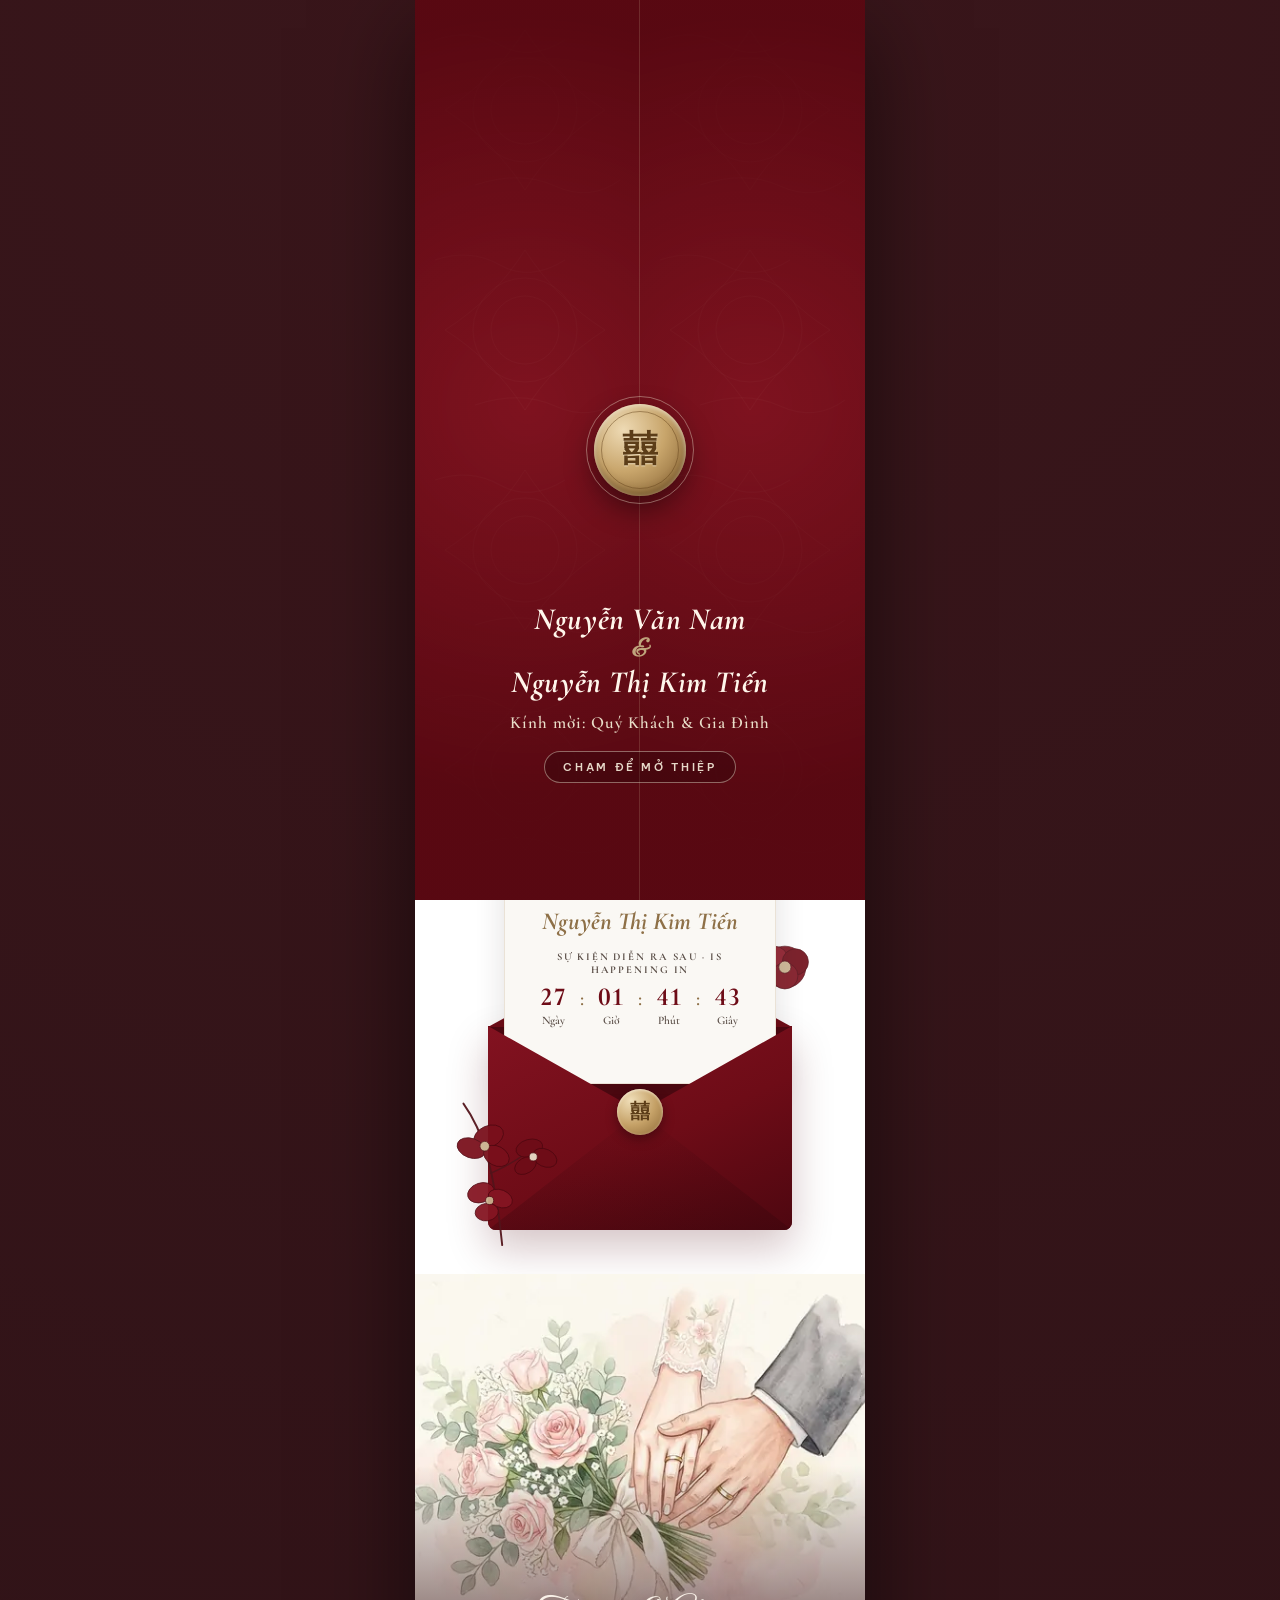
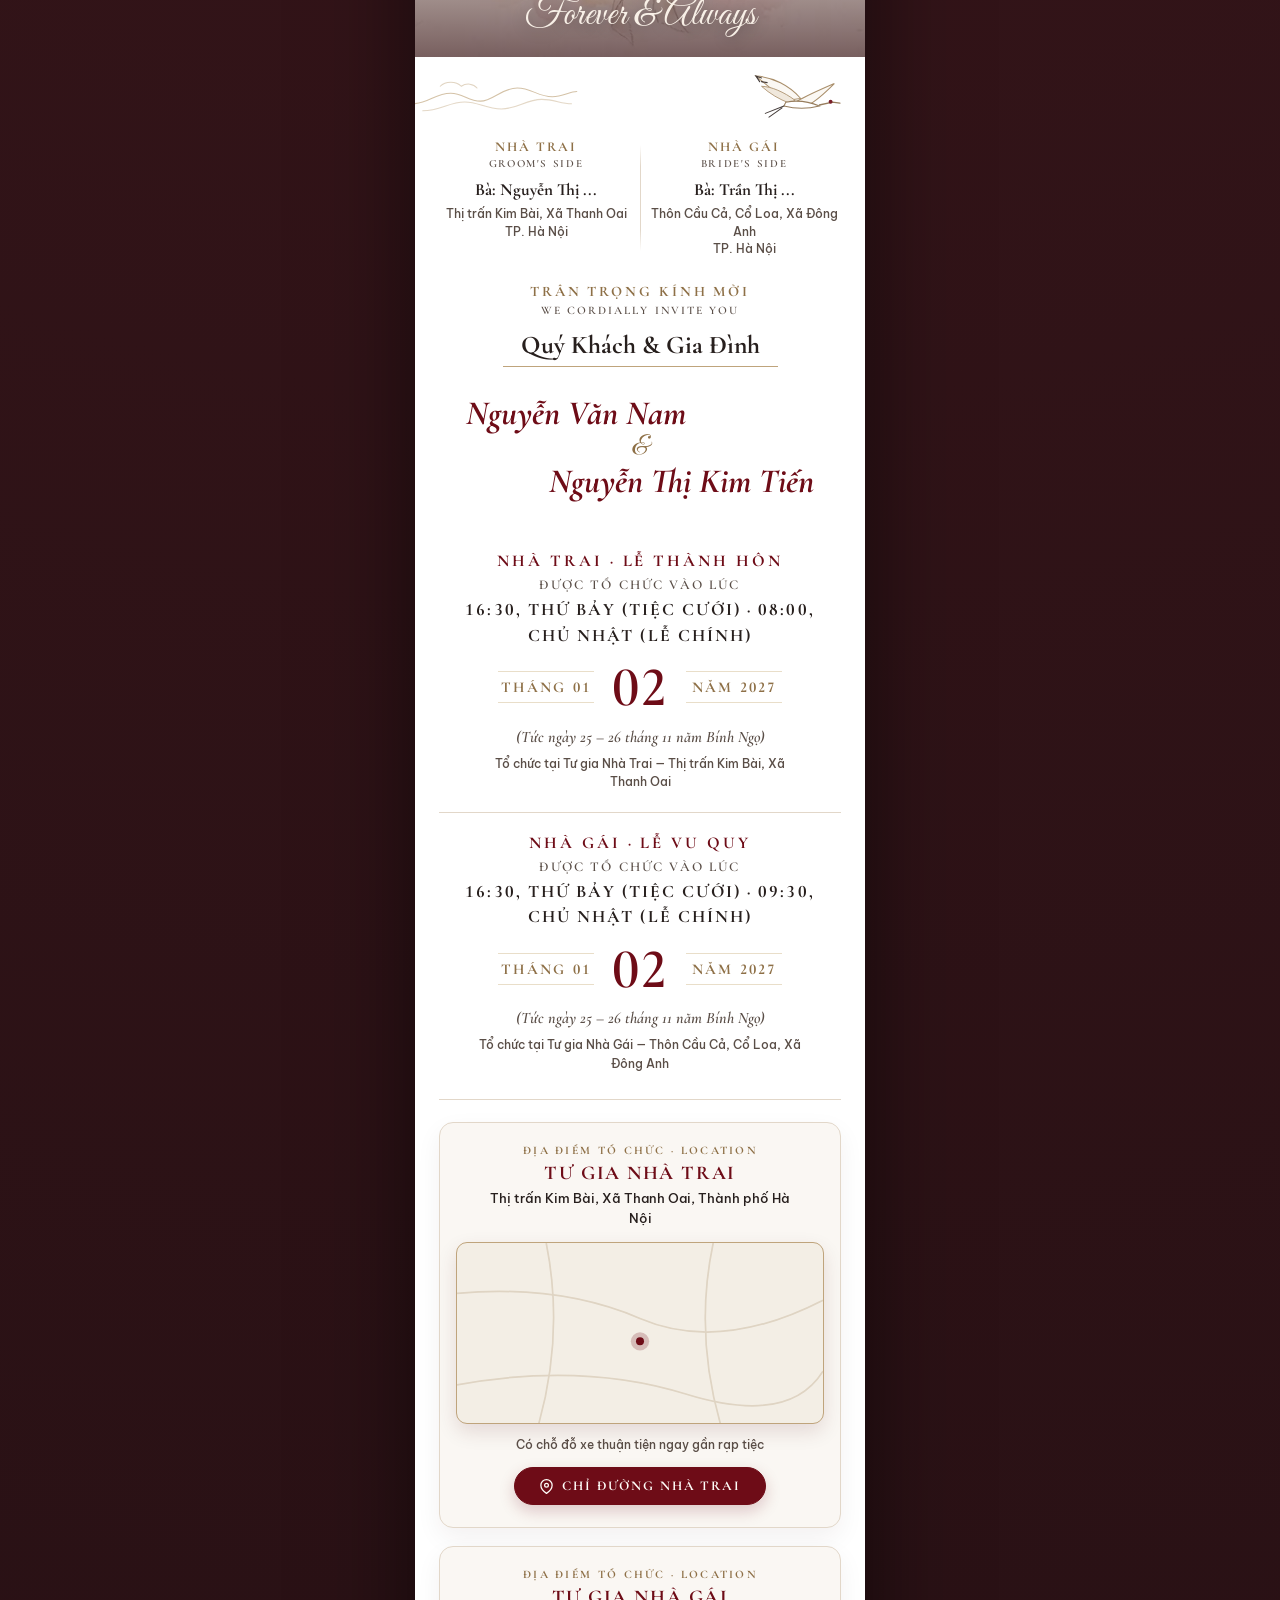
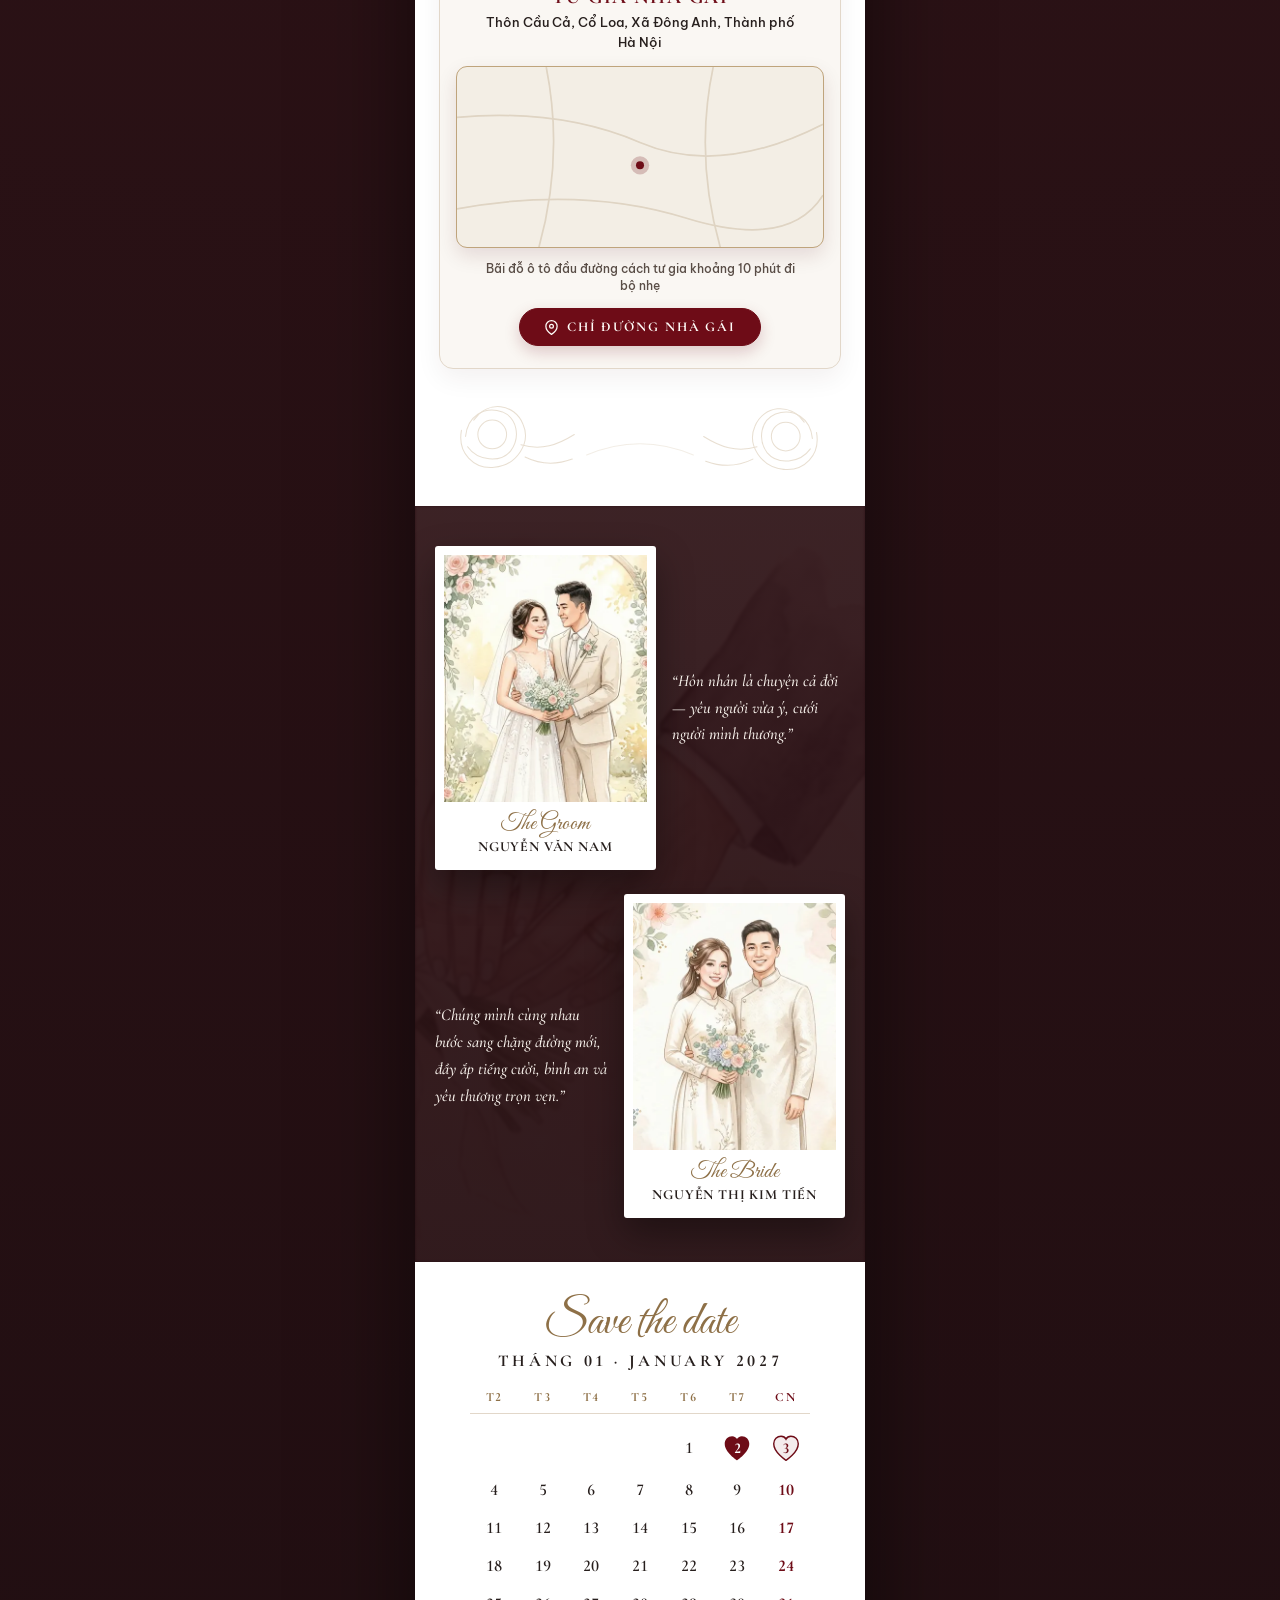
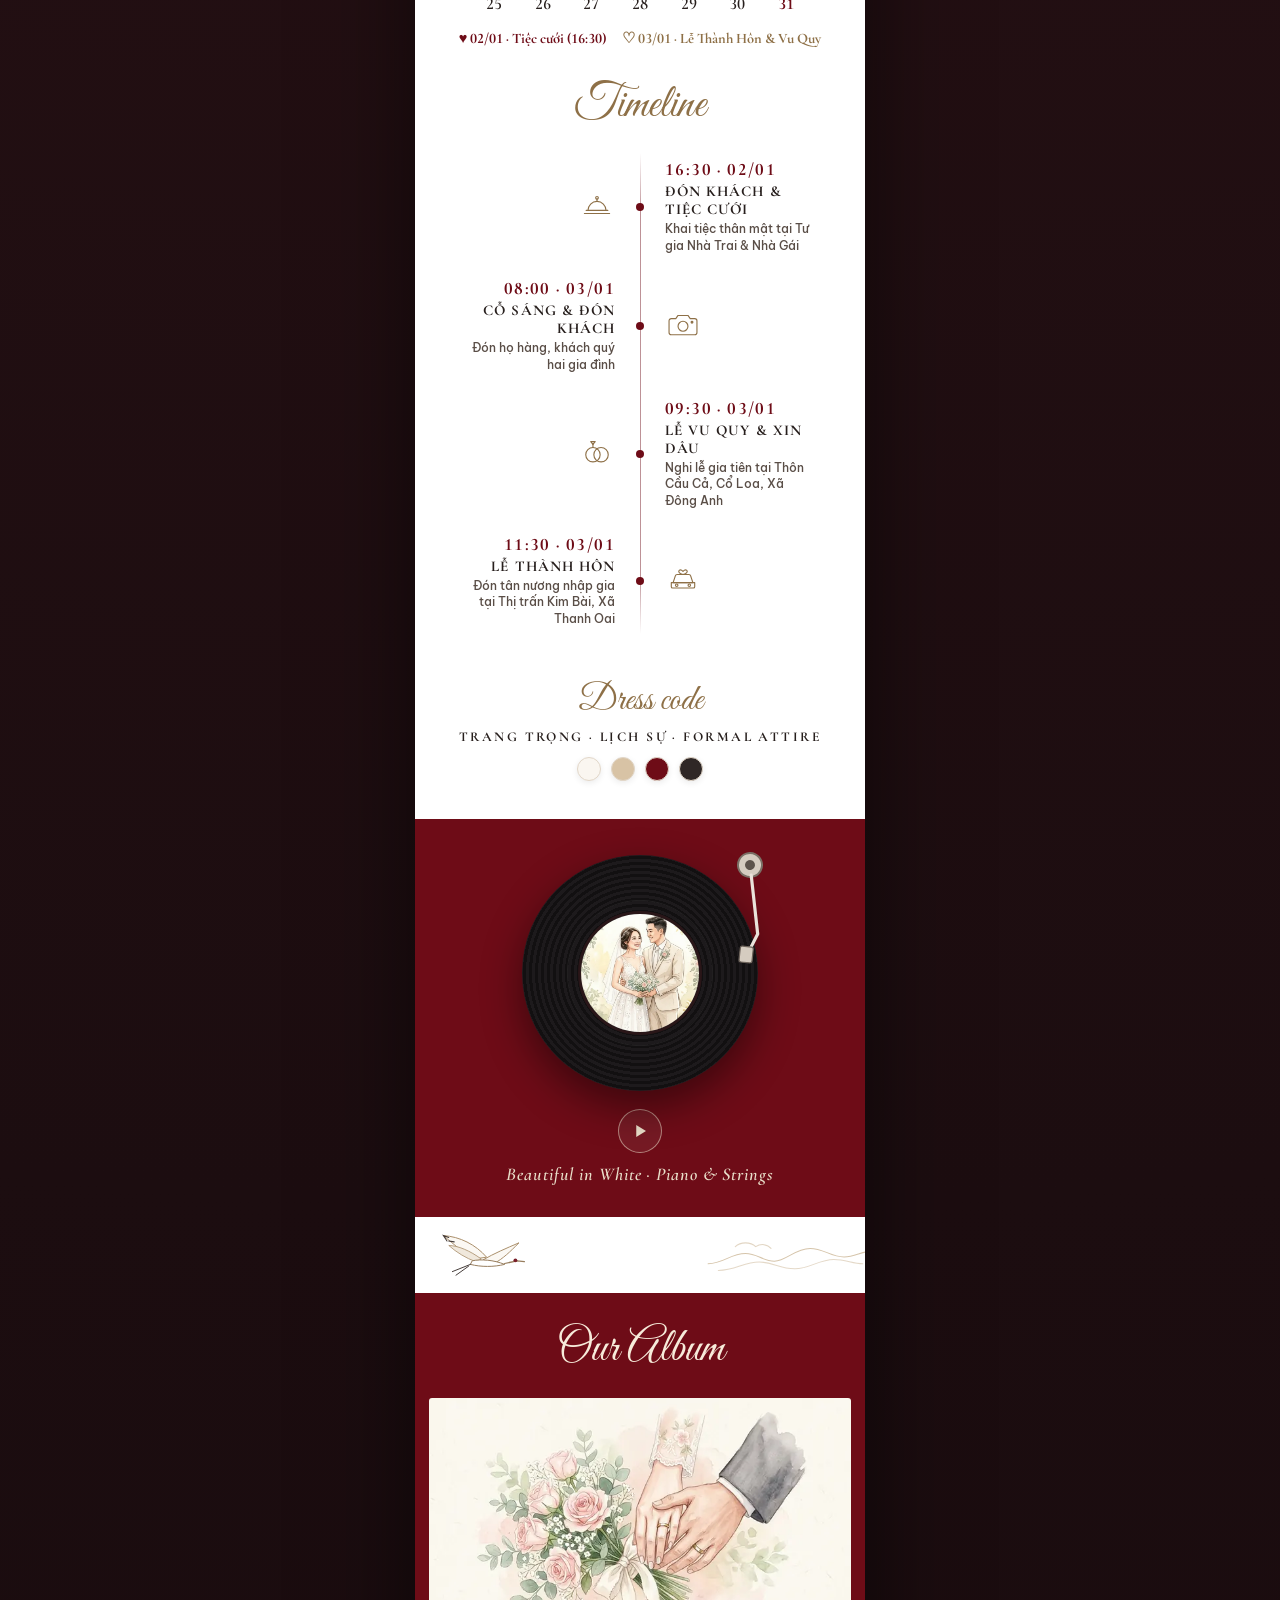
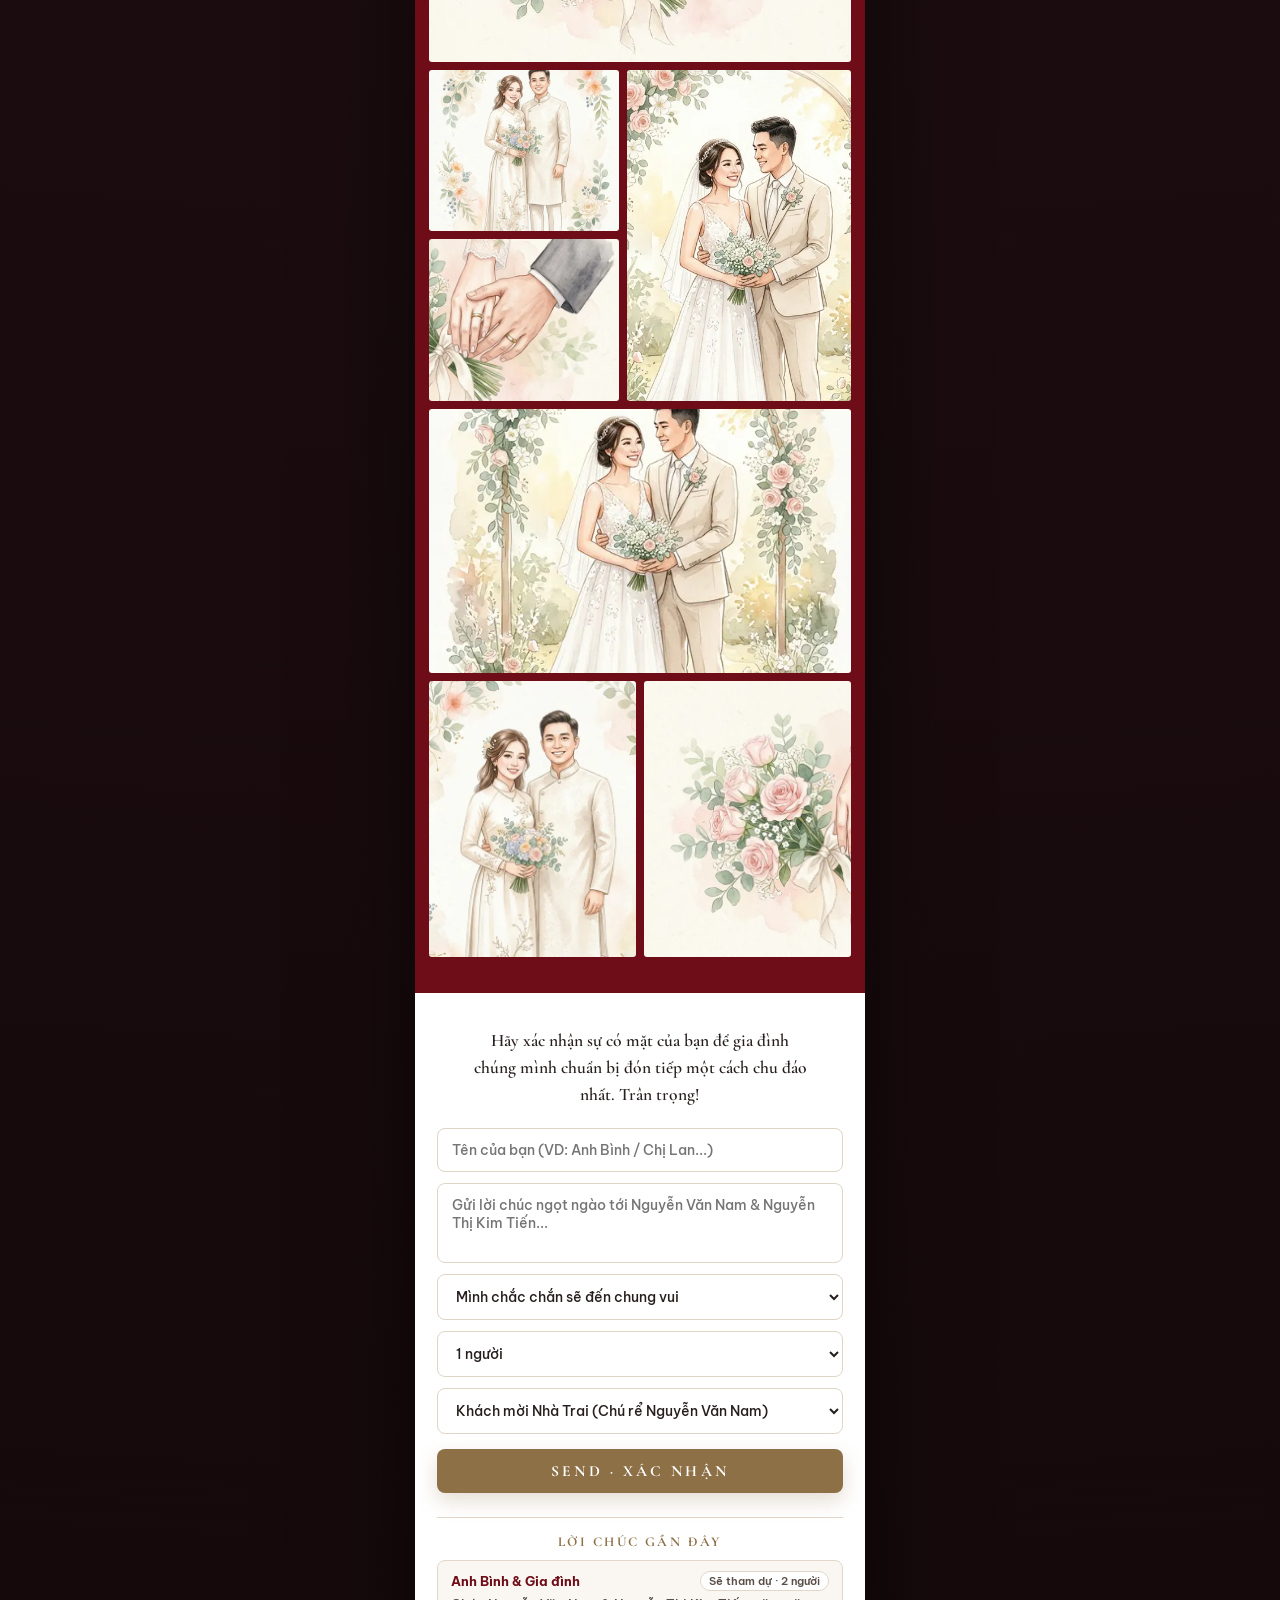
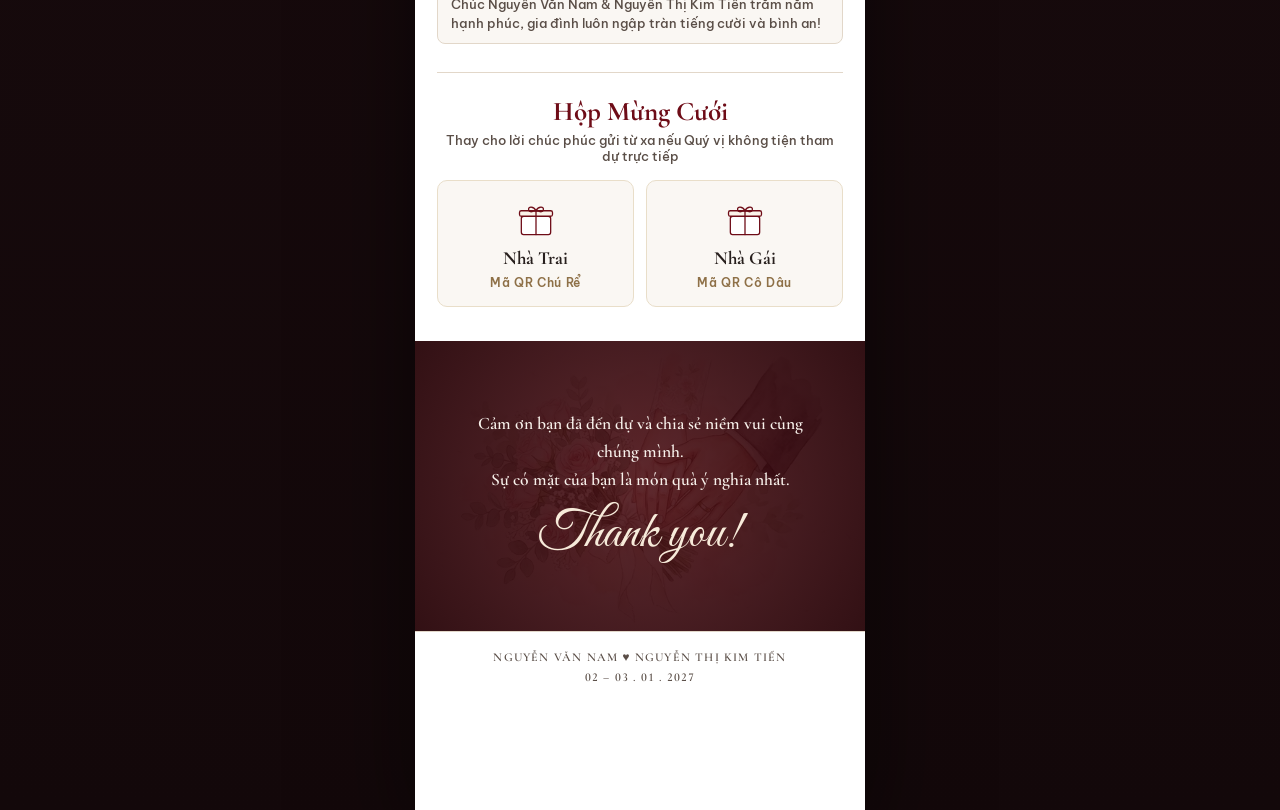
==== commit 4271417c: "Add /quan-ly/ wedding admin studio: personalized guest link generator, 2-tab family config with 2-le" ====
--- a/index.html
+++ b/index.html
@@ -122,7 +122,7 @@
           <div class="env-flap-tri"></div>
 
           <div class="env-letter-card">
-            <p class="letter-kicker">Trân trọng kính mời dự lễ cưới của<br/>You're invited to the wedding of</p>
+            <p id="letterKicker" class="letter-kicker">Trân trọng kính mời dự lễ cưới của<br/>You're invited to the wedding of</p>
             <p id="letterNames" class="letter-names">
               <span class="letter-line">Nguyễn Văn Nam</span>
               <span class="amp-small">&amp;</span>
@@ -178,13 +178,13 @@
           <p id="famLeftVi" class="fam-col-title">Nhà Trai</p>
           <p id="famLeftEn" class="fam-col-en">Groom's Side</p>
           <p id="famLeftParent" class="fam-col-parent">Bà: Nguyễn Thị ...</p>
-          <p id="famLeftAddr" class="fam-col-addr">Thị trấn Kim Bài, Thanh Oai<br/>TP. Hà Nội</p>
+          <p id="famLeftAddr" class="fam-col-addr">Thị trấn Kim Bài, Xã Thanh Oai<br/>TP. Hà Nội</p>
         </div>
         <div class="reveal from-right">
           <p id="famRightVi" class="fam-col-title">Nhà Gái</p>
           <p id="famRightEn" class="fam-col-en">Bride's Side</p>
           <p id="famRightParent" class="fam-col-parent">Bà: Trần Thị ...</p>
-          <p id="famRightAddr" class="fam-col-addr">Thôn Cầu Cả, Cổ Loa, Đông Anh<br/>TP. Hà Nội</p>
+          <p id="famRightAddr" class="fam-col-addr">Thôn Cầu Cả, Cổ Loa, Xã Đông Anh<br/>TP. Hà Nội</p>
         </div>
       </div>
 
@@ -251,7 +251,7 @@
     <section id="secSchedule" class="schedule-suite">
       <div class="reveal">
         <p class="accent-heading">Save the date</p>
-        <p class="cal-sub-month lnum">Tháng 01 · January 2027</p>
+        <p id="calSubMonth" class="cal-sub-month lnum">Tháng 01 · January 2027</p>
       </div>
 
       <div class="reveal">
@@ -265,7 +265,7 @@
           <div class="cal-hd" style="color:var(--burgundy);">CN</div>
         </div>
         <div id="calendarDays" class="cal-clean-grid"></div>
-        <div class="cal-notes">
+        <div id="calNotes" class="cal-notes">
           <span><strong style="color:var(--burgundy);">♥ 02/01</strong> · Tiệc cưới (16:30)</span>
           <span><strong style="color:var(--gold);">♡ 03/01</strong> · Lễ Thành Hôn &amp; Vu Quy</span>
         </div>
@@ -369,7 +369,7 @@
 
     <!-- 9. RSVP FORM & MINIMALIST HỘP MỪNG CƯỚI (JMII 00:33 - 00:38) -->
     <section id="secRsvp" class="rsvp-suite">
-      <p class="rsvp-intro reveal">
+      <p id="rsvpIntro" class="rsvp-intro reveal">
         Hãy xác nhận sự có mặt của bạn để gia đình chúng mình chuẩn bị đón tiếp một cách chu đáo nhất. Trân trọng!
       </p>
 
@@ -441,7 +441,7 @@
     <footer class="footer-cinema">
       <img id="footerBgImg" class="footer-cinema-bg" src="./images/banner-rings.webp" alt="" aria-hidden="true" loading="lazy" />
       <div class="footer-cinema-inner reveal">
-        <p class="footer-quote">
+        <p id="footerQuote" class="footer-quote">
           Cảm ơn bạn đã đến dự và chia sẻ niềm vui cùng chúng mình.<br/>
           Sự có mặt của bạn là món quà ý nghĩa nhất.
         </p>
@@ -450,7 +450,7 @@
     </footer>
     <div class="footer-bar lnum">
       <span id="footerBrand">NGUYỄN VĂN NAM ♥ NGUYỄN THỊ KIM TIẾN</span>
-      <span>02 – 03 . 01 . 2027</span>
+      <span id="footerDate">02 – 03 . 01 . 2027</span>
     </div>
 
   </main>
@@ -611,6 +611,7 @@
   <!-- TOAST -->
   <div id="toast" class="toast hidden"></div>
 
+  <script src="./assets/wedding-store.js"></script>
   <script src="./assets/app.js"></script>
 </body>
 </html>
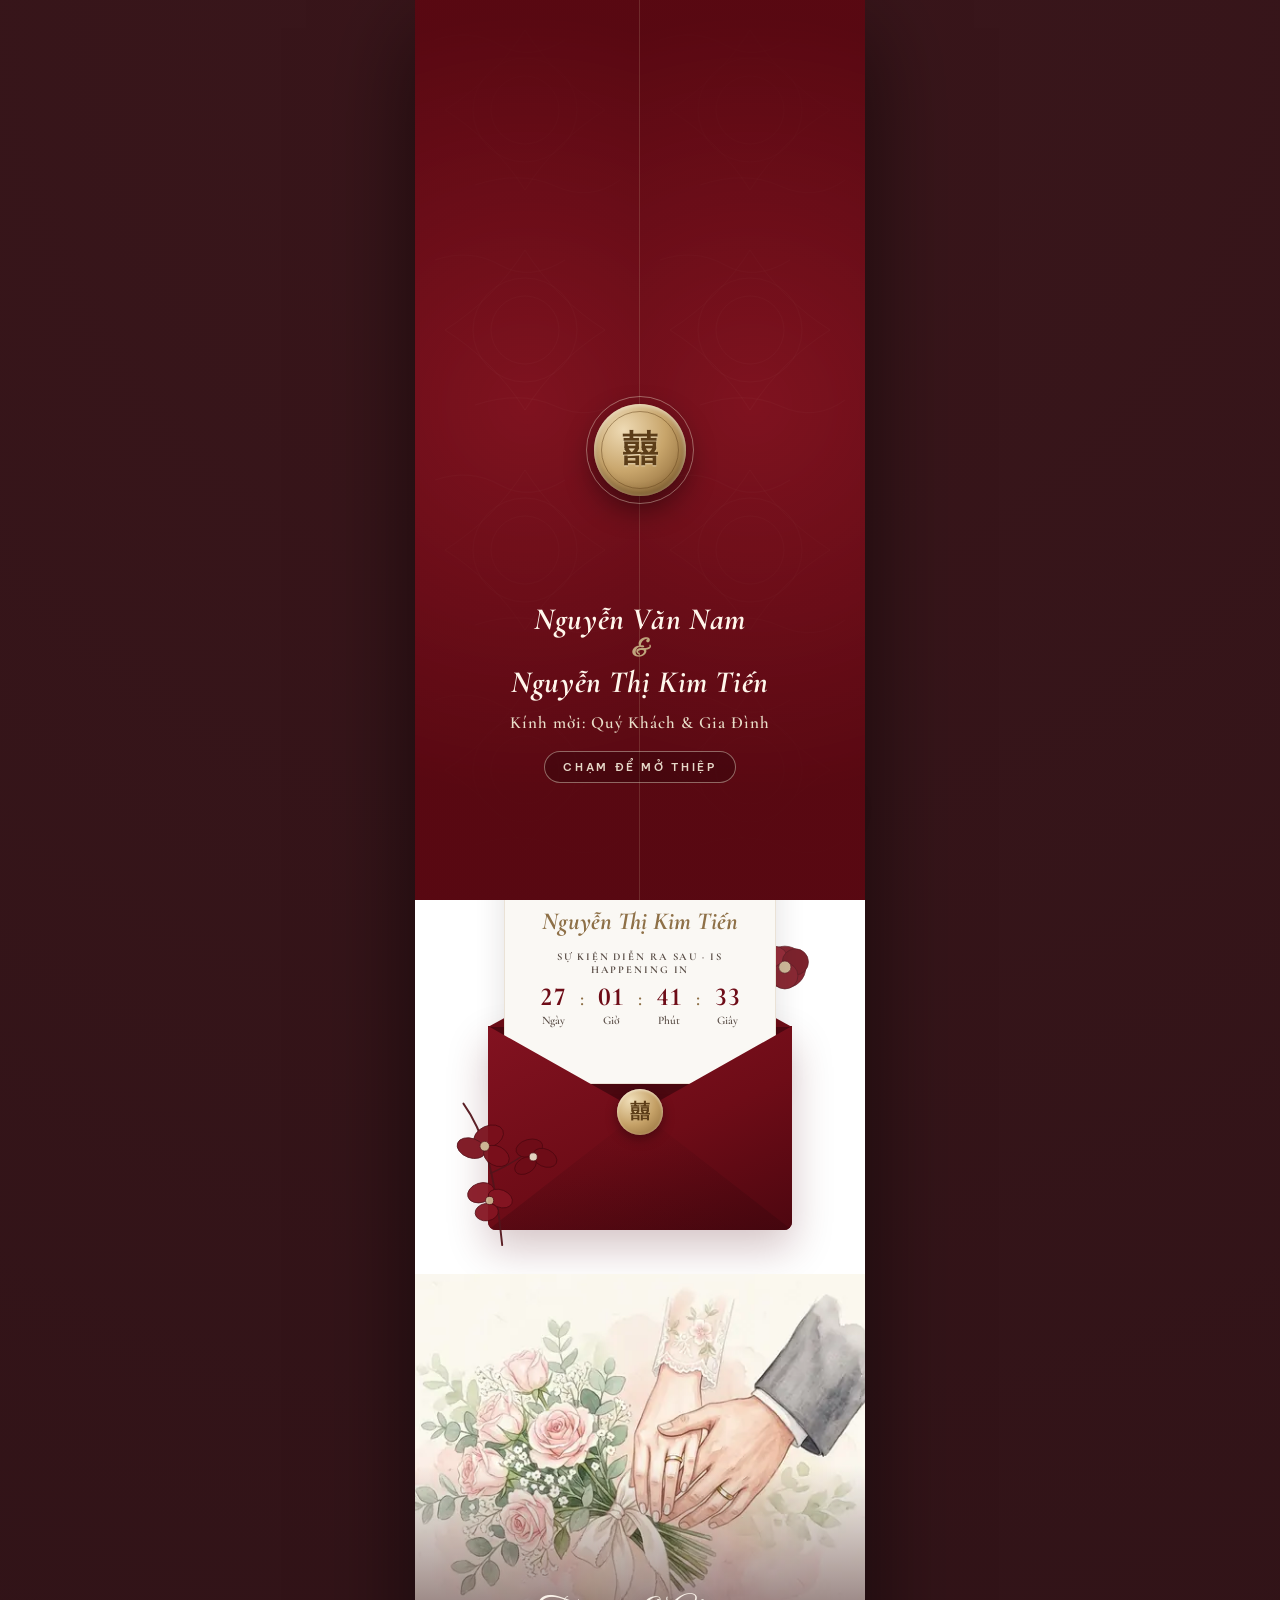
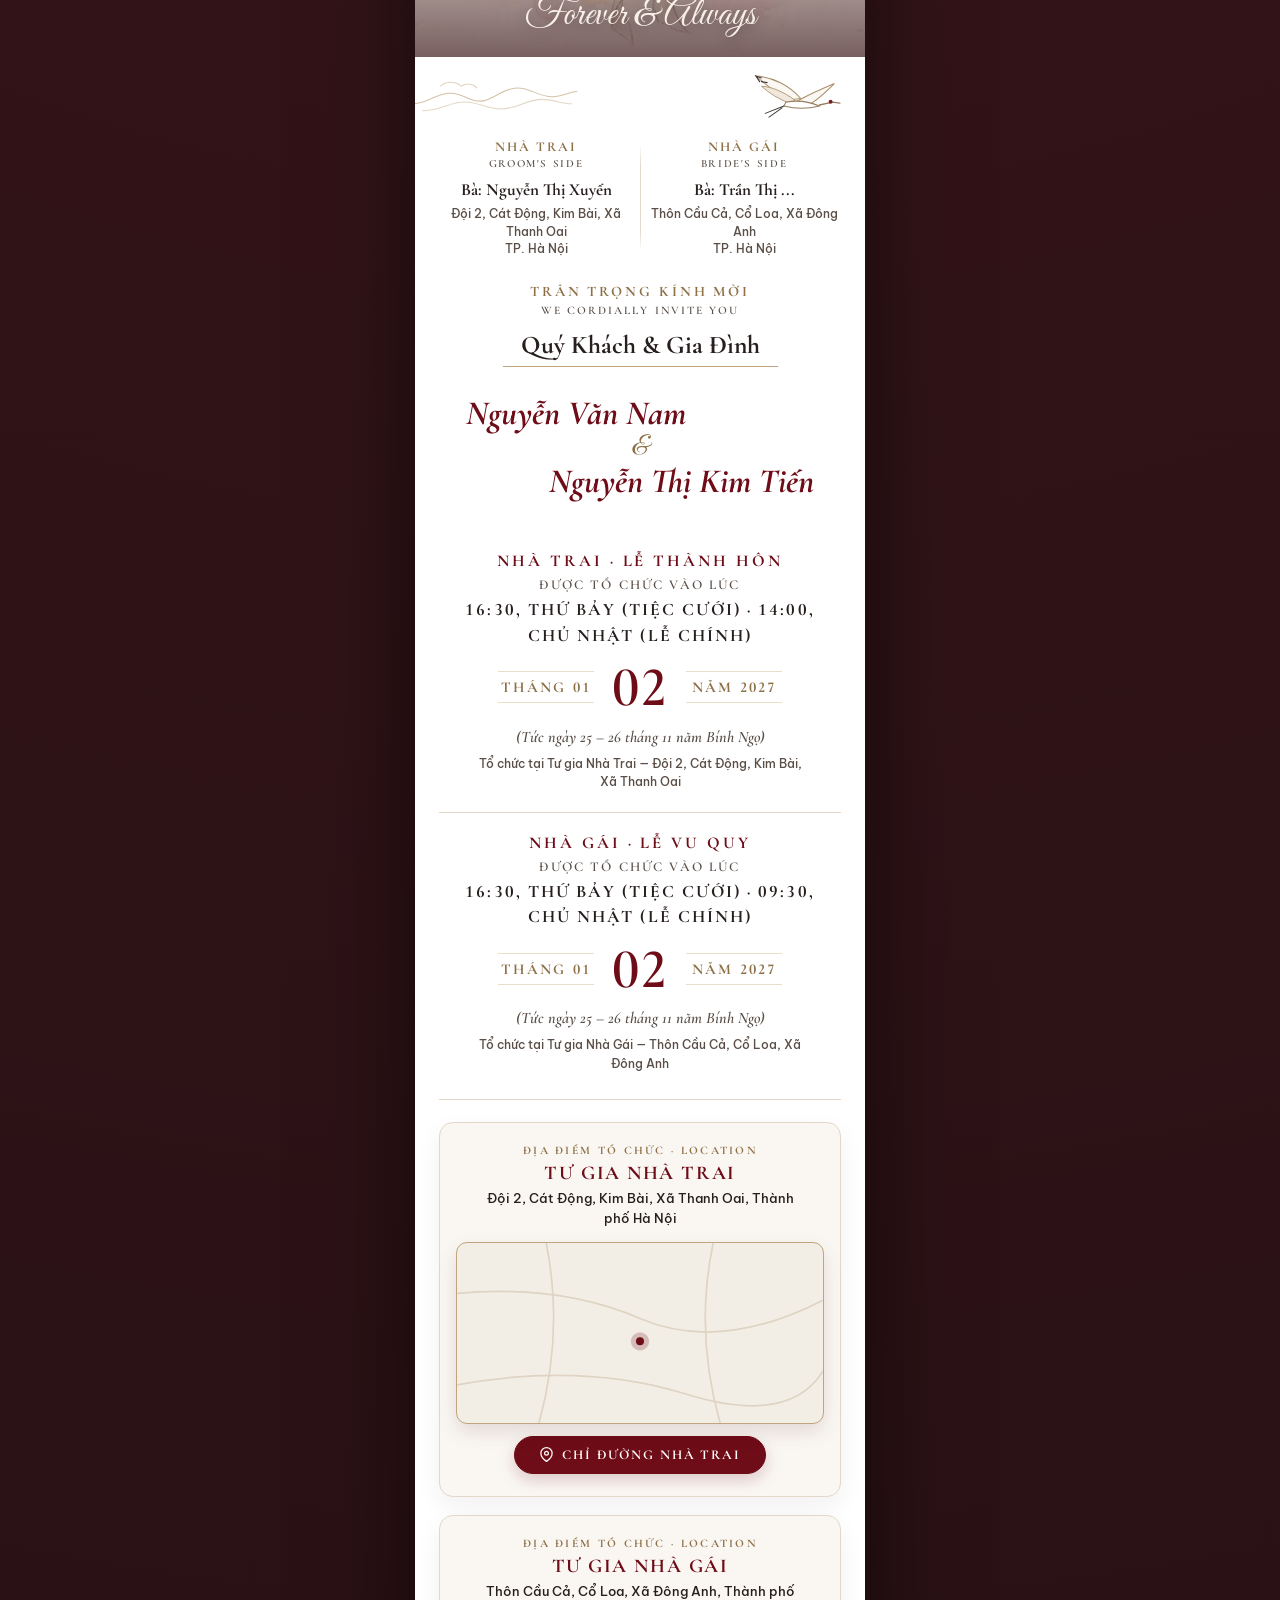
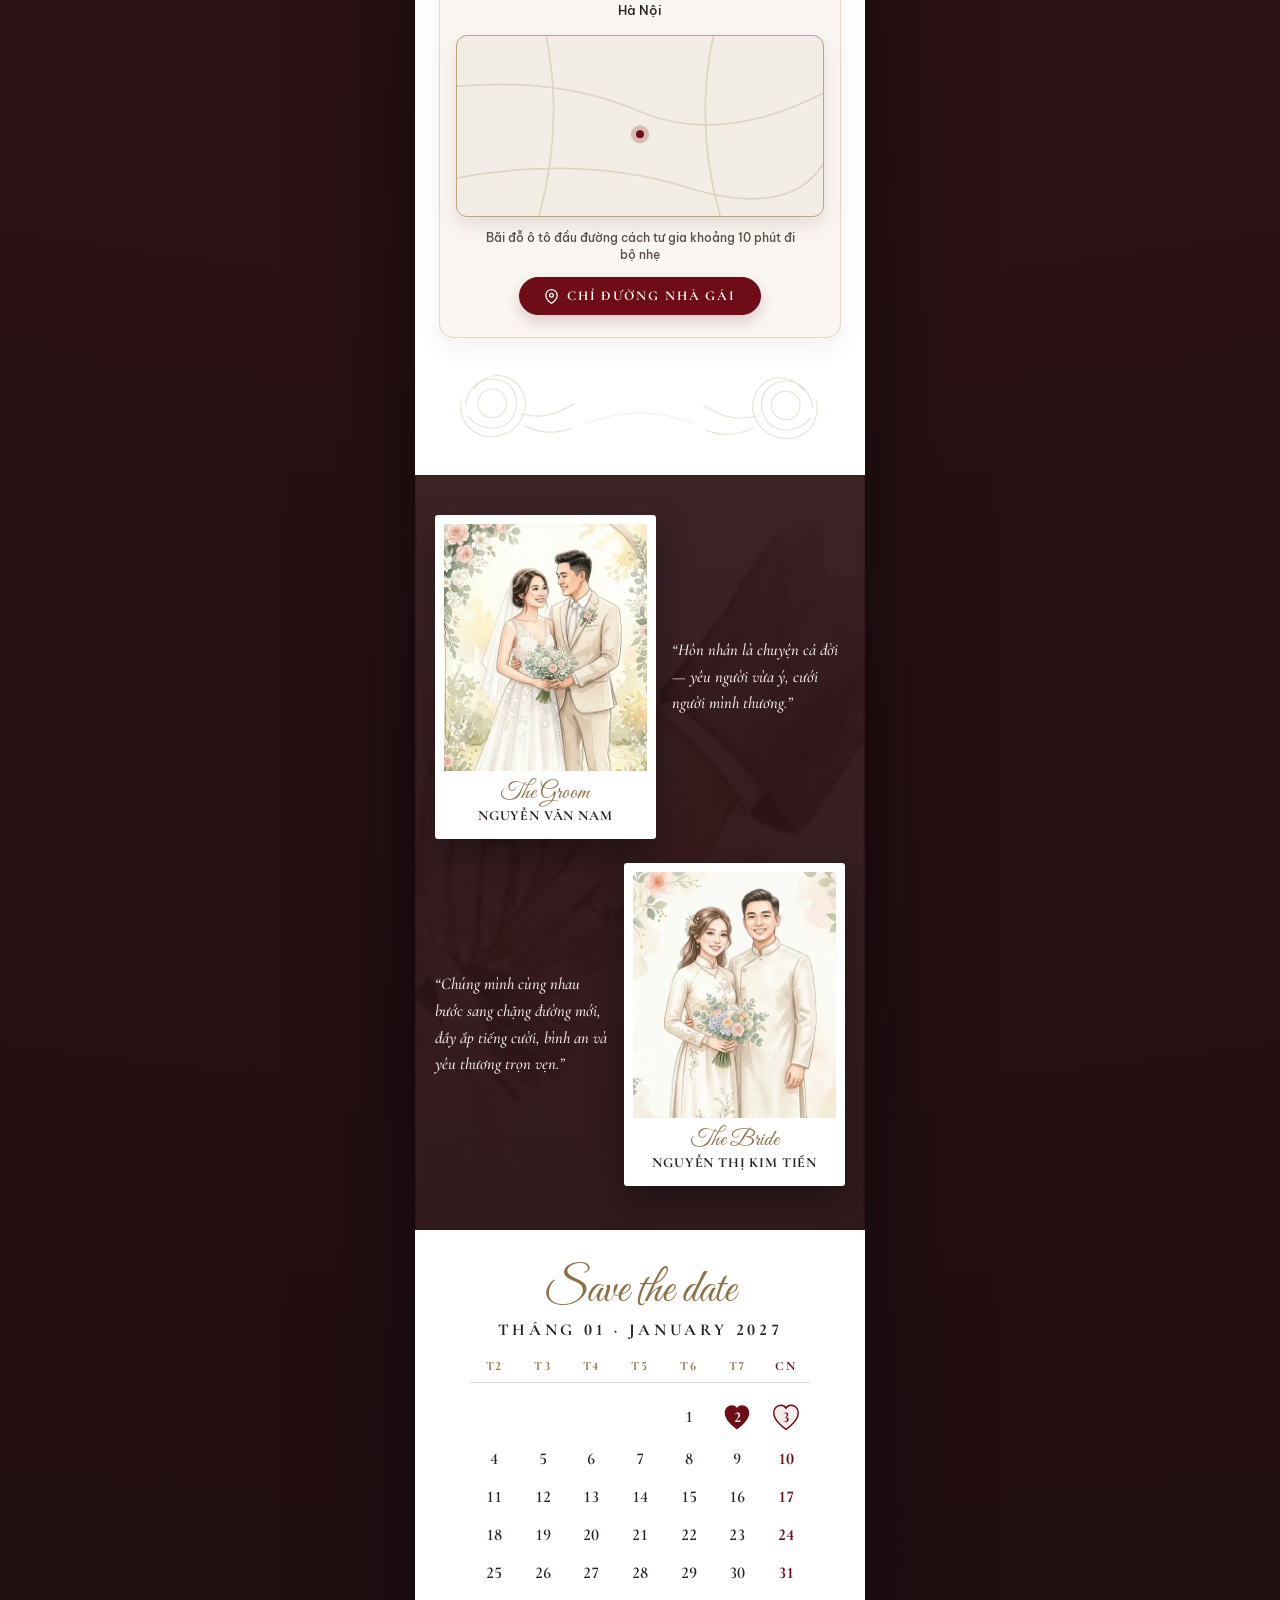
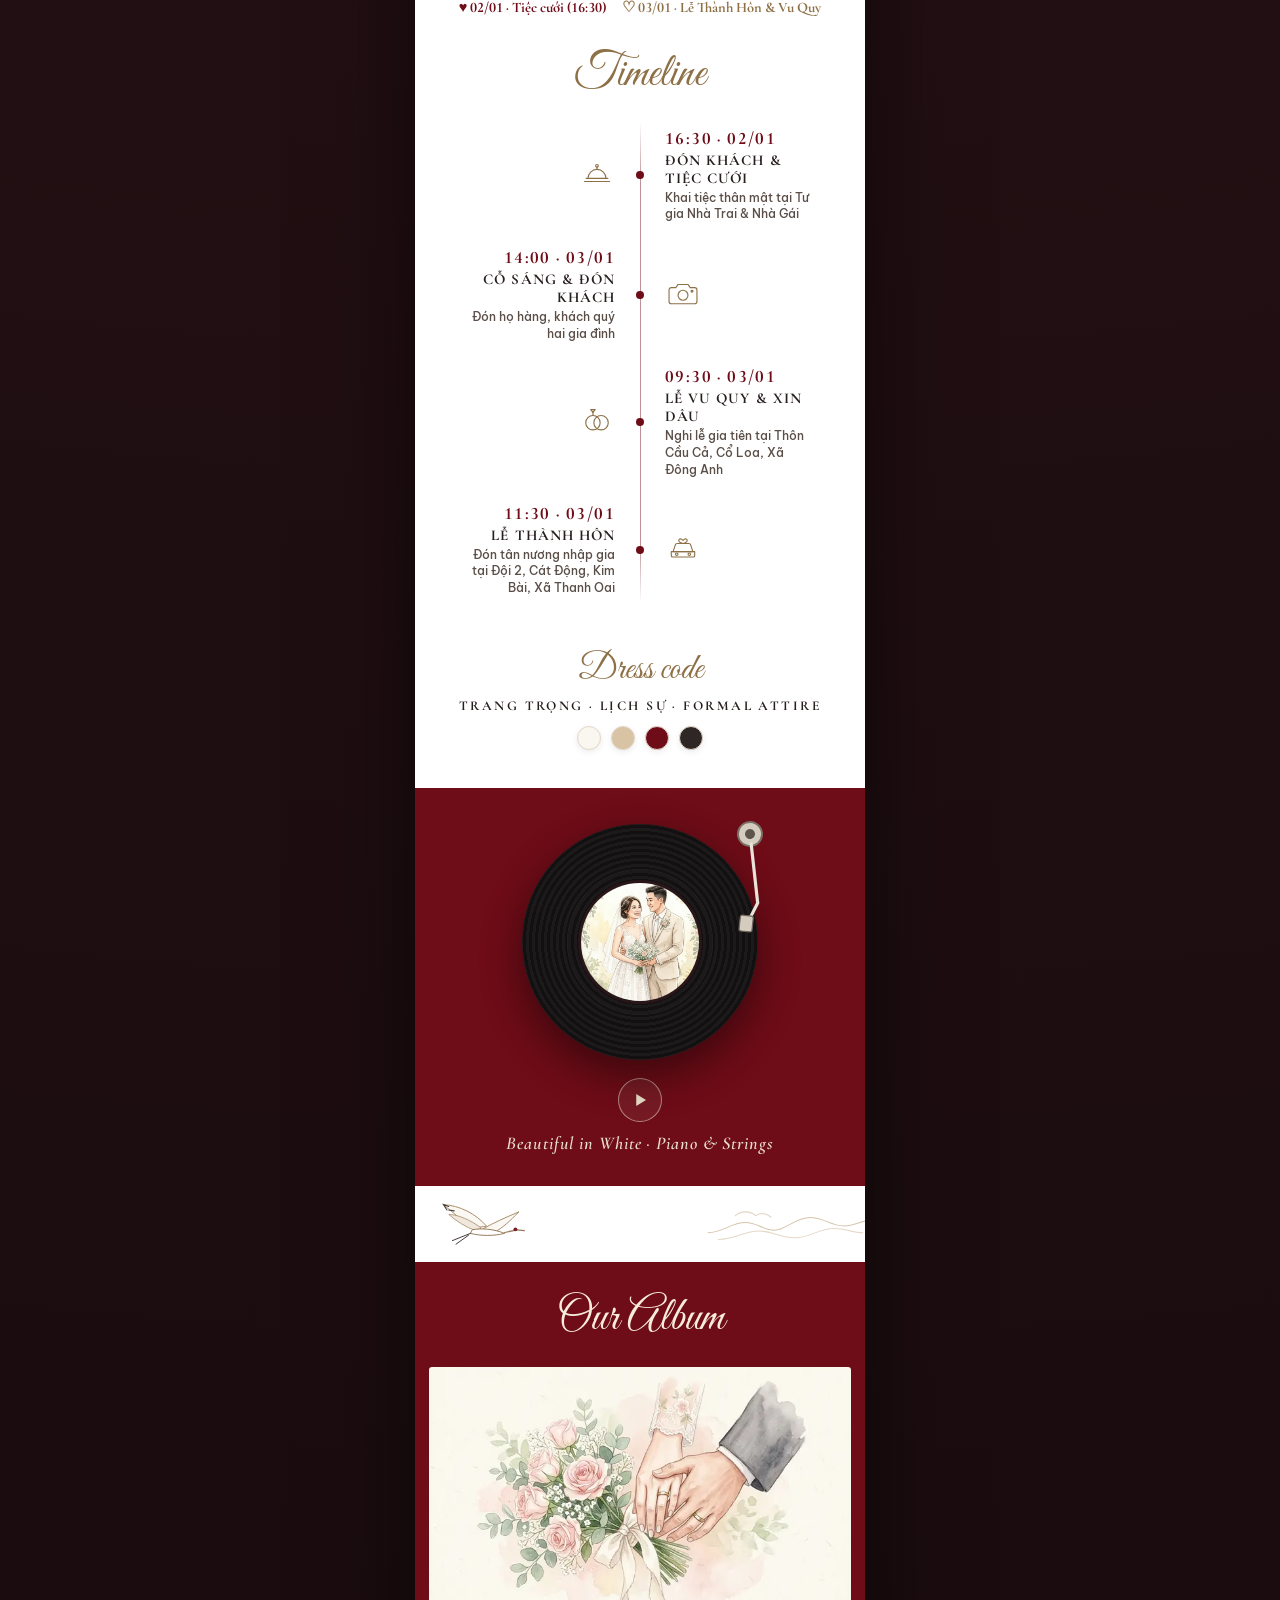
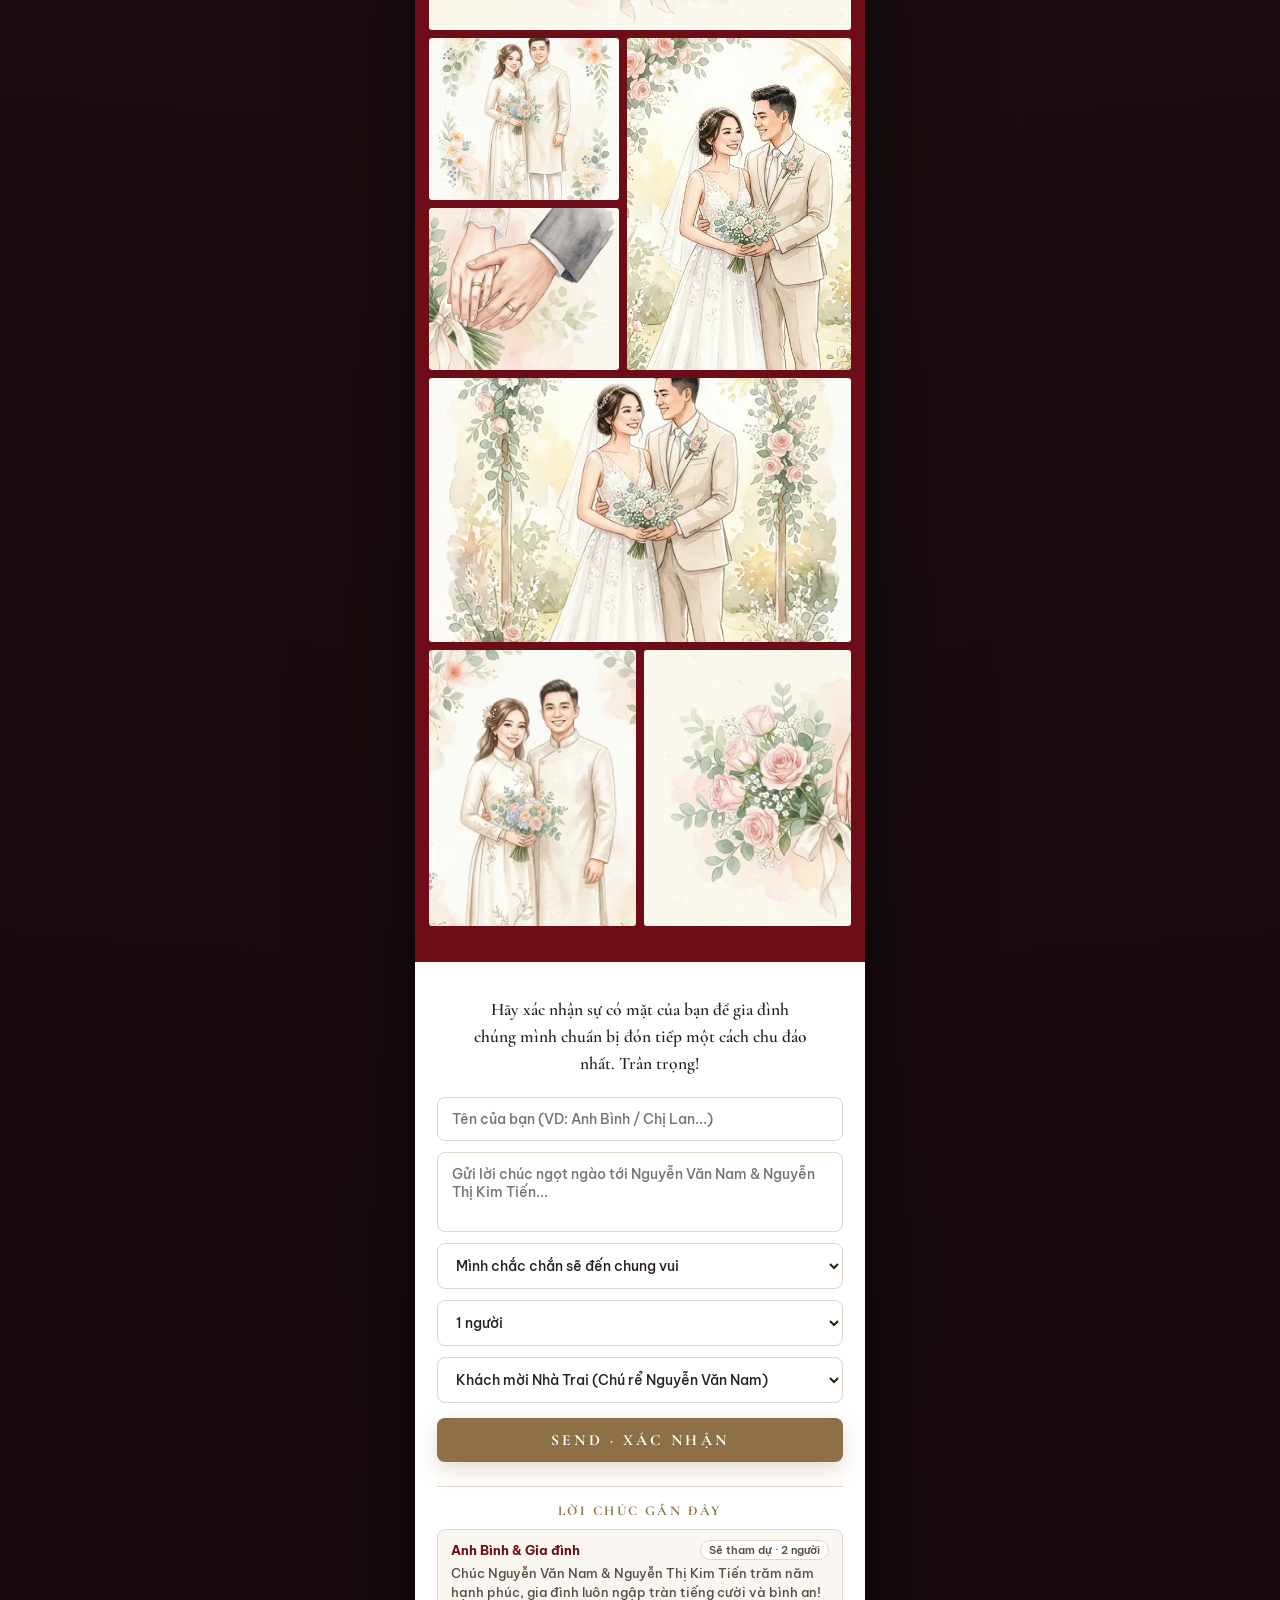
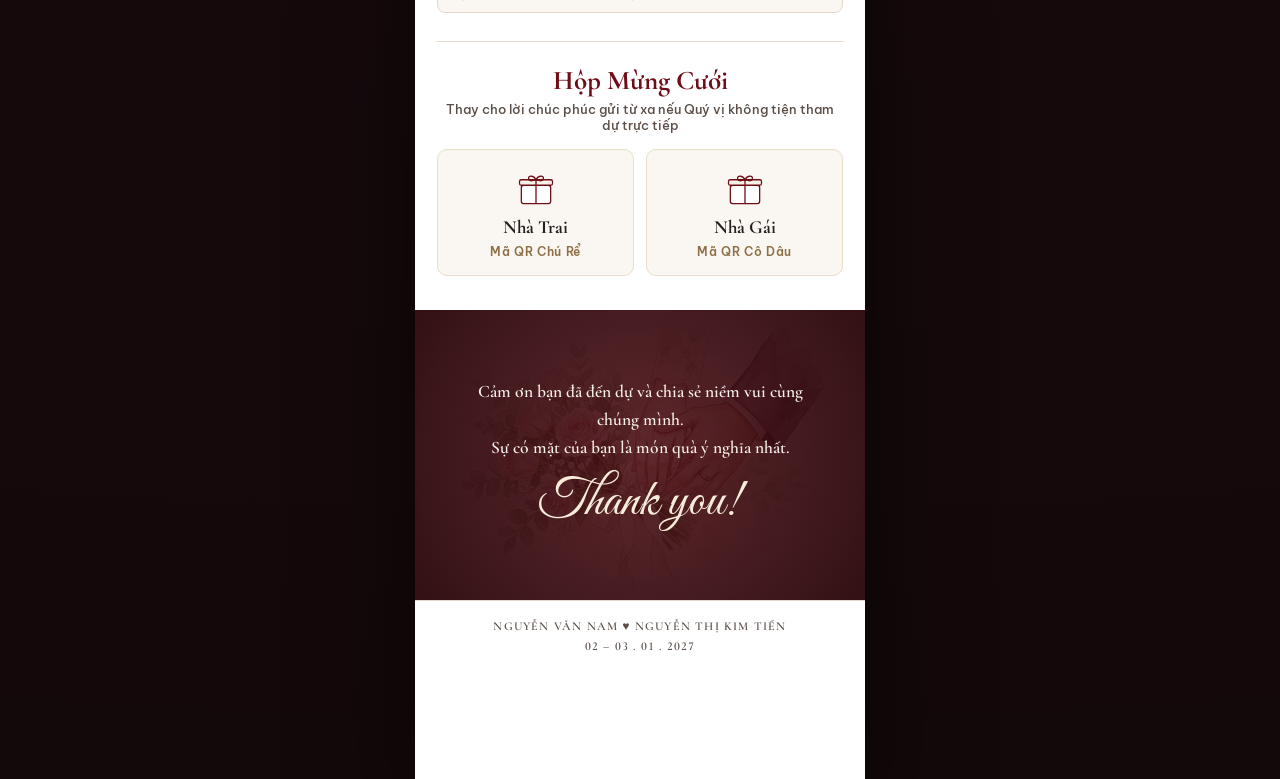
==== commit 814e9479: "Bind custom domain thiepcuoi-vannam-kimtien.com (CNAME & og:image)" ====
--- a/index.html
+++ b/index.html
@@ -12,7 +12,7 @@
   <meta property="og:type" content="website" />
   <meta property="og:title" content="Thiệp Mời Cưới — Nguyễn Văn Nam & Nguyễn Thị Kim Tiến (02–03.01.2027)" />
   <meta property="og:description" content="Trân trọng kính mời Quý khách tới chung vui Tiệc Cưới (16:30 · 02/01/2027) & Lễ Thành Hôn / Lễ Vu Quy (03/01/2027) của Nguyễn Văn Nam & Nguyễn Thị Kim Tiến." />
-  <meta property="og:image" content="https://namkun96.github.io/thiep-cuoi-vannam-kimtien/og-cover.jpeg" />
+  <meta property="og:image" content="https://thiepcuoi-vannam-kimtien.com/og-cover.jpeg" />
   <meta property="og:image:width" content="1200" />
   <meta property="og:image:height" content="630" />
   <meta property="og:locale" content="vi_VN" />
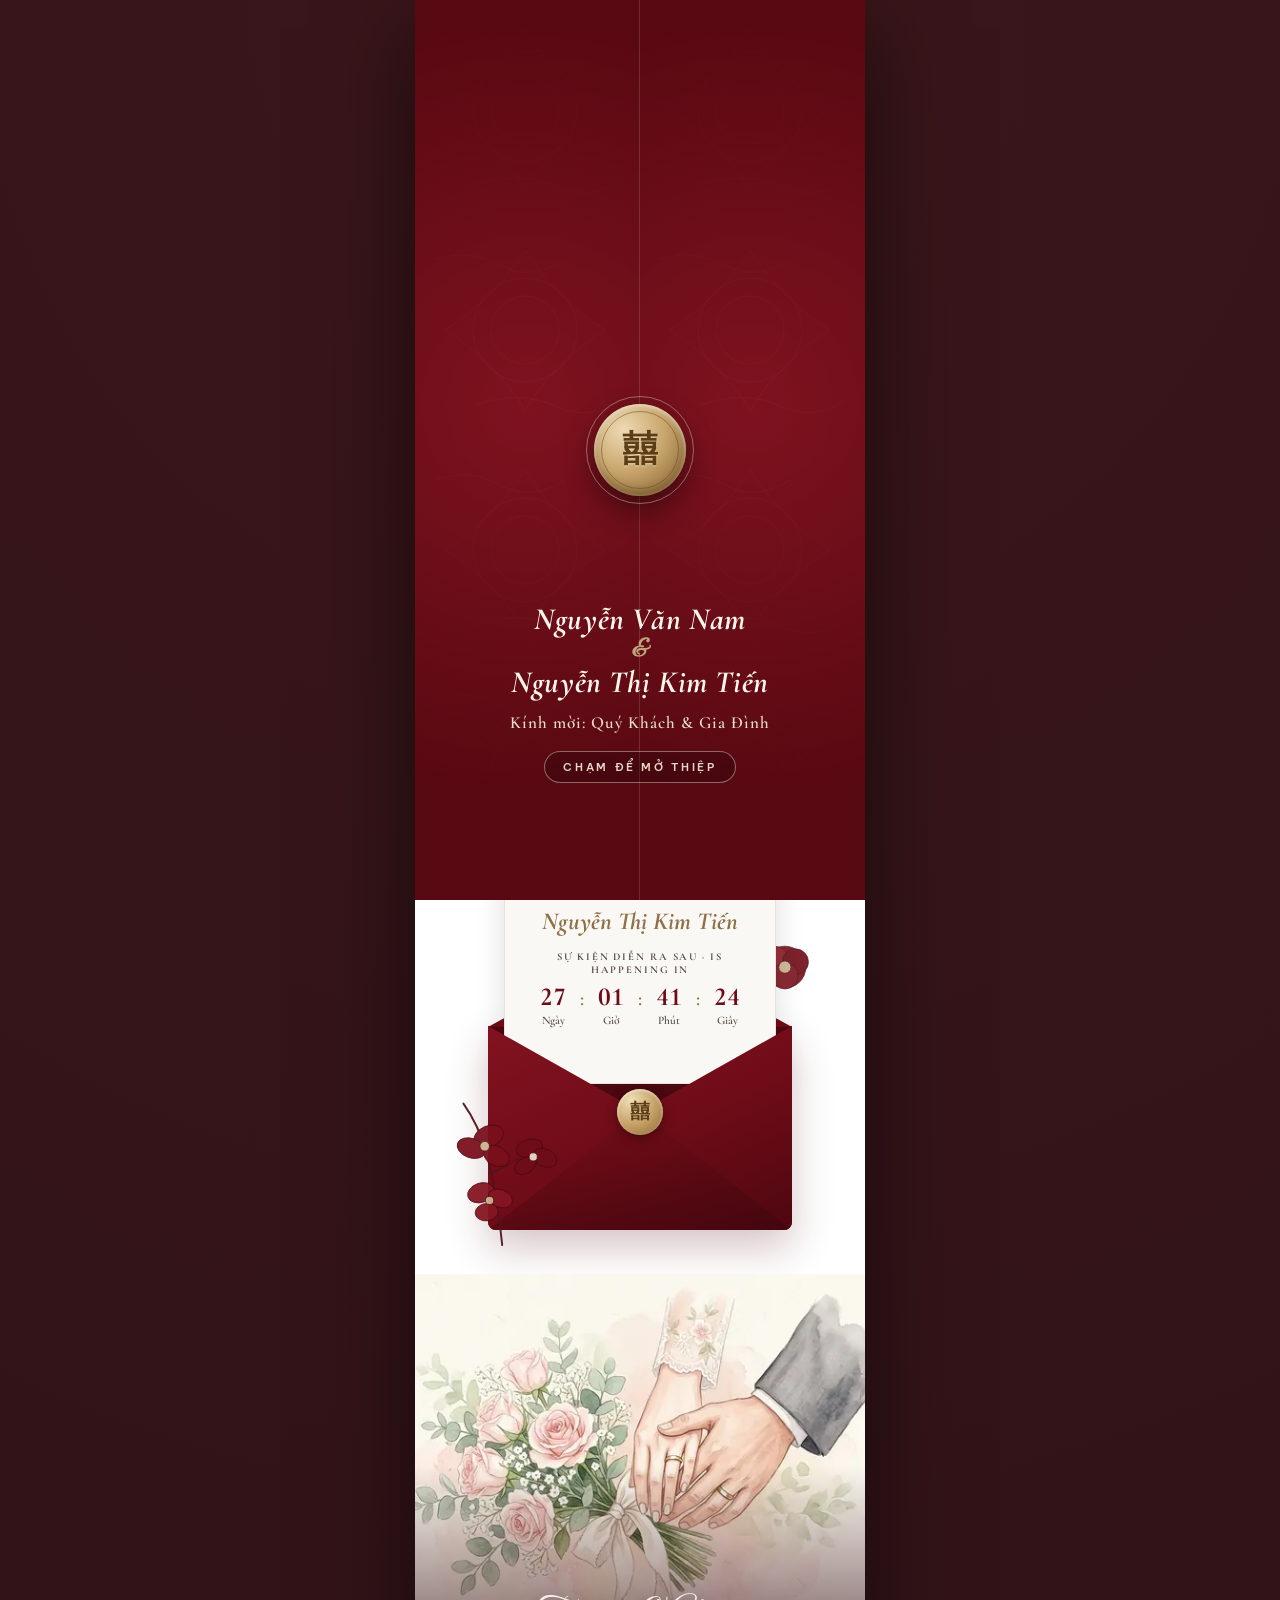
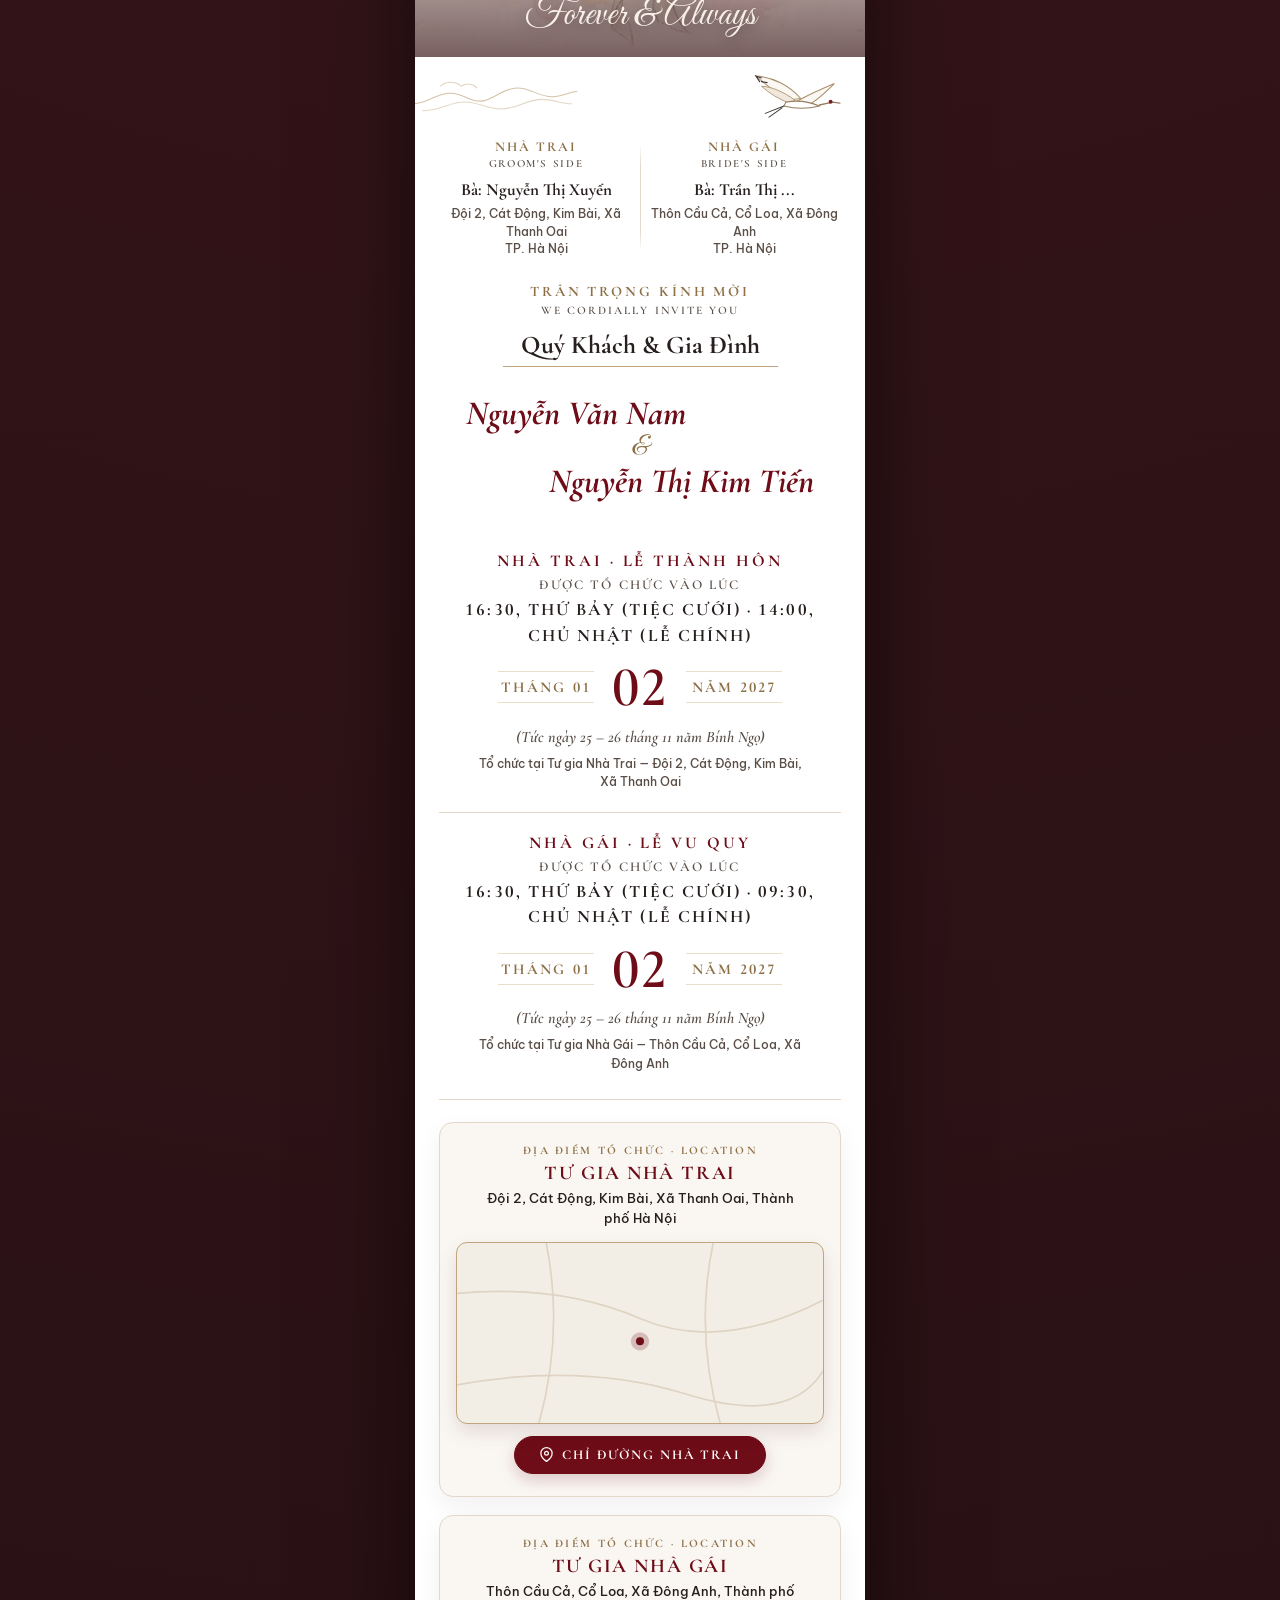
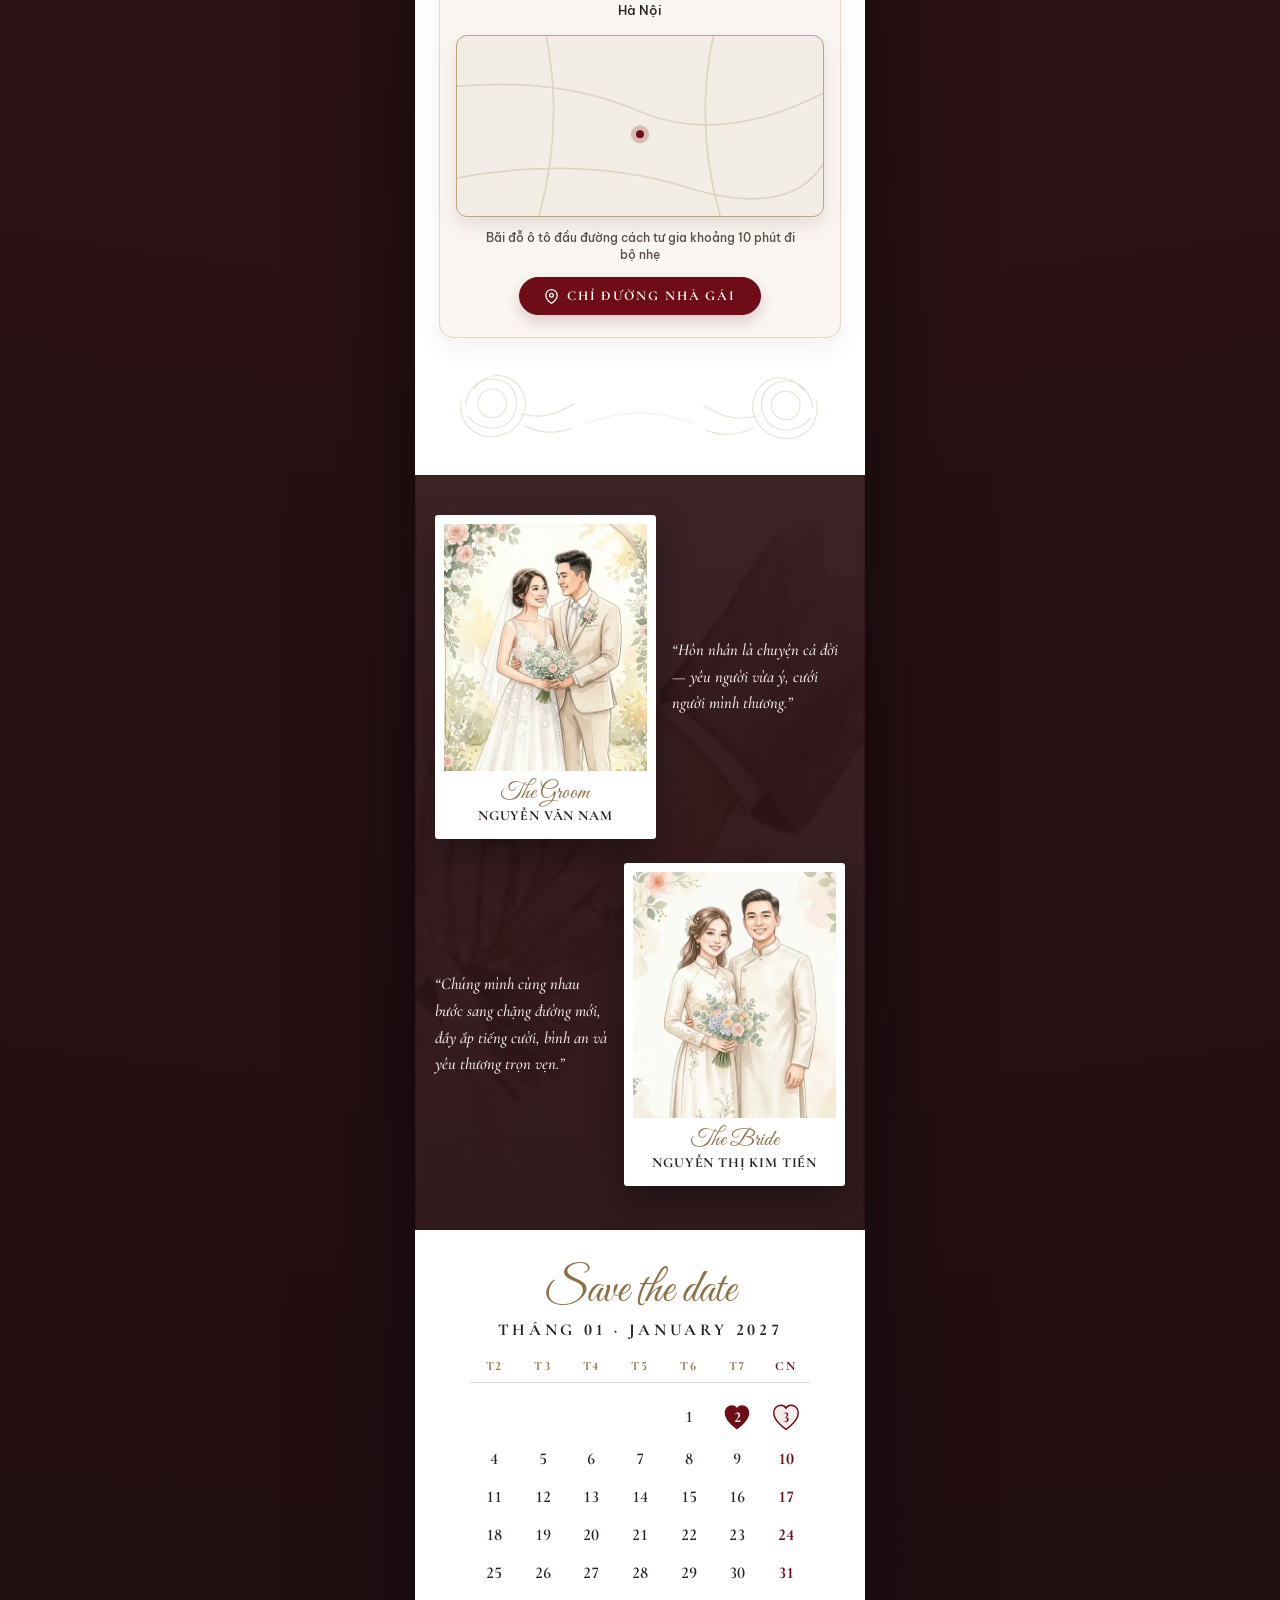
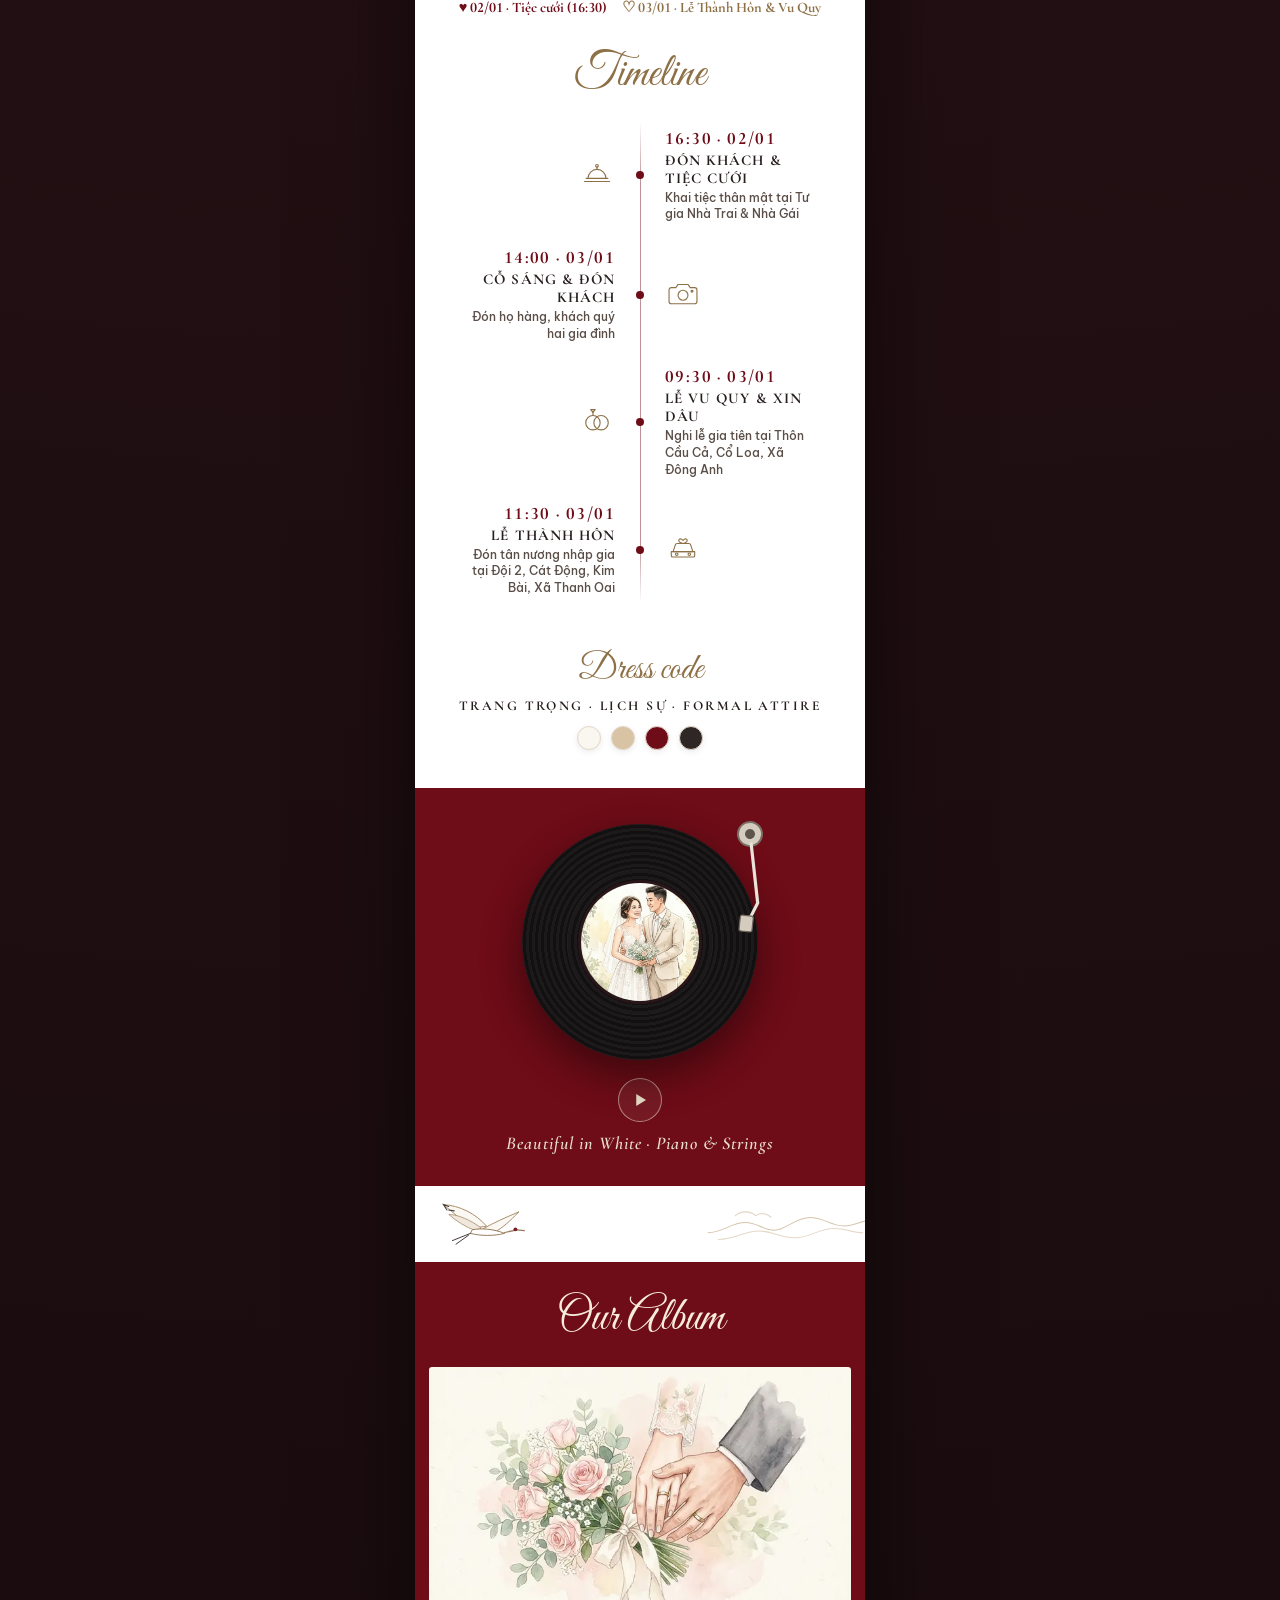
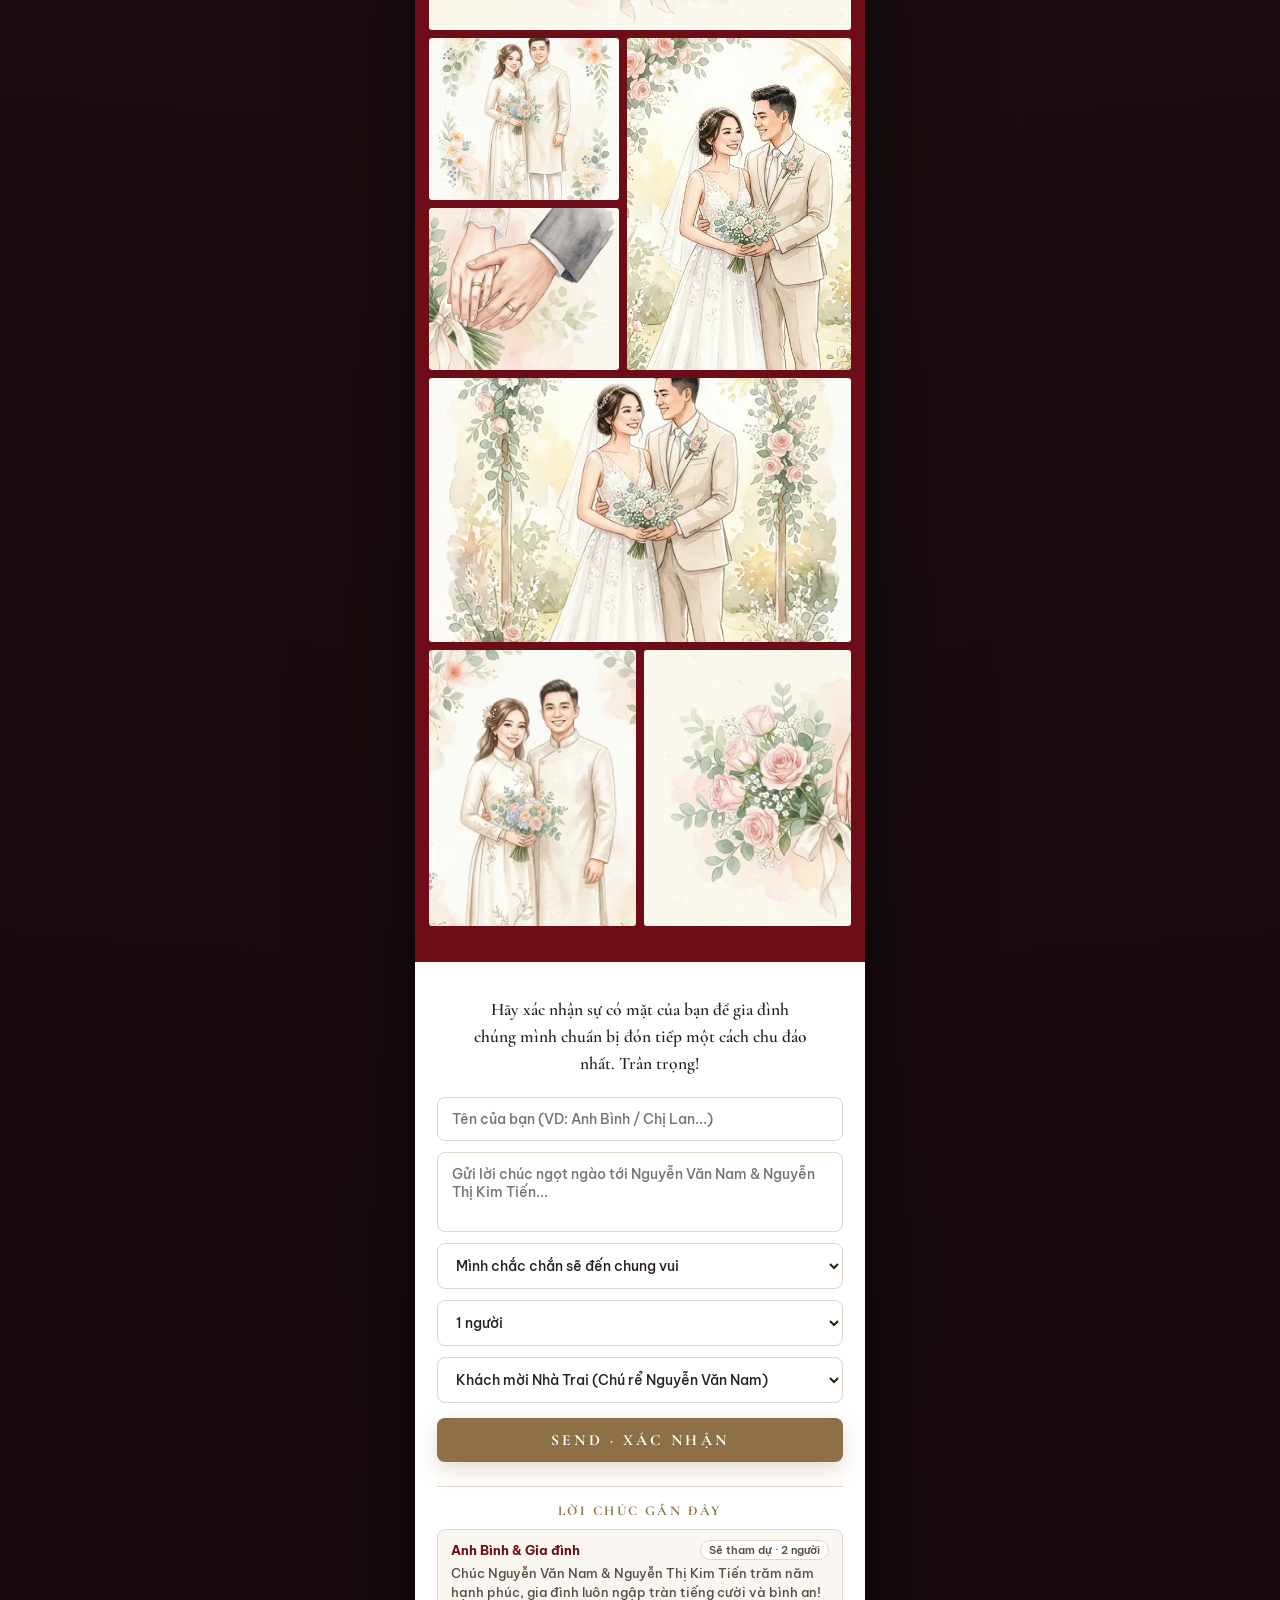
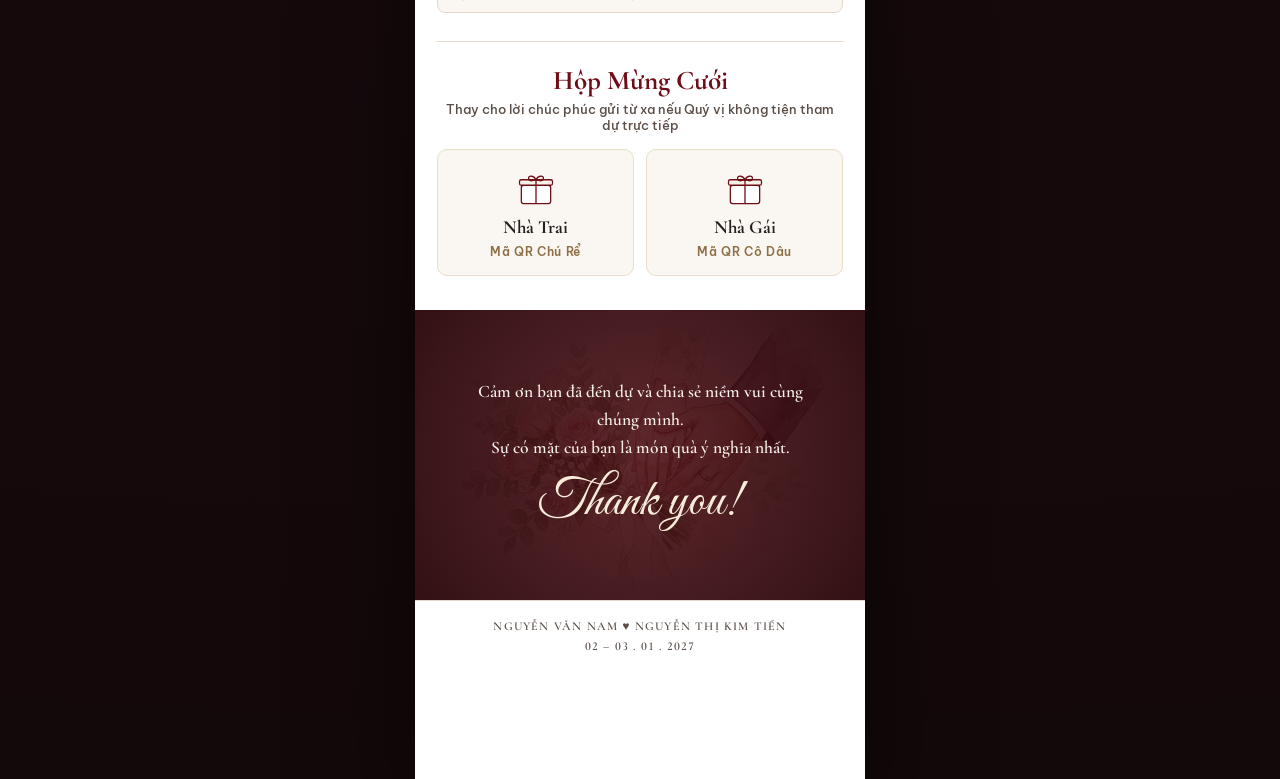
==== commit 4c85e6ea: "Kết nối Google Sheet ghi nhận khách mời 3 link & trang tra cứu phân trang 10 bản ghi" ====
--- a/index.html
+++ b/index.html
@@ -611,7 +611,7 @@
   <!-- TOAST -->
   <div id="toast" class="toast hidden"></div>
 
-  <script src="./assets/wedding-store.js"></script>
-  <script src="./assets/app.js"></script>
+  <script src="./assets/wedding-store.js?v=20261121"></script>
+  <script src="./assets/app.js?v=20261121"></script>
 </body>
 </html>
